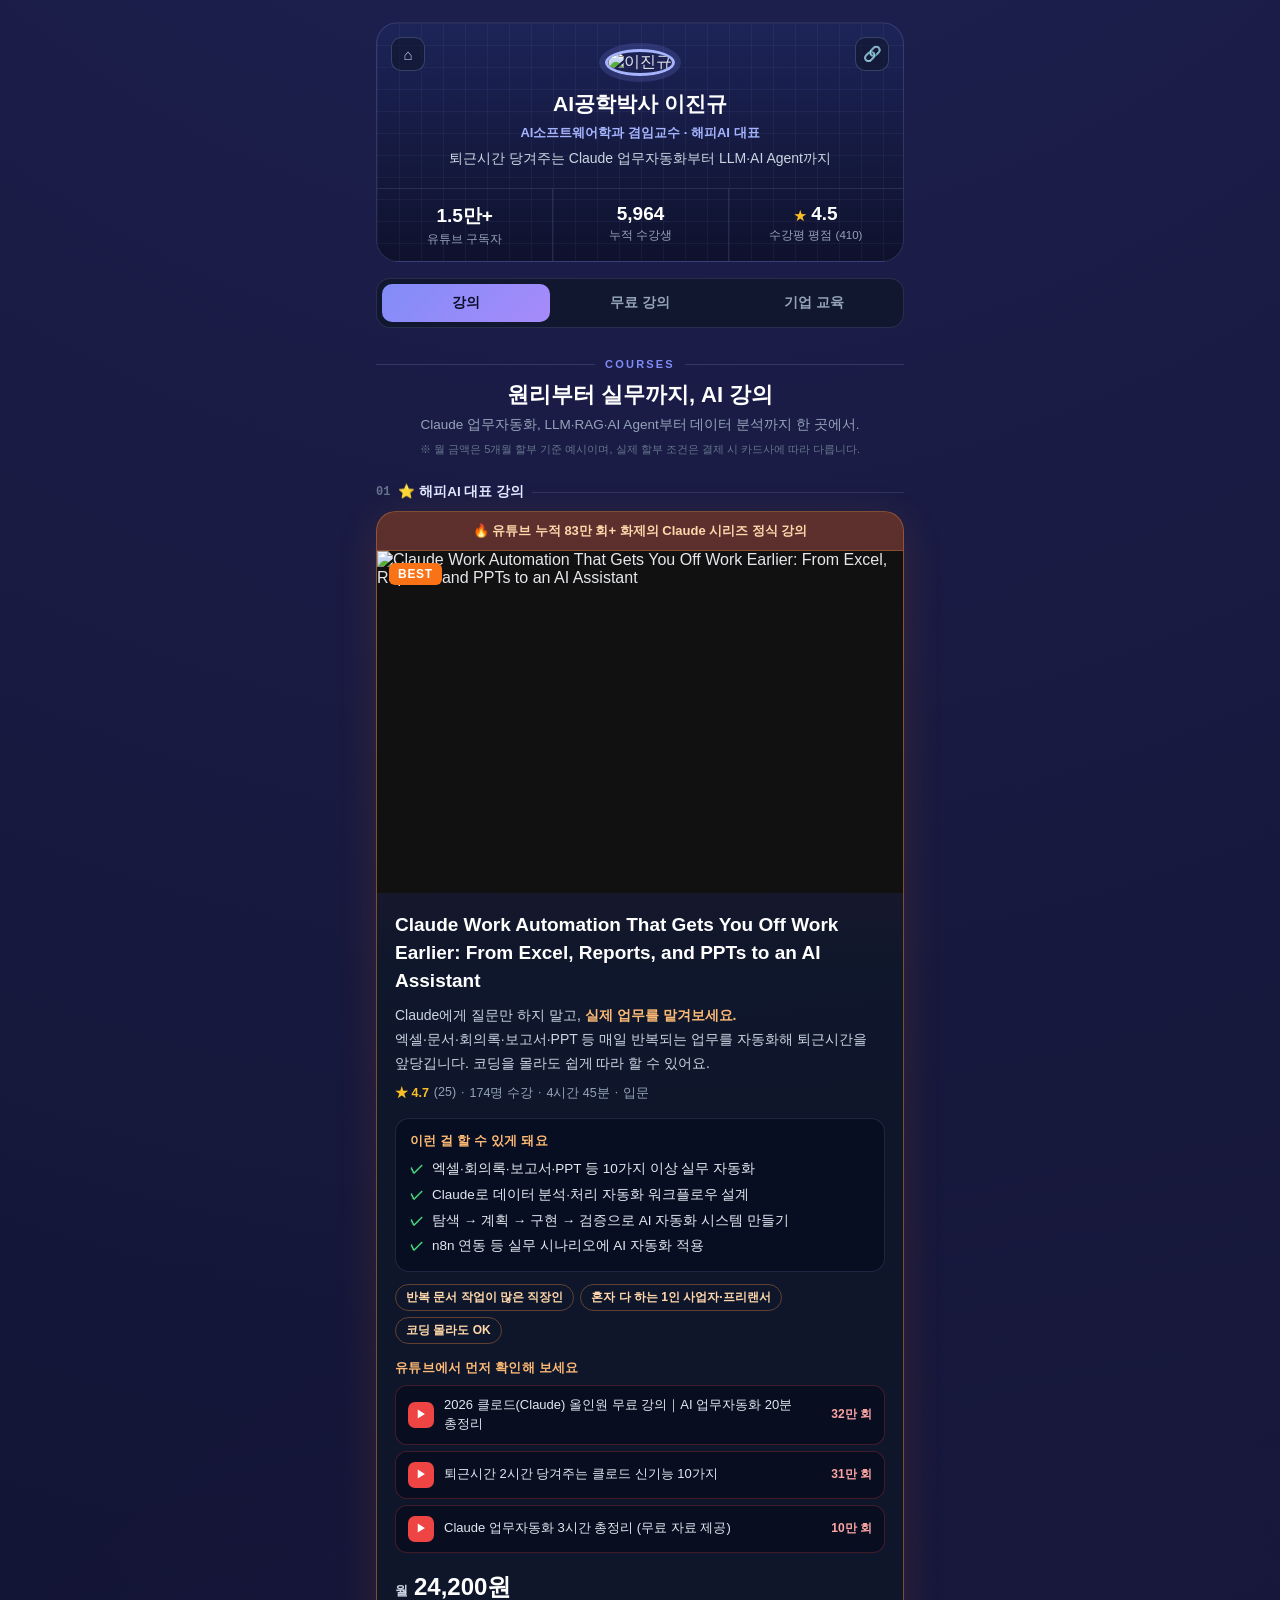
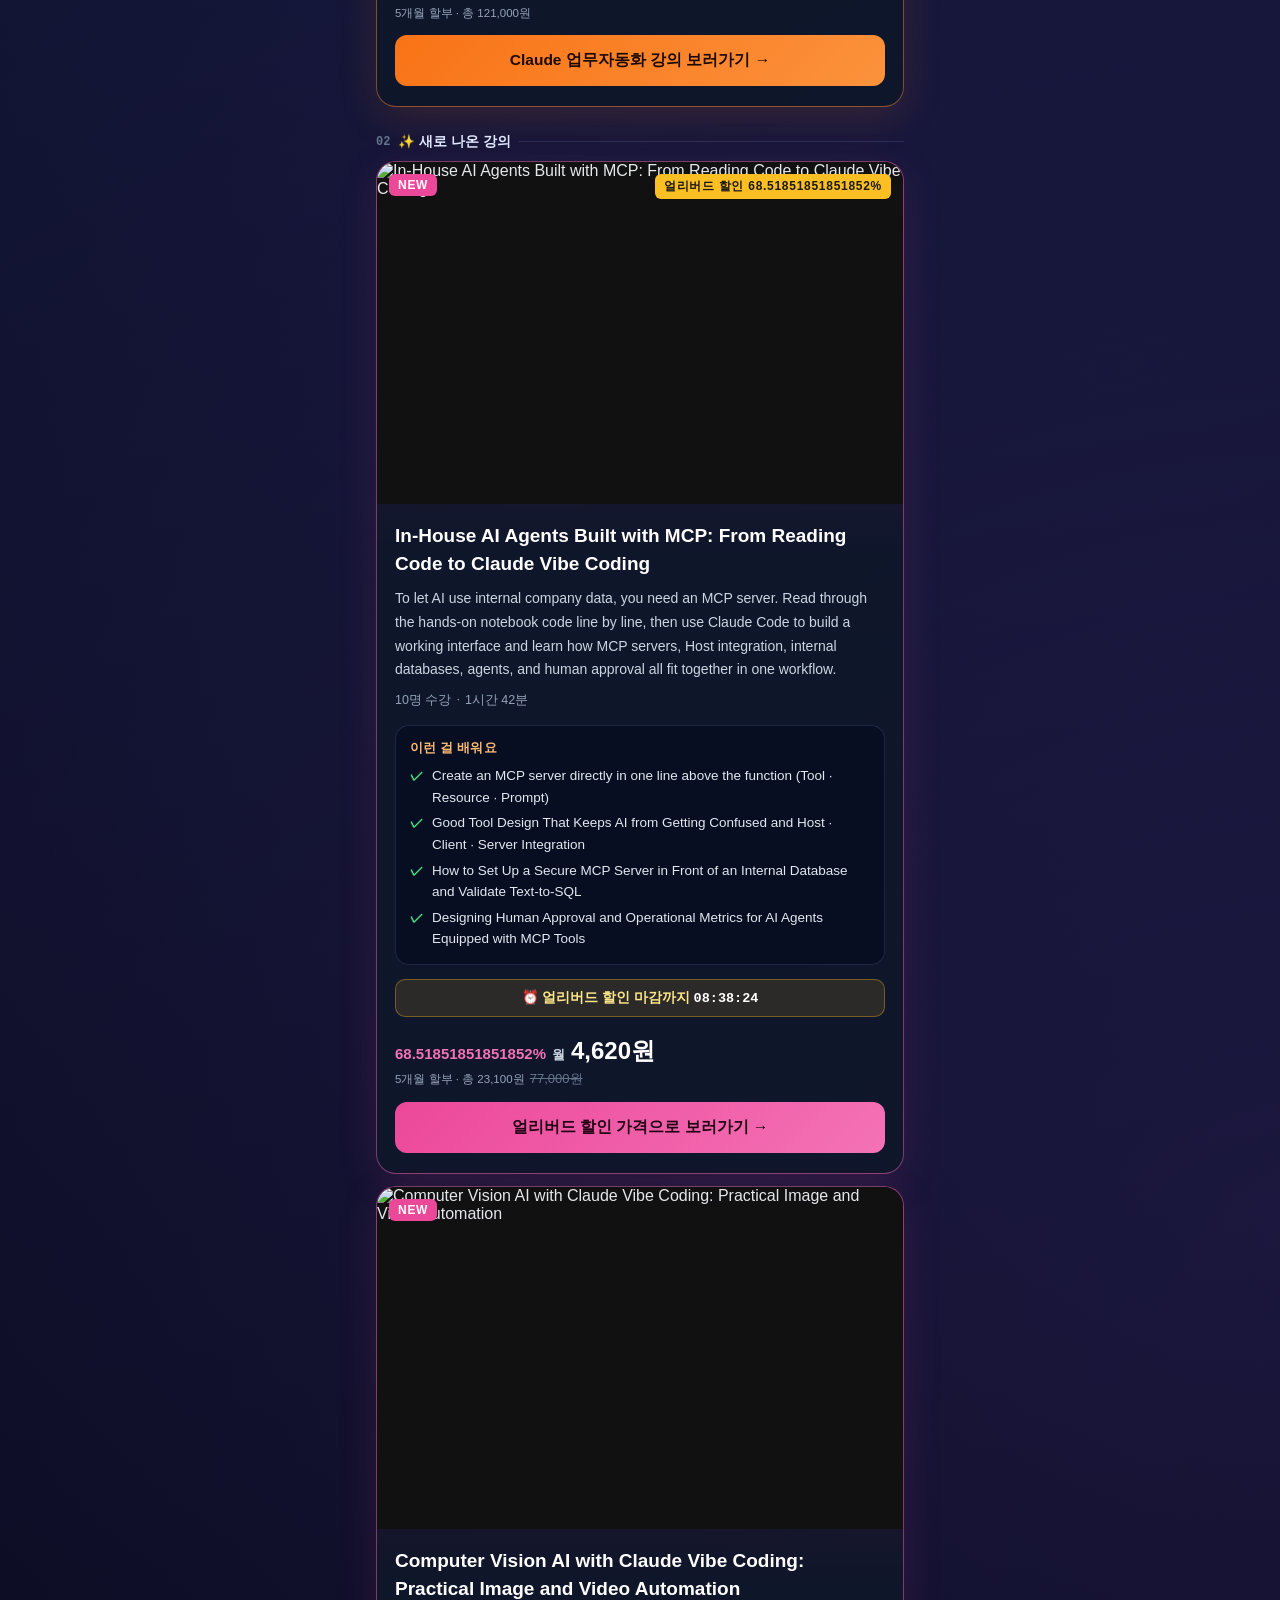
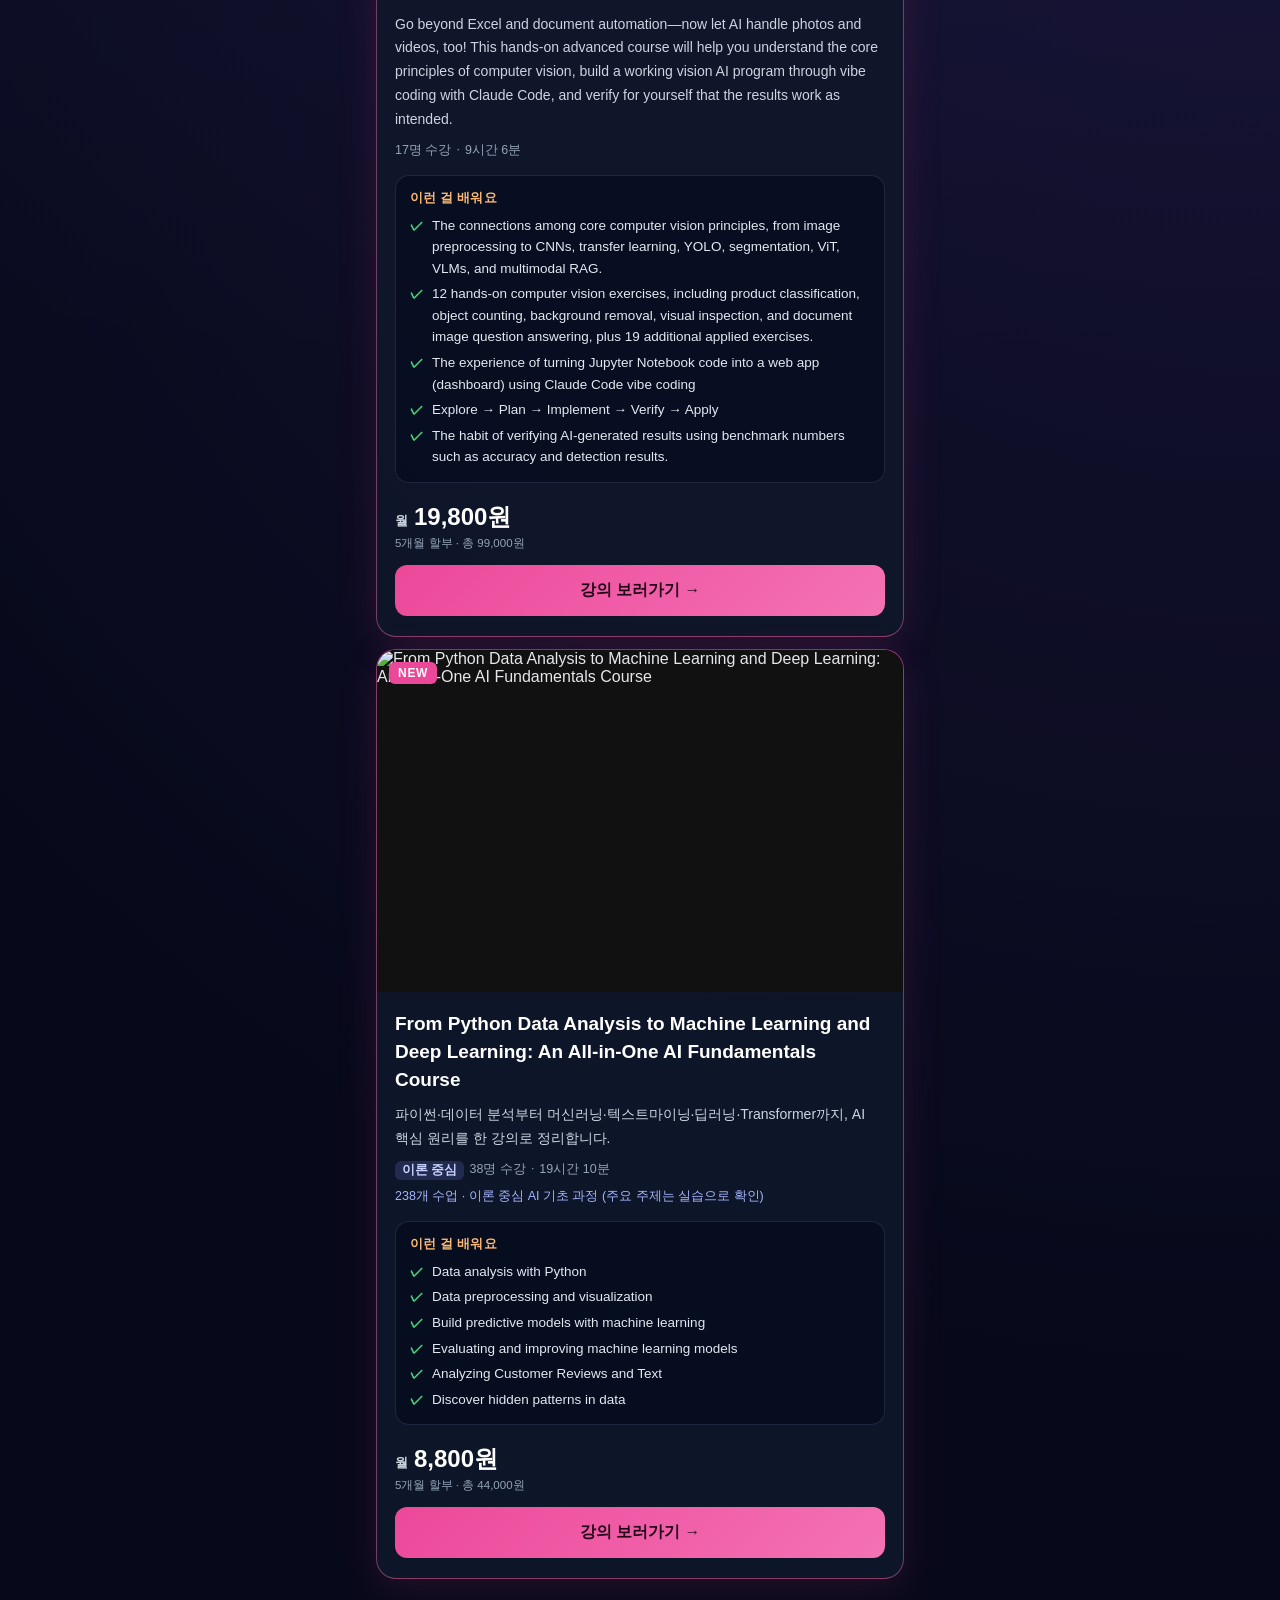
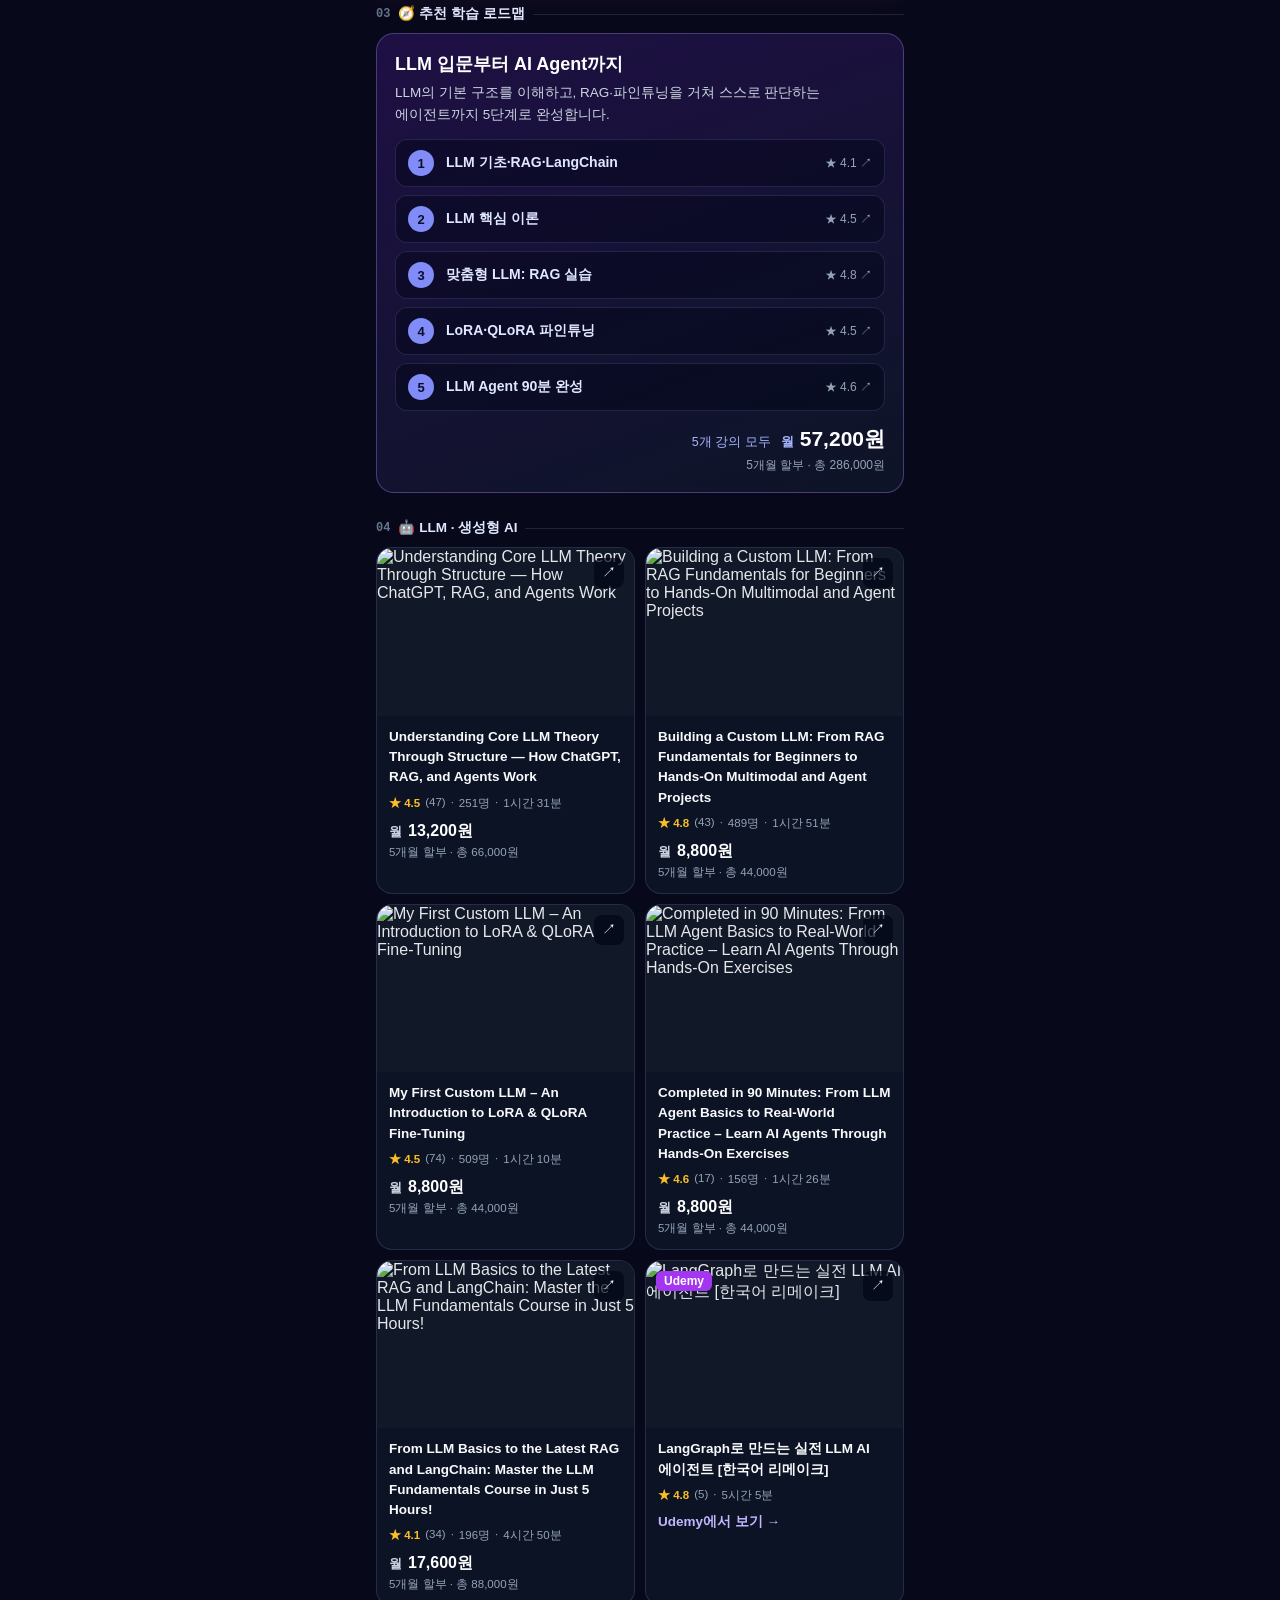
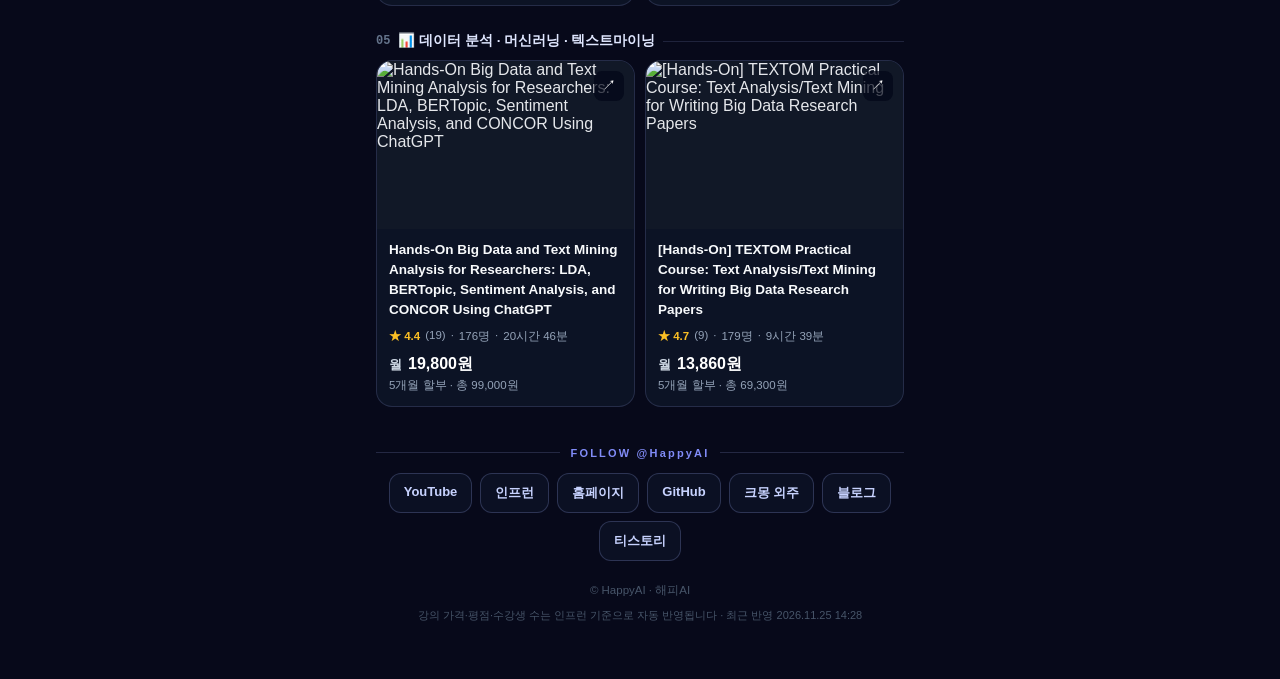
==== index.html @ 31a55505 "chore: 인프런 강의 데이터 자동 반영" ====
<!doctype html><html lang="ko"><head><meta charset="utf-8"><meta name="viewport" content="width=device-width,initial-scale=1">
<title>해피AI 이진규 강의 모음 | Claude 업무자동화·LLM·RAG·AI Agent 강의</title><meta name="description" content="유튜브 해피AI 구독자를 위한 강의 페이지. 누적 83만 회+ Claude 업무자동화 강의, LLM 입문부터 AI Agent까지 5단계 로드맵, 무료 강의 5개. AI공학박사 이진규 직강.">
<meta name="keywords" content="해피AI, 이진규, Claude 강의, 클로드 강의, 업무자동화 강의, LLM 강의, RAG 강의, AI Agent 강의, 머신러닝 강의, 인프런 AI 강의, 무료 AI 강의, 텍스트마이닝 강의"><meta name="author" content="이진규 (해피AI)"><meta name="robots" content="index,follow,max-image-preview:large">
<link rel="canonical" href="https://vip.happyaidata.kr/">
<meta property="og:type" content="website"><meta property="og:site_name" content="해피AI 이진규"><meta property="og:locale" content="ko_KR"><meta property="og:url" content="https://vip.happyaidata.kr/">
<meta property="og:title" content="해피AI 이진규 강의 모음 | Claude 업무자동화·LLM·RAG·AI Agent 강의"><meta property="og:description" content="유튜브 해피AI 구독자를 위한 강의 페이지. 누적 83만 회+ Claude 업무자동화 강의, LLM 입문부터 AI Agent까지 5단계 로드맵, 무료 강의 5개. AI공학박사 이진규 직강."><meta property="og:image" content="https://cdn.inflearn.com/public/files/courses/343518/cover/01m2s8hkz67w4e67yhz19psrrk?w=1200">
<meta name="twitter:card" content="summary_large_image"><meta name="twitter:title" content="해피AI 이진규 강의 모음 | Claude 업무자동화·LLM·RAG·AI Agent 강의"><meta name="twitter:description" content="유튜브 해피AI 구독자를 위한 강의 페이지. 누적 83만 회+ Claude 업무자동화 강의, LLM 입문부터 AI Agent까지 5단계 로드맵, 무료 강의 5개. AI공학박사 이진규 직강."><meta name="twitter:image" content="https://cdn.inflearn.com/public/files/courses/343518/cover/01m2s8hkz67w4e67yhz19psrrk?w=1200">
<link rel="icon" href="https://www.happyaidata.kr/favicon.svg" type="image/svg+xml"><link rel="apple-touch-icon" href="https://www.happyaidata.kr/apple-touch-icon.png">
<script type="application/ld+json">{"@context":"https://schema.org","@graph":[{"@type":"ItemList","@id":"https://vip.happyaidata.kr/#courses","name":"해피AI 이진규 AI 강의 목록","itemListElement":[{"@type":"ListItem","position":1,"item":{"@type":"Course","name":"Claude Work Automation That Gets You Off Work Earlier: From Excel, Reports, and PPTs to an AI Assistant","description":"Claude Work Automation That Gets You Off Work Earlier: From Excel, Reports, and PPTs to an AI Assistant | AI공학박사 이진규(해피AI) 온라인 강의","url":"https://www.inflearn.com/course/mastering-practical-2?cid=343518","inLanguage":"ko","provider":{"@type":"Organization","name":"인프런","sameAs":"https://www.inflearn.com/"},"author":{"@id":"https://www.happyaidata.kr/#jinkyu"}}},{"@type":"ListItem","position":2,"item":{"@type":"Course","name":"In-House AI Agents Built with MCP: From Reading Code to Claude Vibe Coding","description":"In-House AI Agents Built with MCP: From Reading Code to Claude Vibe Coding | AI공학박사 이진규(해피AI) 온라인 강의","url":"https://www.inflearn.com/course/in-house-ai-agents-b?cid=345725","inLanguage":"ko","provider":{"@type":"Organization","name":"인프런","sameAs":"https://www.inflearn.com/"},"author":{"@id":"https://www.happyaidata.kr/#jinkyu"}}},{"@type":"ListItem","position":3,"item":{"@type":"Course","name":"Computer Vision AI with Claude Vibe Coding: Practical Image and Video Automation","description":"Computer Vision AI with Claude Vibe Coding: Practical Image and Video Automation | AI공학박사 이진규(해피AI) 온라인 강의","url":"https://www.inflearn.com/course/building-computer-vi?cid=345699","inLanguage":"ko","provider":{"@type":"Organization","name":"인프런","sameAs":"https://www.inflearn.com/"},"author":{"@id":"https://www.happyaidata.kr/#jinkyu"}}},{"@type":"ListItem","position":4,"item":{"@type":"Course","name":"From Python Data Analysis to Machine Learning and Deep Learning: An All-in-One AI Fundamentals Course","description":"From Python Data Analysis to Machine Learning and Deep Learning: An All-in-One AI Fundamentals Course | AI공학박사 이진규(해피AI) 온라인 강의","url":"https://www.inflearn.com/course/from-python-data-ana?cid=345216","inLanguage":"ko","provider":{"@type":"Organization","name":"인프런","sameAs":"https://www.inflearn.com/"},"author":{"@id":"https://www.happyaidata.kr/#jinkyu"}}},{"@type":"ListItem","position":5,"item":{"@type":"Course","name":"From LLM Basics to the Latest RAG and LangChain: Master the LLM Fundamentals Course in Just 5 Hours!","description":"From LLM Basics to the Latest RAG and LangChain: Master the LLM Fundamentals Course in Just 5 Hours! | AI공학박사 이진규(해피AI) 온라인 강의","url":"https://www.inflearn.com/course/%ED%95%B5%EC%8B%AC%EB%A7%8C-rag-langchain-%EC%B4%88%EB%B3%B4%EC%97%90%EC%84%9C-llm%EC%A0%84%EB%AC%B8%EA%B0%80%EB%A1%9C?cid=335515","inLanguage":"ko","provider":{"@type":"Organization","name":"인프런","sameAs":"https://www.inflearn.com/"},"author":{"@id":"https://www.happyaidata.kr/#jinkyu"}}},{"@type":"ListItem","position":6,"item":{"@type":"Course","name":"Understanding Core LLM Theory Through Structure — How ChatGPT, RAG, and Agents Work","description":"Understanding Core LLM Theory Through Structure — How ChatGPT, RAG, and Agents Work | AI공학박사 이진규(해피AI) 온라인 강의","url":"https://www.inflearn.com/course/llm-%ED%95%B5%EC%8B%AC-%EC%9D%B4%EB%A1%A0-%EA%B5%AC%EC%A1%B0%EB%A1%9C-%EC%9D%B4%ED%95%B4%ED%95%98%EA%B8%B0-c?cid=340427","inLanguage":"ko","provider":{"@type":"Organization","name":"인프런","sameAs":"https://www.inflearn.com/"},"author":{"@id":"https://www.happyaidata.kr/#jinkyu"}}},{"@type":"ListItem","position":7,"item":{"@type":"Course","name":"Building a Custom LLM: From RAG Fundamentals for Beginners to Hands-On Multimodal and Agent Projects","description":"Building a Custom LLM: From RAG Fundamentals for Beginners to Hands-On Multimodal and Agent Projects | AI공학박사 이진규(해피AI) 온라인 강의","url":"https://www.inflearn.com/course/%EC%B2%98%EC%9D%8C-%EC%8B%9C%EC%9E%91%ED%95%98%EB%8A%94-%EB%B6%84%EC%9D%84-%EC%9C%84%ED%95%9C-rag-%EC%8B%A4%EC%A0%84?cid=338377","inLanguage":"ko","provider":{"@type":"Organization","name":"인프런","sameAs":"https://www.inflearn.com/"},"author":{"@id":"https://www.happyaidata.kr/#jinkyu"}}},{"@type":"ListItem","position":8,"item":{"@type":"Course","name":"My First Custom LLM – An Introduction to LoRA & QLoRA Fine-Tuning","description":"My First Custom LLM – An Introduction to LoRA & QLoRA Fine-Tuning | AI공학박사 이진규(해피AI) 온라인 강의","url":"https://www.inflearn.com/course/%EB%A7%9E%EC%B6%A4%ED%98%95-llm-%EB%A7%8C%EB%93%A4%EA%B8%B0-lora-amp?cid=338231","inLanguage":"ko","provider":{"@type":"Organization","name":"인프런","sameAs":"https://www.inflearn.com/"},"author":{"@id":"https://www.happyaidata.kr/#jinkyu"}}},{"@type":"ListItem","position":9,"item":{"@type":"Course","name":"Completed in 90 Minutes: From LLM Agent Basics to Real-World Practice – Learn AI Agents Through Hands-On Exercises","description":"Completed in 90 Minutes: From LLM Agent Basics to Real-World Practice – Learn AI Agents Through Hands-On Exercises | AI공학박사 이진규(해피AI) 온라인 강의","url":"https://www.inflearn.com/course/1%EC%8B%9C%EA%B0%84-%EC%99%84%EC%84%B1-llm-agent-%EC%9E%85%EB%AC%B8%EB%B6%80?cid=339421","inLanguage":"ko","provider":{"@type":"Organization","name":"인프런","sameAs":"https://www.inflearn.com/"},"author":{"@id":"https://www.happyaidata.kr/#jinkyu"}}},{"@type":"ListItem","position":10,"item":{"@type":"Course","name":"Hands-On Big Data and Text Mining Analysis for Researchers: LDA, BERTopic, Sentiment Analysis, and CONCOR Using ChatGPT","description":"Hands-On Big Data and Text Mining Analysis for Researchers: LDA, BERTopic, Sentiment Analysis, and CONCOR Using ChatGPT | AI공학박사 이진규(해피AI) 온라인 강의","url":"https://www.inflearn.com/course/%ED%8C%8C%EC%9D%B4%EC%8D%AC-%EB%B9%85%EB%8D%B0%EC%9D%B4%ED%84%B0-%ED%85%8D%EC%8A%A4%ED%8A%B8%EB%A7%88%EC%9D%B4%EB%8B%9D-%EB%B9%85%EC%B9%B4%EC%9D%B8%EC%A6%88?cid=331019","inLanguage":"ko","provider":{"@type":"Organization","name":"인프런","sameAs":"https://www.inflearn.com/"},"author":{"@id":"https://www.happyaidata.kr/#jinkyu"}}},{"@type":"ListItem","position":11,"item":{"@type":"Course","name":"[Hands-On] TEXTOM Practical Course: Text Analysis/Text Mining for Writing Big Data Research Papers","description":"[Hands-On] TEXTOM Practical Course: Text Analysis/Text Mining for Writing Big Data Research Papers | AI공학박사 이진규(해피AI) 온라인 강의","url":"https://www.inflearn.com/course/%ED%85%8D%EC%8A%A4%ED%86%B0-textom-%EC%8B%A4%EC%A0%84-%EC%97%B0%EC%8A%B5?cid=330219","inLanguage":"ko","provider":{"@type":"Organization","name":"인프런","sameAs":"https://www.inflearn.com/"},"author":{"@id":"https://www.happyaidata.kr/#jinkyu"}}},{"@type":"ListItem","position":12,"item":{"@type":"Course","name":"Python Basics Using ChatGPT, Explained by an AI Researcher","description":"Python Basics Using ChatGPT, Explained by an AI Researcher | AI공학박사 이진규(해피AI) 온라인 강의","url":"https://www.inflearn.com/course/chatgpt-python-%EA%B8%B0%EC%B4%88%EB%AC%B8%EB%B2%95?cid=331584","inLanguage":"ko","provider":{"@type":"Organization","name":"인프런","sameAs":"https://www.inflearn.com/"},"author":{"@id":"https://www.happyaidata.kr/#jinkyu"}}},{"@type":"ListItem","position":13,"item":{"@type":"Course","name":"(Free) Introduction to Stock Price Data Analysis with Python (Finance/Quant)","description":"(Free) Introduction to Stock Price Data Analysis with Python (Finance/Quant) | AI공학박사 이진규(해피AI) 온라인 강의","url":"https://www.inflearn.com/course/%ED%8C%8C%EC%9D%B4%EC%8D%AC-%EC%B4%88%EB%B3%B4%EC%9E%90-%ED%80%80%ED%8A%B8%ED%88%AC%EC%9E%90-%EC%89%BD%EA%B2%8C%EC%8B%9C%EC%9E%91%ED%95%98%EA%B8%B0?cid=331791","inLanguage":"ko","provider":{"@type":"Organization","name":"인프런","sameAs":"https://www.inflearn.com/"},"author":{"@id":"https://www.happyaidata.kr/#jinkyu"}}},{"@type":"ListItem","position":14,"item":{"@type":"Course","name":"[Free] Basic Text Mining: App Review Analysis with Python (Completed in 40 Minutes)","description":"[Free] Basic Text Mining: App Review Analysis with Python (Completed in 40 Minutes) | AI공학박사 이진규(해피AI) 온라인 강의","url":"https://www.inflearn.com/course/%ED%8C%8C%EC%9D%B4%EC%8D%AC-%EC%95%B1%EB%A6%AC%EB%B7%B0-%EB%B6%84%EC%84%9D%ED%95%98%EA%B8%B0-%ED%85%8D%EC%8A%A4%ED%8A%B8%EB%A7%88%EC%9D%B4%EB%8B%9D?cid=331163","inLanguage":"ko","provider":{"@type":"Organization","name":"인프런","sameAs":"https://www.inflearn.com/"},"author":{"@id":"https://www.happyaidata.kr/#jinkyu"}}},{"@type":"ListItem","position":15,"item":{"@type":"Course","name":"[Free] TEXTOM TEXTOM 24 New Version Basic Course: SNS Perception Analysis for Writing Papers on Basic Big Data Analysis","description":"[Free] TEXTOM TEXTOM 24 New Version Basic Course: SNS Perception Analysis for Writing Papers on Basic Big Data Analysis | AI공학박사 이진규(해피AI) 온라인 강의","url":"https://www.inflearn.com/course/%ED%85%8D%EC%8A%A4%ED%86%B0-sv-%EA%B8%B0%EC%B4%88%EA%B0%95%EC%9D%98-%EB%B9%85%EB%8D%B0%EC%9D%B4%ED%84%B0-%EB%85%BC%EB%AC%B8%EC%9E%91%EC%84%B1-sns-%EC%9D%B8%EC%8B%9D%EB%B6%84%EC%84%9D?cid=331446","inLanguage":"ko","provider":{"@type":"Organization","name":"인프런","sameAs":"https://www.inflearn.com/"},"author":{"@id":"https://www.happyaidata.kr/#jinkyu"}}}]},{"@type":"Person","@id":"https://www.happyaidata.kr/#jinkyu","name":"이진규","alternateName":"Lee JinKyu","jobTitle":"해피AI 대표 · AI공학박사 · AI소프트웨어학과 겸임교수","worksFor":{"@id":"https://www.happyaidata.kr/#org"},"url":"https://vip.happyaidata.kr/","sameAs":["https://www.youtube.com/@HappyAI_0612","https://www.inflearn.com/users/846696","https://www.udemy.com/user/ijingyu-17/","https://github.com/leejin-kyu","https://blog.naver.com/happynlp0612","https://jinkyu0612.tistory.com/"]},{"@id":"https://www.happyaidata.kr/#org","@type":"Organization","name":"해피AI","url":"https://www.happyaidata.kr/"}]}</script>
<link rel="stylesheet" href="https://cdn.jsdelivr.net/gh/orioncactus/pretendard/dist/web/static/pretendard.css">
<style>
*{box-sizing:border-box;margin:0;padding:0}body{background:#07091a;color:#e5e7eb;font-family:Pretendard,'Apple SD Gothic Neo','Noto Sans KR',sans-serif;word-break:keep-all;min-height:100vh;background-image:radial-gradient(circle at 50% -10%,rgba(99,102,241,.28),transparent 55%),radial-gradient(circle at 100% 40%,rgba(139,92,246,.12),transparent 40%)}
a{color:inherit;text-decoration:none}.wrap{max-width:560px;margin:0 auto;padding:0 16px 56px}
.bar{position:sticky;top:0;z-index:20;background:linear-gradient(90deg,#a78bfa,#818cf8);color:#0b0f2a}.bar .in{max-width:560px;margin:0 auto;padding:9px 16px;display:flex;align-items:center;gap:10px;font-size:13px;font-weight:700}.bar .tag{background:#0b0f2a;color:#c4b5fd;border-radius:6px;padding:3px 7px;font-size:11.5px;font-weight:800;white-space:nowrap}.bar .msg{flex:1;overflow:hidden;text-overflow:ellipsis;white-space:nowrap}.bar .t{font-family:ui-monospace,Menlo,monospace;font-size:12.5px;white-space:nowrap}
.bar .go{display:block;text-align:center;padding:7px;font-size:13px;font-weight:800;border-top:1px solid rgba(11,15,42,.15)}
.prof{margin-top:22px;border:1px solid rgba(165,180,252,.18);border-radius:22px;overflow:hidden;background:linear-gradient(180deg,rgba(30,41,99,.55),rgba(13,16,40,.85));position:relative}
.prof:before{content:"";position:absolute;inset:0;background-image:linear-gradient(rgba(165,180,252,.06) 1px,transparent 1px),linear-gradient(90deg,rgba(165,180,252,.06) 1px,transparent 1px);background-size:22px 22px;pointer-events:none}
.ptop{position:relative;padding:26px 20px 20px;text-align:center}.icons{position:absolute;top:14px;left:14px;right:14px;display:flex;justify-content:space-between}.icons a,.icons button{width:34px;height:34px;border-radius:10px;border:1px solid rgba(165,180,252,.25);background:rgba(15,23,42,.6);color:#c7d2fe;display:flex;align-items:center;justify-content:center;font-size:15px;cursor:pointer}
.avatar{width:92px;height:92px;border-radius:50%;object-fit:cover;border:3px solid #a5b4fc;box-shadow:0 0 0 6px rgba(129,140,248,.18)}
.ptop h2{margin-top:14px;font-size:21px;font-weight:800;color:#fff}.ptop .role{margin-top:6px;font-size:13px;color:#a5b4fc;font-weight:700}.ptop p{margin-top:8px;font-size:14px;color:#cbd5e1}
.stats{position:relative;display:grid;grid-template-columns:repeat(3,1fr);border-top:1px solid rgba(165,180,252,.15)}.stats div{padding:14px 6px;text-align:center}.stats div+div{border-left:1px solid rgba(165,180,252,.15)}.stats b{display:block;font-size:19px;color:#fff;font-weight:800}.stats span{font-size:11.5px;color:#94a3b8}.stats .st{color:#fbbf24}
.tabs{margin-top:16px;display:grid;grid-template-columns:repeat(3,1fr);gap:6px;background:rgba(15,23,42,.8);border:1px solid rgba(165,180,252,.15);border-radius:14px;padding:5px}.tabs button{border:0;background:transparent;color:#94a3b8;padding:10px 6px;border-radius:10px;font:inherit;font-size:14px;font-weight:700;cursor:pointer}.tabs button.on{background:linear-gradient(135deg,#818cf8,#a78bfa);color:#0b0f2a}
.sec-h{margin:30px 0 6px;text-align:center}.eyebrow{display:flex;align-items:center;gap:10px;color:#818cf8;font-size:11px;font-weight:800;letter-spacing:.2em}.eyebrow:before,.eyebrow:after{content:"";flex:1;height:1px;background:rgba(165,180,252,.18)}.sec-h h1{margin-top:10px;font-size:22px;color:#fff;font-weight:800}.sec-h p{margin-top:6px;font-size:13.5px;color:#94a3b8}
.lab{margin:26px 0 10px;display:flex;align-items:center;gap:8px;font-size:13.5px;font-weight:800;color:#e0e7ff}.lab i{font-style:normal;font-family:ui-monospace,Menlo,monospace;color:#64748b;font-size:12px}.lab:after{content:"";flex:1;height:1px;background:rgba(165,180,252,.15)}
.course{display:block;border:1px solid rgba(165,180,252,.16);border-radius:16px;overflow:hidden;background:rgba(15,23,42,.75);margin-bottom:12px;transition:transform .15s,border-color .15s}.course:hover{transform:translateY(-2px);border-color:#818cf8}
.thumb{position:relative;aspect-ratio:1.536;background:#111827}.thumb img{width:100%;height:100%;object-fit:cover;display:block}.ext{position:absolute;top:10px;right:10px;width:30px;height:30px;border-radius:8px;background:rgba(2,6,23,.7);color:#fff;display:flex;align-items:center;justify-content:center;font-size:14px}.free{position:absolute;top:10px;left:10px;background:#22c55e;color:#04120a;font-size:12px;font-weight:800;border-radius:6px;padding:3px 8px}
.cbody{padding:14px 16px 16px}.cbody h3{font-size:15.5px;line-height:1.5;color:#f8fafc;font-weight:800}.meta{margin-top:8px;display:flex;flex-wrap:wrap;gap:5px;font-size:12.5px;color:#94a3b8}.meta .star{color:#fbbf24;font-weight:800}
.price{margin-top:10px;display:flex;align-items:baseline;gap:8px}.price .rate{color:#f472b6;font-weight:800;font-size:15px}.price b{color:#fff;font-size:17px}.price s{color:#64748b;font-size:13px}.price .fr{color:#4ade80}
.grid2{display:grid;grid-template-columns:1fr 1fr;gap:10px}.grid2 .course{margin:0}.grid2 .cbody{padding:11px 12px 13px}.grid2 .cbody h3{font-size:13.5px}.grid2 .meta{font-size:11.5px}.grid2 .price b{font-size:15px}
.road{border:1px solid rgba(167,139,250,.35);border-radius:18px;background:linear-gradient(160deg,rgba(76,29,149,.35),rgba(15,23,42,.85));padding:18px}.road h3{font-size:18px;color:#fff;font-weight:800}.road p{margin-top:6px;font-size:13.5px;color:#cbd5e1;line-height:1.6}
.steps{margin-top:14px;display:grid;gap:8px}.step{display:flex;align-items:center;gap:12px;background:rgba(2,6,23,.45);border:1px solid rgba(165,180,252,.15);border-radius:12px;padding:10px 12px}.step .n{flex:0 0 26px;height:26px;border-radius:50%;background:#818cf8;color:#0b0f2a;font-weight:900;font-size:13px;display:flex;align-items:center;justify-content:center}.step .t{flex:1;font-size:14px;font-weight:700;color:#e0e7ff}.step .s{font-size:12px;color:#94a3b8}
.road .tot{margin-top:14px;display:flex;align-items:baseline;justify-content:flex-end;gap:8px}.road .tot span{font-size:12.5px;color:#a5b4fc}.road .tot b{font-size:19px;color:#fff}.road .tot s{color:#64748b;font-size:13px}
.biz{border:1px solid rgba(165,180,252,.18);border-radius:18px;background:rgba(15,23,42,.8);padding:20px}.biz h3{font-size:17px;color:#fff;font-weight:800}.biz p{margin-top:8px;font-size:13.5px;color:#cbd5e1;line-height:1.7}.chips{margin-top:12px;display:flex;flex-wrap:wrap;gap:6px}.chips span{border:1px solid rgba(165,180,252,.25);border-radius:999px;padding:5px 11px;font-size:12.5px;color:#c7d2fe;font-weight:700}
.btn{display:block;margin-top:14px;text-align:center;padding:13px;border-radius:12px;background:linear-gradient(135deg,#818cf8,#a78bfa);color:#0b0f2a;font-weight:800;font-size:14.5px}.btn.ghost{background:transparent;border:1px solid rgba(165,180,252,.35);color:#e0e7ff}
.soon{border:1px dashed rgba(165,180,252,.35);border-radius:16px;padding:16px;background:rgba(15,23,42,.5)}.soon b{color:#fff;font-size:15px}.soon p{margin-top:6px;font-size:13px;color:#94a3b8;line-height:1.6}.soon .badge{display:inline-block;background:#fbbf24;color:#1c1917;font-size:11.5px;font-weight:800;border-radius:6px;padding:2px 7px;margin-bottom:8px}
.foot{margin-top:40px;text-align:center}.foot .eyebrow{justify-content:center}.soc{margin-top:14px;display:flex;justify-content:center;flex-wrap:wrap;gap:8px}.soc a{border:1px solid rgba(165,180,252,.22);border-radius:12px;padding:10px 14px;font-size:13px;font-weight:700;color:#c7d2fe;background:rgba(15,23,42,.6)}
.copy{margin-top:22px;font-size:11.5px;color:#475569}.pane{display:none}.pane.on{display:block}
.toast{position:fixed;left:50%;bottom:24px;transform:translateX(-50%);background:#e0e7ff;color:#0b0f2a;border-radius:10px;padding:10px 16px;font-size:13px;font-weight:700;opacity:0;transition:opacity .2s;pointer-events:none}.toast.on{opacity:1}
.price.mp{display:block}.mline{display:flex;align-items:baseline;gap:6px;flex-wrap:wrap}.mline .mo{color:#cbd5e1;font-size:13px;font-weight:700}.mline b{color:#fff;font-size:18px;font-weight:800}.grid2 .mline b{font-size:16px}.price.mp .sub{margin-top:3px;font-size:11.5px;color:#94a3b8}.price.mp .sub s{color:#64748b;margin-left:2px}
.road .tot.mp{display:block;text-align:right}.road .tot.mp .mline{justify-content:flex-end}.road .tot.mp .lbl{font-size:12.5px;color:#a5b4fc;margin-right:4px}.road .tot.mp .mline b{font-size:21px}.road .tot.mp .sub{margin-top:4px;font-size:12px;color:#94a3b8}.road .tot.mp .sub s{color:#64748b}
.inote{margin-top:8px;font-size:11px;color:#64748b;text-align:center}.feat{border:1px solid rgba(251,146,60,.45);border-radius:20px;overflow:hidden;background:linear-gradient(180deg,rgba(124,45,18,.35),rgba(15,23,42,.92) 38%);box-shadow:0 10px 40px rgba(249,115,22,.15)}
.fbadge{padding:10px 14px;font-size:13px;font-weight:800;color:#fed7aa;background:rgba(249,115,22,.18);border-bottom:1px solid rgba(251,146,60,.3);text-align:center}
.fthumb{position:relative;display:block;aspect-ratio:1.536;background:#111}.fthumb img{width:100%;height:100%;object-fit:cover;display:block}.ribbon{position:absolute;top:12px;left:12px;background:#f97316;color:#fff;font-weight:900;font-size:12px;border-radius:6px;padding:4px 9px;letter-spacing:.06em}
.fbody{padding:18px 18px 20px}.fbody h2{font-size:19px;line-height:1.45;color:#fff;font-weight:800}.fdesc{margin-top:10px;font-size:14px;line-height:1.7;color:#cbd5e1}.fdesc b{color:#fdba74}
.fmeta{margin-top:10px;display:flex;flex-wrap:wrap;gap:5px;font-size:12.5px;color:#94a3b8}.fmeta .star{color:#fbbf24;font-weight:800}
.ft{font-size:12.5px;font-weight:800;color:#fdba74;margin-bottom:8px;letter-spacing:.02em}
.flearn{margin-top:16px;background:rgba(2,6,23,.45);border:1px solid rgba(165,180,252,.14);border-radius:14px;padding:14px}.fl{display:flex;gap:8px;font-size:13.5px;color:#e2e8f0;line-height:1.6;margin-top:4px}.fl span{color:#4ade80;font-weight:900}
.ffor{margin-top:12px;display:flex;flex-wrap:wrap;gap:6px}.ffor span{font-size:12px;font-weight:700;color:#fed7aa;border:1px solid rgba(251,146,60,.35);border-radius:999px;padding:4px 10px}
.fyt{margin-top:16px}.fyt a{display:flex;align-items:center;gap:10px;background:rgba(2,6,23,.5);border:1px solid rgba(239,68,68,.25);border-radius:12px;padding:10px 12px;margin-top:6px}.fyt .yp{flex:0 0 26px;height:26px;border-radius:7px;background:#ef4444;color:#fff;font-size:11px;display:flex;align-items:center;justify-content:center}.fyt .yt{flex:1;font-size:13px;color:#e2e8f0;line-height:1.45}.fyt .yv{font-size:12px;font-weight:800;color:#fca5a5;white-space:nowrap}
.fprice{margin-top:18px}.fprice .mline b{font-size:24px}.fprice .sub{font-size:12.5px}.fcta{margin-top:14px;background:linear-gradient(135deg,#f97316,#fb923c);color:#1c0a00;font-size:15.5px;padding:15px}
.ct{margin-top:16px;border-top:1px solid rgba(165,180,252,.15);padding-top:16px}.ctt{font-size:14px;font-weight:800;color:#fff;margin-bottom:8px}.ctr{display:flex;align-items:center;gap:12px;background:rgba(2,6,23,.5);border:1px solid rgba(165,180,252,.2);border-radius:12px;padding:12px 14px;margin-top:8px;cursor:pointer}.ci{font-size:18px}.cv{flex:1;font-size:15px;font-weight:700;color:#e0e7ff;line-height:1.4;word-break:break-all}.cv small{display:block;font-size:11.5px;font-weight:700;color:#94a3b8}.ca{flex:0 0 auto;background:linear-gradient(135deg,#818cf8,#a78bfa);color:#0b0f2a;font-size:12.5px;font-weight:800;border-radius:8px;padding:6px 10px}
.free.sale{background:#f472b6;color:#1f0414}.meta .nw{color:#f472b6;font-weight:800}
.newc{border:1px solid rgba(244,114,182,.45);border-radius:20px;overflow:hidden;background:linear-gradient(180deg,rgba(131,24,67,.35),rgba(15,23,42,.92) 38%);box-shadow:0 10px 40px rgba(236,72,153,.13);margin-bottom:12px}
.ribbon.nr{background:#ec4899}.ribbon.sr{left:auto;right:12px;background:#fbbf24;color:#1c1917}
.fmeta .tg{background:rgba(129,140,248,.18);color:#c7d2fe;border-radius:6px;padding:1px 7px;font-weight:800}
.nsub{margin-top:8px;font-size:12.5px;color:#a5b4fc}
.ebird{margin-top:14px;text-align:center;font-size:13.5px;font-weight:800;color:#fde68a;background:rgba(251,191,36,.12);border:1px solid rgba(251,191,36,.35);border-radius:10px;padding:9px}.ebird b{font-family:ui-monospace,Menlo,monospace;color:#fff}
.ncta{background:linear-gradient(135deg,#ec4899,#f472b6);color:#1f0414;font-size:15.5px;padding:15px}
.upd{margin-top:10px;font-size:11px;color:#475569}
</style></head><body>
<div class="bar" id="bar" data-end="2026-12-04T14:59:59.001Z"><div class="in"><span class="tag">70% OFF</span><span class="msg">🎉 신규 강의 얼리버드 할인 70%</span><span class="t" id="cd"></span></div><a class="go" href="https://www.inflearn.com/course/building-computer-vi?cid=345699" target="_blank" rel="noopener">할인가로 보러가기 →</a></div>
<div class="wrap">
<section class="prof"><div class="ptop"><div class="icons"><a href="https://happyaidata.kr" target="_blank" rel="noopener" title="해피AI 홈페이지">⌂</a><button onclick="copyLink()" title="링크 복사">🔗</button></div>
<img class="avatar" src="https://cdn.inflearn.com/public/files/courses/331584/017bd786-873a-492d-8cb8-4520f1a1e7bd/%EB%8C%80%EC%A7%80%201.png" alt="이진규"><h2>AI공학박사 이진규</h2><div class="role">AI소프트웨어학과 겸임교수 · 해피AI 대표</div><p>퇴근시간 당겨주는 Claude 업무자동화부터 LLM·AI Agent까지</p></div>
<div class="stats"><div><b>1.5만+</b><span>유튜브 구독자</span></div><div><b>5,964</b><span>누적 수강생</span></div><div><b><span class="st">★</span> 4.5</b><span>수강평 평점 (410)</span></div></div></section>
<nav class="tabs"><button class="on" data-t="paid">강의</button><button data-t="free">무료 강의</button><button data-t="biz">기업 교육</button></nav>
<div class="pane on" id="paid">
<div class="sec-h"><div class="eyebrow">COURSES</div><h1>원리부터 실무까지, AI 강의</h1><p>Claude 업무자동화, LLM·RAG·AI Agent부터 데이터 분석까지 한 곳에서.</p></div><div class="inote">※ 월 금액은 5개월 할부 기준 예시이며, 실제 할부 조건은 결제 시 카드사에 따라 다릅니다.</div>
<div class="lab"><i>01</i>⭐ 해피AI 대표 강의</div>
<div class="feat"><div class="fbadge">🔥 유튜브 누적 83만 회+ 화제의 Claude 시리즈 정식 강의</div>
<a class="fthumb" href="https://www.inflearn.com/course/mastering-practical-2?cid=343518" target="_blank" rel="noopener"><img src="https://cdn.inflearn.com/public/files/courses/343518/cover/01m2s8hkz67w4e67yhz19psrrk?w=960" alt="Claude Work Automation That Gets You Off Work Earlier: From Excel, Reports, and PPTs to an AI Assistant"><span class="ribbon">BEST</span></a>
<div class="fbody"><h2>Claude Work Automation That Gets You Off Work Earlier: From Excel, Reports, and PPTs to an AI Assistant</h2><p class="fdesc">Claude에게 질문만 하지 말고, <b>실제 업무를 맡겨보세요.</b><br>엑셀·문서·회의록·보고서·PPT 등 매일 반복되는 업무를 자동화해 퇴근시간을 앞당깁니다. 코딩을 몰라도 쉽게 따라 할 수 있어요.</p>
<div class="fmeta"><span class="star">★ 4.7</span><span>(25)</span><span>·</span><span>174명 수강</span><span>·</span><span>4시간 45분</span><span>·</span><span>입문</span></div>
<div class="flearn"><div class="ft">이런 걸 할 수 있게 돼요</div><div class="fl"><span>✓</span>엑셀·회의록·보고서·PPT 등 10가지 이상 실무 자동화</div><div class="fl"><span>✓</span>Claude로 데이터 분석·처리 자동화 워크플로우 설계</div><div class="fl"><span>✓</span>탐색 → 계획 → 구현 → 검증으로 AI 자동화 시스템 만들기</div><div class="fl"><span>✓</span>n8n 연동 등 실무 시나리오에 AI 자동화 적용</div></div>
<div class="ffor"><span>반복 문서 작업이 많은 직장인</span><span>혼자 다 하는 1인 사업자·프리랜서</span><span>코딩 몰라도 OK</span></div>
<div class="fyt"><div class="ft">유튜브에서 먼저 확인해 보세요</div><a href="https://www.youtube.com/watch?v=58YFu8s2I8w" target="_blank" rel="noopener"><span class="yp">▶</span><span class="yt">2026 클로드(Claude) 올인원 무료 강의｜AI 업무자동화 20분 총정리</span><span class="yv">32만 회</span></a><a href="https://www.youtube.com/watch?v=IyHsxrCK_Zk" target="_blank" rel="noopener"><span class="yp">▶</span><span class="yt">퇴근시간 2시간 당겨주는 클로드 신기능 10가지</span><span class="yv">31만 회</span></a><a href="https://www.youtube.com/watch?v=ZN37IV4sbQg" target="_blank" rel="noopener"><span class="yp">▶</span><span class="yt">Claude 업무자동화 3시간 총정리 (무료 자료 제공)</span><span class="yv">10만 회</span></a></div>
<div class="fprice price mp" data-reg="121000" data-pay="121000"><div class="mline"><span class="mo">월</span><b>24,200원</b></div><div class="sub">5개월 할부 · 총 121,000원</div></div>
<a class="btn fcta" href="https://www.inflearn.com/course/mastering-practical-2?cid=343518" target="_blank" rel="noopener">Claude 업무자동화 강의 보러가기 →</a></div></div>
<div class="lab"><i>02</i>✨ 새로 나온 강의</div><div class="newc"><a class="fthumb" href="https://www.inflearn.com/course/in-house-ai-agents-b?cid=345725" target="_blank" rel="noopener"><img src="https://cdn.inflearn.com/public/files/courses/345725/cover/01m837txhxrdnj6yk2qt0v07y9?w=960" alt="In-House AI Agents Built with MCP: From Reading Code to Claude Vibe Coding" loading="lazy"><span class="ribbon nr">NEW</span><span class="ribbon sr" data-end="2026-12-06T14:59:59.001Z">얼리버드 할인 68.51851851851852%</span></a>
<div class="fbody"><h2>In-House AI Agents Built with MCP: From Reading Code to Claude Vibe Coding</h2><p class="fdesc">To let AI use internal company data, you need an MCP server. Read through the hands-on notebook code line by line, then use Claude Code to build a working interface and learn how MCP servers, Host integration, internal databases, agents, and human approval all fit together in one workflow.</p>
<div class="fmeta"><span>10명 수강</span><span>·</span><span>1시간 42분</span></div>

<div class="flearn"><div class="ft">이런 걸 배워요</div><div class="fl"><span>✓</span>Create an MCP server directly in one line above the function (Tool · Resource · Prompt)</div><div class="fl"><span>✓</span>Good Tool Design That Keeps AI from Getting Confused and Host · Client · Server Integration</div><div class="fl"><span>✓</span>How to Set Up a Secure MCP Server in Front of an Internal Database and Validate Text-to-SQL</div><div class="fl"><span>✓</span>Designing Human Approval and Operational Metrics for AI Agents Equipped with MCP Tools</div></div>
<div class="ebird" data-end="2026-12-06T14:59:59.001Z">⏰ 얼리버드 할인 마감까지 <b class="cdx">-</b></div>
<div class="fprice price mp" data-reg="77000" data-pay="23100" data-rate="68.51851851851852" data-end="2026-12-06T14:59:59.001Z"><div class="mline"><span class="rate">68.51851851851852%</span><span class="mo">월</span><b>4,620원</b></div><div class="sub">5개월 할부 · 총 23,100원 <s>77,000원</s></div></div>
<a class="btn ncta" data-end="2026-12-06T14:59:59.001Z" href="https://www.inflearn.com/course/in-house-ai-agents-b?cid=345725" target="_blank" rel="noopener">얼리버드 할인 가격으로 보러가기 →</a></div></div><div class="newc"><a class="fthumb" href="https://www.inflearn.com/course/building-computer-vi?cid=345699" target="_blank" rel="noopener"><img src="https://cdn.inflearn.com/public/files/courses/345699/cover/01m80em8dcc978cs92hds0c1mx?w=960" alt="Computer Vision AI with Claude Vibe Coding: Practical Image and Video Automation" loading="lazy"><span class="ribbon nr">NEW</span><span class="ribbon sr" data-end="2026-12-04T14:59:59.001Z">얼리버드 할인 70%</span></a>
<div class="fbody"><h2>Computer Vision AI with Claude Vibe Coding: Practical Image and Video Automation</h2><p class="fdesc">Go beyond Excel and document automation—now let AI handle photos and videos, too! This hands-on advanced course will help you understand the core principles of computer vision, build a working vision AI program through vibe coding with Claude Code, and verify for yourself that the results work as intended.</p>
<div class="fmeta"><span>17명 수강</span><span>·</span><span>9시간 6분</span></div>

<div class="flearn"><div class="ft">이런 걸 배워요</div><div class="fl"><span>✓</span>The connections among core computer vision principles, from image preprocessing to CNNs, transfer learning, YOLO, segmentation, ViT, VLMs, and multimodal RAG.</div><div class="fl"><span>✓</span>12 hands-on computer vision exercises, including product classification, object counting, background removal, visual inspection, and document image question answering, plus 19 additional applied exercises.</div><div class="fl"><span>✓</span>The experience of turning Jupyter Notebook code into a web app (dashboard) using Claude Code vibe coding</div><div class="fl"><span>✓</span>Explore → Plan → Implement → Verify → Apply</div><div class="fl"><span>✓</span>The habit of verifying AI-generated results using benchmark numbers such as accuracy and detection results.</div></div>
<div class="ebird" data-end="2026-12-04T14:59:59.001Z">⏰ 얼리버드 할인 마감까지 <b class="cdx">-</b></div>
<div class="fprice price mp" data-reg="99000" data-pay="29700" data-rate="70" data-end="2026-12-04T14:59:59.001Z"><div class="mline"><span class="rate">70%</span><span class="mo">월</span><b>5,940원</b></div><div class="sub">5개월 할부 · 총 29,700원 <s>99,000원</s></div></div>
<a class="btn ncta" data-end="2026-12-04T14:59:59.001Z" href="https://www.inflearn.com/course/building-computer-vi?cid=345699" target="_blank" rel="noopener">얼리버드 할인 가격으로 보러가기 →</a></div></div><div class="newc"><a class="fthumb" href="https://www.inflearn.com/course/from-python-data-ana?cid=345216" target="_blank" rel="noopener"><img src="https://cdn.inflearn.com/public/files/courses/345216/cover/01m611787ps7y9p9rbezxc2m3m?w=960" alt="From Python Data Analysis to Machine Learning and Deep Learning: An All-in-One AI Fundamentals Course" loading="lazy"><span class="ribbon nr">NEW</span></a>
<div class="fbody"><h2>From Python Data Analysis to Machine Learning and Deep Learning: An All-in-One AI Fundamentals Course</h2><p class="fdesc">파이썬·데이터 분석부터 머신러닝·텍스트마이닝·딥러닝·Transformer까지, AI 핵심 원리를 한 강의로 정리합니다.</p>
<div class="fmeta"><span class="tg">이론 중심</span><span>38명 수강</span><span>·</span><span>19시간 10분</span></div>
<div class="nsub">238개 수업 · 이론 중심 AI 기초 과정 (주요 주제는 실습으로 확인)</div>
<div class="flearn"><div class="ft">이런 걸 배워요</div><div class="fl"><span>✓</span>Data analysis with Python</div><div class="fl"><span>✓</span>Data preprocessing and visualization</div><div class="fl"><span>✓</span>Build predictive models with machine learning</div><div class="fl"><span>✓</span>Evaluating and improving machine learning models</div><div class="fl"><span>✓</span>Analyzing Customer Reviews and Text</div><div class="fl"><span>✓</span>Discover hidden patterns in data</div></div>

<div class="fprice price mp" data-reg="44000" data-pay="44000"><div class="mline"><span class="mo">월</span><b>8,800원</b></div><div class="sub">5개월 할부 · 총 44,000원</div></div>
<a class="btn ncta" href="https://www.inflearn.com/course/from-python-data-ana?cid=345216" target="_blank" rel="noopener">강의 보러가기 →</a></div></div>
<div class="lab"><i>03</i>🧭 추천 학습 로드맵</div><div class="road"><h3>LLM 입문부터 AI Agent까지</h3><p>LLM의 기본 구조를 이해하고, RAG·파인튜닝을 거쳐 스스로 판단하는 에이전트까지 5단계로 완성합니다.</p>
<div class="steps"><a class="step" href="https://www.inflearn.com/course/%ED%95%B5%EC%8B%AC%EB%A7%8C-rag-langchain-%EC%B4%88%EB%B3%B4%EC%97%90%EC%84%9C-llm%EC%A0%84%EB%AC%B8%EA%B0%80%EB%A1%9C?cid=335515" target="_blank" rel="noopener"><span class="n">1</span><span class="t">LLM 기초·RAG·LangChain</span><span class="s">★ 4.1 ↗</span></a><a class="step" href="https://www.inflearn.com/course/llm-%ED%95%B5%EC%8B%AC-%EC%9D%B4%EB%A1%A0-%EA%B5%AC%EC%A1%B0%EB%A1%9C-%EC%9D%B4%ED%95%B4%ED%95%98%EA%B8%B0-c?cid=340427" target="_blank" rel="noopener"><span class="n">2</span><span class="t">LLM 핵심 이론</span><span class="s">★ 4.5 ↗</span></a><a class="step" href="https://www.inflearn.com/course/%EC%B2%98%EC%9D%8C-%EC%8B%9C%EC%9E%91%ED%95%98%EB%8A%94-%EB%B6%84%EC%9D%84-%EC%9C%84%ED%95%9C-rag-%EC%8B%A4%EC%A0%84?cid=338377" target="_blank" rel="noopener"><span class="n">3</span><span class="t">맞춤형 LLM: RAG 실습</span><span class="s">★ 4.8 ↗</span></a><a class="step" href="https://www.inflearn.com/course/%EB%A7%9E%EC%B6%A4%ED%98%95-llm-%EB%A7%8C%EB%93%A4%EA%B8%B0-lora-amp?cid=338231" target="_blank" rel="noopener"><span class="n">4</span><span class="t">LoRA·QLoRA 파인튜닝</span><span class="s">★ 4.5 ↗</span></a><a class="step" href="https://www.inflearn.com/course/1%EC%8B%9C%EA%B0%84-%EC%99%84%EC%84%B1-llm-agent-%EC%9E%85%EB%AC%B8%EB%B6%80?cid=339421" target="_blank" rel="noopener"><span class="n">5</span><span class="t">LLM Agent 90분 완성</span><span class="s">★ 4.6 ↗</span></a></div>
<div class="tot mp" data-reg="286000" data-pay="286000"><div class="mline"><span class="lbl">5개 강의 모두</span><span class="mo">월</span><b>57,200원</b></div><div class="sub">5개월 할부 · 총 286,000원</div></div></div>
<div class="lab"><i>04</i>🤖 LLM · 생성형 AI</div><div class="grid2"><a class="course" href="https://www.inflearn.com/course/llm-%ED%95%B5%EC%8B%AC-%EC%9D%B4%EB%A1%A0-%EA%B5%AC%EC%A1%B0%EB%A1%9C-%EC%9D%B4%ED%95%B4%ED%95%98%EA%B8%B0-c?cid=340427" target="_blank" rel="noopener"><div class="thumb"><img src="https://cdn.inflearn.com/public/files/courses/340427/cover/ai/1/aec8de86-14ed-4850-8712-f5270916ba0f.png?w=600" alt="Understanding Core LLM Theory Through Structure — How ChatGPT, RAG, and Agents Work" loading="lazy"><span class="ext">↗</span></div><div class="cbody"><h3>Understanding Core LLM Theory Through Structure — How ChatGPT, RAG, and Agents Work</h3><div class="meta"><span class="star">★ 4.5</span><span>(47)</span><span>·</span><span>251명</span><span>·</span><span>1시간 31분</span></div><div class="price mp" data-reg="66000" data-pay="66000"><div class="mline"><span class="mo">월</span><b>13,200원</b></div><div class="sub">5개월 할부 · 총 66,000원</div></div></div></a><a class="course" href="https://www.inflearn.com/course/%EC%B2%98%EC%9D%8C-%EC%8B%9C%EC%9E%91%ED%95%98%EB%8A%94-%EB%B6%84%EC%9D%84-%EC%9C%84%ED%95%9C-rag-%EC%8B%A4%EC%A0%84?cid=338377" target="_blank" rel="noopener"><div class="thumb"><img src="https://cdn.inflearn.com/public/files/courses/338377/cover/01k1mx7aapgsf6pc41rzcfqq4p?w=600" alt="Building a Custom LLM: From RAG Fundamentals for Beginners to Hands-On Multimodal and Agent Projects" loading="lazy"><span class="ext">↗</span></div><div class="cbody"><h3>Building a Custom LLM: From RAG Fundamentals for Beginners to Hands-On Multimodal and Agent Projects</h3><div class="meta"><span class="star">★ 4.8</span><span>(43)</span><span>·</span><span>489명</span><span>·</span><span>1시간 51분</span></div><div class="price mp" data-reg="44000" data-pay="44000"><div class="mline"><span class="mo">월</span><b>8,800원</b></div><div class="sub">5개월 할부 · 총 44,000원</div></div></div></a><a class="course" href="https://www.inflearn.com/course/%EB%A7%9E%EC%B6%A4%ED%98%95-llm-%EB%A7%8C%EB%93%A4%EA%B8%B0-lora-amp?cid=338231" target="_blank" rel="noopener"><div class="thumb"><img src="https://cdn.inflearn.com/public/files/courses/338231/cover/01k1nv9m1ebza77ydcptb9yv6f?w=600" alt="My First Custom LLM – An Introduction to LoRA &amp; QLoRA Fine-Tuning" loading="lazy"><span class="ext">↗</span></div><div class="cbody"><h3>My First Custom LLM – An Introduction to LoRA &amp; QLoRA Fine-Tuning</h3><div class="meta"><span class="star">★ 4.5</span><span>(74)</span><span>·</span><span>509명</span><span>·</span><span>1시간 10분</span></div><div class="price mp" data-reg="44000" data-pay="44000"><div class="mline"><span class="mo">월</span><b>8,800원</b></div><div class="sub">5개월 할부 · 총 44,000원</div></div></div></a><a class="course" href="https://www.inflearn.com/course/1%EC%8B%9C%EA%B0%84-%EC%99%84%EC%84%B1-llm-agent-%EC%9E%85%EB%AC%B8%EB%B6%80?cid=339421" target="_blank" rel="noopener"><div class="thumb"><img src="https://cdn.inflearn.com/public/files/courses/339421/cover/01k8x5qh9zb70d4441s479hqt3?w=600" alt="Completed in 90 Minutes: From LLM Agent Basics to Real-World Practice – Learn AI Agents Through Hands-On Exercises" loading="lazy"><span class="ext">↗</span></div><div class="cbody"><h3>Completed in 90 Minutes: From LLM Agent Basics to Real-World Practice – Learn AI Agents Through Hands-On Exercises</h3><div class="meta"><span class="star">★ 4.6</span><span>(17)</span><span>·</span><span>156명</span><span>·</span><span>1시간 26분</span></div><div class="price mp" data-reg="44000" data-pay="44000"><div class="mline"><span class="mo">월</span><b>8,800원</b></div><div class="sub">5개월 할부 · 총 44,000원</div></div></div></a><a class="course" href="https://www.inflearn.com/course/%ED%95%B5%EC%8B%AC%EB%A7%8C-rag-langchain-%EC%B4%88%EB%B3%B4%EC%97%90%EC%84%9C-llm%EC%A0%84%EB%AC%B8%EA%B0%80%EB%A1%9C?cid=335515" target="_blank" rel="noopener"><div class="thumb"><img src="https://cdn.inflearn.com/public/courses/335515/cover/76d5c67d-e94e-43d4-a3fd-edc0d80f5979/335515.png?w=600" alt="From LLM Basics to the Latest RAG and LangChain: Master the LLM Fundamentals Course in Just 5 Hours!" loading="lazy"><span class="ext">↗</span></div><div class="cbody"><h3>From LLM Basics to the Latest RAG and LangChain: Master the LLM Fundamentals Course in Just 5 Hours!</h3><div class="meta"><span class="star">★ 4.1</span><span>(34)</span><span>·</span><span>196명</span><span>·</span><span>4시간 50분</span></div><div class="price mp" data-reg="88000" data-pay="88000"><div class="mline"><span class="mo">월</span><b>17,600원</b></div><div class="sub">5개월 할부 · 총 88,000원</div></div></div></a><a class="course" href="https://www.udemy.com/course/langgraph-korean-remake/" target="_blank" rel="noopener"><div class="thumb"><img src="https://img-c.udemycdn.com/course/480x270/7347035_17be.jpg" alt="LangGraph로 만드는 실전 LLM AI 에이전트 [한국어 리메이크]" loading="lazy"><span class="ext">↗</span><span class="free" style="background:#a435f0;color:#fff">Udemy</span></div><div class="cbody"><h3>LangGraph로 만드는 실전 LLM AI 에이전트 [한국어 리메이크]</h3><div class="meta"><span class="star">★ 4.8</span><span>(5)</span><span>·</span><span>5시간 5분</span></div><div class="price"><b style="font-size:13.5px;color:#c4b5fd">Udemy에서 보기 →</b></div></div></a></div><div class="lab"><i>05</i>📊 데이터 분석 · 머신러닝 · 텍스트마이닝</div><div class="grid2"><a class="course" href="https://www.inflearn.com/course/%ED%8C%8C%EC%9D%B4%EC%8D%AC-%EB%B9%85%EB%8D%B0%EC%9D%B4%ED%84%B0-%ED%85%8D%EC%8A%A4%ED%8A%B8%EB%A7%88%EC%9D%B4%EB%8B%9D-%EB%B9%85%EC%B9%B4%EC%9D%B8%EC%A6%88?cid=331019" target="_blank" rel="noopener"><div class="thumb"><img src="https://cdn.inflearn.com/public/courses/331019/cover/f5bc112f-d732-4082-a16a-5a549a7f7c69/331019.png?w=600" alt="Hands-On Big Data and Text Mining Analysis for Researchers: LDA, BERTopic, Sentiment Analysis, and CONCOR Using ChatGPT" loading="lazy"><span class="ext">↗</span></div><div class="cbody"><h3>Hands-On Big Data and Text Mining Analysis for Researchers: LDA, BERTopic, Sentiment Analysis, and CONCOR Using ChatGPT</h3><div class="meta"><span class="star">★ 4.4</span><span>(19)</span><span>·</span><span>176명</span><span>·</span><span>20시간 46분</span></div><div class="price mp" data-reg="99000" data-pay="99000"><div class="mline"><span class="mo">월</span><b>19,800원</b></div><div class="sub">5개월 할부 · 총 99,000원</div></div></div></a><a class="course" href="https://www.inflearn.com/course/%ED%85%8D%EC%8A%A4%ED%86%B0-textom-%EC%8B%A4%EC%A0%84-%EC%97%B0%EC%8A%B5?cid=330219" target="_blank" rel="noopener"><div class="thumb"><img src="https://cdn.inflearn.com/public/courses/330219/cover/222b8ffa-fe15-4636-b10b-01cfd19a4114/그림1_크기줄임.png?w=600" alt="[Hands-On] TEXTOM Practical Course: Text Analysis/Text Mining for Writing Big Data Research Papers" loading="lazy"><span class="ext">↗</span></div><div class="cbody"><h3>[Hands-On] TEXTOM Practical Course: Text Analysis/Text Mining for Writing Big Data Research Papers</h3><div class="meta"><span class="star">★ 4.7</span><span>(9)</span><span>·</span><span>179명</span><span>·</span><span>9시간 39분</span></div><div class="price mp" data-reg="69300" data-pay="69300"><div class="mline"><span class="mo">월</span><b>13,860원</b></div><div class="sub">5개월 할부 · 총 69,300원</div></div></div></a></div>
</div>
<div class="pane" id="free">
<div class="sec-h"><div class="eyebrow">FREE</div><h1>무료로 먼저 시작해 보세요</h1><p>부담 없이 시작하는 입문 강의 5개.</p></div>
<div class="lab"><i>01</i>🎁 무료 강의</div><div class="grid2"><a class="course" href="https://www.happyaidata.kr/free-claude.html" target="_blank" rel="noopener"><div class="thumb"><img src="https://cdn.inflearn.com/public/files/courses/343518/cover/01m2s8hkz67w4e67yhz19psrrk?w=600" alt="Claude 업무자동화 입문 무료 강의: 엑셀·보고서·PPT·AI 비서" loading="lazy"><span class="ext">↗</span><span class="free">무료</span></div><div class="cbody"><h3>Claude 업무자동화 입문 무료 강의: 엑셀·보고서·PPT·AI 비서</h3><div class="meta"><span>10강</span><span>·</span><span>84분</span><span>·</span><span>실습자료 제공</span></div><div class="price"><b class="fr">무료</b></div></div></a><a class="course" href="https://www.inflearn.com/course/chatgpt-python-%EA%B8%B0%EC%B4%88%EB%AC%B8%EB%B2%95?cid=331584" target="_blank" rel="noopener"><div class="thumb"><img src="https://cdn.inflearn.com/public/courses/331584/cover/1aa0d8ee-cf68-4752-96b3-0638c1a88cfa/230630_ChatGPTwithPython인프런.png?w=600" alt="Python Basics Using ChatGPT, Explained by an AI Researcher" loading="lazy"><span class="ext">↗</span><span class="free">무료</span></div><div class="cbody"><h3>Python Basics Using ChatGPT, Explained by an AI Researcher</h3><div class="meta"><span class="star">★ 4.5</span><span>(62)</span><span>·</span><span>1,448명</span><span>·</span><span>2시간 21분</span></div><div class="price"><b class="fr">무료</b></div></div></a><a class="course" href="https://www.inflearn.com/course/%ED%8C%8C%EC%9D%B4%EC%8D%AC-%EC%B4%88%EB%B3%B4%EC%9E%90-%ED%80%80%ED%8A%B8%ED%88%AC%EC%9E%90-%EC%89%BD%EA%B2%8C%EC%8B%9C%EC%9E%91%ED%95%98%EA%B8%B0?cid=331791" target="_blank" rel="noopener"><div class="thumb"><img src="https://cdn.inflearn.com/public/courses/331791/cover/84473c0d-8c32-4e11-9ae3-191e546b193f/331791.png?w=600" alt="(Free) Introduction to Stock Price Data Analysis with Python (Finance/Quant)" loading="lazy"><span class="ext">↗</span><span class="free">무료</span></div><div class="cbody"><h3>(Free) Introduction to Stock Price Data Analysis with Python (Finance/Quant)</h3><div class="meta"><span class="star">★ 4.6</span><span>(40)</span><span>·</span><span>1,168명</span><span>·</span><span>2시간 17분</span></div><div class="price"><b class="fr">무료</b></div></div></a><a class="course" href="https://www.inflearn.com/course/%ED%8C%8C%EC%9D%B4%EC%8D%AC-%EC%95%B1%EB%A6%AC%EB%B7%B0-%EB%B6%84%EC%84%9D%ED%95%98%EA%B8%B0-%ED%85%8D%EC%8A%A4%ED%8A%B8%EB%A7%88%EC%9D%B4%EB%8B%9D?cid=331163" target="_blank" rel="noopener"><div class="thumb"><img src="https://cdn.inflearn.com/public/courses/331163/cover/74cc657a-a8f9-4a78-8edb-0d5fcd4c4c75/331163.png?w=600" alt="[Free] Basic Text Mining: App Review Analysis with Python (Completed in 40 Minutes)" loading="lazy"><span class="ext">↗</span><span class="free">무료</span></div><div class="cbody"><h3>[Free] Basic Text Mining: App Review Analysis with Python (Completed in 40 Minutes)</h3><div class="meta"><span class="star">★ 4.7</span><span>(18)</span><span>·</span><span>723명</span><span>·</span><span>52분</span></div><div class="price"><b class="fr">무료</b></div></div></a><a class="course" href="https://www.inflearn.com/course/%ED%85%8D%EC%8A%A4%ED%86%B0-sv-%EA%B8%B0%EC%B4%88%EA%B0%95%EC%9D%98-%EB%B9%85%EB%8D%B0%EC%9D%B4%ED%84%B0-%EB%85%BC%EB%AC%B8%EC%9E%91%EC%84%B1-sns-%EC%9D%B8%EC%8B%9D%EB%B6%84%EC%84%9D?cid=331446" target="_blank" rel="noopener"><div class="thumb"><img src="https://cdn.inflearn.com/public/courses/331446/cover/90f3205d-1a4e-487b-ace0-350b844a12f6/banner1.png?w=600" alt="[Free] TEXTOM TEXTOM 24 New Version Basic Course: SNS Perception Analysis for Writing Papers on Basic Big Data Analysis" loading="lazy"><span class="ext">↗</span><span class="free">무료</span></div><div class="cbody"><h3>[Free] TEXTOM TEXTOM 24 New Version Basic Course: SNS Perception Analysis for Writing Papers on Basic Big Data Analysis</h3><div class="meta"><span class="star">★ 4.7</span><span>(22)</span><span>·</span><span>430명</span><span>·</span><span>2시간 5분</span></div><div class="price"><b class="fr">무료</b></div></div></a></div>
</div>
<div class="pane" id="biz">
<div class="sec-h"><div class="eyebrow">FOR BUSINESS</div><h1>기업·기관 교육 및 프로젝트</h1><p>현장에 맞춘 생성형 AI 교육과 AI 프로젝트를 함께합니다.</p></div>
<div class="biz"><h3>함께한 기업·기관</h3><div class="chips"><span>KB국민은행</span><span>삼성SDS</span><span>KT</span><span>현대위아</span><span>코스콤</span><span>서울디지털재단</span><span>한성대학교</span><span>서울과학기술대학교</span><span>경기대학교</span><span>단국대학교</span></div>
<h3 style="margin-top:18px">주요 분야</h3><div class="chips"><span>LLM · 생성형 AI</span><span>RAG · Private LLM</span><span>AI Agent</span><span>LangChain · LangGraph</span><span>MCP · Claude Code</span><span>LoRA · QLoRA 파인튜닝</span><span>NLP · 텍스트마이닝</span><span>AI 업무자동화</span></div>
<p style="margin-top:16px">사내 문서 기반 RAG 챗봇, 내부망 Private LLM, AI Agent 업무 프로세스 설계까지 교육과 구축을 함께 진행합니다.</p>
<div class="ct"><div class="ctt">강연·프로젝트 문의</div>
<a class="ctr" href="tel:01099732113"><span class="ci">📞</span><span class="cv"><small>전화</small>010-9973-2113</span><span class="ca">전화하기</span></a>
<div class="ctr" onclick="copyText('leejinkyu0612@naver.com','이메일 주소가 복사되었습니다')"><span class="ci">✉️</span><span class="cv"><small>이메일</small>leejinkyu0612@naver.com</span><span class="ca">복사</span></div></div><a class="btn ghost" href="https://www.happyaidata.kr/education.html" target="_blank" rel="noopener">기업 교육 과정 보기 →</a></div>
</div>
<footer class="foot"><div class="eyebrow">FOLLOW @HappyAI</div><div class="soc"><a href="https://www.youtube.com/@HappyAI_0612" target="_blank" rel="noopener">YouTube</a><a href="https://www.inflearn.com/users/846696" target="_blank" rel="noopener">인프런</a><a href="https://www.happyaidata.kr/" target="_blank" rel="noopener">홈페이지</a><a href="https://github.com/leejin-kyu" target="_blank" rel="noopener">GitHub</a><a href="https://kmong.com/@%ED%95%B4%ED%94%BCAI" target="_blank" rel="noopener">크몽 외주</a><a href="https://blog.naver.com/happynlp0612" target="_blank" rel="noopener">블로그</a><a href="https://jinkyu0612.tistory.com/" target="_blank" rel="noopener">티스토리</a></div><div class="copy">© HappyAI · 해피AI</div><div class="upd">강의 가격·평점·수강생 수는 인프런 기준으로 자동 반영됩니다 · 최근 반영 2026.11.25 14:28</div></footer>
</div><div class="toast" id="toast">링크가 복사되었습니다</div>
<script>
const f=n=>n.toLocaleString('ko-KR'),M=5,mon=n=>Math.ceil(n/M/10)*10,p2=n=>String(n).padStart(2,'0');
function left(ms){const d=Math.floor(ms/864e5),h=Math.floor(ms%864e5/36e5),m=Math.floor(ms%36e5/6e4),s=Math.floor(ms%6e4/1e3);return(d?d+'일 ':'')+p2(h)+':'+p2(m)+':'+p2(s)}
function expire(p){const r=+p.dataset.reg;p.removeAttribute('data-end');const l=p.querySelector('.rate');l&&l.remove();p.querySelector('.mline b').textContent=f(mon(r))+'원';p.querySelector('.sub').innerHTML=M+'개월 할부 · 총 '+f(r)+'원'}
function tick(){const now=Date.now();
const bar=document.getElementById('bar');if(bar&&bar.dataset.end){const ms=Date.parse(bar.dataset.end)-now;if(ms>0)document.getElementById('cd').textContent=left(ms);else bar.style.display='none'}
document.querySelectorAll('.mp[data-end]').forEach(p=>{if(Date.parse(p.dataset.end)<=now)expire(p)});
document.querySelectorAll('.ebird[data-end]').forEach(e=>{const ms=Date.parse(e.dataset.end)-now;if(ms>0)e.querySelector('.cdx').textContent=left(ms);else e.remove()});
document.querySelectorAll('.free.sale[data-end],.ribbon.sr[data-end]').forEach(e=>{if(Date.parse(e.dataset.end)<=now)e.remove()});
document.querySelectorAll('.ncta[data-end]').forEach(e=>{if(Date.parse(e.dataset.end)<=now){e.removeAttribute('data-end');e.textContent='강의 보러가기 →'}});}
tick();setInterval(tick,1000);
document.querySelectorAll('.tabs button').forEach(b=>b.onclick=()=>{document.querySelectorAll('.tabs button').forEach(x=>x.classList.toggle('on',x===b));document.querySelectorAll('.pane').forEach(p=>p.classList.toggle('on',p.id===b.dataset.t))});
function copyText(v,msg){const done=()=>{const t=document.getElementById('toast');t.textContent=msg;t.classList.add('on');setTimeout(()=>t.classList.remove('on'),1600)};if(navigator.clipboard&&window.isSecureContext){navigator.clipboard.writeText(v).then(done,()=>{prompt('복사해서 사용하세요',v)})}else{const a=document.createElement('textarea');a.value=v;document.body.appendChild(a);a.select();try{document.execCommand('copy');done()}catch(e){prompt('복사해서 사용하세요',v)}a.remove()}}
function copyLink(){copyText(location.href,'링크가 복사되었습니다')}
</script></body></html>
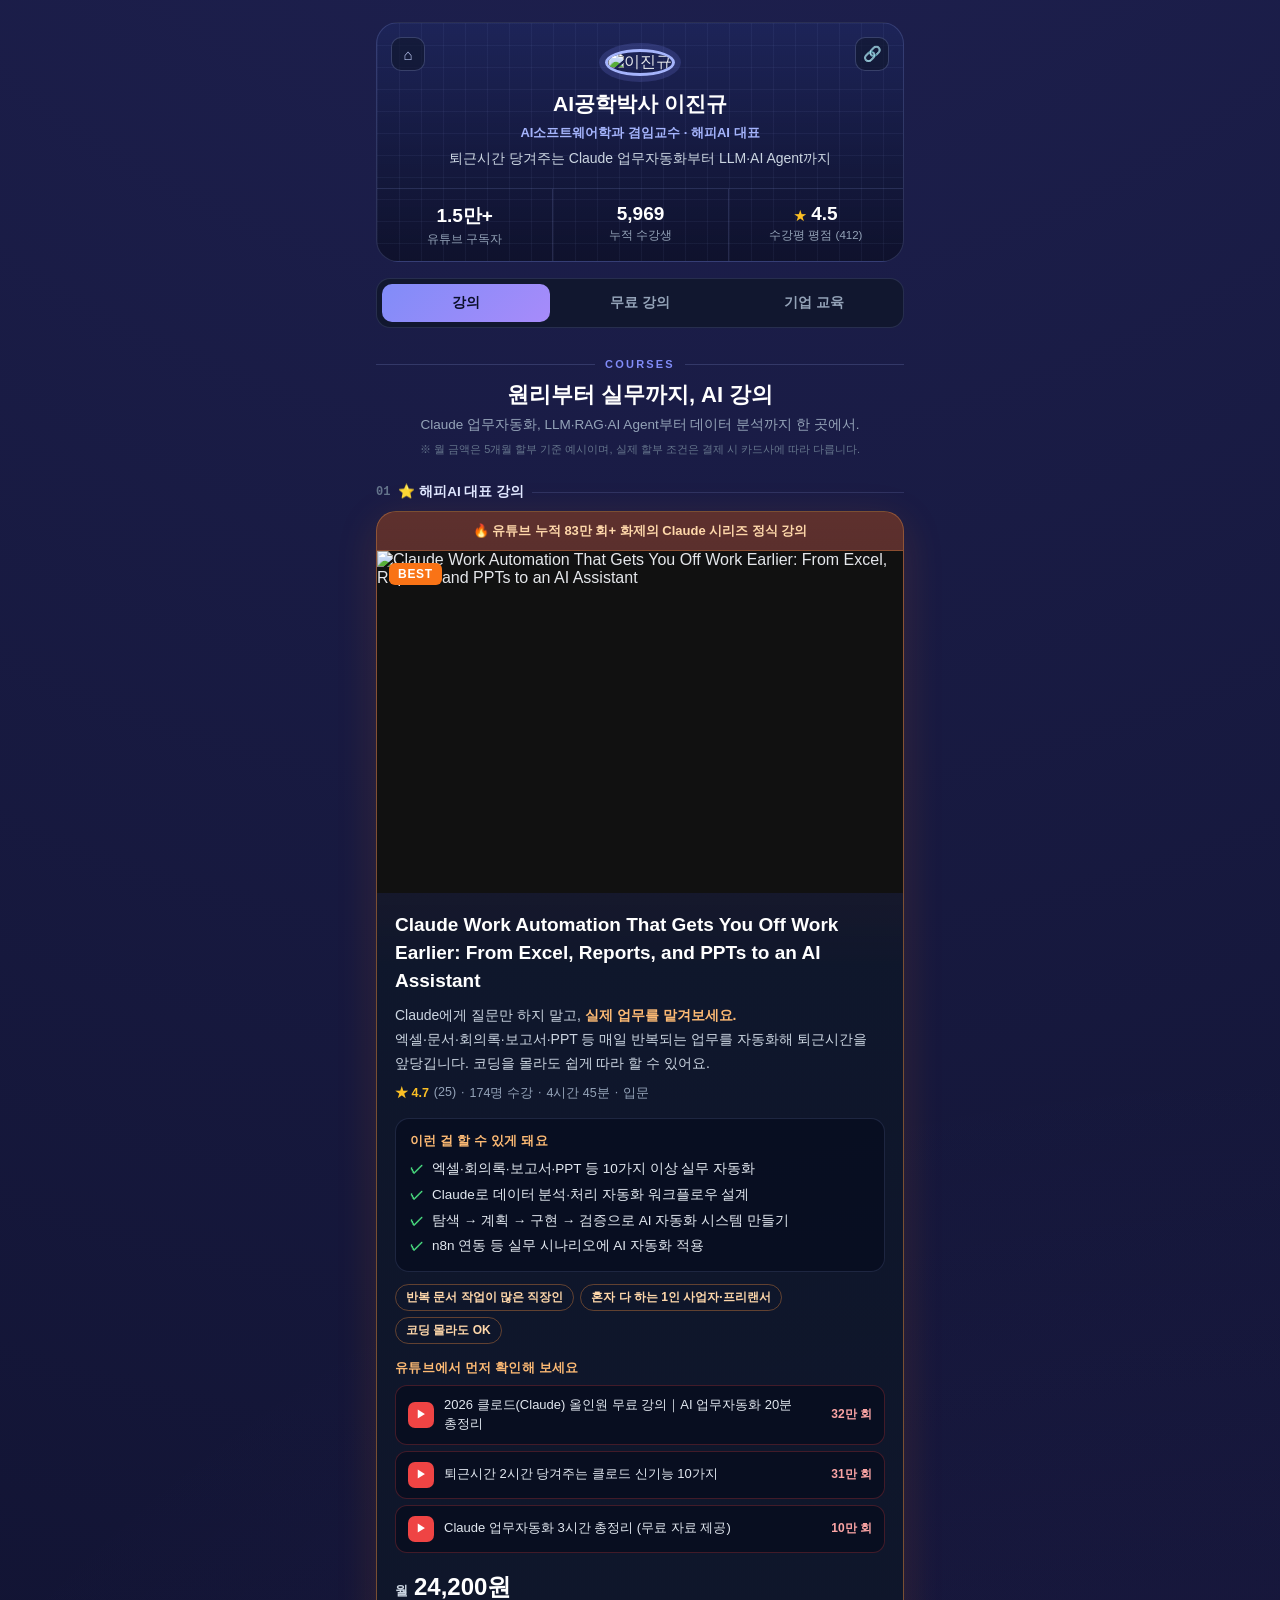
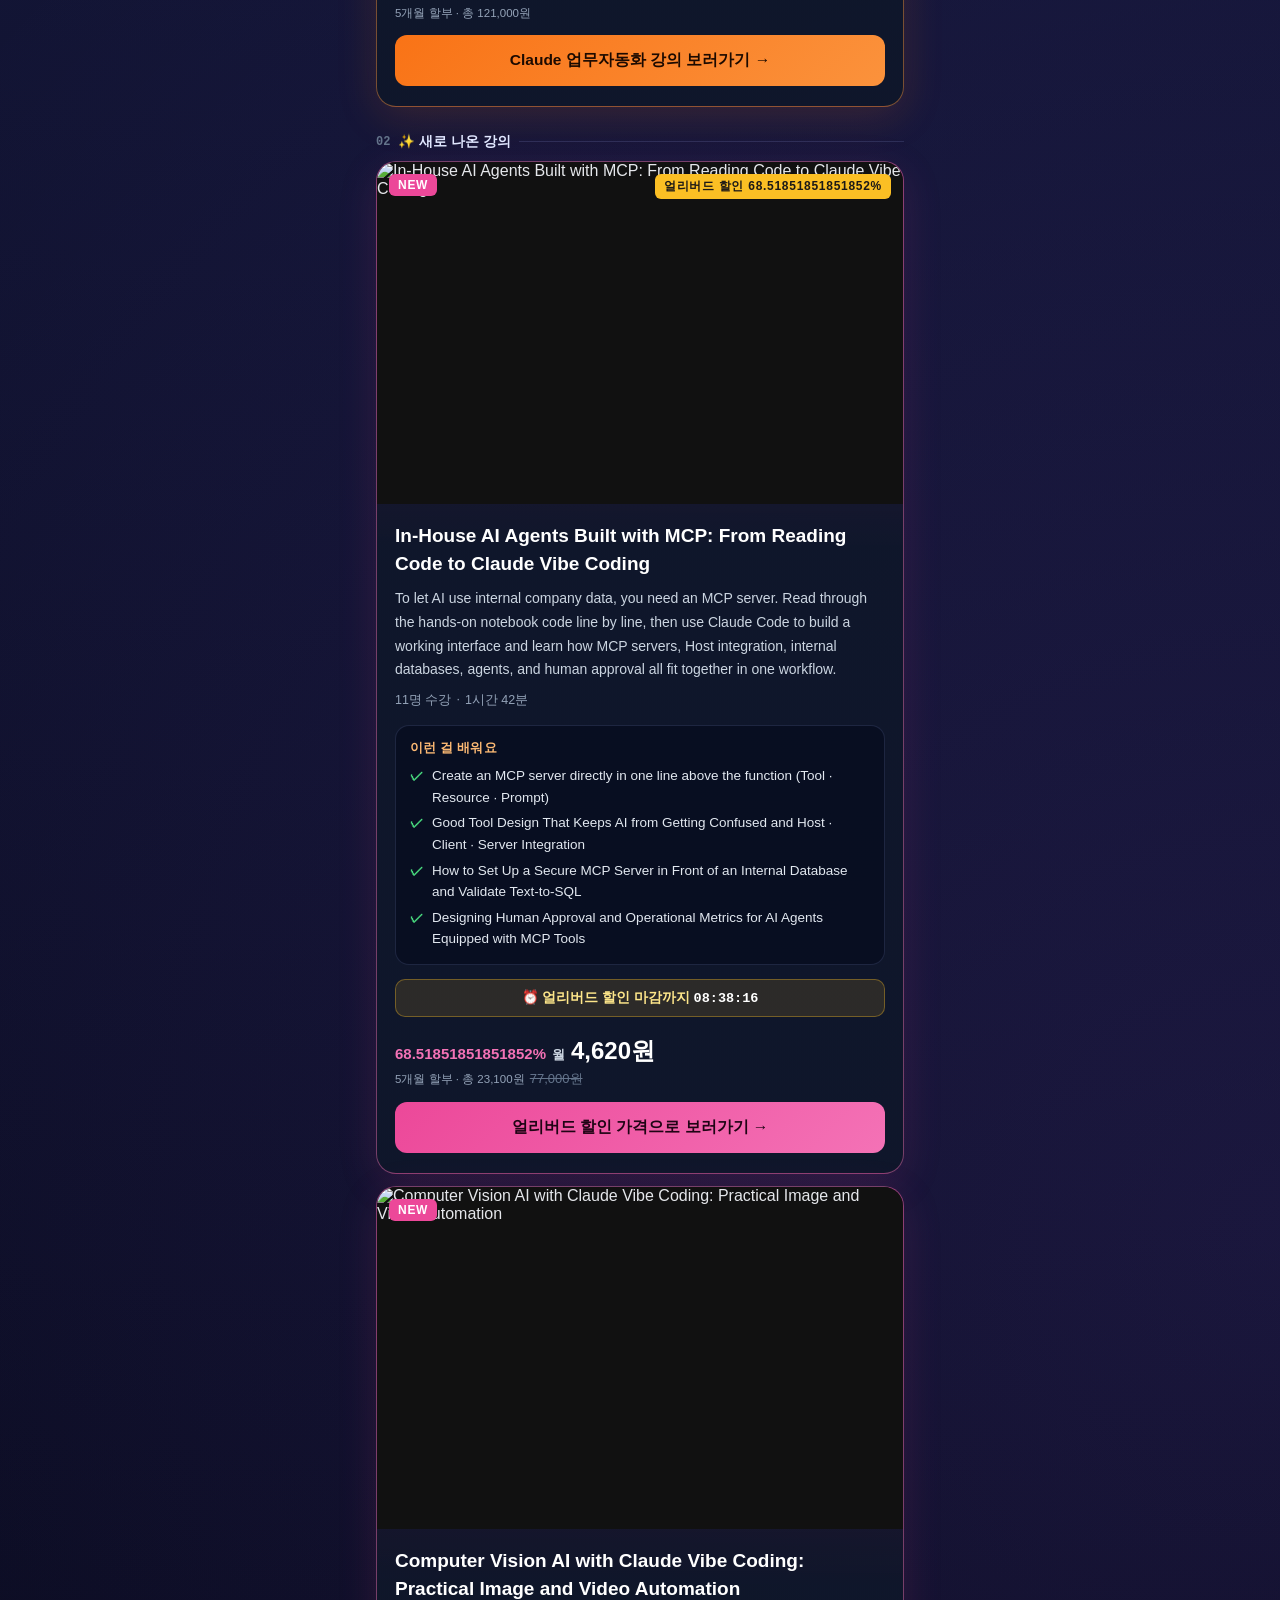
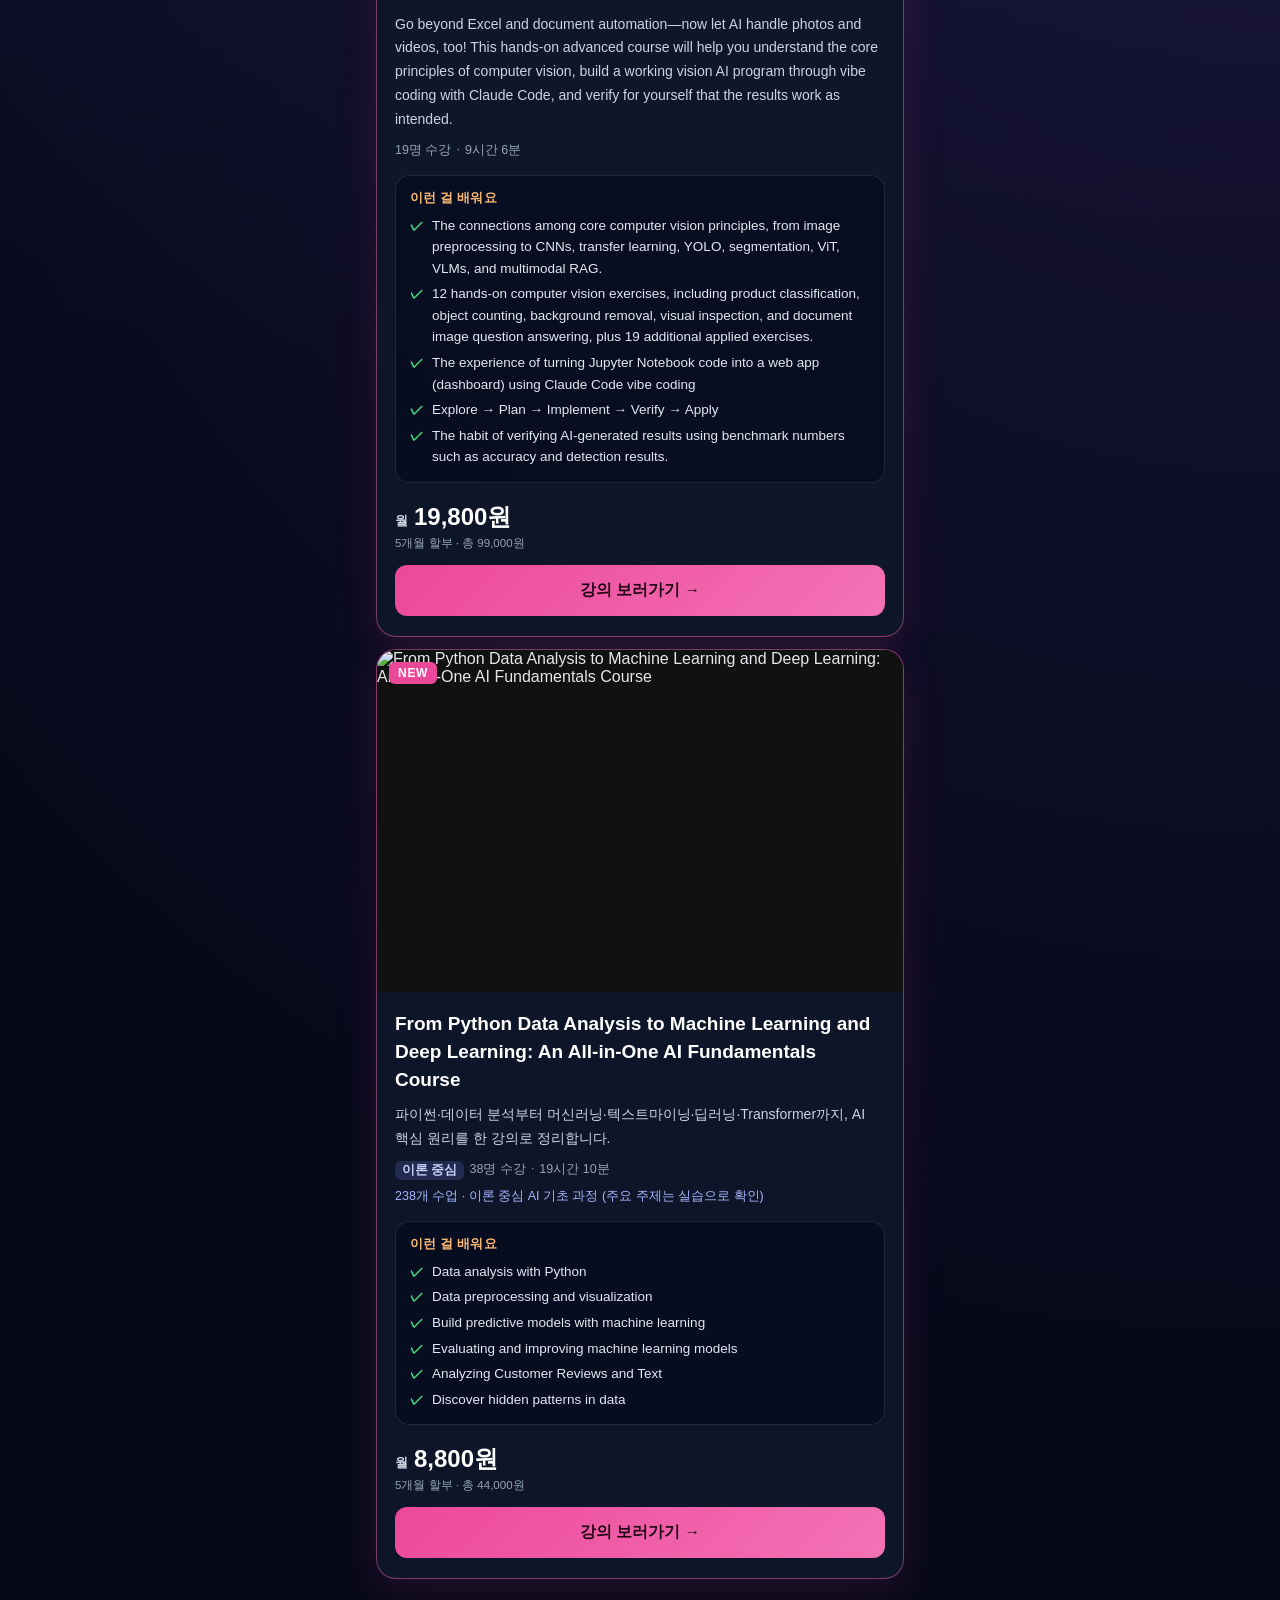
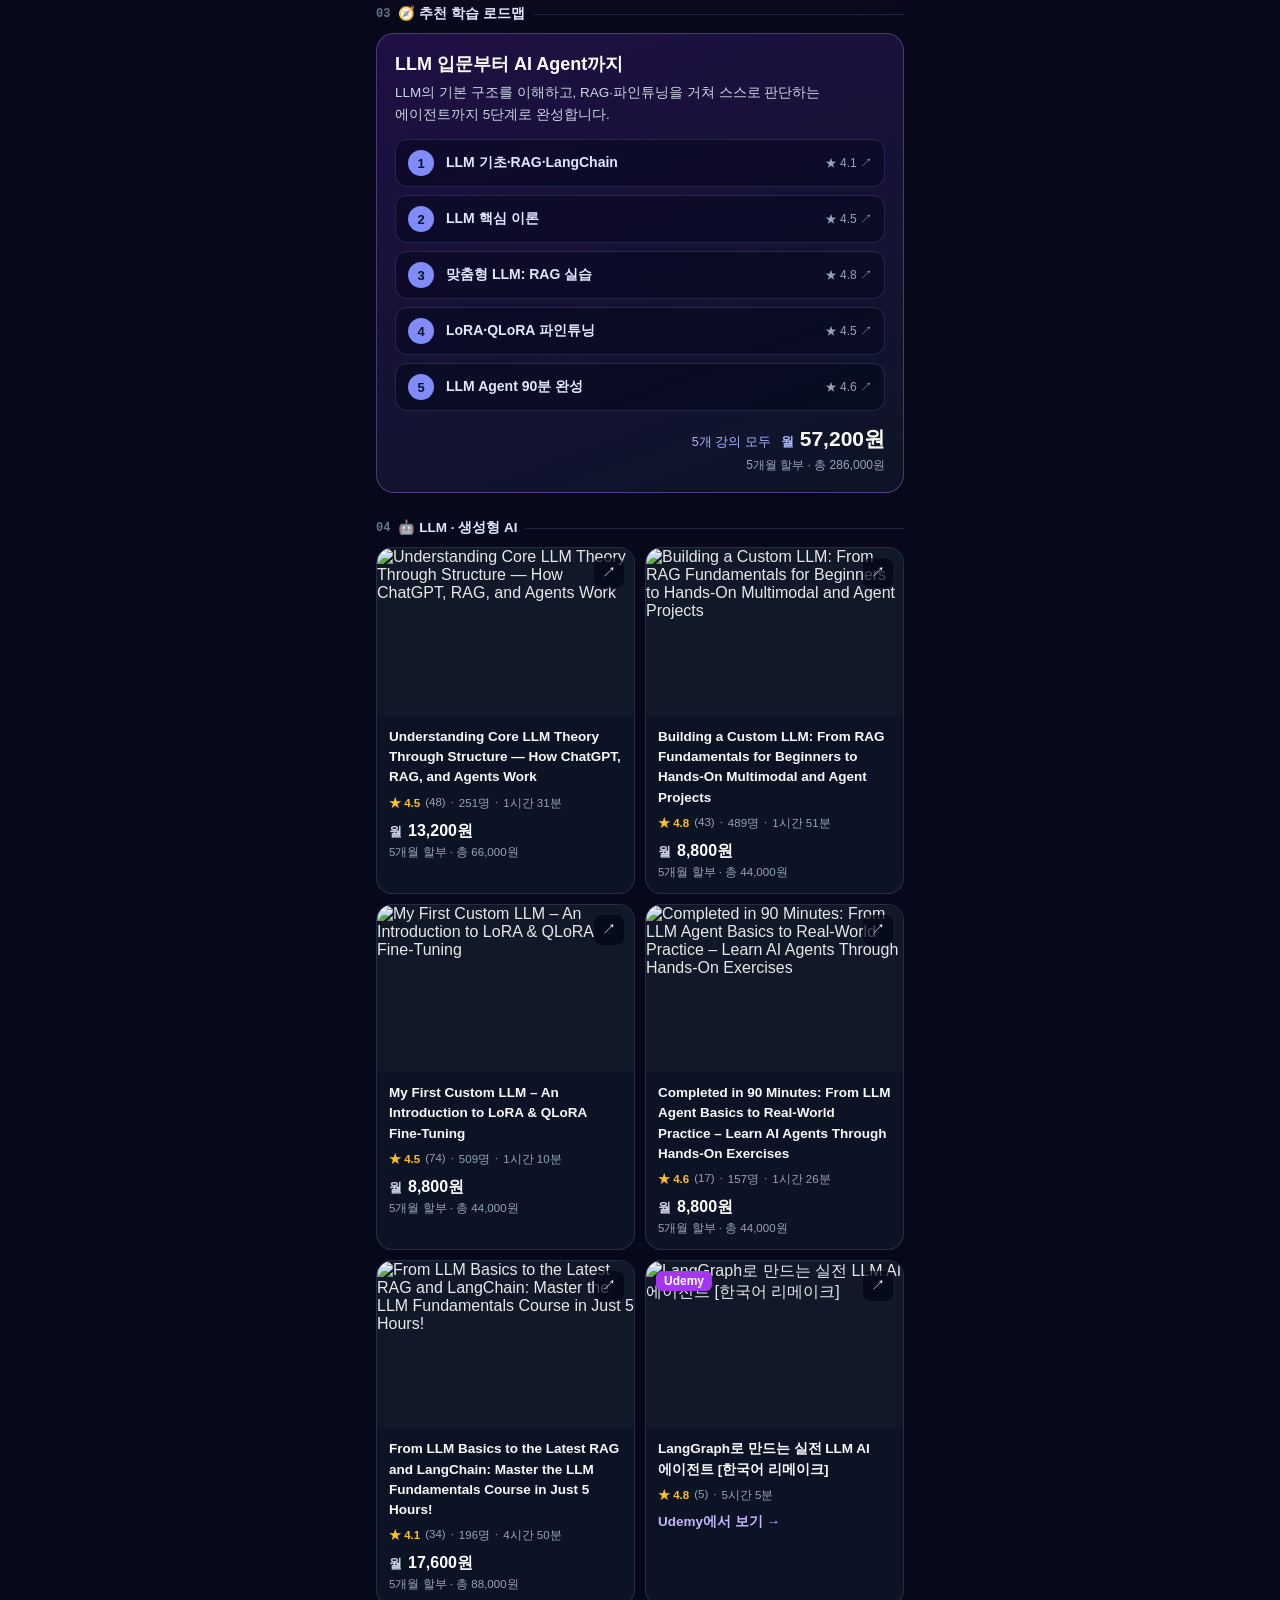
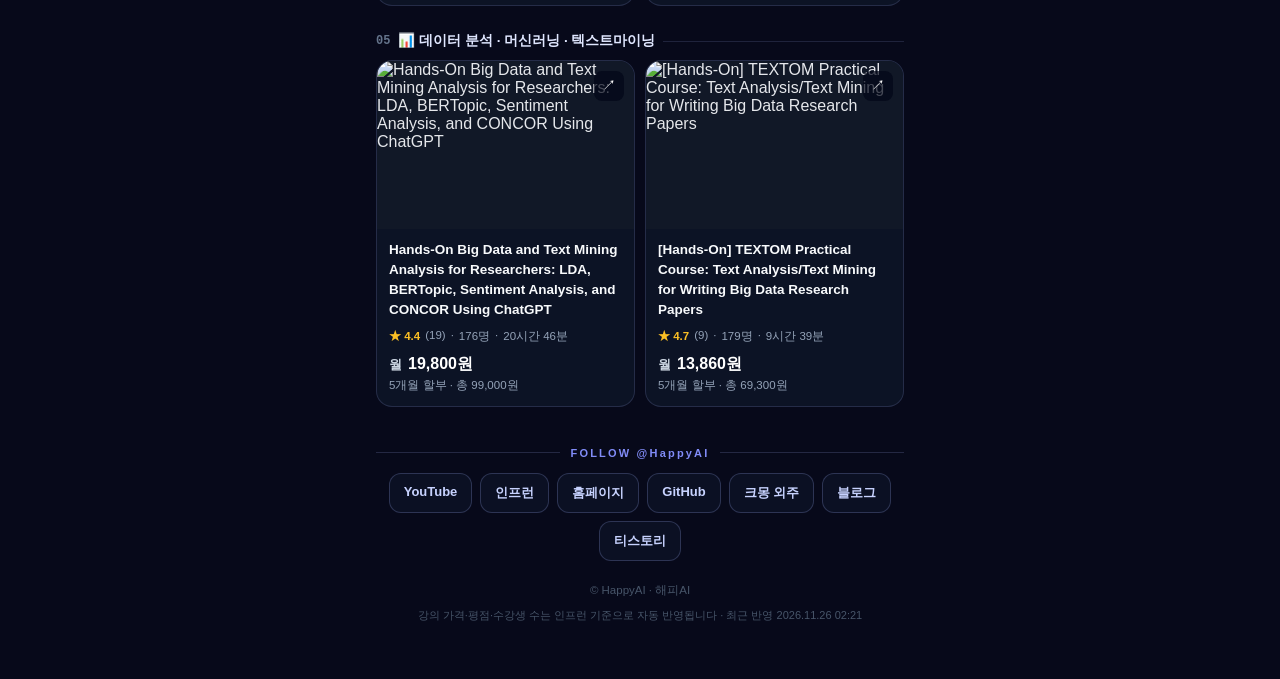
==== commit e5def198: "chore: 인프런 강의 데이터 자동 반영" ====
--- a/index.html
+++ b/index.html
@@ -62,7 +62,7 @@
 <div class="wrap">
 <section class="prof"><div class="ptop"><div class="icons"><a href="https://happyaidata.kr" target="_blank" rel="noopener" title="해피AI 홈페이지">⌂</a><button onclick="copyLink()" title="링크 복사">🔗</button></div>
 <img class="avatar" src="https://cdn.inflearn.com/public/files/courses/331584/017bd786-873a-492d-8cb8-4520f1a1e7bd/%EB%8C%80%EC%A7%80%201.png" alt="이진규"><h2>AI공학박사 이진규</h2><div class="role">AI소프트웨어학과 겸임교수 · 해피AI 대표</div><p>퇴근시간 당겨주는 Claude 업무자동화부터 LLM·AI Agent까지</p></div>
-<div class="stats"><div><b>1.5만+</b><span>유튜브 구독자</span></div><div><b>5,964</b><span>누적 수강생</span></div><div><b><span class="st">★</span> 4.5</b><span>수강평 평점 (410)</span></div></div></section>
+<div class="stats"><div><b>1.5만+</b><span>유튜브 구독자</span></div><div><b>5,969</b><span>누적 수강생</span></div><div><b><span class="st">★</span> 4.5</b><span>수강평 평점 (412)</span></div></div></section>
 <nav class="tabs"><button class="on" data-t="paid">강의</button><button data-t="free">무료 강의</button><button data-t="biz">기업 교육</button></nav>
 <div class="pane on" id="paid">
 <div class="sec-h"><div class="eyebrow">COURSES</div><h1>원리부터 실무까지, AI 강의</h1><p>Claude 업무자동화, LLM·RAG·AI Agent부터 데이터 분석까지 한 곳에서.</p></div><div class="inote">※ 월 금액은 5개월 할부 기준 예시이며, 실제 할부 조건은 결제 시 카드사에 따라 다릅니다.</div>
@@ -78,14 +78,14 @@
 <a class="btn fcta" href="https://www.inflearn.com/course/mastering-practical-2?cid=343518" target="_blank" rel="noopener">Claude 업무자동화 강의 보러가기 →</a></div></div>
 <div class="lab"><i>02</i>✨ 새로 나온 강의</div><div class="newc"><a class="fthumb" href="https://www.inflearn.com/course/in-house-ai-agents-b?cid=345725" target="_blank" rel="noopener"><img src="https://cdn.inflearn.com/public/files/courses/345725/cover/01m837txhxrdnj6yk2qt0v07y9?w=960" alt="In-House AI Agents Built with MCP: From Reading Code to Claude Vibe Coding" loading="lazy"><span class="ribbon nr">NEW</span><span class="ribbon sr" data-end="2026-12-06T14:59:59.001Z">얼리버드 할인 68.51851851851852%</span></a>
 <div class="fbody"><h2>In-House AI Agents Built with MCP: From Reading Code to Claude Vibe Coding</h2><p class="fdesc">To let AI use internal company data, you need an MCP server. Read through the hands-on notebook code line by line, then use Claude Code to build a working interface and learn how MCP servers, Host integration, internal databases, agents, and human approval all fit together in one workflow.</p>
-<div class="fmeta"><span>10명 수강</span><span>·</span><span>1시간 42분</span></div>
+<div class="fmeta"><span>11명 수강</span><span>·</span><span>1시간 42분</span></div>
 
 <div class="flearn"><div class="ft">이런 걸 배워요</div><div class="fl"><span>✓</span>Create an MCP server directly in one line above the function (Tool · Resource · Prompt)</div><div class="fl"><span>✓</span>Good Tool Design That Keeps AI from Getting Confused and Host · Client · Server Integration</div><div class="fl"><span>✓</span>How to Set Up a Secure MCP Server in Front of an Internal Database and Validate Text-to-SQL</div><div class="fl"><span>✓</span>Designing Human Approval and Operational Metrics for AI Agents Equipped with MCP Tools</div></div>
 <div class="ebird" data-end="2026-12-06T14:59:59.001Z">⏰ 얼리버드 할인 마감까지 <b class="cdx">-</b></div>
 <div class="fprice price mp" data-reg="77000" data-pay="23100" data-rate="68.51851851851852" data-end="2026-12-06T14:59:59.001Z"><div class="mline"><span class="rate">68.51851851851852%</span><span class="mo">월</span><b>4,620원</b></div><div class="sub">5개월 할부 · 총 23,100원 <s>77,000원</s></div></div>
 <a class="btn ncta" data-end="2026-12-06T14:59:59.001Z" href="https://www.inflearn.com/course/in-house-ai-agents-b?cid=345725" target="_blank" rel="noopener">얼리버드 할인 가격으로 보러가기 →</a></div></div><div class="newc"><a class="fthumb" href="https://www.inflearn.com/course/building-computer-vi?cid=345699" target="_blank" rel="noopener"><img src="https://cdn.inflearn.com/public/files/courses/345699/cover/01m80em8dcc978cs92hds0c1mx?w=960" alt="Computer Vision AI with Claude Vibe Coding: Practical Image and Video Automation" loading="lazy"><span class="ribbon nr">NEW</span><span class="ribbon sr" data-end="2026-12-04T14:59:59.001Z">얼리버드 할인 70%</span></a>
 <div class="fbody"><h2>Computer Vision AI with Claude Vibe Coding: Practical Image and Video Automation</h2><p class="fdesc">Go beyond Excel and document automation—now let AI handle photos and videos, too! This hands-on advanced course will help you understand the core principles of computer vision, build a working vision AI program through vibe coding with Claude Code, and verify for yourself that the results work as intended.</p>
-<div class="fmeta"><span>17명 수강</span><span>·</span><span>9시간 6분</span></div>
+<div class="fmeta"><span>19명 수강</span><span>·</span><span>9시간 6분</span></div>
 
 <div class="flearn"><div class="ft">이런 걸 배워요</div><div class="fl"><span>✓</span>The connections among core computer vision principles, from image preprocessing to CNNs, transfer learning, YOLO, segmentation, ViT, VLMs, and multimodal RAG.</div><div class="fl"><span>✓</span>12 hands-on computer vision exercises, including product classification, object counting, background removal, visual inspection, and document image question answering, plus 19 additional applied exercises.</div><div class="fl"><span>✓</span>The experience of turning Jupyter Notebook code into a web app (dashboard) using Claude Code vibe coding</div><div class="fl"><span>✓</span>Explore → Plan → Implement → Verify → Apply</div><div class="fl"><span>✓</span>The habit of verifying AI-generated results using benchmark numbers such as accuracy and detection results.</div></div>
 <div class="ebird" data-end="2026-12-04T14:59:59.001Z">⏰ 얼리버드 할인 마감까지 <b class="cdx">-</b></div>
@@ -101,11 +101,11 @@
 <div class="lab"><i>03</i>🧭 추천 학습 로드맵</div><div class="road"><h3>LLM 입문부터 AI Agent까지</h3><p>LLM의 기본 구조를 이해하고, RAG·파인튜닝을 거쳐 스스로 판단하는 에이전트까지 5단계로 완성합니다.</p>
 <div class="steps"><a class="step" href="https://www.inflearn.com/course/%ED%95%B5%EC%8B%AC%EB%A7%8C-rag-langchain-%EC%B4%88%EB%B3%B4%EC%97%90%EC%84%9C-llm%EC%A0%84%EB%AC%B8%EA%B0%80%EB%A1%9C?cid=335515" target="_blank" rel="noopener"><span class="n">1</span><span class="t">LLM 기초·RAG·LangChain</span><span class="s">★ 4.1 ↗</span></a><a class="step" href="https://www.inflearn.com/course/llm-%ED%95%B5%EC%8B%AC-%EC%9D%B4%EB%A1%A0-%EA%B5%AC%EC%A1%B0%EB%A1%9C-%EC%9D%B4%ED%95%B4%ED%95%98%EA%B8%B0-c?cid=340427" target="_blank" rel="noopener"><span class="n">2</span><span class="t">LLM 핵심 이론</span><span class="s">★ 4.5 ↗</span></a><a class="step" href="https://www.inflearn.com/course/%EC%B2%98%EC%9D%8C-%EC%8B%9C%EC%9E%91%ED%95%98%EB%8A%94-%EB%B6%84%EC%9D%84-%EC%9C%84%ED%95%9C-rag-%EC%8B%A4%EC%A0%84?cid=338377" target="_blank" rel="noopener"><span class="n">3</span><span class="t">맞춤형 LLM: RAG 실습</span><span class="s">★ 4.8 ↗</span></a><a class="step" href="https://www.inflearn.com/course/%EB%A7%9E%EC%B6%A4%ED%98%95-llm-%EB%A7%8C%EB%93%A4%EA%B8%B0-lora-amp?cid=338231" target="_blank" rel="noopener"><span class="n">4</span><span class="t">LoRA·QLoRA 파인튜닝</span><span class="s">★ 4.5 ↗</span></a><a class="step" href="https://www.inflearn.com/course/1%EC%8B%9C%EA%B0%84-%EC%99%84%EC%84%B1-llm-agent-%EC%9E%85%EB%AC%B8%EB%B6%80?cid=339421" target="_blank" rel="noopener"><span class="n">5</span><span class="t">LLM Agent 90분 완성</span><span class="s">★ 4.6 ↗</span></a></div>
 <div class="tot mp" data-reg="286000" data-pay="286000"><div class="mline"><span class="lbl">5개 강의 모두</span><span class="mo">월</span><b>57,200원</b></div><div class="sub">5개월 할부 · 총 286,000원</div></div></div>
-<div class="lab"><i>04</i>🤖 LLM · 생성형 AI</div><div class="grid2"><a class="course" href="https://www.inflearn.com/course/llm-%ED%95%B5%EC%8B%AC-%EC%9D%B4%EB%A1%A0-%EA%B5%AC%EC%A1%B0%EB%A1%9C-%EC%9D%B4%ED%95%B4%ED%95%98%EA%B8%B0-c?cid=340427" target="_blank" rel="noopener"><div class="thumb"><img src="https://cdn.inflearn.com/public/files/courses/340427/cover/ai/1/aec8de86-14ed-4850-8712-f5270916ba0f.png?w=600" alt="Understanding Core LLM Theory Through Structure — How ChatGPT, RAG, and Agents Work" loading="lazy"><span class="ext">↗</span></div><div class="cbody"><h3>Understanding Core LLM Theory Through Structure — How ChatGPT, RAG, and Agents Work</h3><div class="meta"><span class="star">★ 4.5</span><span>(47)</span><span>·</span><span>251명</span><span>·</span><span>1시간 31분</span></div><div class="price mp" data-reg="66000" data-pay="66000"><div class="mline"><span class="mo">월</span><b>13,200원</b></div><div class="sub">5개월 할부 · 총 66,000원</div></div></div></a><a class="course" href="https://www.inflearn.com/course/%EC%B2%98%EC%9D%8C-%EC%8B%9C%EC%9E%91%ED%95%98%EB%8A%94-%EB%B6%84%EC%9D%84-%EC%9C%84%ED%95%9C-rag-%EC%8B%A4%EC%A0%84?cid=338377" target="_blank" rel="noopener"><div class="thumb"><img src="https://cdn.inflearn.com/public/files/courses/338377/cover/01k1mx7aapgsf6pc41rzcfqq4p?w=600" alt="Building a Custom LLM: From RAG Fundamentals for Beginners to Hands-On Multimodal and Agent Projects" loading="lazy"><span class="ext">↗</span></div><div class="cbody"><h3>Building a Custom LLM: From RAG Fundamentals for Beginners to Hands-On Multimodal and Agent Projects</h3><div class="meta"><span class="star">★ 4.8</span><span>(43)</span><span>·</span><span>489명</span><span>·</span><span>1시간 51분</span></div><div class="price mp" data-reg="44000" data-pay="44000"><div class="mline"><span class="mo">월</span><b>8,800원</b></div><div class="sub">5개월 할부 · 총 44,000원</div></div></div></a><a class="course" href="https://www.inflearn.com/course/%EB%A7%9E%EC%B6%A4%ED%98%95-llm-%EB%A7%8C%EB%93%A4%EA%B8%B0-lora-amp?cid=338231" target="_blank" rel="noopener"><div class="thumb"><img src="https://cdn.inflearn.com/public/files/courses/338231/cover/01k1nv9m1ebza77ydcptb9yv6f?w=600" alt="My First Custom LLM – An Introduction to LoRA &amp; QLoRA Fine-Tuning" loading="lazy"><span class="ext">↗</span></div><div class="cbody"><h3>My First Custom LLM – An Introduction to LoRA &amp; QLoRA Fine-Tuning</h3><div class="meta"><span class="star">★ 4.5</span><span>(74)</span><span>·</span><span>509명</span><span>·</span><span>1시간 10분</span></div><div class="price mp" data-reg="44000" data-pay="44000"><div class="mline"><span class="mo">월</span><b>8,800원</b></div><div class="sub">5개월 할부 · 총 44,000원</div></div></div></a><a class="course" href="https://www.inflearn.com/course/1%EC%8B%9C%EA%B0%84-%EC%99%84%EC%84%B1-llm-agent-%EC%9E%85%EB%AC%B8%EB%B6%80?cid=339421" target="_blank" rel="noopener"><div class="thumb"><img src="https://cdn.inflearn.com/public/files/courses/339421/cover/01k8x5qh9zb70d4441s479hqt3?w=600" alt="Completed in 90 Minutes: From LLM Agent Basics to Real-World Practice – Learn AI Agents Through Hands-On Exercises" loading="lazy"><span class="ext">↗</span></div><div class="cbody"><h3>Completed in 90 Minutes: From LLM Agent Basics to Real-World Practice – Learn AI Agents Through Hands-On Exercises</h3><div class="meta"><span class="star">★ 4.6</span><span>(17)</span><span>·</span><span>156명</span><span>·</span><span>1시간 26분</span></div><div class="price mp" data-reg="44000" data-pay="44000"><div class="mline"><span class="mo">월</span><b>8,800원</b></div><div class="sub">5개월 할부 · 총 44,000원</div></div></div></a><a class="course" href="https://www.inflearn.com/course/%ED%95%B5%EC%8B%AC%EB%A7%8C-rag-langchain-%EC%B4%88%EB%B3%B4%EC%97%90%EC%84%9C-llm%EC%A0%84%EB%AC%B8%EA%B0%80%EB%A1%9C?cid=335515" target="_blank" rel="noopener"><div class="thumb"><img src="https://cdn.inflearn.com/public/courses/335515/cover/76d5c67d-e94e-43d4-a3fd-edc0d80f5979/335515.png?w=600" alt="From LLM Basics to the Latest RAG and LangChain: Master the LLM Fundamentals Course in Just 5 Hours!" loading="lazy"><span class="ext">↗</span></div><div class="cbody"><h3>From LLM Basics to the Latest RAG and LangChain: Master the LLM Fundamentals Course in Just 5 Hours!</h3><div class="meta"><span class="star">★ 4.1</span><span>(34)</span><span>·</span><span>196명</span><span>·</span><span>4시간 50분</span></div><div class="price mp" data-reg="88000" data-pay="88000"><div class="mline"><span class="mo">월</span><b>17,600원</b></div><div class="sub">5개월 할부 · 총 88,000원</div></div></div></a><a class="course" href="https://www.udemy.com/course/langgraph-korean-remake/" target="_blank" rel="noopener"><div class="thumb"><img src="https://img-c.udemycdn.com/course/480x270/7347035_17be.jpg" alt="LangGraph로 만드는 실전 LLM AI 에이전트 [한국어 리메이크]" loading="lazy"><span class="ext">↗</span><span class="free" style="background:#a435f0;color:#fff">Udemy</span></div><div class="cbody"><h3>LangGraph로 만드는 실전 LLM AI 에이전트 [한국어 리메이크]</h3><div class="meta"><span class="star">★ 4.8</span><span>(5)</span><span>·</span><span>5시간 5분</span></div><div class="price"><b style="font-size:13.5px;color:#c4b5fd">Udemy에서 보기 →</b></div></div></a></div><div class="lab"><i>05</i>📊 데이터 분석 · 머신러닝 · 텍스트마이닝</div><div class="grid2"><a class="course" href="https://www.inflearn.com/course/%ED%8C%8C%EC%9D%B4%EC%8D%AC-%EB%B9%85%EB%8D%B0%EC%9D%B4%ED%84%B0-%ED%85%8D%EC%8A%A4%ED%8A%B8%EB%A7%88%EC%9D%B4%EB%8B%9D-%EB%B9%85%EC%B9%B4%EC%9D%B8%EC%A6%88?cid=331019" target="_blank" rel="noopener"><div class="thumb"><img src="https://cdn.inflearn.com/public/courses/331019/cover/f5bc112f-d732-4082-a16a-5a549a7f7c69/331019.png?w=600" alt="Hands-On Big Data and Text Mining Analysis for Researchers: LDA, BERTopic, Sentiment Analysis, and CONCOR Using ChatGPT" loading="lazy"><span class="ext">↗</span></div><div class="cbody"><h3>Hands-On Big Data and Text Mining Analysis for Researchers: LDA, BERTopic, Sentiment Analysis, and CONCOR Using ChatGPT</h3><div class="meta"><span class="star">★ 4.4</span><span>(19)</span><span>·</span><span>176명</span><span>·</span><span>20시간 46분</span></div><div class="price mp" data-reg="99000" data-pay="99000"><div class="mline"><span class="mo">월</span><b>19,800원</b></div><div class="sub">5개월 할부 · 총 99,000원</div></div></div></a><a class="course" href="https://www.inflearn.com/course/%ED%85%8D%EC%8A%A4%ED%86%B0-textom-%EC%8B%A4%EC%A0%84-%EC%97%B0%EC%8A%B5?cid=330219" target="_blank" rel="noopener"><div class="thumb"><img src="https://cdn.inflearn.com/public/courses/330219/cover/222b8ffa-fe15-4636-b10b-01cfd19a4114/그림1_크기줄임.png?w=600" alt="[Hands-On] TEXTOM Practical Course: Text Analysis/Text Mining for Writing Big Data Research Papers" loading="lazy"><span class="ext">↗</span></div><div class="cbody"><h3>[Hands-On] TEXTOM Practical Course: Text Analysis/Text Mining for Writing Big Data Research Papers</h3><div class="meta"><span class="star">★ 4.7</span><span>(9)</span><span>·</span><span>179명</span><span>·</span><span>9시간 39분</span></div><div class="price mp" data-reg="69300" data-pay="69300"><div class="mline"><span class="mo">월</span><b>13,860원</b></div><div class="sub">5개월 할부 · 총 69,300원</div></div></div></a></div>
+<div class="lab"><i>04</i>🤖 LLM · 생성형 AI</div><div class="grid2"><a class="course" href="https://www.inflearn.com/course/llm-%ED%95%B5%EC%8B%AC-%EC%9D%B4%EB%A1%A0-%EA%B5%AC%EC%A1%B0%EB%A1%9C-%EC%9D%B4%ED%95%B4%ED%95%98%EA%B8%B0-c?cid=340427" target="_blank" rel="noopener"><div class="thumb"><img src="https://cdn.inflearn.com/public/files/courses/340427/cover/ai/1/aec8de86-14ed-4850-8712-f5270916ba0f.png?w=600" alt="Understanding Core LLM Theory Through Structure — How ChatGPT, RAG, and Agents Work" loading="lazy"><span class="ext">↗</span></div><div class="cbody"><h3>Understanding Core LLM Theory Through Structure — How ChatGPT, RAG, and Agents Work</h3><div class="meta"><span class="star">★ 4.5</span><span>(48)</span><span>·</span><span>251명</span><span>·</span><span>1시간 31분</span></div><div class="price mp" data-reg="66000" data-pay="66000"><div class="mline"><span class="mo">월</span><b>13,200원</b></div><div class="sub">5개월 할부 · 총 66,000원</div></div></div></a><a class="course" href="https://www.inflearn.com/course/%EC%B2%98%EC%9D%8C-%EC%8B%9C%EC%9E%91%ED%95%98%EB%8A%94-%EB%B6%84%EC%9D%84-%EC%9C%84%ED%95%9C-rag-%EC%8B%A4%EC%A0%84?cid=338377" target="_blank" rel="noopener"><div class="thumb"><img src="https://cdn.inflearn.com/public/files/courses/338377/cover/01k1mx7aapgsf6pc41rzcfqq4p?w=600" alt="Building a Custom LLM: From RAG Fundamentals for Beginners to Hands-On Multimodal and Agent Projects" loading="lazy"><span class="ext">↗</span></div><div class="cbody"><h3>Building a Custom LLM: From RAG Fundamentals for Beginners to Hands-On Multimodal and Agent Projects</h3><div class="meta"><span class="star">★ 4.8</span><span>(43)</span><span>·</span><span>489명</span><span>·</span><span>1시간 51분</span></div><div class="price mp" data-reg="44000" data-pay="44000"><div class="mline"><span class="mo">월</span><b>8,800원</b></div><div class="sub">5개월 할부 · 총 44,000원</div></div></div></a><a class="course" href="https://www.inflearn.com/course/%EB%A7%9E%EC%B6%A4%ED%98%95-llm-%EB%A7%8C%EB%93%A4%EA%B8%B0-lora-amp?cid=338231" target="_blank" rel="noopener"><div class="thumb"><img src="https://cdn.inflearn.com/public/files/courses/338231/cover/01k1nv9m1ebza77ydcptb9yv6f?w=600" alt="My First Custom LLM – An Introduction to LoRA &amp; QLoRA Fine-Tuning" loading="lazy"><span class="ext">↗</span></div><div class="cbody"><h3>My First Custom LLM – An Introduction to LoRA &amp; QLoRA Fine-Tuning</h3><div class="meta"><span class="star">★ 4.5</span><span>(74)</span><span>·</span><span>509명</span><span>·</span><span>1시간 10분</span></div><div class="price mp" data-reg="44000" data-pay="44000"><div class="mline"><span class="mo">월</span><b>8,800원</b></div><div class="sub">5개월 할부 · 총 44,000원</div></div></div></a><a class="course" href="https://www.inflearn.com/course/1%EC%8B%9C%EA%B0%84-%EC%99%84%EC%84%B1-llm-agent-%EC%9E%85%EB%AC%B8%EB%B6%80?cid=339421" target="_blank" rel="noopener"><div class="thumb"><img src="https://cdn.inflearn.com/public/files/courses/339421/cover/01k8x5qh9zb70d4441s479hqt3?w=600" alt="Completed in 90 Minutes: From LLM Agent Basics to Real-World Practice – Learn AI Agents Through Hands-On Exercises" loading="lazy"><span class="ext">↗</span></div><div class="cbody"><h3>Completed in 90 Minutes: From LLM Agent Basics to Real-World Practice – Learn AI Agents Through Hands-On Exercises</h3><div class="meta"><span class="star">★ 4.6</span><span>(17)</span><span>·</span><span>157명</span><span>·</span><span>1시간 26분</span></div><div class="price mp" data-reg="44000" data-pay="44000"><div class="mline"><span class="mo">월</span><b>8,800원</b></div><div class="sub">5개월 할부 · 총 44,000원</div></div></div></a><a class="course" href="https://www.inflearn.com/course/%ED%95%B5%EC%8B%AC%EB%A7%8C-rag-langchain-%EC%B4%88%EB%B3%B4%EC%97%90%EC%84%9C-llm%EC%A0%84%EB%AC%B8%EA%B0%80%EB%A1%9C?cid=335515" target="_blank" rel="noopener"><div class="thumb"><img src="https://cdn.inflearn.com/public/courses/335515/cover/76d5c67d-e94e-43d4-a3fd-edc0d80f5979/335515.png?w=600" alt="From LLM Basics to the Latest RAG and LangChain: Master the LLM Fundamentals Course in Just 5 Hours!" loading="lazy"><span class="ext">↗</span></div><div class="cbody"><h3>From LLM Basics to the Latest RAG and LangChain: Master the LLM Fundamentals Course in Just 5 Hours!</h3><div class="meta"><span class="star">★ 4.1</span><span>(34)</span><span>·</span><span>196명</span><span>·</span><span>4시간 50분</span></div><div class="price mp" data-reg="88000" data-pay="88000"><div class="mline"><span class="mo">월</span><b>17,600원</b></div><div class="sub">5개월 할부 · 총 88,000원</div></div></div></a><a class="course" href="https://www.udemy.com/course/langgraph-korean-remake/" target="_blank" rel="noopener"><div class="thumb"><img src="https://img-c.udemycdn.com/course/480x270/7347035_17be.jpg" alt="LangGraph로 만드는 실전 LLM AI 에이전트 [한국어 리메이크]" loading="lazy"><span class="ext">↗</span><span class="free" style="background:#a435f0;color:#fff">Udemy</span></div><div class="cbody"><h3>LangGraph로 만드는 실전 LLM AI 에이전트 [한국어 리메이크]</h3><div class="meta"><span class="star">★ 4.8</span><span>(5)</span><span>·</span><span>5시간 5분</span></div><div class="price"><b style="font-size:13.5px;color:#c4b5fd">Udemy에서 보기 →</b></div></div></a></div><div class="lab"><i>05</i>📊 데이터 분석 · 머신러닝 · 텍스트마이닝</div><div class="grid2"><a class="course" href="https://www.inflearn.com/course/%ED%8C%8C%EC%9D%B4%EC%8D%AC-%EB%B9%85%EB%8D%B0%EC%9D%B4%ED%84%B0-%ED%85%8D%EC%8A%A4%ED%8A%B8%EB%A7%88%EC%9D%B4%EB%8B%9D-%EB%B9%85%EC%B9%B4%EC%9D%B8%EC%A6%88?cid=331019" target="_blank" rel="noopener"><div class="thumb"><img src="https://cdn.inflearn.com/public/courses/331019/cover/f5bc112f-d732-4082-a16a-5a549a7f7c69/331019.png?w=600" alt="Hands-On Big Data and Text Mining Analysis for Researchers: LDA, BERTopic, Sentiment Analysis, and CONCOR Using ChatGPT" loading="lazy"><span class="ext">↗</span></div><div class="cbody"><h3>Hands-On Big Data and Text Mining Analysis for Researchers: LDA, BERTopic, Sentiment Analysis, and CONCOR Using ChatGPT</h3><div class="meta"><span class="star">★ 4.4</span><span>(19)</span><span>·</span><span>176명</span><span>·</span><span>20시간 46분</span></div><div class="price mp" data-reg="99000" data-pay="99000"><div class="mline"><span class="mo">월</span><b>19,800원</b></div><div class="sub">5개월 할부 · 총 99,000원</div></div></div></a><a class="course" href="https://www.inflearn.com/course/%ED%85%8D%EC%8A%A4%ED%86%B0-textom-%EC%8B%A4%EC%A0%84-%EC%97%B0%EC%8A%B5?cid=330219" target="_blank" rel="noopener"><div class="thumb"><img src="https://cdn.inflearn.com/public/courses/330219/cover/222b8ffa-fe15-4636-b10b-01cfd19a4114/그림1_크기줄임.png?w=600" alt="[Hands-On] TEXTOM Practical Course: Text Analysis/Text Mining for Writing Big Data Research Papers" loading="lazy"><span class="ext">↗</span></div><div class="cbody"><h3>[Hands-On] TEXTOM Practical Course: Text Analysis/Text Mining for Writing Big Data Research Papers</h3><div class="meta"><span class="star">★ 4.7</span><span>(9)</span><span>·</span><span>179명</span><span>·</span><span>9시간 39분</span></div><div class="price mp" data-reg="69300" data-pay="69300"><div class="mline"><span class="mo">월</span><b>13,860원</b></div><div class="sub">5개월 할부 · 총 69,300원</div></div></div></a></div>
 </div>
 <div class="pane" id="free">
 <div class="sec-h"><div class="eyebrow">FREE</div><h1>무료로 먼저 시작해 보세요</h1><p>부담 없이 시작하는 입문 강의 5개.</p></div>
-<div class="lab"><i>01</i>🎁 무료 강의</div><div class="grid2"><a class="course" href="https://www.happyaidata.kr/free-claude.html" target="_blank" rel="noopener"><div class="thumb"><img src="https://cdn.inflearn.com/public/files/courses/343518/cover/01m2s8hkz67w4e67yhz19psrrk?w=600" alt="Claude 업무자동화 입문 무료 강의: 엑셀·보고서·PPT·AI 비서" loading="lazy"><span class="ext">↗</span><span class="free">무료</span></div><div class="cbody"><h3>Claude 업무자동화 입문 무료 강의: 엑셀·보고서·PPT·AI 비서</h3><div class="meta"><span>10강</span><span>·</span><span>84분</span><span>·</span><span>실습자료 제공</span></div><div class="price"><b class="fr">무료</b></div></div></a><a class="course" href="https://www.inflearn.com/course/chatgpt-python-%EA%B8%B0%EC%B4%88%EB%AC%B8%EB%B2%95?cid=331584" target="_blank" rel="noopener"><div class="thumb"><img src="https://cdn.inflearn.com/public/courses/331584/cover/1aa0d8ee-cf68-4752-96b3-0638c1a88cfa/230630_ChatGPTwithPython인프런.png?w=600" alt="Python Basics Using ChatGPT, Explained by an AI Researcher" loading="lazy"><span class="ext">↗</span><span class="free">무료</span></div><div class="cbody"><h3>Python Basics Using ChatGPT, Explained by an AI Researcher</h3><div class="meta"><span class="star">★ 4.5</span><span>(62)</span><span>·</span><span>1,448명</span><span>·</span><span>2시간 21분</span></div><div class="price"><b class="fr">무료</b></div></div></a><a class="course" href="https://www.inflearn.com/course/%ED%8C%8C%EC%9D%B4%EC%8D%AC-%EC%B4%88%EB%B3%B4%EC%9E%90-%ED%80%80%ED%8A%B8%ED%88%AC%EC%9E%90-%EC%89%BD%EA%B2%8C%EC%8B%9C%EC%9E%91%ED%95%98%EA%B8%B0?cid=331791" target="_blank" rel="noopener"><div class="thumb"><img src="https://cdn.inflearn.com/public/courses/331791/cover/84473c0d-8c32-4e11-9ae3-191e546b193f/331791.png?w=600" alt="(Free) Introduction to Stock Price Data Analysis with Python (Finance/Quant)" loading="lazy"><span class="ext">↗</span><span class="free">무료</span></div><div class="cbody"><h3>(Free) Introduction to Stock Price Data Analysis with Python (Finance/Quant)</h3><div class="meta"><span class="star">★ 4.6</span><span>(40)</span><span>·</span><span>1,168명</span><span>·</span><span>2시간 17분</span></div><div class="price"><b class="fr">무료</b></div></div></a><a class="course" href="https://www.inflearn.com/course/%ED%8C%8C%EC%9D%B4%EC%8D%AC-%EC%95%B1%EB%A6%AC%EB%B7%B0-%EB%B6%84%EC%84%9D%ED%95%98%EA%B8%B0-%ED%85%8D%EC%8A%A4%ED%8A%B8%EB%A7%88%EC%9D%B4%EB%8B%9D?cid=331163" target="_blank" rel="noopener"><div class="thumb"><img src="https://cdn.inflearn.com/public/courses/331163/cover/74cc657a-a8f9-4a78-8edb-0d5fcd4c4c75/331163.png?w=600" alt="[Free] Basic Text Mining: App Review Analysis with Python (Completed in 40 Minutes)" loading="lazy"><span class="ext">↗</span><span class="free">무료</span></div><div class="cbody"><h3>[Free] Basic Text Mining: App Review Analysis with Python (Completed in 40 Minutes)</h3><div class="meta"><span class="star">★ 4.7</span><span>(18)</span><span>·</span><span>723명</span><span>·</span><span>52분</span></div><div class="price"><b class="fr">무료</b></div></div></a><a class="course" href="https://www.inflearn.com/course/%ED%85%8D%EC%8A%A4%ED%86%B0-sv-%EA%B8%B0%EC%B4%88%EA%B0%95%EC%9D%98-%EB%B9%85%EB%8D%B0%EC%9D%B4%ED%84%B0-%EB%85%BC%EB%AC%B8%EC%9E%91%EC%84%B1-sns-%EC%9D%B8%EC%8B%9D%EB%B6%84%EC%84%9D?cid=331446" target="_blank" rel="noopener"><div class="thumb"><img src="https://cdn.inflearn.com/public/courses/331446/cover/90f3205d-1a4e-487b-ace0-350b844a12f6/banner1.png?w=600" alt="[Free] TEXTOM TEXTOM 24 New Version Basic Course: SNS Perception Analysis for Writing Papers on Basic Big Data Analysis" loading="lazy"><span class="ext">↗</span><span class="free">무료</span></div><div class="cbody"><h3>[Free] TEXTOM TEXTOM 24 New Version Basic Course: SNS Perception Analysis for Writing Papers on Basic Big Data Analysis</h3><div class="meta"><span class="star">★ 4.7</span><span>(22)</span><span>·</span><span>430명</span><span>·</span><span>2시간 5분</span></div><div class="price"><b class="fr">무료</b></div></div></a></div>
+<div class="lab"><i>01</i>🎁 무료 강의</div><div class="grid2"><a class="course" href="https://www.happyaidata.kr/free-claude.html" target="_blank" rel="noopener"><div class="thumb"><img src="https://cdn.inflearn.com/public/files/courses/343518/cover/01m2s8hkz67w4e67yhz19psrrk?w=600" alt="Claude 업무자동화 입문 무료 강의: 엑셀·보고서·PPT·AI 비서" loading="lazy"><span class="ext">↗</span><span class="free">무료</span></div><div class="cbody"><h3>Claude 업무자동화 입문 무료 강의: 엑셀·보고서·PPT·AI 비서</h3><div class="meta"><span>10강</span><span>·</span><span>84분</span><span>·</span><span>실습자료 제공</span></div><div class="price"><b class="fr">무료</b></div></div></a><a class="course" href="https://www.inflearn.com/course/chatgpt-python-%EA%B8%B0%EC%B4%88%EB%AC%B8%EB%B2%95?cid=331584" target="_blank" rel="noopener"><div class="thumb"><img src="https://cdn.inflearn.com/public/courses/331584/cover/1aa0d8ee-cf68-4752-96b3-0638c1a88cfa/230630_ChatGPTwithPython인프런.png?w=600" alt="Python Basics Using ChatGPT, Explained by an AI Researcher" loading="lazy"><span class="ext">↗</span><span class="free">무료</span></div><div class="cbody"><h3>Python Basics Using ChatGPT, Explained by an AI Researcher</h3><div class="meta"><span class="star">★ 4.5</span><span>(62)</span><span>·</span><span>1,449명</span><span>·</span><span>2시간 21분</span></div><div class="price"><b class="fr">무료</b></div></div></a><a class="course" href="https://www.inflearn.com/course/%ED%8C%8C%EC%9D%B4%EC%8D%AC-%EC%B4%88%EB%B3%B4%EC%9E%90-%ED%80%80%ED%8A%B8%ED%88%AC%EC%9E%90-%EC%89%BD%EA%B2%8C%EC%8B%9C%EC%9E%91%ED%95%98%EA%B8%B0?cid=331791" target="_blank" rel="noopener"><div class="thumb"><img src="https://cdn.inflearn.com/public/courses/331791/cover/84473c0d-8c32-4e11-9ae3-191e546b193f/331791.png?w=600" alt="(Free) Introduction to Stock Price Data Analysis with Python (Finance/Quant)" loading="lazy"><span class="ext">↗</span><span class="free">무료</span></div><div class="cbody"><h3>(Free) Introduction to Stock Price Data Analysis with Python (Finance/Quant)</h3><div class="meta"><span class="star">★ 4.6</span><span>(40)</span><span>·</span><span>1,168명</span><span>·</span><span>2시간 17분</span></div><div class="price"><b class="fr">무료</b></div></div></a><a class="course" href="https://www.inflearn.com/course/%ED%8C%8C%EC%9D%B4%EC%8D%AC-%EC%95%B1%EB%A6%AC%EB%B7%B0-%EB%B6%84%EC%84%9D%ED%95%98%EA%B8%B0-%ED%85%8D%EC%8A%A4%ED%8A%B8%EB%A7%88%EC%9D%B4%EB%8B%9D?cid=331163" target="_blank" rel="noopener"><div class="thumb"><img src="https://cdn.inflearn.com/public/courses/331163/cover/74cc657a-a8f9-4a78-8edb-0d5fcd4c4c75/331163.png?w=600" alt="[Free] Basic Text Mining: App Review Analysis with Python (Completed in 40 Minutes)" loading="lazy"><span class="ext">↗</span><span class="free">무료</span></div><div class="cbody"><h3>[Free] Basic Text Mining: App Review Analysis with Python (Completed in 40 Minutes)</h3><div class="meta"><span class="star">★ 4.7</span><span>(18)</span><span>·</span><span>723명</span><span>·</span><span>52분</span></div><div class="price"><b class="fr">무료</b></div></div></a><a class="course" href="https://www.inflearn.com/course/%ED%85%8D%EC%8A%A4%ED%86%B0-sv-%EA%B8%B0%EC%B4%88%EA%B0%95%EC%9D%98-%EB%B9%85%EB%8D%B0%EC%9D%B4%ED%84%B0-%EB%85%BC%EB%AC%B8%EC%9E%91%EC%84%B1-sns-%EC%9D%B8%EC%8B%9D%EB%B6%84%EC%84%9D?cid=331446" target="_blank" rel="noopener"><div class="thumb"><img src="https://cdn.inflearn.com/public/courses/331446/cover/90f3205d-1a4e-487b-ace0-350b844a12f6/banner1.png?w=600" alt="[Free] TEXTOM TEXTOM 24 New Version Basic Course: SNS Perception Analysis for Writing Papers on Basic Big Data Analysis" loading="lazy"><span class="ext">↗</span><span class="free">무료</span></div><div class="cbody"><h3>[Free] TEXTOM TEXTOM 24 New Version Basic Course: SNS Perception Analysis for Writing Papers on Basic Big Data Analysis</h3><div class="meta"><span class="star">★ 4.7</span><span>(22)</span><span>·</span><span>430명</span><span>·</span><span>2시간 5분</span></div><div class="price"><b class="fr">무료</b></div></div></a></div>
 </div>
 <div class="pane" id="biz">
 <div class="sec-h"><div class="eyebrow">FOR BUSINESS</div><h1>기업·기관 교육 및 프로젝트</h1><p>현장에 맞춘 생성형 AI 교육과 AI 프로젝트를 함께합니다.</p></div>
@@ -116,7 +116,7 @@
 <a class="ctr" href="tel:01099732113"><span class="ci">📞</span><span class="cv"><small>전화</small>010-9973-2113</span><span class="ca">전화하기</span></a>
 <div class="ctr" onclick="copyText('leejinkyu0612@naver.com','이메일 주소가 복사되었습니다')"><span class="ci">✉️</span><span class="cv"><small>이메일</small>leejinkyu0612@naver.com</span><span class="ca">복사</span></div></div><a class="btn ghost" href="https://www.happyaidata.kr/education.html" target="_blank" rel="noopener">기업 교육 과정 보기 →</a></div>
 </div>
-<footer class="foot"><div class="eyebrow">FOLLOW @HappyAI</div><div class="soc"><a href="https://www.youtube.com/@HappyAI_0612" target="_blank" rel="noopener">YouTube</a><a href="https://www.inflearn.com/users/846696" target="_blank" rel="noopener">인프런</a><a href="https://www.happyaidata.kr/" target="_blank" rel="noopener">홈페이지</a><a href="https://github.com/leejin-kyu" target="_blank" rel="noopener">GitHub</a><a href="https://kmong.com/@%ED%95%B4%ED%94%BCAI" target="_blank" rel="noopener">크몽 외주</a><a href="https://blog.naver.com/happynlp0612" target="_blank" rel="noopener">블로그</a><a href="https://jinkyu0612.tistory.com/" target="_blank" rel="noopener">티스토리</a></div><div class="copy">© HappyAI · 해피AI</div><div class="upd">강의 가격·평점·수강생 수는 인프런 기준으로 자동 반영됩니다 · 최근 반영 2026.11.25 14:28</div></footer>
+<footer class="foot"><div class="eyebrow">FOLLOW @HappyAI</div><div class="soc"><a href="https://www.youtube.com/@HappyAI_0612" target="_blank" rel="noopener">YouTube</a><a href="https://www.inflearn.com/users/846696" target="_blank" rel="noopener">인프런</a><a href="https://www.happyaidata.kr/" target="_blank" rel="noopener">홈페이지</a><a href="https://github.com/leejin-kyu" target="_blank" rel="noopener">GitHub</a><a href="https://kmong.com/@%ED%95%B4%ED%94%BCAI" target="_blank" rel="noopener">크몽 외주</a><a href="https://blog.naver.com/happynlp0612" target="_blank" rel="noopener">블로그</a><a href="https://jinkyu0612.tistory.com/" target="_blank" rel="noopener">티스토리</a></div><div class="copy">© HappyAI · 해피AI</div><div class="upd">강의 가격·평점·수강생 수는 인프런 기준으로 자동 반영됩니다 · 최근 반영 2026.11.26 02:21</div></footer>
 </div><div class="toast" id="toast">링크가 복사되었습니다</div>
 <script>
 const f=n=>n.toLocaleString('ko-KR'),M=5,mon=n=>Math.ceil(n/M/10)*10,p2=n=>String(n).padStart(2,'0');
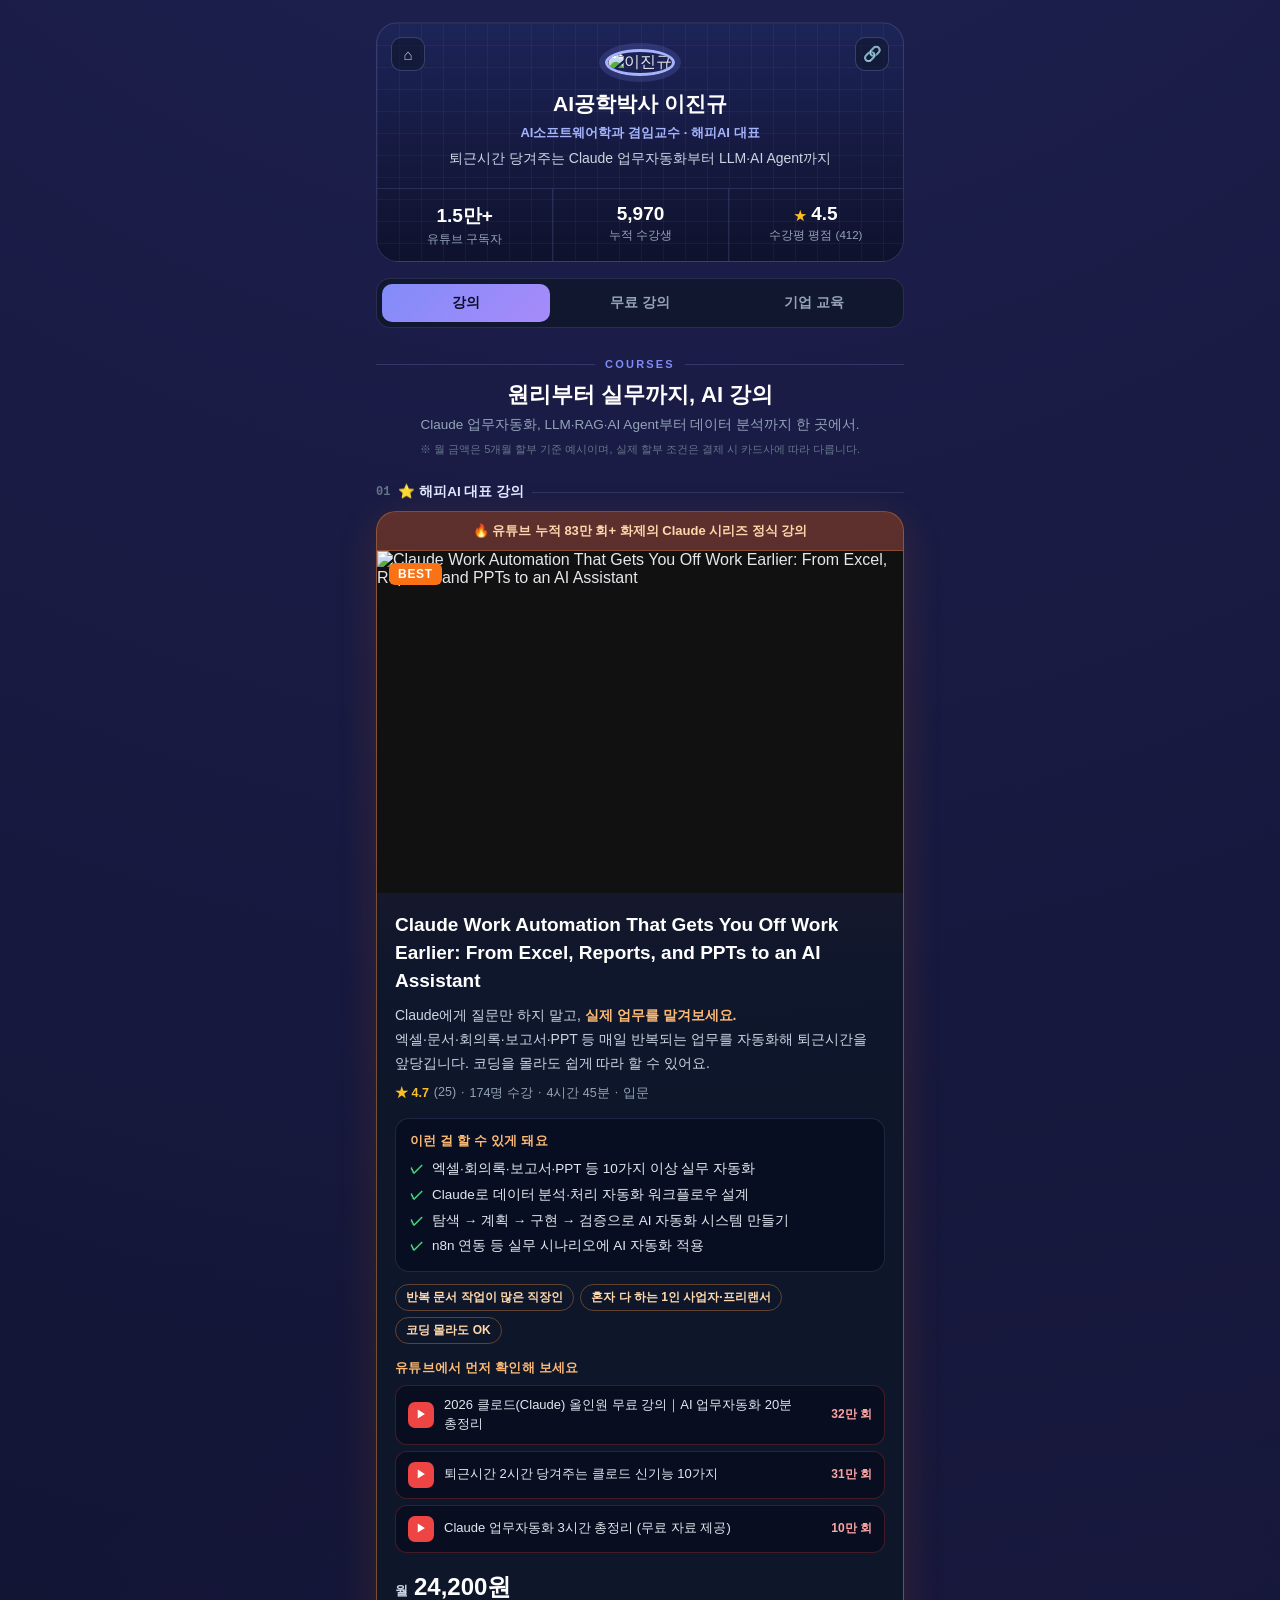
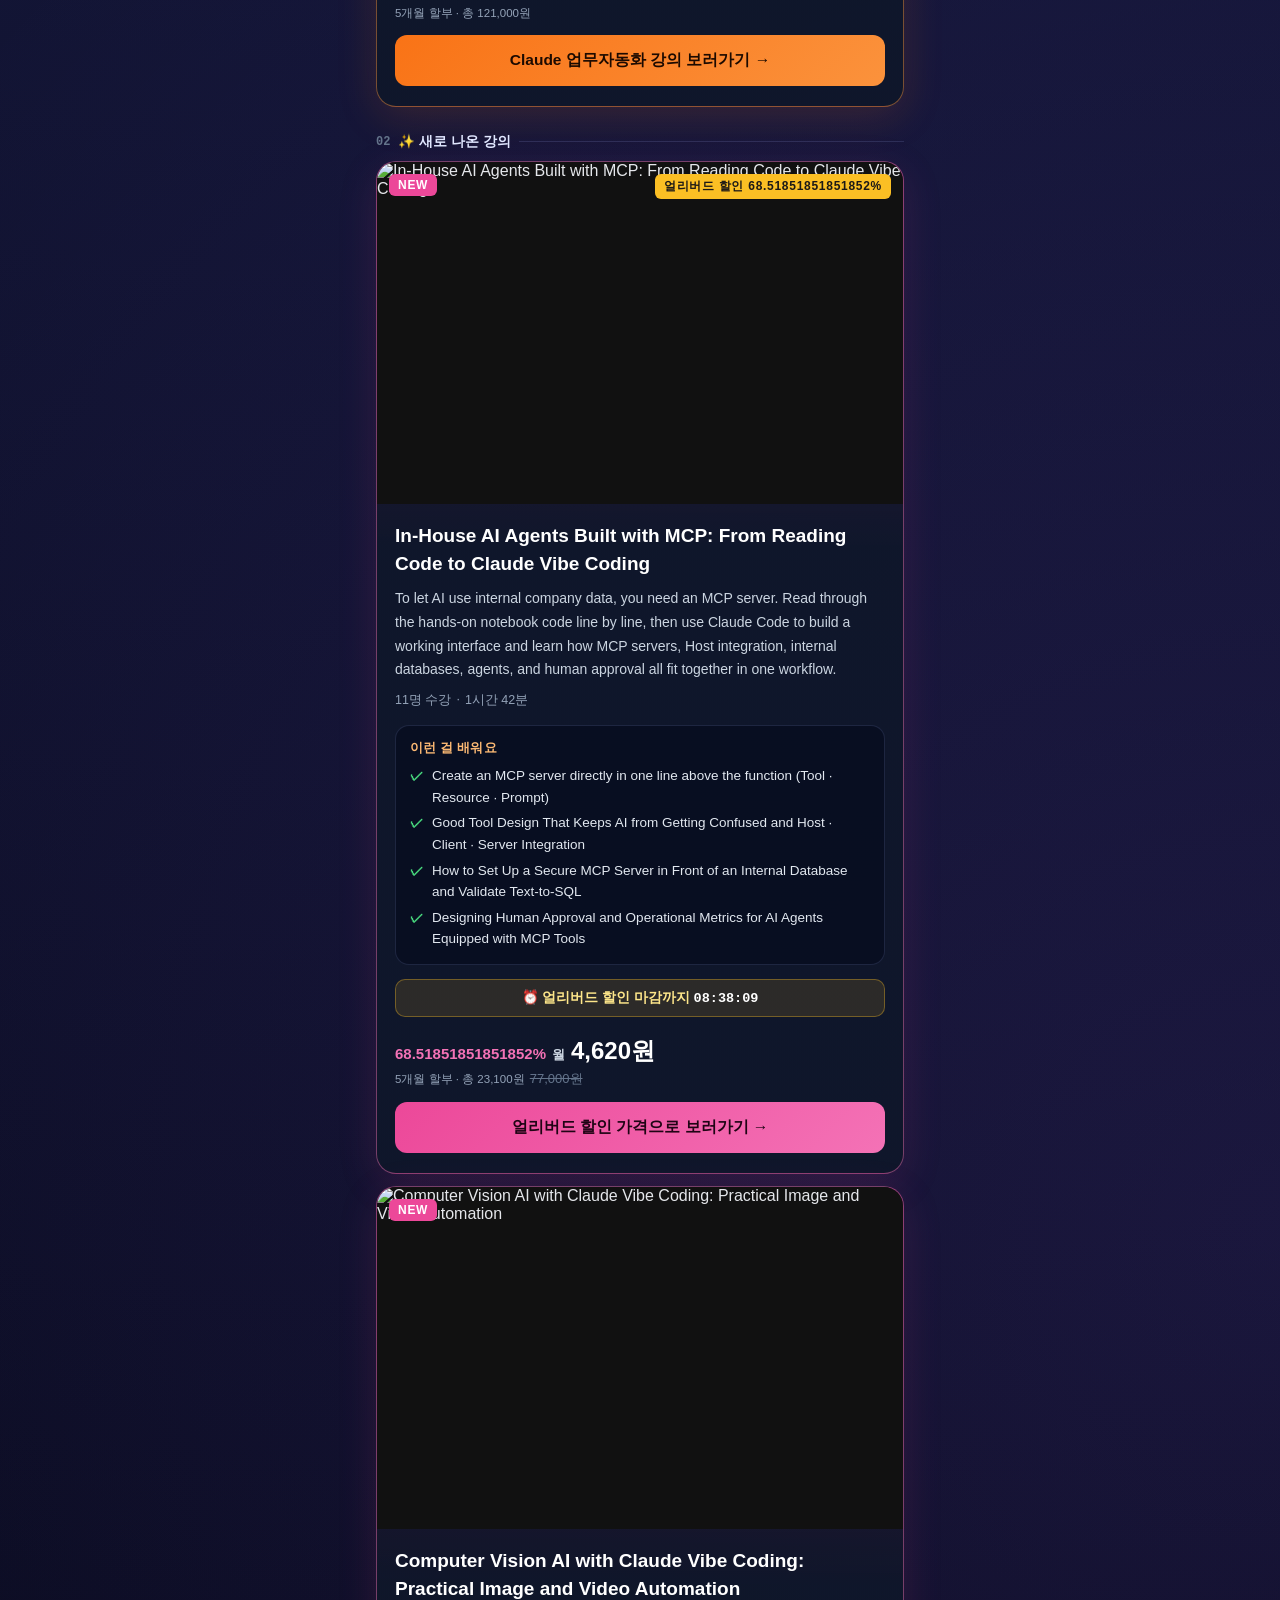
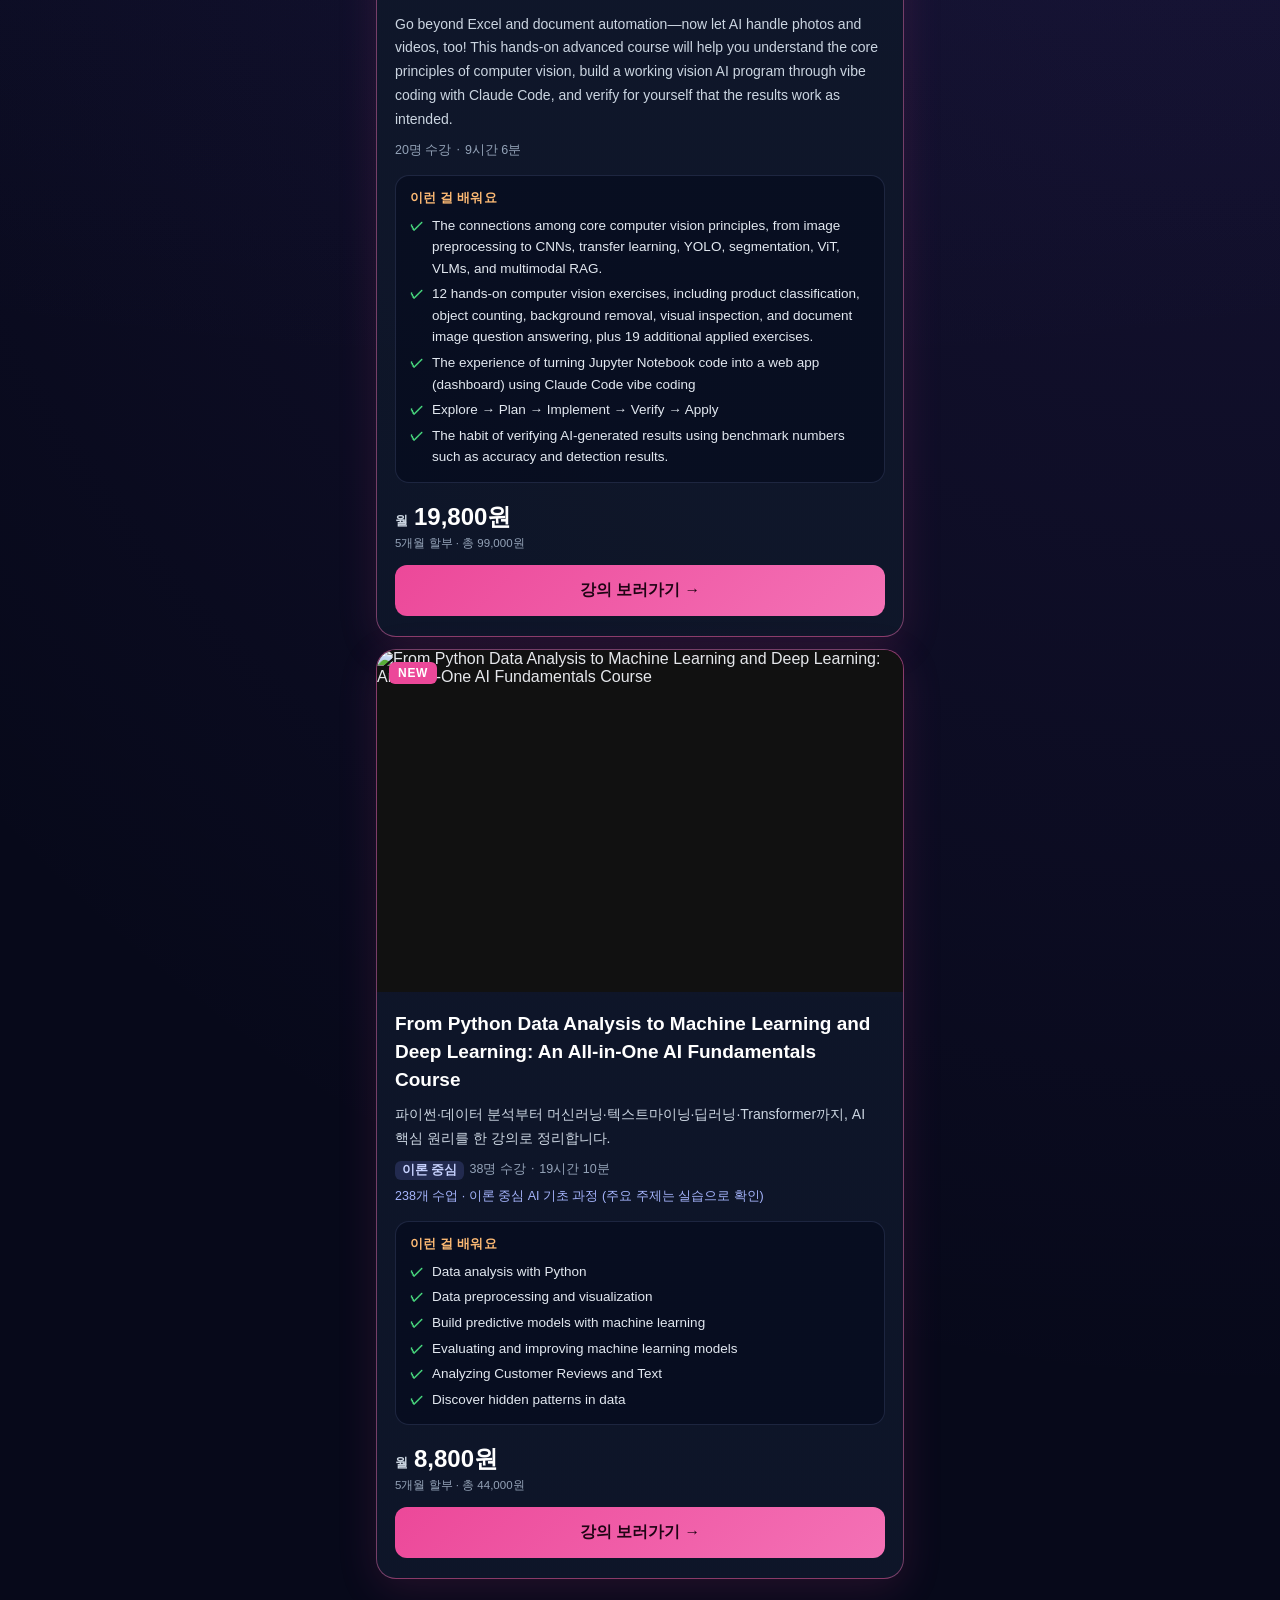
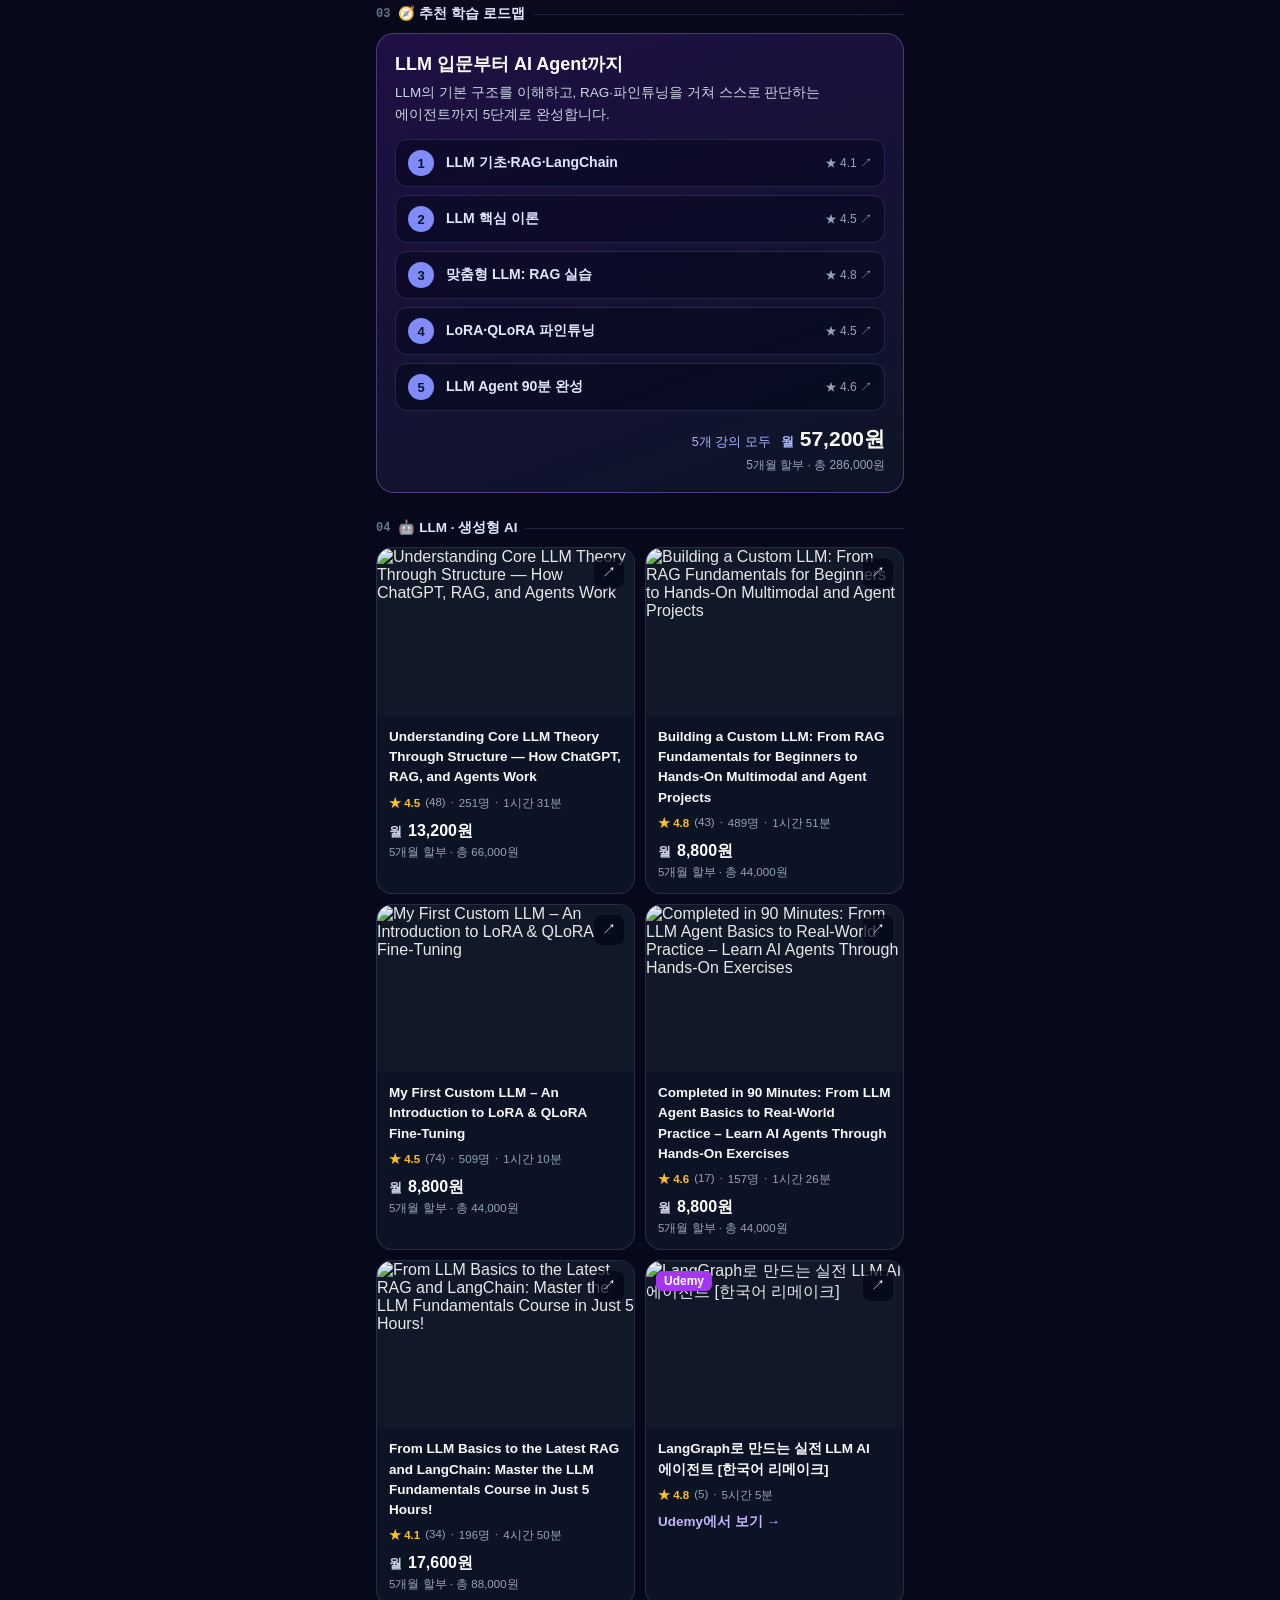
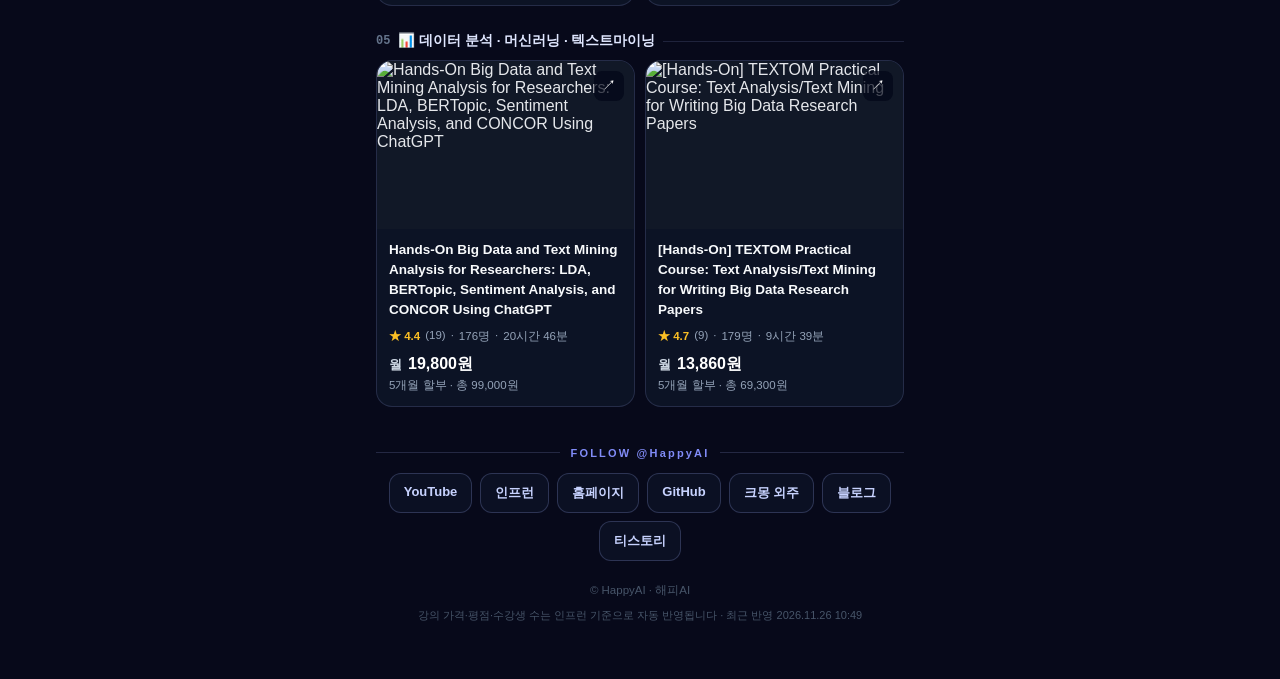
==== commit 9f06584e: "chore: 인프런 강의 데이터 자동 반영" ====
--- a/index.html
+++ b/index.html
@@ -62,7 +62,7 @@
 <div class="wrap">
 <section class="prof"><div class="ptop"><div class="icons"><a href="https://happyaidata.kr" target="_blank" rel="noopener" title="해피AI 홈페이지">⌂</a><button onclick="copyLink()" title="링크 복사">🔗</button></div>
 <img class="avatar" src="https://cdn.inflearn.com/public/files/courses/331584/017bd786-873a-492d-8cb8-4520f1a1e7bd/%EB%8C%80%EC%A7%80%201.png" alt="이진규"><h2>AI공학박사 이진규</h2><div class="role">AI소프트웨어학과 겸임교수 · 해피AI 대표</div><p>퇴근시간 당겨주는 Claude 업무자동화부터 LLM·AI Agent까지</p></div>
-<div class="stats"><div><b>1.5만+</b><span>유튜브 구독자</span></div><div><b>5,969</b><span>누적 수강생</span></div><div><b><span class="st">★</span> 4.5</b><span>수강평 평점 (412)</span></div></div></section>
+<div class="stats"><div><b>1.5만+</b><span>유튜브 구독자</span></div><div><b>5,970</b><span>누적 수강생</span></div><div><b><span class="st">★</span> 4.5</b><span>수강평 평점 (412)</span></div></div></section>
 <nav class="tabs"><button class="on" data-t="paid">강의</button><button data-t="free">무료 강의</button><button data-t="biz">기업 교육</button></nav>
 <div class="pane on" id="paid">
 <div class="sec-h"><div class="eyebrow">COURSES</div><h1>원리부터 실무까지, AI 강의</h1><p>Claude 업무자동화, LLM·RAG·AI Agent부터 데이터 분석까지 한 곳에서.</p></div><div class="inote">※ 월 금액은 5개월 할부 기준 예시이며, 실제 할부 조건은 결제 시 카드사에 따라 다릅니다.</div>
@@ -85,7 +85,7 @@
 <div class="fprice price mp" data-reg="77000" data-pay="23100" data-rate="68.51851851851852" data-end="2026-12-06T14:59:59.001Z"><div class="mline"><span class="rate">68.51851851851852%</span><span class="mo">월</span><b>4,620원</b></div><div class="sub">5개월 할부 · 총 23,100원 <s>77,000원</s></div></div>
 <a class="btn ncta" data-end="2026-12-06T14:59:59.001Z" href="https://www.inflearn.com/course/in-house-ai-agents-b?cid=345725" target="_blank" rel="noopener">얼리버드 할인 가격으로 보러가기 →</a></div></div><div class="newc"><a class="fthumb" href="https://www.inflearn.com/course/building-computer-vi?cid=345699" target="_blank" rel="noopener"><img src="https://cdn.inflearn.com/public/files/courses/345699/cover/01m80em8dcc978cs92hds0c1mx?w=960" alt="Computer Vision AI with Claude Vibe Coding: Practical Image and Video Automation" loading="lazy"><span class="ribbon nr">NEW</span><span class="ribbon sr" data-end="2026-12-04T14:59:59.001Z">얼리버드 할인 70%</span></a>
 <div class="fbody"><h2>Computer Vision AI with Claude Vibe Coding: Practical Image and Video Automation</h2><p class="fdesc">Go beyond Excel and document automation—now let AI handle photos and videos, too! This hands-on advanced course will help you understand the core principles of computer vision, build a working vision AI program through vibe coding with Claude Code, and verify for yourself that the results work as intended.</p>
-<div class="fmeta"><span>19명 수강</span><span>·</span><span>9시간 6분</span></div>
+<div class="fmeta"><span>20명 수강</span><span>·</span><span>9시간 6분</span></div>
 
 <div class="flearn"><div class="ft">이런 걸 배워요</div><div class="fl"><span>✓</span>The connections among core computer vision principles, from image preprocessing to CNNs, transfer learning, YOLO, segmentation, ViT, VLMs, and multimodal RAG.</div><div class="fl"><span>✓</span>12 hands-on computer vision exercises, including product classification, object counting, background removal, visual inspection, and document image question answering, plus 19 additional applied exercises.</div><div class="fl"><span>✓</span>The experience of turning Jupyter Notebook code into a web app (dashboard) using Claude Code vibe coding</div><div class="fl"><span>✓</span>Explore → Plan → Implement → Verify → Apply</div><div class="fl"><span>✓</span>The habit of verifying AI-generated results using benchmark numbers such as accuracy and detection results.</div></div>
 <div class="ebird" data-end="2026-12-04T14:59:59.001Z">⏰ 얼리버드 할인 마감까지 <b class="cdx">-</b></div>
@@ -116,7 +116,7 @@
 <a class="ctr" href="tel:01099732113"><span class="ci">📞</span><span class="cv"><small>전화</small>010-9973-2113</span><span class="ca">전화하기</span></a>
 <div class="ctr" onclick="copyText('leejinkyu0612@naver.com','이메일 주소가 복사되었습니다')"><span class="ci">✉️</span><span class="cv"><small>이메일</small>leejinkyu0612@naver.com</span><span class="ca">복사</span></div></div><a class="btn ghost" href="https://www.happyaidata.kr/education.html" target="_blank" rel="noopener">기업 교육 과정 보기 →</a></div>
 </div>
-<footer class="foot"><div class="eyebrow">FOLLOW @HappyAI</div><div class="soc"><a href="https://www.youtube.com/@HappyAI_0612" target="_blank" rel="noopener">YouTube</a><a href="https://www.inflearn.com/users/846696" target="_blank" rel="noopener">인프런</a><a href="https://www.happyaidata.kr/" target="_blank" rel="noopener">홈페이지</a><a href="https://github.com/leejin-kyu" target="_blank" rel="noopener">GitHub</a><a href="https://kmong.com/@%ED%95%B4%ED%94%BCAI" target="_blank" rel="noopener">크몽 외주</a><a href="https://blog.naver.com/happynlp0612" target="_blank" rel="noopener">블로그</a><a href="https://jinkyu0612.tistory.com/" target="_blank" rel="noopener">티스토리</a></div><div class="copy">© HappyAI · 해피AI</div><div class="upd">강의 가격·평점·수강생 수는 인프런 기준으로 자동 반영됩니다 · 최근 반영 2026.11.26 02:21</div></footer>
+<footer class="foot"><div class="eyebrow">FOLLOW @HappyAI</div><div class="soc"><a href="https://www.youtube.com/@HappyAI_0612" target="_blank" rel="noopener">YouTube</a><a href="https://www.inflearn.com/users/846696" target="_blank" rel="noopener">인프런</a><a href="https://www.happyaidata.kr/" target="_blank" rel="noopener">홈페이지</a><a href="https://github.com/leejin-kyu" target="_blank" rel="noopener">GitHub</a><a href="https://kmong.com/@%ED%95%B4%ED%94%BCAI" target="_blank" rel="noopener">크몽 외주</a><a href="https://blog.naver.com/happynlp0612" target="_blank" rel="noopener">블로그</a><a href="https://jinkyu0612.tistory.com/" target="_blank" rel="noopener">티스토리</a></div><div class="copy">© HappyAI · 해피AI</div><div class="upd">강의 가격·평점·수강생 수는 인프런 기준으로 자동 반영됩니다 · 최근 반영 2026.11.26 10:49</div></footer>
 </div><div class="toast" id="toast">링크가 복사되었습니다</div>
 <script>
 const f=n=>n.toLocaleString('ko-KR'),M=5,mon=n=>Math.ceil(n/M/10)*10,p2=n=>String(n).padStart(2,'0');
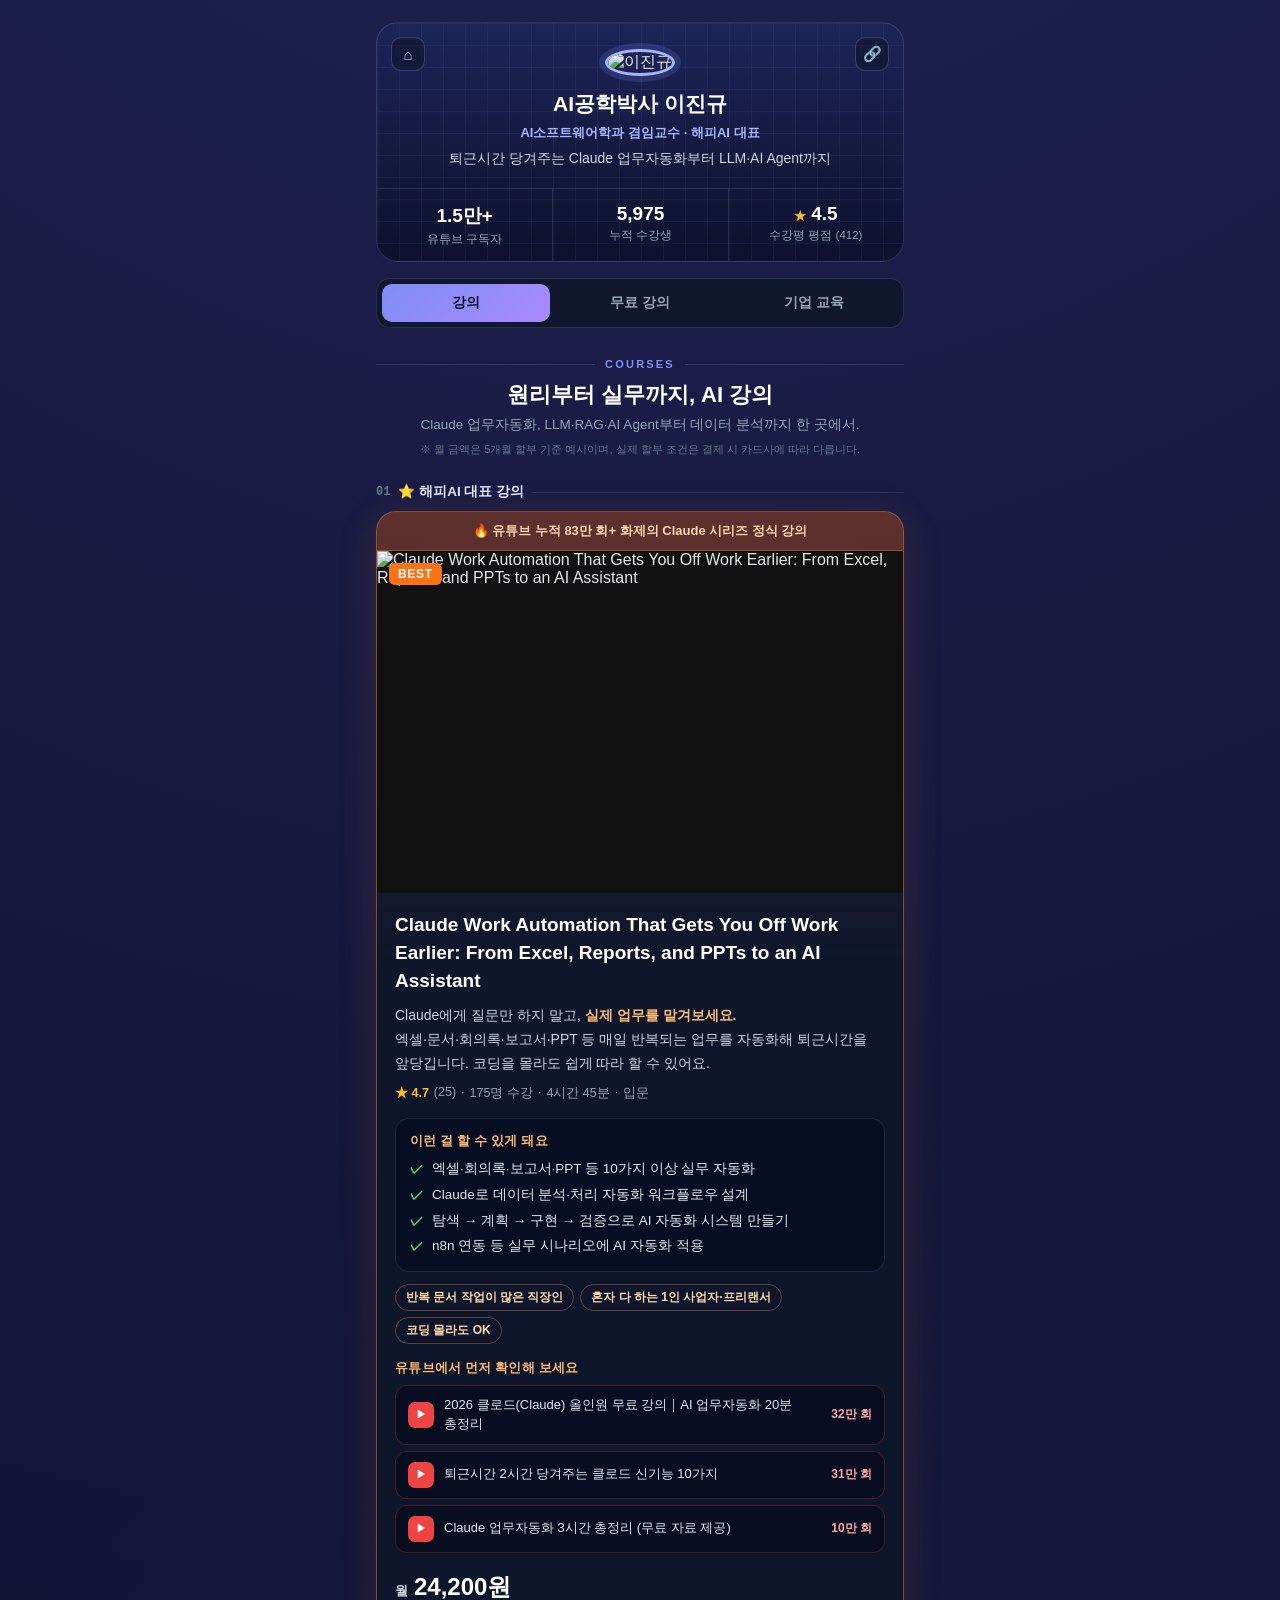
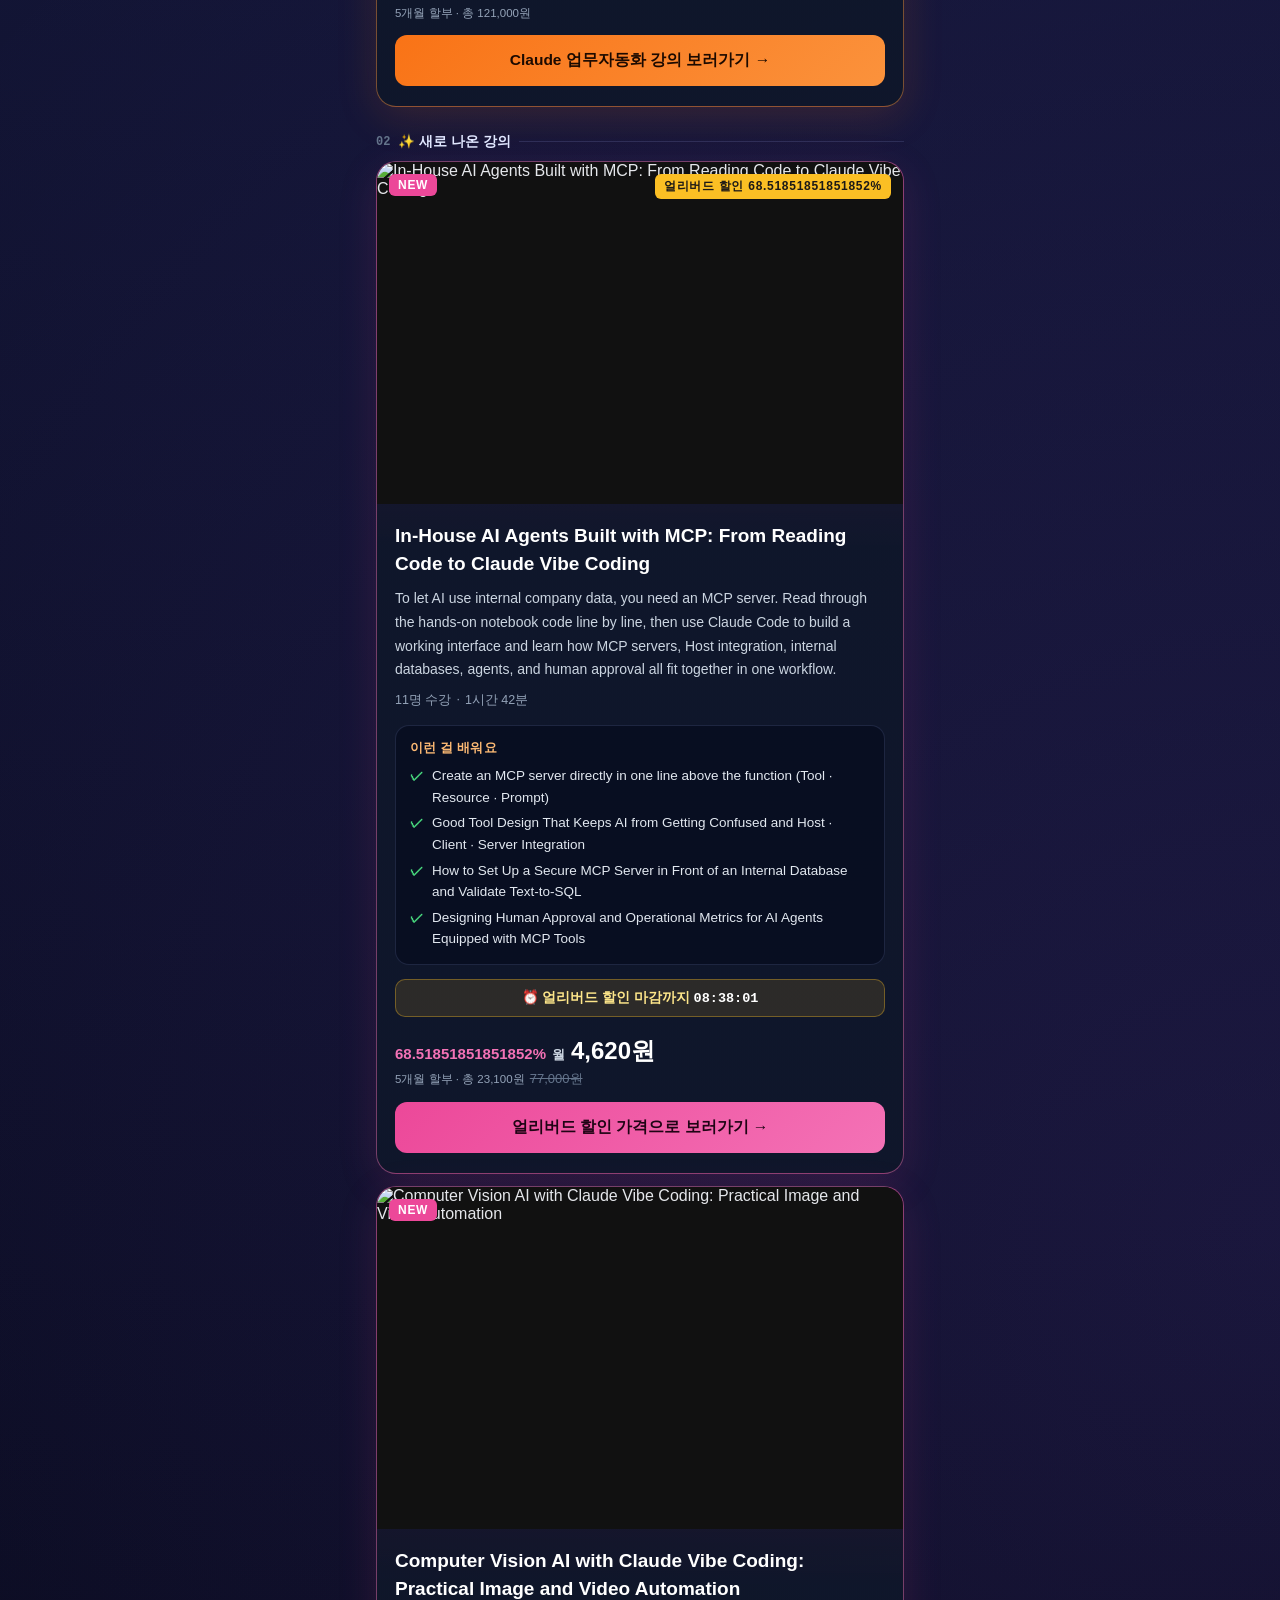
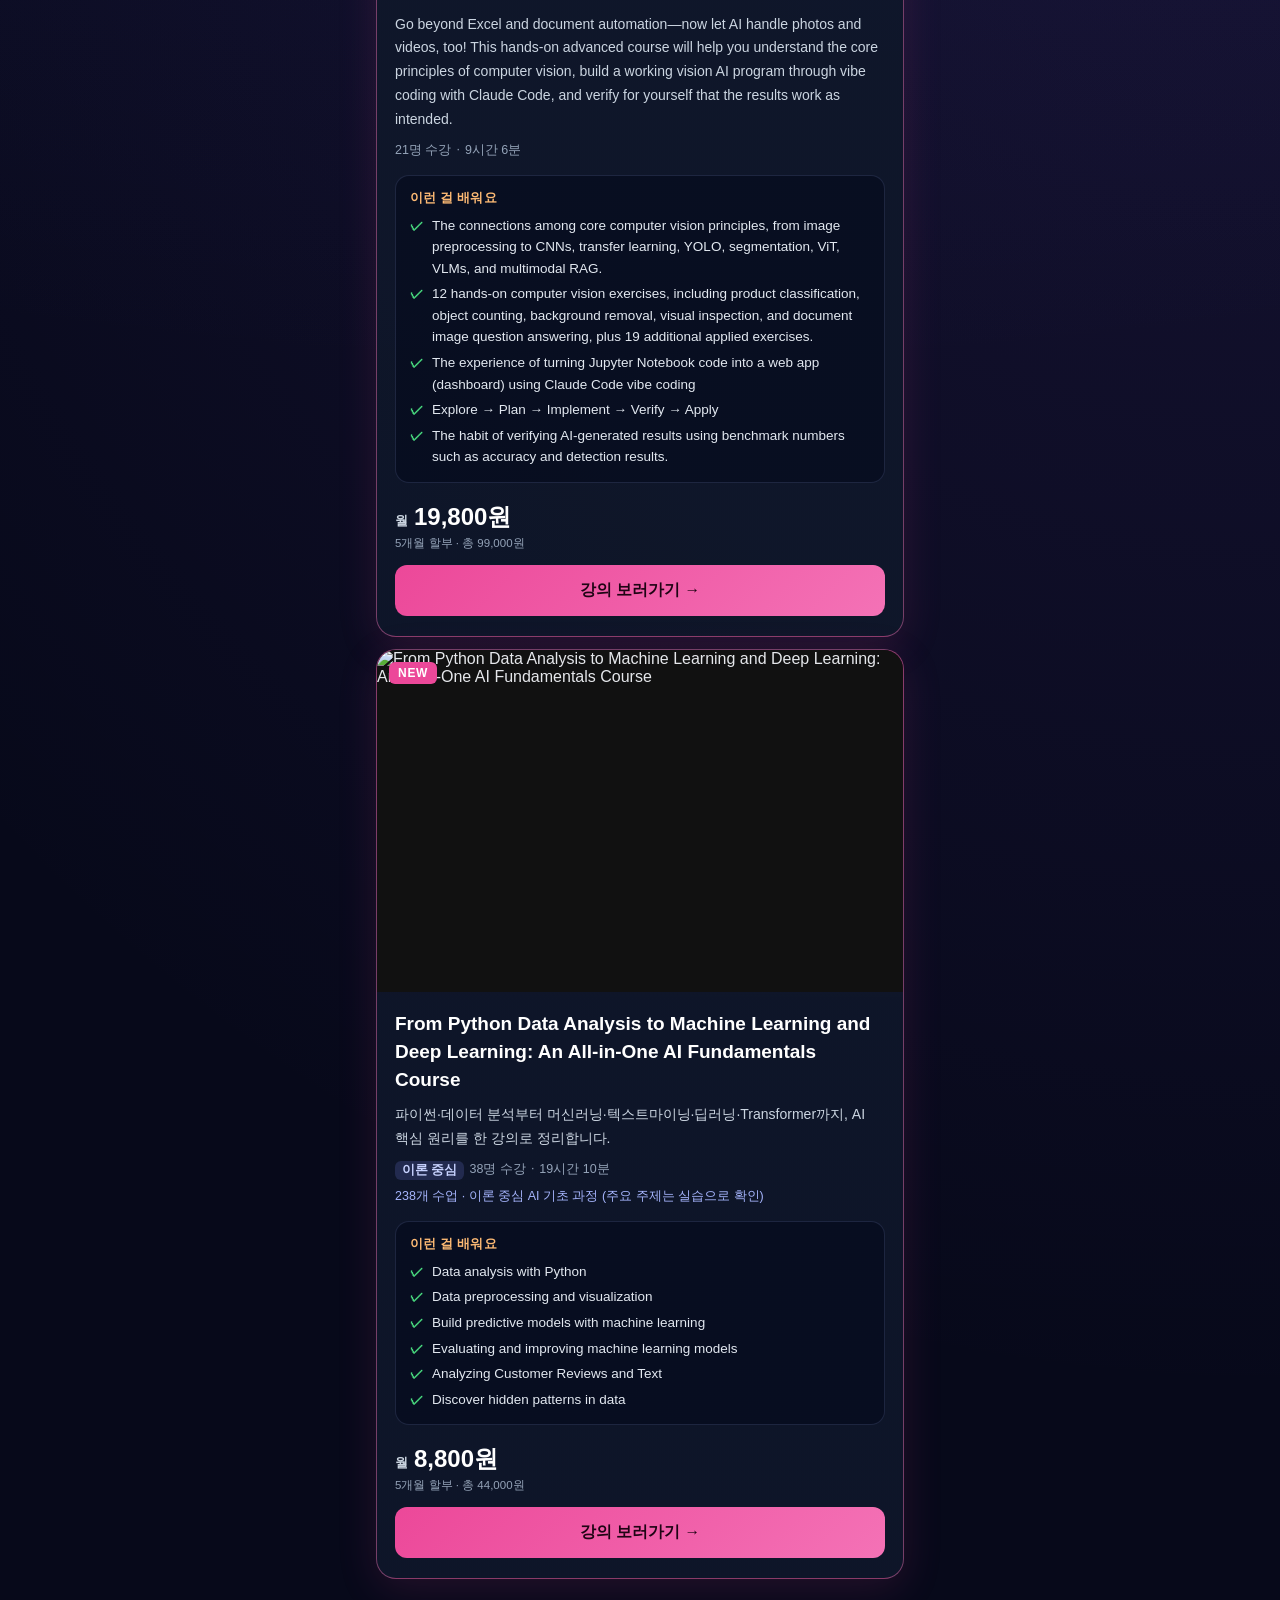
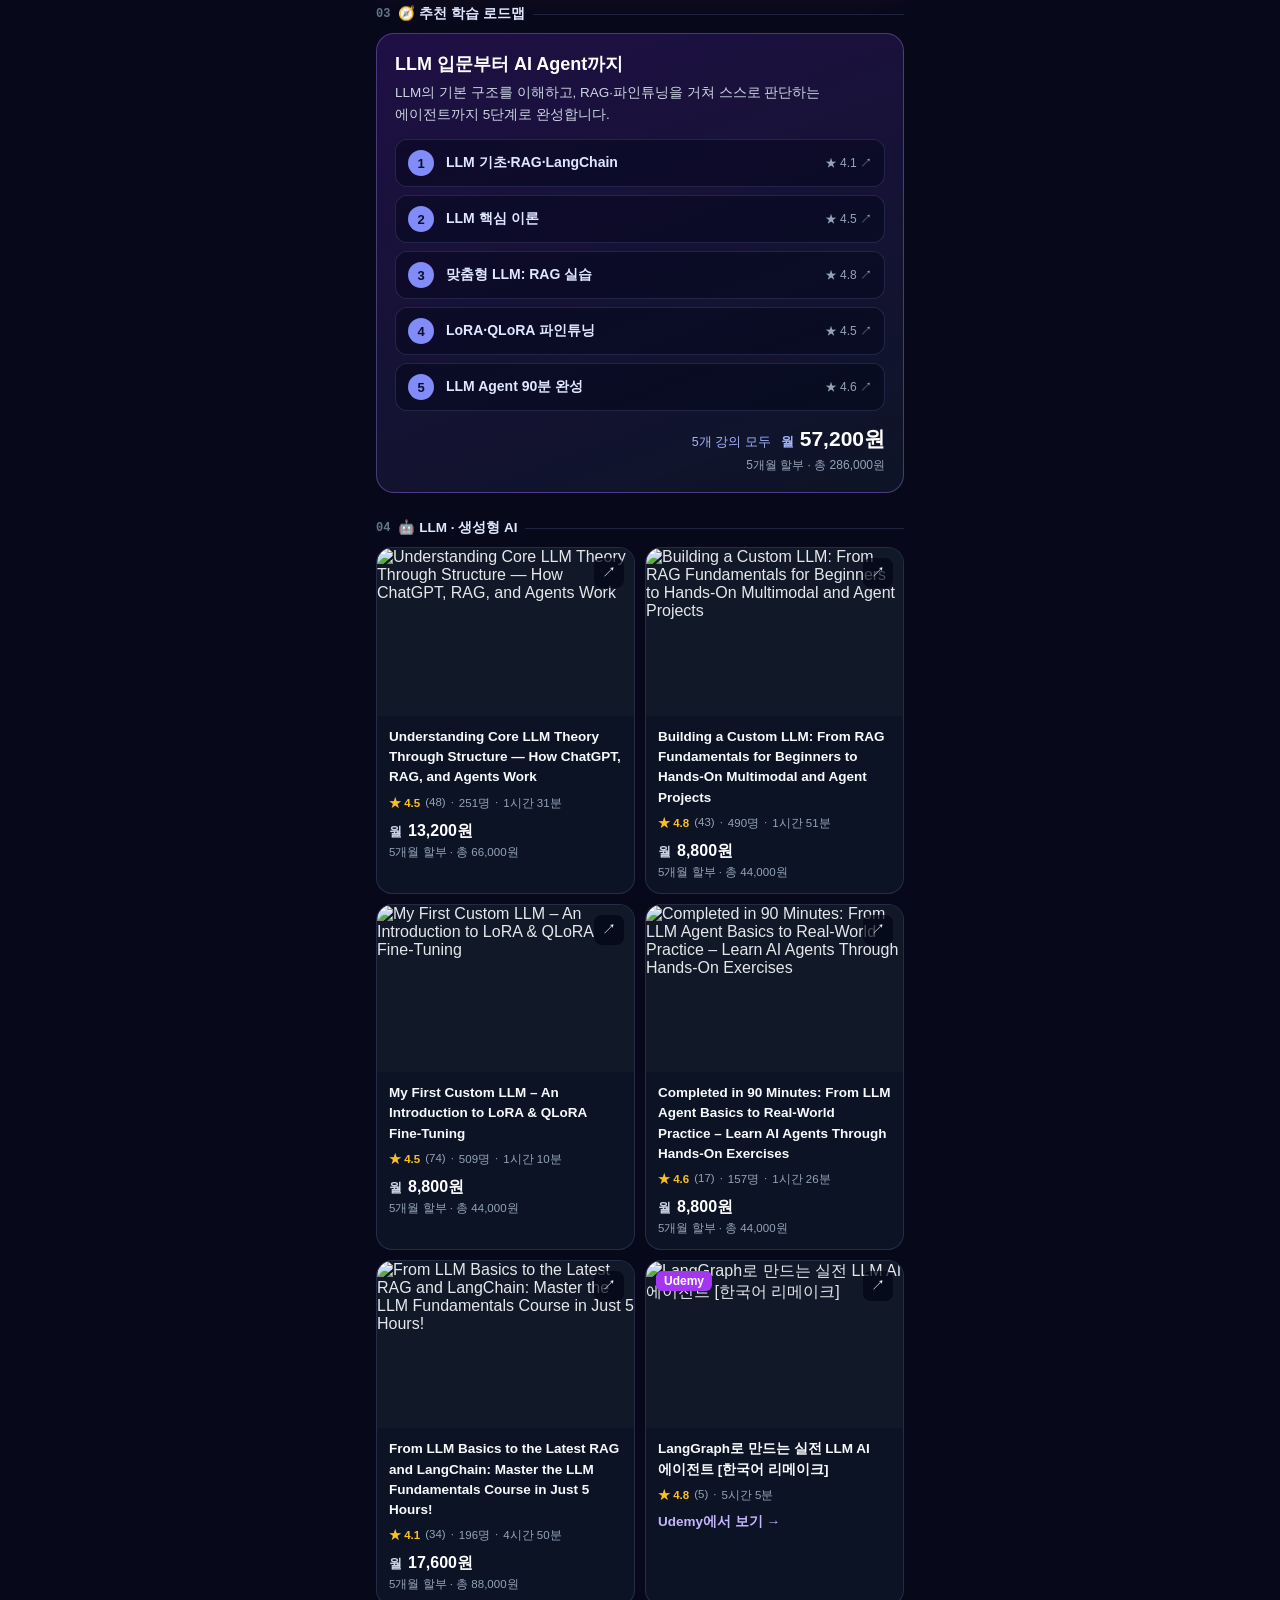
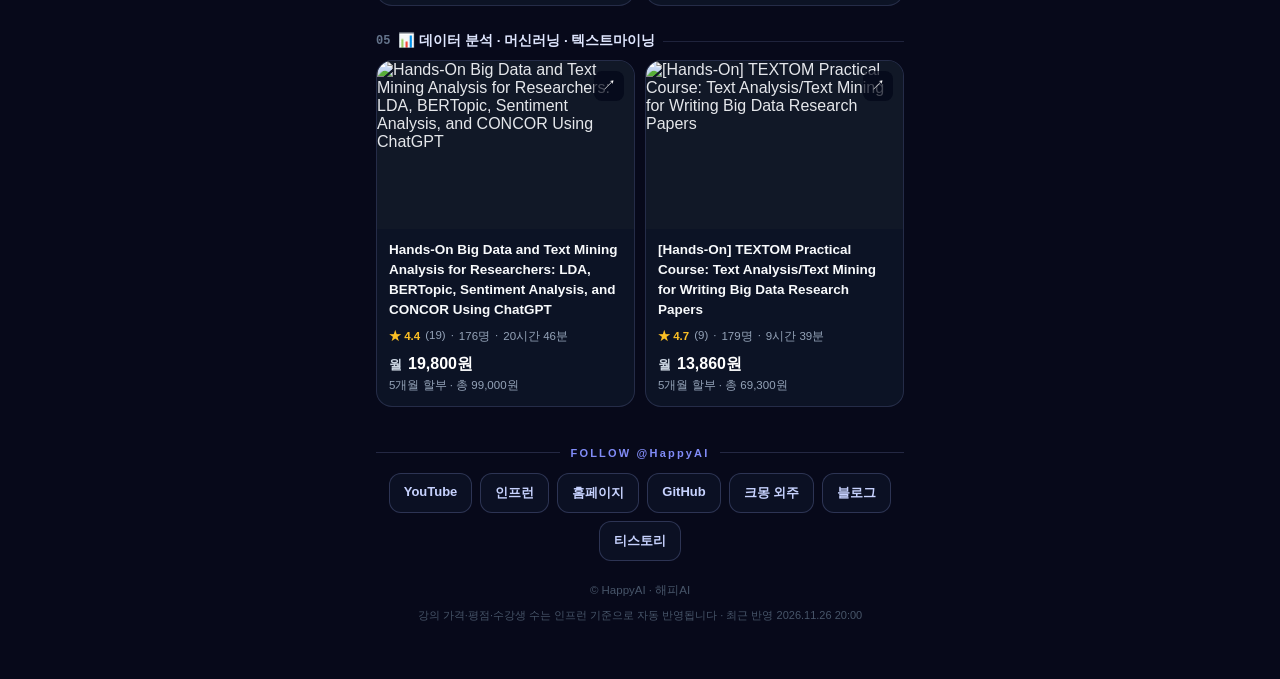
==== commit 6597b45c: "chore: 인프런 강의 데이터 자동 반영" ====
--- a/index.html
+++ b/index.html
@@ -62,7 +62,7 @@
 <div class="wrap">
 <section class="prof"><div class="ptop"><div class="icons"><a href="https://happyaidata.kr" target="_blank" rel="noopener" title="해피AI 홈페이지">⌂</a><button onclick="copyLink()" title="링크 복사">🔗</button></div>
 <img class="avatar" src="https://cdn.inflearn.com/public/files/courses/331584/017bd786-873a-492d-8cb8-4520f1a1e7bd/%EB%8C%80%EC%A7%80%201.png" alt="이진규"><h2>AI공학박사 이진규</h2><div class="role">AI소프트웨어학과 겸임교수 · 해피AI 대표</div><p>퇴근시간 당겨주는 Claude 업무자동화부터 LLM·AI Agent까지</p></div>
-<div class="stats"><div><b>1.5만+</b><span>유튜브 구독자</span></div><div><b>5,970</b><span>누적 수강생</span></div><div><b><span class="st">★</span> 4.5</b><span>수강평 평점 (412)</span></div></div></section>
+<div class="stats"><div><b>1.5만+</b><span>유튜브 구독자</span></div><div><b>5,975</b><span>누적 수강생</span></div><div><b><span class="st">★</span> 4.5</b><span>수강평 평점 (412)</span></div></div></section>
 <nav class="tabs"><button class="on" data-t="paid">강의</button><button data-t="free">무료 강의</button><button data-t="biz">기업 교육</button></nav>
 <div class="pane on" id="paid">
 <div class="sec-h"><div class="eyebrow">COURSES</div><h1>원리부터 실무까지, AI 강의</h1><p>Claude 업무자동화, LLM·RAG·AI Agent부터 데이터 분석까지 한 곳에서.</p></div><div class="inote">※ 월 금액은 5개월 할부 기준 예시이며, 실제 할부 조건은 결제 시 카드사에 따라 다릅니다.</div>
@@ -70,7 +70,7 @@
 <div class="feat"><div class="fbadge">🔥 유튜브 누적 83만 회+ 화제의 Claude 시리즈 정식 강의</div>
 <a class="fthumb" href="https://www.inflearn.com/course/mastering-practical-2?cid=343518" target="_blank" rel="noopener"><img src="https://cdn.inflearn.com/public/files/courses/343518/cover/01m2s8hkz67w4e67yhz19psrrk?w=960" alt="Claude Work Automation That Gets You Off Work Earlier: From Excel, Reports, and PPTs to an AI Assistant"><span class="ribbon">BEST</span></a>
 <div class="fbody"><h2>Claude Work Automation That Gets You Off Work Earlier: From Excel, Reports, and PPTs to an AI Assistant</h2><p class="fdesc">Claude에게 질문만 하지 말고, <b>실제 업무를 맡겨보세요.</b><br>엑셀·문서·회의록·보고서·PPT 등 매일 반복되는 업무를 자동화해 퇴근시간을 앞당깁니다. 코딩을 몰라도 쉽게 따라 할 수 있어요.</p>
-<div class="fmeta"><span class="star">★ 4.7</span><span>(25)</span><span>·</span><span>174명 수강</span><span>·</span><span>4시간 45분</span><span>·</span><span>입문</span></div>
+<div class="fmeta"><span class="star">★ 4.7</span><span>(25)</span><span>·</span><span>175명 수강</span><span>·</span><span>4시간 45분</span><span>·</span><span>입문</span></div>
 <div class="flearn"><div class="ft">이런 걸 할 수 있게 돼요</div><div class="fl"><span>✓</span>엑셀·회의록·보고서·PPT 등 10가지 이상 실무 자동화</div><div class="fl"><span>✓</span>Claude로 데이터 분석·처리 자동화 워크플로우 설계</div><div class="fl"><span>✓</span>탐색 → 계획 → 구현 → 검증으로 AI 자동화 시스템 만들기</div><div class="fl"><span>✓</span>n8n 연동 등 실무 시나리오에 AI 자동화 적용</div></div>
 <div class="ffor"><span>반복 문서 작업이 많은 직장인</span><span>혼자 다 하는 1인 사업자·프리랜서</span><span>코딩 몰라도 OK</span></div>
 <div class="fyt"><div class="ft">유튜브에서 먼저 확인해 보세요</div><a href="https://www.youtube.com/watch?v=58YFu8s2I8w" target="_blank" rel="noopener"><span class="yp">▶</span><span class="yt">2026 클로드(Claude) 올인원 무료 강의｜AI 업무자동화 20분 총정리</span><span class="yv">32만 회</span></a><a href="https://www.youtube.com/watch?v=IyHsxrCK_Zk" target="_blank" rel="noopener"><span class="yp">▶</span><span class="yt">퇴근시간 2시간 당겨주는 클로드 신기능 10가지</span><span class="yv">31만 회</span></a><a href="https://www.youtube.com/watch?v=ZN37IV4sbQg" target="_blank" rel="noopener"><span class="yp">▶</span><span class="yt">Claude 업무자동화 3시간 총정리 (무료 자료 제공)</span><span class="yv">10만 회</span></a></div>
@@ -85,7 +85,7 @@
 <div class="fprice price mp" data-reg="77000" data-pay="23100" data-rate="68.51851851851852" data-end="2026-12-06T14:59:59.001Z"><div class="mline"><span class="rate">68.51851851851852%</span><span class="mo">월</span><b>4,620원</b></div><div class="sub">5개월 할부 · 총 23,100원 <s>77,000원</s></div></div>
 <a class="btn ncta" data-end="2026-12-06T14:59:59.001Z" href="https://www.inflearn.com/course/in-house-ai-agents-b?cid=345725" target="_blank" rel="noopener">얼리버드 할인 가격으로 보러가기 →</a></div></div><div class="newc"><a class="fthumb" href="https://www.inflearn.com/course/building-computer-vi?cid=345699" target="_blank" rel="noopener"><img src="https://cdn.inflearn.com/public/files/courses/345699/cover/01m80em8dcc978cs92hds0c1mx?w=960" alt="Computer Vision AI with Claude Vibe Coding: Practical Image and Video Automation" loading="lazy"><span class="ribbon nr">NEW</span><span class="ribbon sr" data-end="2026-12-04T14:59:59.001Z">얼리버드 할인 70%</span></a>
 <div class="fbody"><h2>Computer Vision AI with Claude Vibe Coding: Practical Image and Video Automation</h2><p class="fdesc">Go beyond Excel and document automation—now let AI handle photos and videos, too! This hands-on advanced course will help you understand the core principles of computer vision, build a working vision AI program through vibe coding with Claude Code, and verify for yourself that the results work as intended.</p>
-<div class="fmeta"><span>20명 수강</span><span>·</span><span>9시간 6분</span></div>
+<div class="fmeta"><span>21명 수강</span><span>·</span><span>9시간 6분</span></div>
 
 <div class="flearn"><div class="ft">이런 걸 배워요</div><div class="fl"><span>✓</span>The connections among core computer vision principles, from image preprocessing to CNNs, transfer learning, YOLO, segmentation, ViT, VLMs, and multimodal RAG.</div><div class="fl"><span>✓</span>12 hands-on computer vision exercises, including product classification, object counting, background removal, visual inspection, and document image question answering, plus 19 additional applied exercises.</div><div class="fl"><span>✓</span>The experience of turning Jupyter Notebook code into a web app (dashboard) using Claude Code vibe coding</div><div class="fl"><span>✓</span>Explore → Plan → Implement → Verify → Apply</div><div class="fl"><span>✓</span>The habit of verifying AI-generated results using benchmark numbers such as accuracy and detection results.</div></div>
 <div class="ebird" data-end="2026-12-04T14:59:59.001Z">⏰ 얼리버드 할인 마감까지 <b class="cdx">-</b></div>
@@ -101,11 +101,11 @@
 <div class="lab"><i>03</i>🧭 추천 학습 로드맵</div><div class="road"><h3>LLM 입문부터 AI Agent까지</h3><p>LLM의 기본 구조를 이해하고, RAG·파인튜닝을 거쳐 스스로 판단하는 에이전트까지 5단계로 완성합니다.</p>
 <div class="steps"><a class="step" href="https://www.inflearn.com/course/%ED%95%B5%EC%8B%AC%EB%A7%8C-rag-langchain-%EC%B4%88%EB%B3%B4%EC%97%90%EC%84%9C-llm%EC%A0%84%EB%AC%B8%EA%B0%80%EB%A1%9C?cid=335515" target="_blank" rel="noopener"><span class="n">1</span><span class="t">LLM 기초·RAG·LangChain</span><span class="s">★ 4.1 ↗</span></a><a class="step" href="https://www.inflearn.com/course/llm-%ED%95%B5%EC%8B%AC-%EC%9D%B4%EB%A1%A0-%EA%B5%AC%EC%A1%B0%EB%A1%9C-%EC%9D%B4%ED%95%B4%ED%95%98%EA%B8%B0-c?cid=340427" target="_blank" rel="noopener"><span class="n">2</span><span class="t">LLM 핵심 이론</span><span class="s">★ 4.5 ↗</span></a><a class="step" href="https://www.inflearn.com/course/%EC%B2%98%EC%9D%8C-%EC%8B%9C%EC%9E%91%ED%95%98%EB%8A%94-%EB%B6%84%EC%9D%84-%EC%9C%84%ED%95%9C-rag-%EC%8B%A4%EC%A0%84?cid=338377" target="_blank" rel="noopener"><span class="n">3</span><span class="t">맞춤형 LLM: RAG 실습</span><span class="s">★ 4.8 ↗</span></a><a class="step" href="https://www.inflearn.com/course/%EB%A7%9E%EC%B6%A4%ED%98%95-llm-%EB%A7%8C%EB%93%A4%EA%B8%B0-lora-amp?cid=338231" target="_blank" rel="noopener"><span class="n">4</span><span class="t">LoRA·QLoRA 파인튜닝</span><span class="s">★ 4.5 ↗</span></a><a class="step" href="https://www.inflearn.com/course/1%EC%8B%9C%EA%B0%84-%EC%99%84%EC%84%B1-llm-agent-%EC%9E%85%EB%AC%B8%EB%B6%80?cid=339421" target="_blank" rel="noopener"><span class="n">5</span><span class="t">LLM Agent 90분 완성</span><span class="s">★ 4.6 ↗</span></a></div>
 <div class="tot mp" data-reg="286000" data-pay="286000"><div class="mline"><span class="lbl">5개 강의 모두</span><span class="mo">월</span><b>57,200원</b></div><div class="sub">5개월 할부 · 총 286,000원</div></div></div>
-<div class="lab"><i>04</i>🤖 LLM · 생성형 AI</div><div class="grid2"><a class="course" href="https://www.inflearn.com/course/llm-%ED%95%B5%EC%8B%AC-%EC%9D%B4%EB%A1%A0-%EA%B5%AC%EC%A1%B0%EB%A1%9C-%EC%9D%B4%ED%95%B4%ED%95%98%EA%B8%B0-c?cid=340427" target="_blank" rel="noopener"><div class="thumb"><img src="https://cdn.inflearn.com/public/files/courses/340427/cover/ai/1/aec8de86-14ed-4850-8712-f5270916ba0f.png?w=600" alt="Understanding Core LLM Theory Through Structure — How ChatGPT, RAG, and Agents Work" loading="lazy"><span class="ext">↗</span></div><div class="cbody"><h3>Understanding Core LLM Theory Through Structure — How ChatGPT, RAG, and Agents Work</h3><div class="meta"><span class="star">★ 4.5</span><span>(48)</span><span>·</span><span>251명</span><span>·</span><span>1시간 31분</span></div><div class="price mp" data-reg="66000" data-pay="66000"><div class="mline"><span class="mo">월</span><b>13,200원</b></div><div class="sub">5개월 할부 · 총 66,000원</div></div></div></a><a class="course" href="https://www.inflearn.com/course/%EC%B2%98%EC%9D%8C-%EC%8B%9C%EC%9E%91%ED%95%98%EB%8A%94-%EB%B6%84%EC%9D%84-%EC%9C%84%ED%95%9C-rag-%EC%8B%A4%EC%A0%84?cid=338377" target="_blank" rel="noopener"><div class="thumb"><img src="https://cdn.inflearn.com/public/files/courses/338377/cover/01k1mx7aapgsf6pc41rzcfqq4p?w=600" alt="Building a Custom LLM: From RAG Fundamentals for Beginners to Hands-On Multimodal and Agent Projects" loading="lazy"><span class="ext">↗</span></div><div class="cbody"><h3>Building a Custom LLM: From RAG Fundamentals for Beginners to Hands-On Multimodal and Agent Projects</h3><div class="meta"><span class="star">★ 4.8</span><span>(43)</span><span>·</span><span>489명</span><span>·</span><span>1시간 51분</span></div><div class="price mp" data-reg="44000" data-pay="44000"><div class="mline"><span class="mo">월</span><b>8,800원</b></div><div class="sub">5개월 할부 · 총 44,000원</div></div></div></a><a class="course" href="https://www.inflearn.com/course/%EB%A7%9E%EC%B6%A4%ED%98%95-llm-%EB%A7%8C%EB%93%A4%EA%B8%B0-lora-amp?cid=338231" target="_blank" rel="noopener"><div class="thumb"><img src="https://cdn.inflearn.com/public/files/courses/338231/cover/01k1nv9m1ebza77ydcptb9yv6f?w=600" alt="My First Custom LLM – An Introduction to LoRA &amp; QLoRA Fine-Tuning" loading="lazy"><span class="ext">↗</span></div><div class="cbody"><h3>My First Custom LLM – An Introduction to LoRA &amp; QLoRA Fine-Tuning</h3><div class="meta"><span class="star">★ 4.5</span><span>(74)</span><span>·</span><span>509명</span><span>·</span><span>1시간 10분</span></div><div class="price mp" data-reg="44000" data-pay="44000"><div class="mline"><span class="mo">월</span><b>8,800원</b></div><div class="sub">5개월 할부 · 총 44,000원</div></div></div></a><a class="course" href="https://www.inflearn.com/course/1%EC%8B%9C%EA%B0%84-%EC%99%84%EC%84%B1-llm-agent-%EC%9E%85%EB%AC%B8%EB%B6%80?cid=339421" target="_blank" rel="noopener"><div class="thumb"><img src="https://cdn.inflearn.com/public/files/courses/339421/cover/01k8x5qh9zb70d4441s479hqt3?w=600" alt="Completed in 90 Minutes: From LLM Agent Basics to Real-World Practice – Learn AI Agents Through Hands-On Exercises" loading="lazy"><span class="ext">↗</span></div><div class="cbody"><h3>Completed in 90 Minutes: From LLM Agent Basics to Real-World Practice – Learn AI Agents Through Hands-On Exercises</h3><div class="meta"><span class="star">★ 4.6</span><span>(17)</span><span>·</span><span>157명</span><span>·</span><span>1시간 26분</span></div><div class="price mp" data-reg="44000" data-pay="44000"><div class="mline"><span class="mo">월</span><b>8,800원</b></div><div class="sub">5개월 할부 · 총 44,000원</div></div></div></a><a class="course" href="https://www.inflearn.com/course/%ED%95%B5%EC%8B%AC%EB%A7%8C-rag-langchain-%EC%B4%88%EB%B3%B4%EC%97%90%EC%84%9C-llm%EC%A0%84%EB%AC%B8%EA%B0%80%EB%A1%9C?cid=335515" target="_blank" rel="noopener"><div class="thumb"><img src="https://cdn.inflearn.com/public/courses/335515/cover/76d5c67d-e94e-43d4-a3fd-edc0d80f5979/335515.png?w=600" alt="From LLM Basics to the Latest RAG and LangChain: Master the LLM Fundamentals Course in Just 5 Hours!" loading="lazy"><span class="ext">↗</span></div><div class="cbody"><h3>From LLM Basics to the Latest RAG and LangChain: Master the LLM Fundamentals Course in Just 5 Hours!</h3><div class="meta"><span class="star">★ 4.1</span><span>(34)</span><span>·</span><span>196명</span><span>·</span><span>4시간 50분</span></div><div class="price mp" data-reg="88000" data-pay="88000"><div class="mline"><span class="mo">월</span><b>17,600원</b></div><div class="sub">5개월 할부 · 총 88,000원</div></div></div></a><a class="course" href="https://www.udemy.com/course/langgraph-korean-remake/" target="_blank" rel="noopener"><div class="thumb"><img src="https://img-c.udemycdn.com/course/480x270/7347035_17be.jpg" alt="LangGraph로 만드는 실전 LLM AI 에이전트 [한국어 리메이크]" loading="lazy"><span class="ext">↗</span><span class="free" style="background:#a435f0;color:#fff">Udemy</span></div><div class="cbody"><h3>LangGraph로 만드는 실전 LLM AI 에이전트 [한국어 리메이크]</h3><div class="meta"><span class="star">★ 4.8</span><span>(5)</span><span>·</span><span>5시간 5분</span></div><div class="price"><b style="font-size:13.5px;color:#c4b5fd">Udemy에서 보기 →</b></div></div></a></div><div class="lab"><i>05</i>📊 데이터 분석 · 머신러닝 · 텍스트마이닝</div><div class="grid2"><a class="course" href="https://www.inflearn.com/course/%ED%8C%8C%EC%9D%B4%EC%8D%AC-%EB%B9%85%EB%8D%B0%EC%9D%B4%ED%84%B0-%ED%85%8D%EC%8A%A4%ED%8A%B8%EB%A7%88%EC%9D%B4%EB%8B%9D-%EB%B9%85%EC%B9%B4%EC%9D%B8%EC%A6%88?cid=331019" target="_blank" rel="noopener"><div class="thumb"><img src="https://cdn.inflearn.com/public/courses/331019/cover/f5bc112f-d732-4082-a16a-5a549a7f7c69/331019.png?w=600" alt="Hands-On Big Data and Text Mining Analysis for Researchers: LDA, BERTopic, Sentiment Analysis, and CONCOR Using ChatGPT" loading="lazy"><span class="ext">↗</span></div><div class="cbody"><h3>Hands-On Big Data and Text Mining Analysis for Researchers: LDA, BERTopic, Sentiment Analysis, and CONCOR Using ChatGPT</h3><div class="meta"><span class="star">★ 4.4</span><span>(19)</span><span>·</span><span>176명</span><span>·</span><span>20시간 46분</span></div><div class="price mp" data-reg="99000" data-pay="99000"><div class="mline"><span class="mo">월</span><b>19,800원</b></div><div class="sub">5개월 할부 · 총 99,000원</div></div></div></a><a class="course" href="https://www.inflearn.com/course/%ED%85%8D%EC%8A%A4%ED%86%B0-textom-%EC%8B%A4%EC%A0%84-%EC%97%B0%EC%8A%B5?cid=330219" target="_blank" rel="noopener"><div class="thumb"><img src="https://cdn.inflearn.com/public/courses/330219/cover/222b8ffa-fe15-4636-b10b-01cfd19a4114/그림1_크기줄임.png?w=600" alt="[Hands-On] TEXTOM Practical Course: Text Analysis/Text Mining for Writing Big Data Research Papers" loading="lazy"><span class="ext">↗</span></div><div class="cbody"><h3>[Hands-On] TEXTOM Practical Course: Text Analysis/Text Mining for Writing Big Data Research Papers</h3><div class="meta"><span class="star">★ 4.7</span><span>(9)</span><span>·</span><span>179명</span><span>·</span><span>9시간 39분</span></div><div class="price mp" data-reg="69300" data-pay="69300"><div class="mline"><span class="mo">월</span><b>13,860원</b></div><div class="sub">5개월 할부 · 총 69,300원</div></div></div></a></div>
+<div class="lab"><i>04</i>🤖 LLM · 생성형 AI</div><div class="grid2"><a class="course" href="https://www.inflearn.com/course/llm-%ED%95%B5%EC%8B%AC-%EC%9D%B4%EB%A1%A0-%EA%B5%AC%EC%A1%B0%EB%A1%9C-%EC%9D%B4%ED%95%B4%ED%95%98%EA%B8%B0-c?cid=340427" target="_blank" rel="noopener"><div class="thumb"><img src="https://cdn.inflearn.com/public/files/courses/340427/cover/ai/1/aec8de86-14ed-4850-8712-f5270916ba0f.png?w=600" alt="Understanding Core LLM Theory Through Structure — How ChatGPT, RAG, and Agents Work" loading="lazy"><span class="ext">↗</span></div><div class="cbody"><h3>Understanding Core LLM Theory Through Structure — How ChatGPT, RAG, and Agents Work</h3><div class="meta"><span class="star">★ 4.5</span><span>(48)</span><span>·</span><span>251명</span><span>·</span><span>1시간 31분</span></div><div class="price mp" data-reg="66000" data-pay="66000"><div class="mline"><span class="mo">월</span><b>13,200원</b></div><div class="sub">5개월 할부 · 총 66,000원</div></div></div></a><a class="course" href="https://www.inflearn.com/course/%EC%B2%98%EC%9D%8C-%EC%8B%9C%EC%9E%91%ED%95%98%EB%8A%94-%EB%B6%84%EC%9D%84-%EC%9C%84%ED%95%9C-rag-%EC%8B%A4%EC%A0%84?cid=338377" target="_blank" rel="noopener"><div class="thumb"><img src="https://cdn.inflearn.com/public/files/courses/338377/cover/01k1mx7aapgsf6pc41rzcfqq4p?w=600" alt="Building a Custom LLM: From RAG Fundamentals for Beginners to Hands-On Multimodal and Agent Projects" loading="lazy"><span class="ext">↗</span></div><div class="cbody"><h3>Building a Custom LLM: From RAG Fundamentals for Beginners to Hands-On Multimodal and Agent Projects</h3><div class="meta"><span class="star">★ 4.8</span><span>(43)</span><span>·</span><span>490명</span><span>·</span><span>1시간 51분</span></div><div class="price mp" data-reg="44000" data-pay="44000"><div class="mline"><span class="mo">월</span><b>8,800원</b></div><div class="sub">5개월 할부 · 총 44,000원</div></div></div></a><a class="course" href="https://www.inflearn.com/course/%EB%A7%9E%EC%B6%A4%ED%98%95-llm-%EB%A7%8C%EB%93%A4%EA%B8%B0-lora-amp?cid=338231" target="_blank" rel="noopener"><div class="thumb"><img src="https://cdn.inflearn.com/public/files/courses/338231/cover/01k1nv9m1ebza77ydcptb9yv6f?w=600" alt="My First Custom LLM – An Introduction to LoRA &amp; QLoRA Fine-Tuning" loading="lazy"><span class="ext">↗</span></div><div class="cbody"><h3>My First Custom LLM – An Introduction to LoRA &amp; QLoRA Fine-Tuning</h3><div class="meta"><span class="star">★ 4.5</span><span>(74)</span><span>·</span><span>509명</span><span>·</span><span>1시간 10분</span></div><div class="price mp" data-reg="44000" data-pay="44000"><div class="mline"><span class="mo">월</span><b>8,800원</b></div><div class="sub">5개월 할부 · 총 44,000원</div></div></div></a><a class="course" href="https://www.inflearn.com/course/1%EC%8B%9C%EA%B0%84-%EC%99%84%EC%84%B1-llm-agent-%EC%9E%85%EB%AC%B8%EB%B6%80?cid=339421" target="_blank" rel="noopener"><div class="thumb"><img src="https://cdn.inflearn.com/public/files/courses/339421/cover/01k8x5qh9zb70d4441s479hqt3?w=600" alt="Completed in 90 Minutes: From LLM Agent Basics to Real-World Practice – Learn AI Agents Through Hands-On Exercises" loading="lazy"><span class="ext">↗</span></div><div class="cbody"><h3>Completed in 90 Minutes: From LLM Agent Basics to Real-World Practice – Learn AI Agents Through Hands-On Exercises</h3><div class="meta"><span class="star">★ 4.6</span><span>(17)</span><span>·</span><span>157명</span><span>·</span><span>1시간 26분</span></div><div class="price mp" data-reg="44000" data-pay="44000"><div class="mline"><span class="mo">월</span><b>8,800원</b></div><div class="sub">5개월 할부 · 총 44,000원</div></div></div></a><a class="course" href="https://www.inflearn.com/course/%ED%95%B5%EC%8B%AC%EB%A7%8C-rag-langchain-%EC%B4%88%EB%B3%B4%EC%97%90%EC%84%9C-llm%EC%A0%84%EB%AC%B8%EA%B0%80%EB%A1%9C?cid=335515" target="_blank" rel="noopener"><div class="thumb"><img src="https://cdn.inflearn.com/public/courses/335515/cover/76d5c67d-e94e-43d4-a3fd-edc0d80f5979/335515.png?w=600" alt="From LLM Basics to the Latest RAG and LangChain: Master the LLM Fundamentals Course in Just 5 Hours!" loading="lazy"><span class="ext">↗</span></div><div class="cbody"><h3>From LLM Basics to the Latest RAG and LangChain: Master the LLM Fundamentals Course in Just 5 Hours!</h3><div class="meta"><span class="star">★ 4.1</span><span>(34)</span><span>·</span><span>196명</span><span>·</span><span>4시간 50분</span></div><div class="price mp" data-reg="88000" data-pay="88000"><div class="mline"><span class="mo">월</span><b>17,600원</b></div><div class="sub">5개월 할부 · 총 88,000원</div></div></div></a><a class="course" href="https://www.udemy.com/course/langgraph-korean-remake/" target="_blank" rel="noopener"><div class="thumb"><img src="https://img-c.udemycdn.com/course/480x270/7347035_17be.jpg" alt="LangGraph로 만드는 실전 LLM AI 에이전트 [한국어 리메이크]" loading="lazy"><span class="ext">↗</span><span class="free" style="background:#a435f0;color:#fff">Udemy</span></div><div class="cbody"><h3>LangGraph로 만드는 실전 LLM AI 에이전트 [한국어 리메이크]</h3><div class="meta"><span class="star">★ 4.8</span><span>(5)</span><span>·</span><span>5시간 5분</span></div><div class="price"><b style="font-size:13.5px;color:#c4b5fd">Udemy에서 보기 →</b></div></div></a></div><div class="lab"><i>05</i>📊 데이터 분석 · 머신러닝 · 텍스트마이닝</div><div class="grid2"><a class="course" href="https://www.inflearn.com/course/%ED%8C%8C%EC%9D%B4%EC%8D%AC-%EB%B9%85%EB%8D%B0%EC%9D%B4%ED%84%B0-%ED%85%8D%EC%8A%A4%ED%8A%B8%EB%A7%88%EC%9D%B4%EB%8B%9D-%EB%B9%85%EC%B9%B4%EC%9D%B8%EC%A6%88?cid=331019" target="_blank" rel="noopener"><div class="thumb"><img src="https://cdn.inflearn.com/public/courses/331019/cover/f5bc112f-d732-4082-a16a-5a549a7f7c69/331019.png?w=600" alt="Hands-On Big Data and Text Mining Analysis for Researchers: LDA, BERTopic, Sentiment Analysis, and CONCOR Using ChatGPT" loading="lazy"><span class="ext">↗</span></div><div class="cbody"><h3>Hands-On Big Data and Text Mining Analysis for Researchers: LDA, BERTopic, Sentiment Analysis, and CONCOR Using ChatGPT</h3><div class="meta"><span class="star">★ 4.4</span><span>(19)</span><span>·</span><span>176명</span><span>·</span><span>20시간 46분</span></div><div class="price mp" data-reg="99000" data-pay="99000"><div class="mline"><span class="mo">월</span><b>19,800원</b></div><div class="sub">5개월 할부 · 총 99,000원</div></div></div></a><a class="course" href="https://www.inflearn.com/course/%ED%85%8D%EC%8A%A4%ED%86%B0-textom-%EC%8B%A4%EC%A0%84-%EC%97%B0%EC%8A%B5?cid=330219" target="_blank" rel="noopener"><div class="thumb"><img src="https://cdn.inflearn.com/public/courses/330219/cover/222b8ffa-fe15-4636-b10b-01cfd19a4114/그림1_크기줄임.png?w=600" alt="[Hands-On] TEXTOM Practical Course: Text Analysis/Text Mining for Writing Big Data Research Papers" loading="lazy"><span class="ext">↗</span></div><div class="cbody"><h3>[Hands-On] TEXTOM Practical Course: Text Analysis/Text Mining for Writing Big Data Research Papers</h3><div class="meta"><span class="star">★ 4.7</span><span>(9)</span><span>·</span><span>179명</span><span>·</span><span>9시간 39분</span></div><div class="price mp" data-reg="69300" data-pay="69300"><div class="mline"><span class="mo">월</span><b>13,860원</b></div><div class="sub">5개월 할부 · 총 69,300원</div></div></div></a></div>
 </div>
 <div class="pane" id="free">
 <div class="sec-h"><div class="eyebrow">FREE</div><h1>무료로 먼저 시작해 보세요</h1><p>부담 없이 시작하는 입문 강의 5개.</p></div>
-<div class="lab"><i>01</i>🎁 무료 강의</div><div class="grid2"><a class="course" href="https://www.happyaidata.kr/free-claude.html" target="_blank" rel="noopener"><div class="thumb"><img src="https://cdn.inflearn.com/public/files/courses/343518/cover/01m2s8hkz67w4e67yhz19psrrk?w=600" alt="Claude 업무자동화 입문 무료 강의: 엑셀·보고서·PPT·AI 비서" loading="lazy"><span class="ext">↗</span><span class="free">무료</span></div><div class="cbody"><h3>Claude 업무자동화 입문 무료 강의: 엑셀·보고서·PPT·AI 비서</h3><div class="meta"><span>10강</span><span>·</span><span>84분</span><span>·</span><span>실습자료 제공</span></div><div class="price"><b class="fr">무료</b></div></div></a><a class="course" href="https://www.inflearn.com/course/chatgpt-python-%EA%B8%B0%EC%B4%88%EB%AC%B8%EB%B2%95?cid=331584" target="_blank" rel="noopener"><div class="thumb"><img src="https://cdn.inflearn.com/public/courses/331584/cover/1aa0d8ee-cf68-4752-96b3-0638c1a88cfa/230630_ChatGPTwithPython인프런.png?w=600" alt="Python Basics Using ChatGPT, Explained by an AI Researcher" loading="lazy"><span class="ext">↗</span><span class="free">무료</span></div><div class="cbody"><h3>Python Basics Using ChatGPT, Explained by an AI Researcher</h3><div class="meta"><span class="star">★ 4.5</span><span>(62)</span><span>·</span><span>1,449명</span><span>·</span><span>2시간 21분</span></div><div class="price"><b class="fr">무료</b></div></div></a><a class="course" href="https://www.inflearn.com/course/%ED%8C%8C%EC%9D%B4%EC%8D%AC-%EC%B4%88%EB%B3%B4%EC%9E%90-%ED%80%80%ED%8A%B8%ED%88%AC%EC%9E%90-%EC%89%BD%EA%B2%8C%EC%8B%9C%EC%9E%91%ED%95%98%EA%B8%B0?cid=331791" target="_blank" rel="noopener"><div class="thumb"><img src="https://cdn.inflearn.com/public/courses/331791/cover/84473c0d-8c32-4e11-9ae3-191e546b193f/331791.png?w=600" alt="(Free) Introduction to Stock Price Data Analysis with Python (Finance/Quant)" loading="lazy"><span class="ext">↗</span><span class="free">무료</span></div><div class="cbody"><h3>(Free) Introduction to Stock Price Data Analysis with Python (Finance/Quant)</h3><div class="meta"><span class="star">★ 4.6</span><span>(40)</span><span>·</span><span>1,168명</span><span>·</span><span>2시간 17분</span></div><div class="price"><b class="fr">무료</b></div></div></a><a class="course" href="https://www.inflearn.com/course/%ED%8C%8C%EC%9D%B4%EC%8D%AC-%EC%95%B1%EB%A6%AC%EB%B7%B0-%EB%B6%84%EC%84%9D%ED%95%98%EA%B8%B0-%ED%85%8D%EC%8A%A4%ED%8A%B8%EB%A7%88%EC%9D%B4%EB%8B%9D?cid=331163" target="_blank" rel="noopener"><div class="thumb"><img src="https://cdn.inflearn.com/public/courses/331163/cover/74cc657a-a8f9-4a78-8edb-0d5fcd4c4c75/331163.png?w=600" alt="[Free] Basic Text Mining: App Review Analysis with Python (Completed in 40 Minutes)" loading="lazy"><span class="ext">↗</span><span class="free">무료</span></div><div class="cbody"><h3>[Free] Basic Text Mining: App Review Analysis with Python (Completed in 40 Minutes)</h3><div class="meta"><span class="star">★ 4.7</span><span>(18)</span><span>·</span><span>723명</span><span>·</span><span>52분</span></div><div class="price"><b class="fr">무료</b></div></div></a><a class="course" href="https://www.inflearn.com/course/%ED%85%8D%EC%8A%A4%ED%86%B0-sv-%EA%B8%B0%EC%B4%88%EA%B0%95%EC%9D%98-%EB%B9%85%EB%8D%B0%EC%9D%B4%ED%84%B0-%EB%85%BC%EB%AC%B8%EC%9E%91%EC%84%B1-sns-%EC%9D%B8%EC%8B%9D%EB%B6%84%EC%84%9D?cid=331446" target="_blank" rel="noopener"><div class="thumb"><img src="https://cdn.inflearn.com/public/courses/331446/cover/90f3205d-1a4e-487b-ace0-350b844a12f6/banner1.png?w=600" alt="[Free] TEXTOM TEXTOM 24 New Version Basic Course: SNS Perception Analysis for Writing Papers on Basic Big Data Analysis" loading="lazy"><span class="ext">↗</span><span class="free">무료</span></div><div class="cbody"><h3>[Free] TEXTOM TEXTOM 24 New Version Basic Course: SNS Perception Analysis for Writing Papers on Basic Big Data Analysis</h3><div class="meta"><span class="star">★ 4.7</span><span>(22)</span><span>·</span><span>430명</span><span>·</span><span>2시간 5분</span></div><div class="price"><b class="fr">무료</b></div></div></a></div>
+<div class="lab"><i>01</i>🎁 무료 강의</div><div class="grid2"><a class="course" href="https://www.happyaidata.kr/free-claude.html" target="_blank" rel="noopener"><div class="thumb"><img src="https://cdn.inflearn.com/public/files/courses/343518/cover/01m2s8hkz67w4e67yhz19psrrk?w=600" alt="Claude 업무자동화 입문 무료 강의: 엑셀·보고서·PPT·AI 비서" loading="lazy"><span class="ext">↗</span><span class="free">무료</span></div><div class="cbody"><h3>Claude 업무자동화 입문 무료 강의: 엑셀·보고서·PPT·AI 비서</h3><div class="meta"><span>10강</span><span>·</span><span>84분</span><span>·</span><span>실습자료 제공</span></div><div class="price"><b class="fr">무료</b></div></div></a><a class="course" href="https://www.inflearn.com/course/chatgpt-python-%EA%B8%B0%EC%B4%88%EB%AC%B8%EB%B2%95?cid=331584" target="_blank" rel="noopener"><div class="thumb"><img src="https://cdn.inflearn.com/public/courses/331584/cover/1aa0d8ee-cf68-4752-96b3-0638c1a88cfa/230630_ChatGPTwithPython인프런.png?w=600" alt="Python Basics Using ChatGPT, Explained by an AI Researcher" loading="lazy"><span class="ext">↗</span><span class="free">무료</span></div><div class="cbody"><h3>Python Basics Using ChatGPT, Explained by an AI Researcher</h3><div class="meta"><span class="star">★ 4.5</span><span>(62)</span><span>·</span><span>1,449명</span><span>·</span><span>2시간 21분</span></div><div class="price"><b class="fr">무료</b></div></div></a><a class="course" href="https://www.inflearn.com/course/%ED%8C%8C%EC%9D%B4%EC%8D%AC-%EC%B4%88%EB%B3%B4%EC%9E%90-%ED%80%80%ED%8A%B8%ED%88%AC%EC%9E%90-%EC%89%BD%EA%B2%8C%EC%8B%9C%EC%9E%91%ED%95%98%EA%B8%B0?cid=331791" target="_blank" rel="noopener"><div class="thumb"><img src="https://cdn.inflearn.com/public/courses/331791/cover/84473c0d-8c32-4e11-9ae3-191e546b193f/331791.png?w=600" alt="(Free) Introduction to Stock Price Data Analysis with Python (Finance/Quant)" loading="lazy"><span class="ext">↗</span><span class="free">무료</span></div><div class="cbody"><h3>(Free) Introduction to Stock Price Data Analysis with Python (Finance/Quant)</h3><div class="meta"><span class="star">★ 4.6</span><span>(40)</span><span>·</span><span>1,170명</span><span>·</span><span>2시간 17분</span></div><div class="price"><b class="fr">무료</b></div></div></a><a class="course" href="https://www.inflearn.com/course/%ED%8C%8C%EC%9D%B4%EC%8D%AC-%EC%95%B1%EB%A6%AC%EB%B7%B0-%EB%B6%84%EC%84%9D%ED%95%98%EA%B8%B0-%ED%85%8D%EC%8A%A4%ED%8A%B8%EB%A7%88%EC%9D%B4%EB%8B%9D?cid=331163" target="_blank" rel="noopener"><div class="thumb"><img src="https://cdn.inflearn.com/public/courses/331163/cover/74cc657a-a8f9-4a78-8edb-0d5fcd4c4c75/331163.png?w=600" alt="[Free] Basic Text Mining: App Review Analysis with Python (Completed in 40 Minutes)" loading="lazy"><span class="ext">↗</span><span class="free">무료</span></div><div class="cbody"><h3>[Free] Basic Text Mining: App Review Analysis with Python (Completed in 40 Minutes)</h3><div class="meta"><span class="star">★ 4.7</span><span>(18)</span><span>·</span><span>723명</span><span>·</span><span>52분</span></div><div class="price"><b class="fr">무료</b></div></div></a><a class="course" href="https://www.inflearn.com/course/%ED%85%8D%EC%8A%A4%ED%86%B0-sv-%EA%B8%B0%EC%B4%88%EA%B0%95%EC%9D%98-%EB%B9%85%EB%8D%B0%EC%9D%B4%ED%84%B0-%EB%85%BC%EB%AC%B8%EC%9E%91%EC%84%B1-sns-%EC%9D%B8%EC%8B%9D%EB%B6%84%EC%84%9D?cid=331446" target="_blank" rel="noopener"><div class="thumb"><img src="https://cdn.inflearn.com/public/courses/331446/cover/90f3205d-1a4e-487b-ace0-350b844a12f6/banner1.png?w=600" alt="[Free] TEXTOM TEXTOM 24 New Version Basic Course: SNS Perception Analysis for Writing Papers on Basic Big Data Analysis" loading="lazy"><span class="ext">↗</span><span class="free">무료</span></div><div class="cbody"><h3>[Free] TEXTOM TEXTOM 24 New Version Basic Course: SNS Perception Analysis for Writing Papers on Basic Big Data Analysis</h3><div class="meta"><span class="star">★ 4.7</span><span>(22)</span><span>·</span><span>430명</span><span>·</span><span>2시간 5분</span></div><div class="price"><b class="fr">무료</b></div></div></a></div>
 </div>
 <div class="pane" id="biz">
 <div class="sec-h"><div class="eyebrow">FOR BUSINESS</div><h1>기업·기관 교육 및 프로젝트</h1><p>현장에 맞춘 생성형 AI 교육과 AI 프로젝트를 함께합니다.</p></div>
@@ -116,7 +116,7 @@
 <a class="ctr" href="tel:01099732113"><span class="ci">📞</span><span class="cv"><small>전화</small>010-9973-2113</span><span class="ca">전화하기</span></a>
 <div class="ctr" onclick="copyText('leejinkyu0612@naver.com','이메일 주소가 복사되었습니다')"><span class="ci">✉️</span><span class="cv"><small>이메일</small>leejinkyu0612@naver.com</span><span class="ca">복사</span></div></div><a class="btn ghost" href="https://www.happyaidata.kr/education.html" target="_blank" rel="noopener">기업 교육 과정 보기 →</a></div>
 </div>
-<footer class="foot"><div class="eyebrow">FOLLOW @HappyAI</div><div class="soc"><a href="https://www.youtube.com/@HappyAI_0612" target="_blank" rel="noopener">YouTube</a><a href="https://www.inflearn.com/users/846696" target="_blank" rel="noopener">인프런</a><a href="https://www.happyaidata.kr/" target="_blank" rel="noopener">홈페이지</a><a href="https://github.com/leejin-kyu" target="_blank" rel="noopener">GitHub</a><a href="https://kmong.com/@%ED%95%B4%ED%94%BCAI" target="_blank" rel="noopener">크몽 외주</a><a href="https://blog.naver.com/happynlp0612" target="_blank" rel="noopener">블로그</a><a href="https://jinkyu0612.tistory.com/" target="_blank" rel="noopener">티스토리</a></div><div class="copy">© HappyAI · 해피AI</div><div class="upd">강의 가격·평점·수강생 수는 인프런 기준으로 자동 반영됩니다 · 최근 반영 2026.11.26 10:49</div></footer>
+<footer class="foot"><div class="eyebrow">FOLLOW @HappyAI</div><div class="soc"><a href="https://www.youtube.com/@HappyAI_0612" target="_blank" rel="noopener">YouTube</a><a href="https://www.inflearn.com/users/846696" target="_blank" rel="noopener">인프런</a><a href="https://www.happyaidata.kr/" target="_blank" rel="noopener">홈페이지</a><a href="https://github.com/leejin-kyu" target="_blank" rel="noopener">GitHub</a><a href="https://kmong.com/@%ED%95%B4%ED%94%BCAI" target="_blank" rel="noopener">크몽 외주</a><a href="https://blog.naver.com/happynlp0612" target="_blank" rel="noopener">블로그</a><a href="https://jinkyu0612.tistory.com/" target="_blank" rel="noopener">티스토리</a></div><div class="copy">© HappyAI · 해피AI</div><div class="upd">강의 가격·평점·수강생 수는 인프런 기준으로 자동 반영됩니다 · 최근 반영 2026.11.26 20:00</div></footer>
 </div><div class="toast" id="toast">링크가 복사되었습니다</div>
 <script>
 const f=n=>n.toLocaleString('ko-KR'),M=5,mon=n=>Math.ceil(n/M/10)*10,p2=n=>String(n).padStart(2,'0');
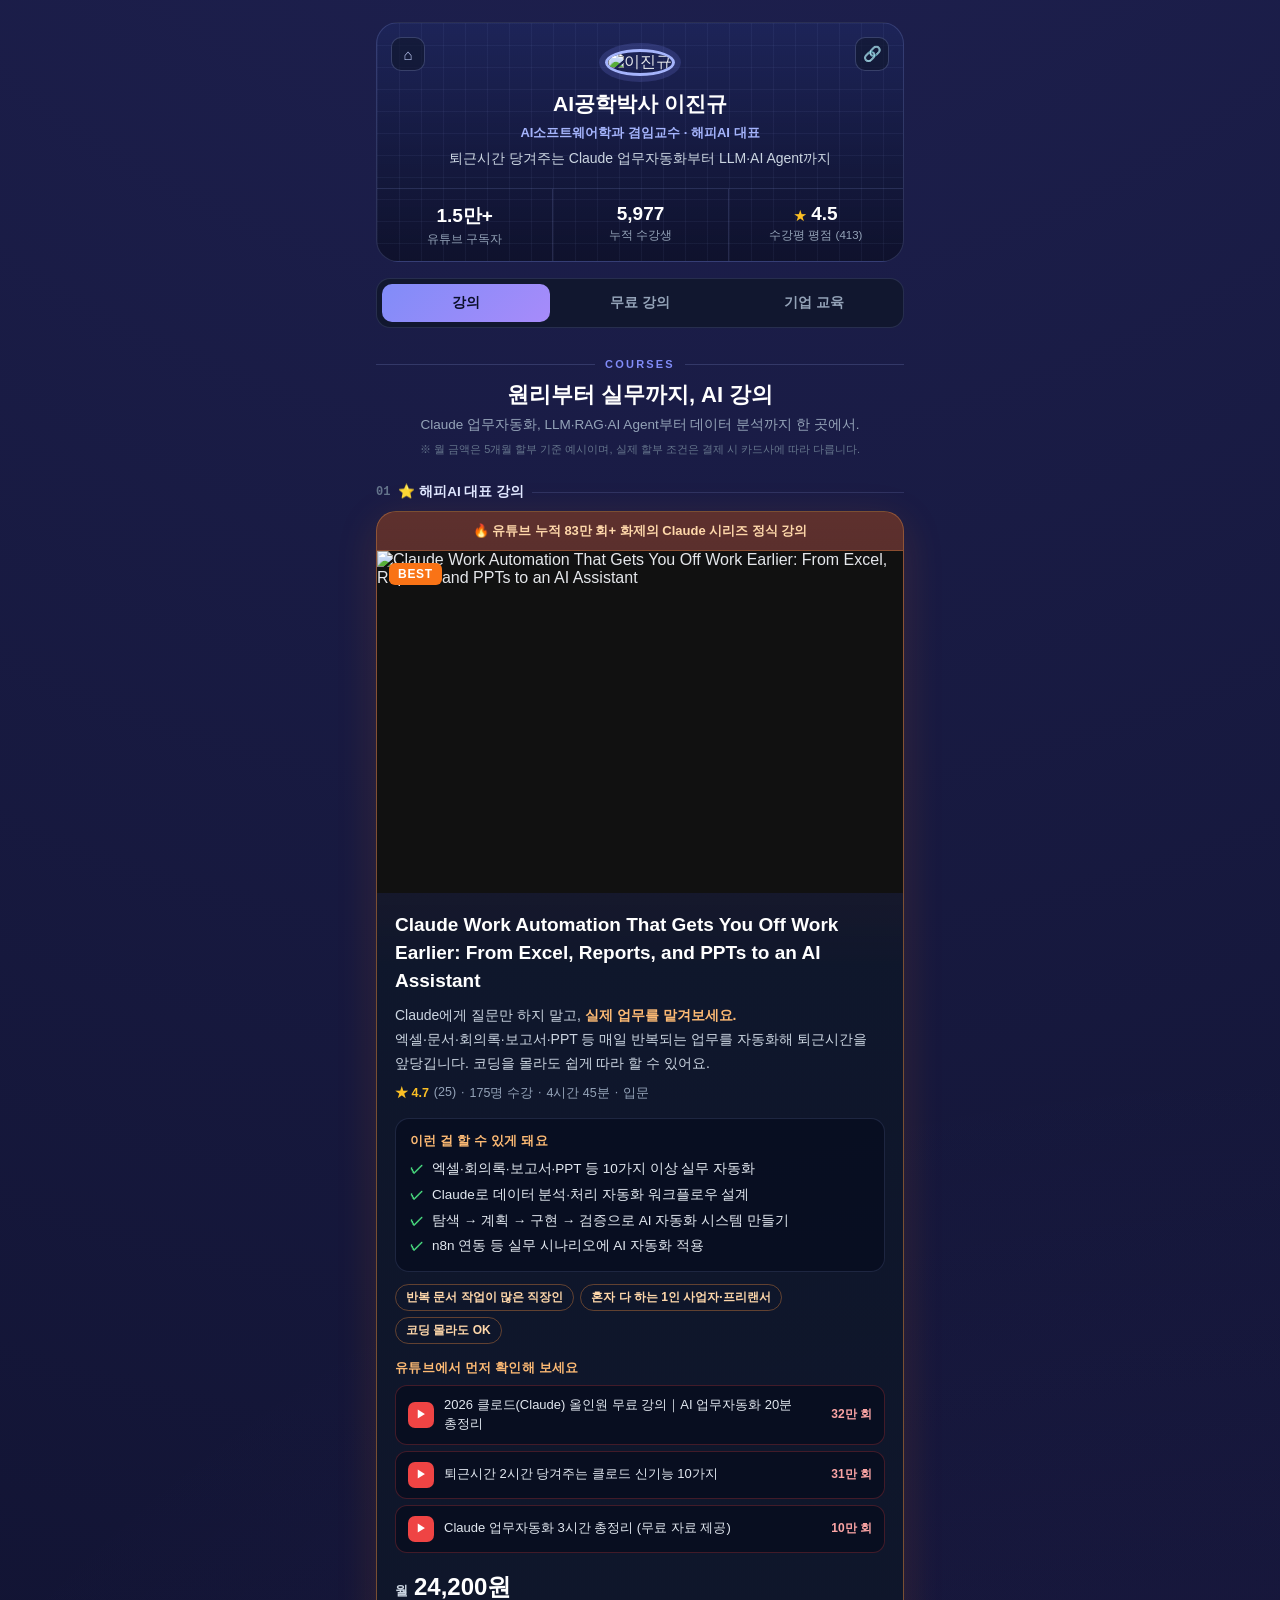
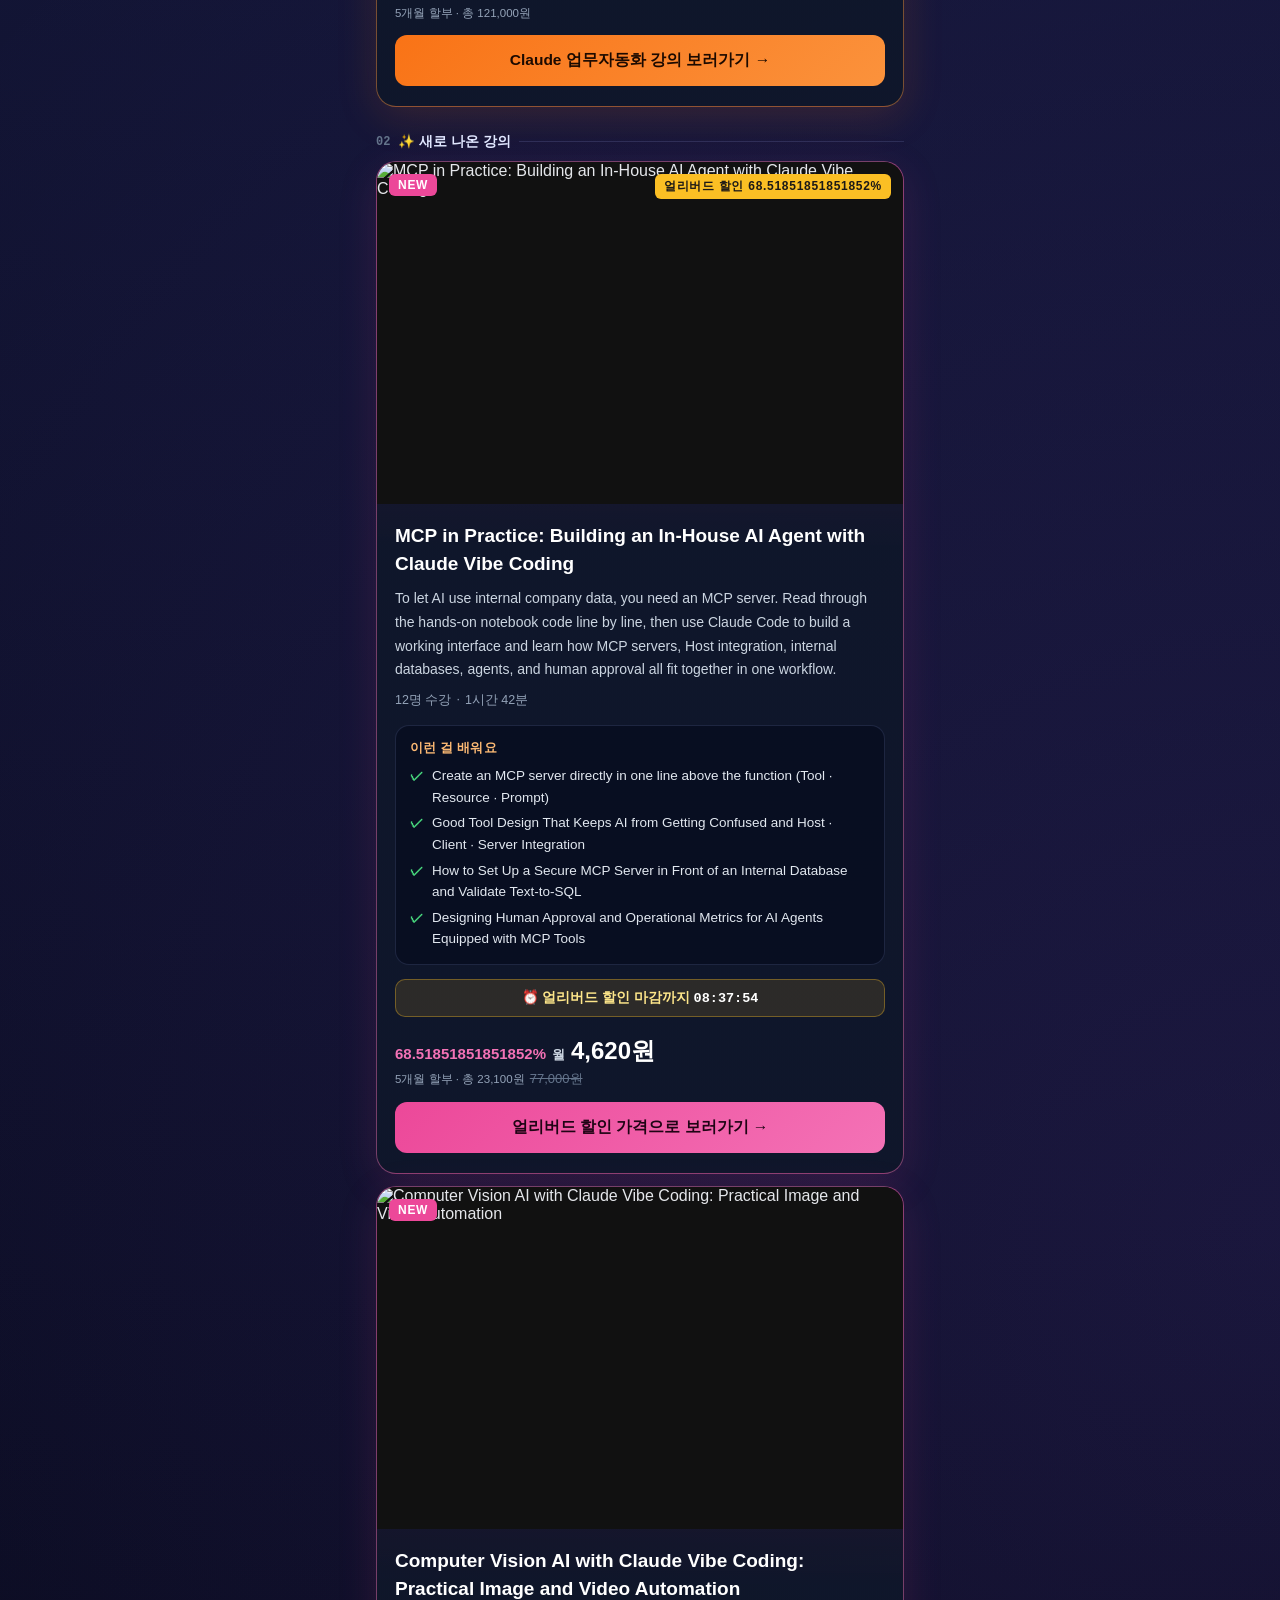
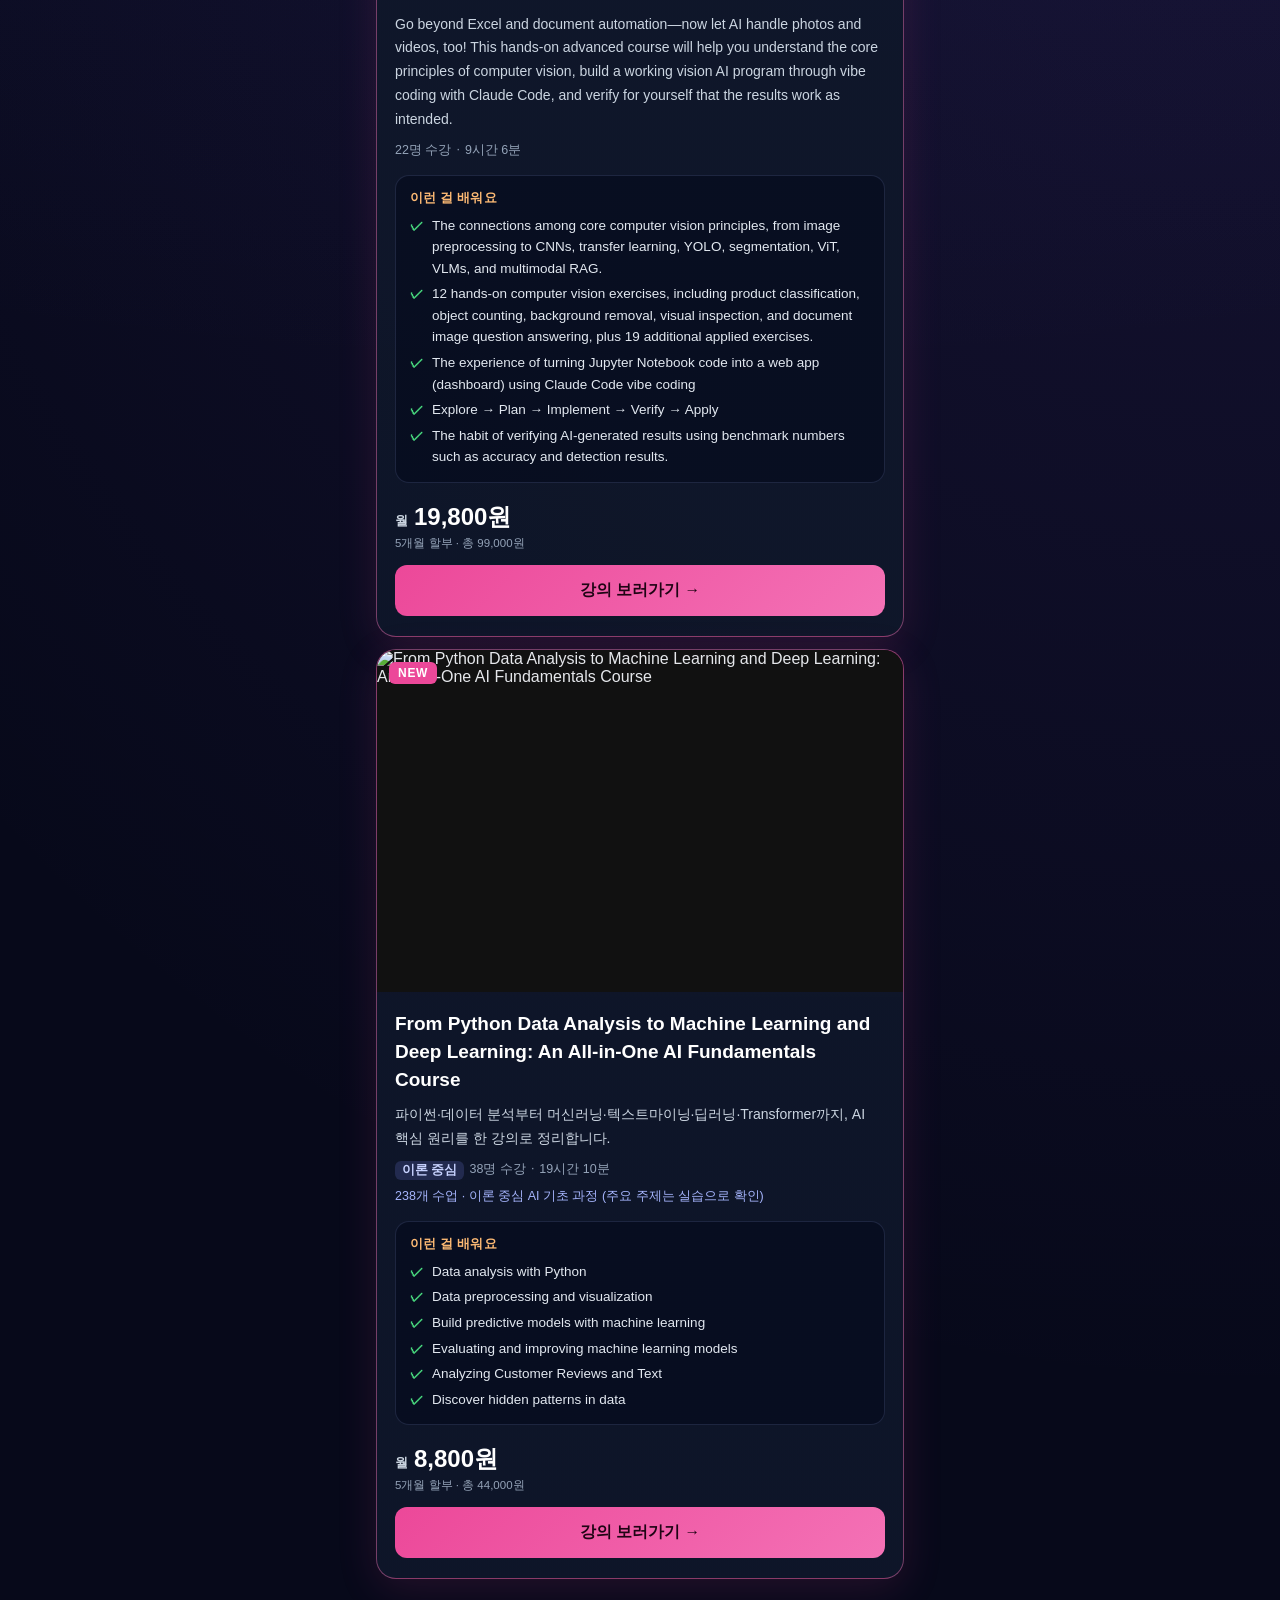
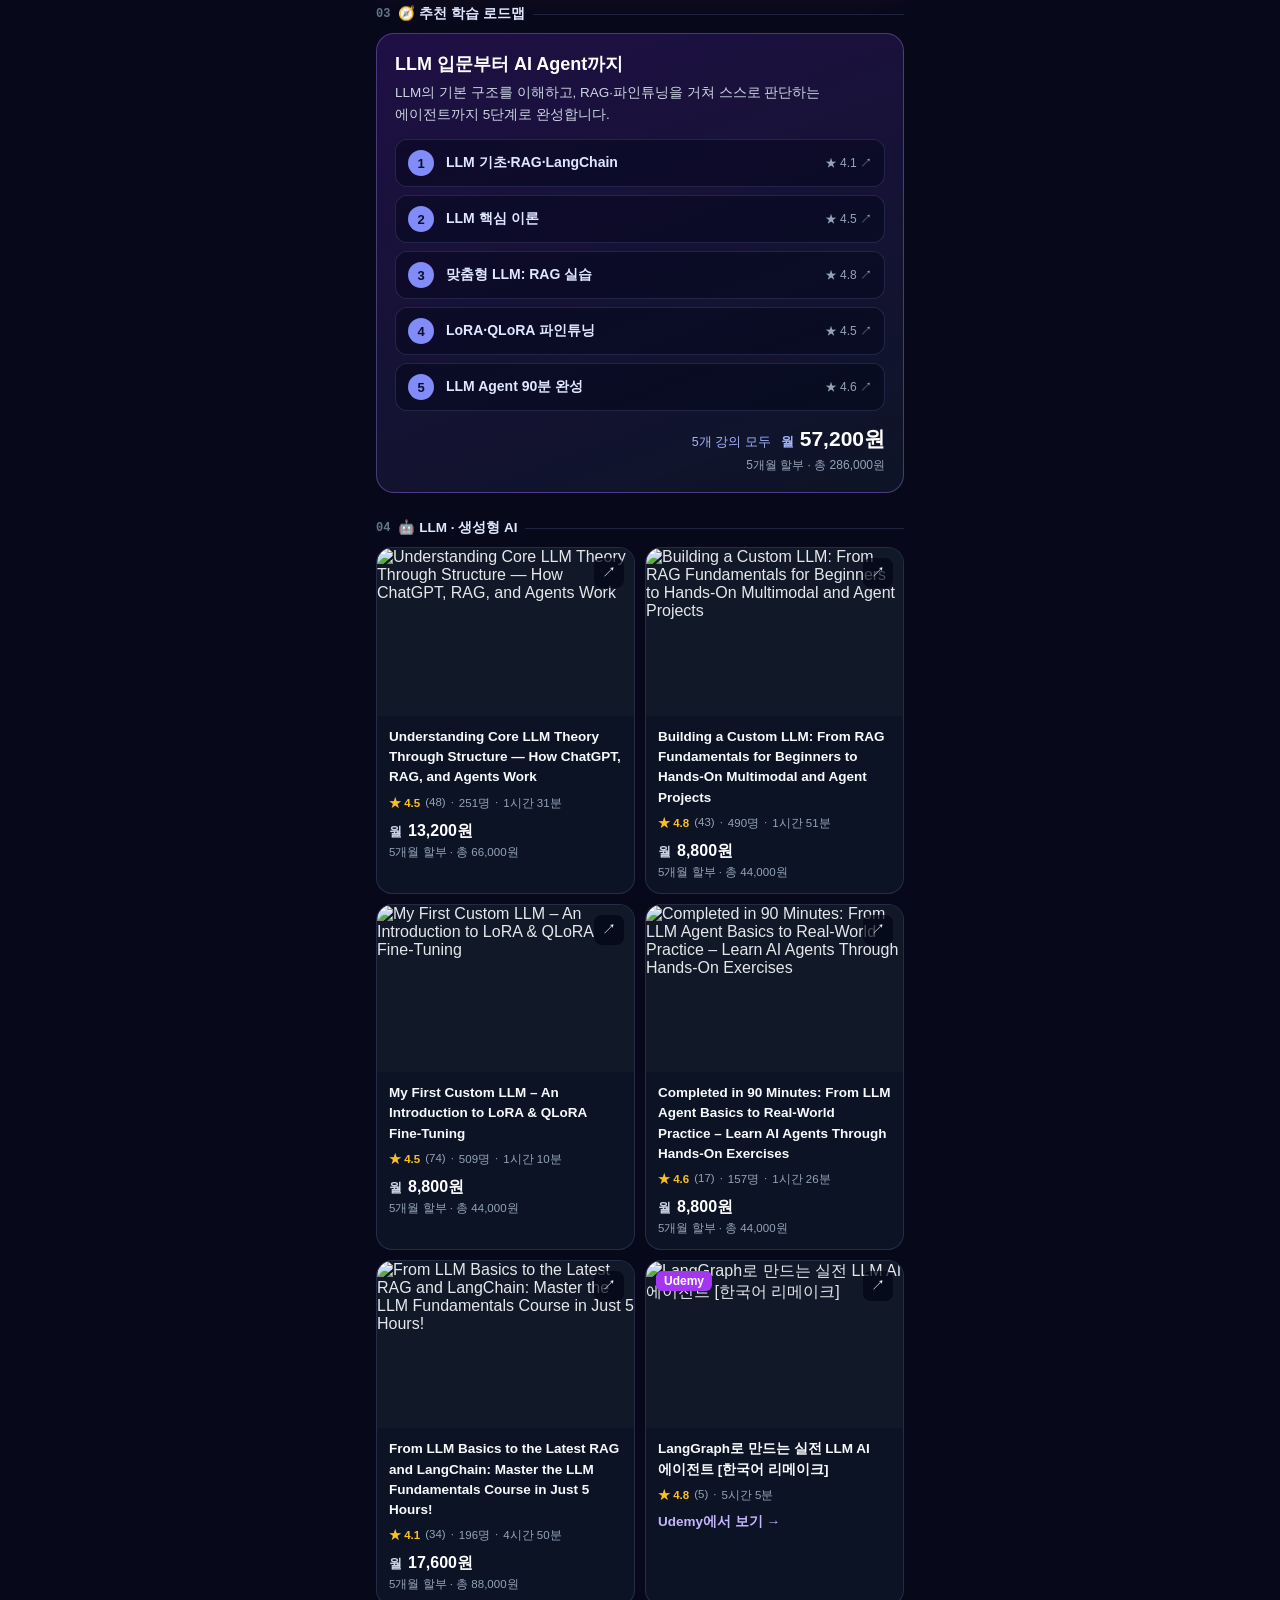
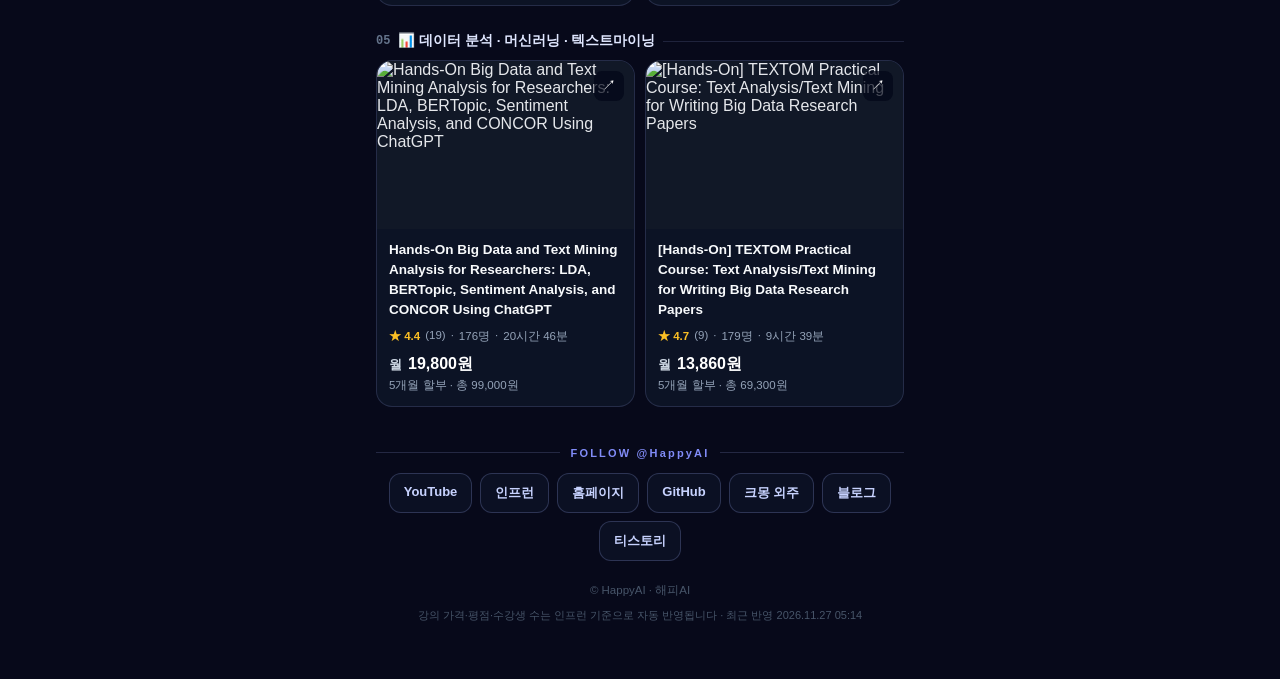
==== commit c2a3e151: "chore: 인프런 강의 데이터 자동 반영" ====
--- a/index.html
+++ b/index.html
@@ -6,7 +6,7 @@
 <meta property="og:title" content="해피AI 이진규 강의 모음 | Claude 업무자동화·LLM·RAG·AI Agent 강의"><meta property="og:description" content="유튜브 해피AI 구독자를 위한 강의 페이지. 누적 83만 회+ Claude 업무자동화 강의, LLM 입문부터 AI Agent까지 5단계 로드맵, 무료 강의 5개. AI공학박사 이진규 직강."><meta property="og:image" content="https://cdn.inflearn.com/public/files/courses/343518/cover/01m2s8hkz67w4e67yhz19psrrk?w=1200">
 <meta name="twitter:card" content="summary_large_image"><meta name="twitter:title" content="해피AI 이진규 강의 모음 | Claude 업무자동화·LLM·RAG·AI Agent 강의"><meta name="twitter:description" content="유튜브 해피AI 구독자를 위한 강의 페이지. 누적 83만 회+ Claude 업무자동화 강의, LLM 입문부터 AI Agent까지 5단계 로드맵, 무료 강의 5개. AI공학박사 이진규 직강."><meta name="twitter:image" content="https://cdn.inflearn.com/public/files/courses/343518/cover/01m2s8hkz67w4e67yhz19psrrk?w=1200">
 <link rel="icon" href="https://www.happyaidata.kr/favicon.svg" type="image/svg+xml"><link rel="apple-touch-icon" href="https://www.happyaidata.kr/apple-touch-icon.png">
-<script type="application/ld+json">{"@context":"https://schema.org","@graph":[{"@type":"ItemList","@id":"https://vip.happyaidata.kr/#courses","name":"해피AI 이진규 AI 강의 목록","itemListElement":[{"@type":"ListItem","position":1,"item":{"@type":"Course","name":"Claude Work Automation That Gets You Off Work Earlier: From Excel, Reports, and PPTs to an AI Assistant","description":"Claude Work Automation That Gets You Off Work Earlier: From Excel, Reports, and PPTs to an AI Assistant | AI공학박사 이진규(해피AI) 온라인 강의","url":"https://www.inflearn.com/course/mastering-practical-2?cid=343518","inLanguage":"ko","provider":{"@type":"Organization","name":"인프런","sameAs":"https://www.inflearn.com/"},"author":{"@id":"https://www.happyaidata.kr/#jinkyu"}}},{"@type":"ListItem","position":2,"item":{"@type":"Course","name":"In-House AI Agents Built with MCP: From Reading Code to Claude Vibe Coding","description":"In-House AI Agents Built with MCP: From Reading Code to Claude Vibe Coding | AI공학박사 이진규(해피AI) 온라인 강의","url":"https://www.inflearn.com/course/in-house-ai-agents-b?cid=345725","inLanguage":"ko","provider":{"@type":"Organization","name":"인프런","sameAs":"https://www.inflearn.com/"},"author":{"@id":"https://www.happyaidata.kr/#jinkyu"}}},{"@type":"ListItem","position":3,"item":{"@type":"Course","name":"Computer Vision AI with Claude Vibe Coding: Practical Image and Video Automation","description":"Computer Vision AI with Claude Vibe Coding: Practical Image and Video Automation | AI공학박사 이진규(해피AI) 온라인 강의","url":"https://www.inflearn.com/course/building-computer-vi?cid=345699","inLanguage":"ko","provider":{"@type":"Organization","name":"인프런","sameAs":"https://www.inflearn.com/"},"author":{"@id":"https://www.happyaidata.kr/#jinkyu"}}},{"@type":"ListItem","position":4,"item":{"@type":"Course","name":"From Python Data Analysis to Machine Learning and Deep Learning: An All-in-One AI Fundamentals Course","description":"From Python Data Analysis to Machine Learning and Deep Learning: An All-in-One AI Fundamentals Course | AI공학박사 이진규(해피AI) 온라인 강의","url":"https://www.inflearn.com/course/from-python-data-ana?cid=345216","inLanguage":"ko","provider":{"@type":"Organization","name":"인프런","sameAs":"https://www.inflearn.com/"},"author":{"@id":"https://www.happyaidata.kr/#jinkyu"}}},{"@type":"ListItem","position":5,"item":{"@type":"Course","name":"From LLM Basics to the Latest RAG and LangChain: Master the LLM Fundamentals Course in Just 5 Hours!","description":"From LLM Basics to the Latest RAG and LangChain: Master the LLM Fundamentals Course in Just 5 Hours! | AI공학박사 이진규(해피AI) 온라인 강의","url":"https://www.inflearn.com/course/%ED%95%B5%EC%8B%AC%EB%A7%8C-rag-langchain-%EC%B4%88%EB%B3%B4%EC%97%90%EC%84%9C-llm%EC%A0%84%EB%AC%B8%EA%B0%80%EB%A1%9C?cid=335515","inLanguage":"ko","provider":{"@type":"Organization","name":"인프런","sameAs":"https://www.inflearn.com/"},"author":{"@id":"https://www.happyaidata.kr/#jinkyu"}}},{"@type":"ListItem","position":6,"item":{"@type":"Course","name":"Understanding Core LLM Theory Through Structure — How ChatGPT, RAG, and Agents Work","description":"Understanding Core LLM Theory Through Structure — How ChatGPT, RAG, and Agents Work | AI공학박사 이진규(해피AI) 온라인 강의","url":"https://www.inflearn.com/course/llm-%ED%95%B5%EC%8B%AC-%EC%9D%B4%EB%A1%A0-%EA%B5%AC%EC%A1%B0%EB%A1%9C-%EC%9D%B4%ED%95%B4%ED%95%98%EA%B8%B0-c?cid=340427","inLanguage":"ko","provider":{"@type":"Organization","name":"인프런","sameAs":"https://www.inflearn.com/"},"author":{"@id":"https://www.happyaidata.kr/#jinkyu"}}},{"@type":"ListItem","position":7,"item":{"@type":"Course","name":"Building a Custom LLM: From RAG Fundamentals for Beginners to Hands-On Multimodal and Agent Projects","description":"Building a Custom LLM: From RAG Fundamentals for Beginners to Hands-On Multimodal and Agent Projects | AI공학박사 이진규(해피AI) 온라인 강의","url":"https://www.inflearn.com/course/%EC%B2%98%EC%9D%8C-%EC%8B%9C%EC%9E%91%ED%95%98%EB%8A%94-%EB%B6%84%EC%9D%84-%EC%9C%84%ED%95%9C-rag-%EC%8B%A4%EC%A0%84?cid=338377","inLanguage":"ko","provider":{"@type":"Organization","name":"인프런","sameAs":"https://www.inflearn.com/"},"author":{"@id":"https://www.happyaidata.kr/#jinkyu"}}},{"@type":"ListItem","position":8,"item":{"@type":"Course","name":"My First Custom LLM – An Introduction to LoRA & QLoRA Fine-Tuning","description":"My First Custom LLM – An Introduction to LoRA & QLoRA Fine-Tuning | AI공학박사 이진규(해피AI) 온라인 강의","url":"https://www.inflearn.com/course/%EB%A7%9E%EC%B6%A4%ED%98%95-llm-%EB%A7%8C%EB%93%A4%EA%B8%B0-lora-amp?cid=338231","inLanguage":"ko","provider":{"@type":"Organization","name":"인프런","sameAs":"https://www.inflearn.com/"},"author":{"@id":"https://www.happyaidata.kr/#jinkyu"}}},{"@type":"ListItem","position":9,"item":{"@type":"Course","name":"Completed in 90 Minutes: From LLM Agent Basics to Real-World Practice – Learn AI Agents Through Hands-On Exercises","description":"Completed in 90 Minutes: From LLM Agent Basics to Real-World Practice – Learn AI Agents Through Hands-On Exercises | AI공학박사 이진규(해피AI) 온라인 강의","url":"https://www.inflearn.com/course/1%EC%8B%9C%EA%B0%84-%EC%99%84%EC%84%B1-llm-agent-%EC%9E%85%EB%AC%B8%EB%B6%80?cid=339421","inLanguage":"ko","provider":{"@type":"Organization","name":"인프런","sameAs":"https://www.inflearn.com/"},"author":{"@id":"https://www.happyaidata.kr/#jinkyu"}}},{"@type":"ListItem","position":10,"item":{"@type":"Course","name":"Hands-On Big Data and Text Mining Analysis for Researchers: LDA, BERTopic, Sentiment Analysis, and CONCOR Using ChatGPT","description":"Hands-On Big Data and Text Mining Analysis for Researchers: LDA, BERTopic, Sentiment Analysis, and CONCOR Using ChatGPT | AI공학박사 이진규(해피AI) 온라인 강의","url":"https://www.inflearn.com/course/%ED%8C%8C%EC%9D%B4%EC%8D%AC-%EB%B9%85%EB%8D%B0%EC%9D%B4%ED%84%B0-%ED%85%8D%EC%8A%A4%ED%8A%B8%EB%A7%88%EC%9D%B4%EB%8B%9D-%EB%B9%85%EC%B9%B4%EC%9D%B8%EC%A6%88?cid=331019","inLanguage":"ko","provider":{"@type":"Organization","name":"인프런","sameAs":"https://www.inflearn.com/"},"author":{"@id":"https://www.happyaidata.kr/#jinkyu"}}},{"@type":"ListItem","position":11,"item":{"@type":"Course","name":"[Hands-On] TEXTOM Practical Course: Text Analysis/Text Mining for Writing Big Data Research Papers","description":"[Hands-On] TEXTOM Practical Course: Text Analysis/Text Mining for Writing Big Data Research Papers | AI공학박사 이진규(해피AI) 온라인 강의","url":"https://www.inflearn.com/course/%ED%85%8D%EC%8A%A4%ED%86%B0-textom-%EC%8B%A4%EC%A0%84-%EC%97%B0%EC%8A%B5?cid=330219","inLanguage":"ko","provider":{"@type":"Organization","name":"인프런","sameAs":"https://www.inflearn.com/"},"author":{"@id":"https://www.happyaidata.kr/#jinkyu"}}},{"@type":"ListItem","position":12,"item":{"@type":"Course","name":"Python Basics Using ChatGPT, Explained by an AI Researcher","description":"Python Basics Using ChatGPT, Explained by an AI Researcher | AI공학박사 이진규(해피AI) 온라인 강의","url":"https://www.inflearn.com/course/chatgpt-python-%EA%B8%B0%EC%B4%88%EB%AC%B8%EB%B2%95?cid=331584","inLanguage":"ko","provider":{"@type":"Organization","name":"인프런","sameAs":"https://www.inflearn.com/"},"author":{"@id":"https://www.happyaidata.kr/#jinkyu"}}},{"@type":"ListItem","position":13,"item":{"@type":"Course","name":"(Free) Introduction to Stock Price Data Analysis with Python (Finance/Quant)","description":"(Free) Introduction to Stock Price Data Analysis with Python (Finance/Quant) | AI공학박사 이진규(해피AI) 온라인 강의","url":"https://www.inflearn.com/course/%ED%8C%8C%EC%9D%B4%EC%8D%AC-%EC%B4%88%EB%B3%B4%EC%9E%90-%ED%80%80%ED%8A%B8%ED%88%AC%EC%9E%90-%EC%89%BD%EA%B2%8C%EC%8B%9C%EC%9E%91%ED%95%98%EA%B8%B0?cid=331791","inLanguage":"ko","provider":{"@type":"Organization","name":"인프런","sameAs":"https://www.inflearn.com/"},"author":{"@id":"https://www.happyaidata.kr/#jinkyu"}}},{"@type":"ListItem","position":14,"item":{"@type":"Course","name":"[Free] Basic Text Mining: App Review Analysis with Python (Completed in 40 Minutes)","description":"[Free] Basic Text Mining: App Review Analysis with Python (Completed in 40 Minutes) | AI공학박사 이진규(해피AI) 온라인 강의","url":"https://www.inflearn.com/course/%ED%8C%8C%EC%9D%B4%EC%8D%AC-%EC%95%B1%EB%A6%AC%EB%B7%B0-%EB%B6%84%EC%84%9D%ED%95%98%EA%B8%B0-%ED%85%8D%EC%8A%A4%ED%8A%B8%EB%A7%88%EC%9D%B4%EB%8B%9D?cid=331163","inLanguage":"ko","provider":{"@type":"Organization","name":"인프런","sameAs":"https://www.inflearn.com/"},"author":{"@id":"https://www.happyaidata.kr/#jinkyu"}}},{"@type":"ListItem","position":15,"item":{"@type":"Course","name":"[Free] TEXTOM TEXTOM 24 New Version Basic Course: SNS Perception Analysis for Writing Papers on Basic Big Data Analysis","description":"[Free] TEXTOM TEXTOM 24 New Version Basic Course: SNS Perception Analysis for Writing Papers on Basic Big Data Analysis | AI공학박사 이진규(해피AI) 온라인 강의","url":"https://www.inflearn.com/course/%ED%85%8D%EC%8A%A4%ED%86%B0-sv-%EA%B8%B0%EC%B4%88%EA%B0%95%EC%9D%98-%EB%B9%85%EB%8D%B0%EC%9D%B4%ED%84%B0-%EB%85%BC%EB%AC%B8%EC%9E%91%EC%84%B1-sns-%EC%9D%B8%EC%8B%9D%EB%B6%84%EC%84%9D?cid=331446","inLanguage":"ko","provider":{"@type":"Organization","name":"인프런","sameAs":"https://www.inflearn.com/"},"author":{"@id":"https://www.happyaidata.kr/#jinkyu"}}}]},{"@type":"Person","@id":"https://www.happyaidata.kr/#jinkyu","name":"이진규","alternateName":"Lee JinKyu","jobTitle":"해피AI 대표 · AI공학박사 · AI소프트웨어학과 겸임교수","worksFor":{"@id":"https://www.happyaidata.kr/#org"},"url":"https://vip.happyaidata.kr/","sameAs":["https://www.youtube.com/@HappyAI_0612","https://www.inflearn.com/users/846696","https://www.udemy.com/user/ijingyu-17/","https://github.com/leejin-kyu","https://blog.naver.com/happynlp0612","https://jinkyu0612.tistory.com/"]},{"@id":"https://www.happyaidata.kr/#org","@type":"Organization","name":"해피AI","url":"https://www.happyaidata.kr/"}]}</script>
+<script type="application/ld+json">{"@context":"https://schema.org","@graph":[{"@type":"ItemList","@id":"https://vip.happyaidata.kr/#courses","name":"해피AI 이진규 AI 강의 목록","itemListElement":[{"@type":"ListItem","position":1,"item":{"@type":"Course","name":"Claude Work Automation That Gets You Off Work Earlier: From Excel, Reports, and PPTs to an AI Assistant","description":"Claude Work Automation That Gets You Off Work Earlier: From Excel, Reports, and PPTs to an AI Assistant | AI공학박사 이진규(해피AI) 온라인 강의","url":"https://www.inflearn.com/course/mastering-practical-2?cid=343518","inLanguage":"ko","provider":{"@type":"Organization","name":"인프런","sameAs":"https://www.inflearn.com/"},"author":{"@id":"https://www.happyaidata.kr/#jinkyu"}}},{"@type":"ListItem","position":2,"item":{"@type":"Course","name":"MCP in Practice: Building an In-House AI Agent with Claude Vibe Coding","description":"MCP in Practice: Building an In-House AI Agent with Claude Vibe Coding | AI공학박사 이진규(해피AI) 온라인 강의","url":"https://www.inflearn.com/course/in-house-ai-agents-b?cid=345725","inLanguage":"ko","provider":{"@type":"Organization","name":"인프런","sameAs":"https://www.inflearn.com/"},"author":{"@id":"https://www.happyaidata.kr/#jinkyu"}}},{"@type":"ListItem","position":3,"item":{"@type":"Course","name":"Computer Vision AI with Claude Vibe Coding: Practical Image and Video Automation","description":"Computer Vision AI with Claude Vibe Coding: Practical Image and Video Automation | AI공학박사 이진규(해피AI) 온라인 강의","url":"https://www.inflearn.com/course/building-computer-vi?cid=345699","inLanguage":"ko","provider":{"@type":"Organization","name":"인프런","sameAs":"https://www.inflearn.com/"},"author":{"@id":"https://www.happyaidata.kr/#jinkyu"}}},{"@type":"ListItem","position":4,"item":{"@type":"Course","name":"From Python Data Analysis to Machine Learning and Deep Learning: An All-in-One AI Fundamentals Course","description":"From Python Data Analysis to Machine Learning and Deep Learning: An All-in-One AI Fundamentals Course | AI공학박사 이진규(해피AI) 온라인 강의","url":"https://www.inflearn.com/course/from-python-data-ana?cid=345216","inLanguage":"ko","provider":{"@type":"Organization","name":"인프런","sameAs":"https://www.inflearn.com/"},"author":{"@id":"https://www.happyaidata.kr/#jinkyu"}}},{"@type":"ListItem","position":5,"item":{"@type":"Course","name":"From LLM Basics to the Latest RAG and LangChain: Master the LLM Fundamentals Course in Just 5 Hours!","description":"From LLM Basics to the Latest RAG and LangChain: Master the LLM Fundamentals Course in Just 5 Hours! | AI공학박사 이진규(해피AI) 온라인 강의","url":"https://www.inflearn.com/course/%ED%95%B5%EC%8B%AC%EB%A7%8C-rag-langchain-%EC%B4%88%EB%B3%B4%EC%97%90%EC%84%9C-llm%EC%A0%84%EB%AC%B8%EA%B0%80%EB%A1%9C?cid=335515","inLanguage":"ko","provider":{"@type":"Organization","name":"인프런","sameAs":"https://www.inflearn.com/"},"author":{"@id":"https://www.happyaidata.kr/#jinkyu"}}},{"@type":"ListItem","position":6,"item":{"@type":"Course","name":"Understanding Core LLM Theory Through Structure — How ChatGPT, RAG, and Agents Work","description":"Understanding Core LLM Theory Through Structure — How ChatGPT, RAG, and Agents Work | AI공학박사 이진규(해피AI) 온라인 강의","url":"https://www.inflearn.com/course/llm-%ED%95%B5%EC%8B%AC-%EC%9D%B4%EB%A1%A0-%EA%B5%AC%EC%A1%B0%EB%A1%9C-%EC%9D%B4%ED%95%B4%ED%95%98%EA%B8%B0-c?cid=340427","inLanguage":"ko","provider":{"@type":"Organization","name":"인프런","sameAs":"https://www.inflearn.com/"},"author":{"@id":"https://www.happyaidata.kr/#jinkyu"}}},{"@type":"ListItem","position":7,"item":{"@type":"Course","name":"Building a Custom LLM: From RAG Fundamentals for Beginners to Hands-On Multimodal and Agent Projects","description":"Building a Custom LLM: From RAG Fundamentals for Beginners to Hands-On Multimodal and Agent Projects | AI공학박사 이진규(해피AI) 온라인 강의","url":"https://www.inflearn.com/course/%EC%B2%98%EC%9D%8C-%EC%8B%9C%EC%9E%91%ED%95%98%EB%8A%94-%EB%B6%84%EC%9D%84-%EC%9C%84%ED%95%9C-rag-%EC%8B%A4%EC%A0%84?cid=338377","inLanguage":"ko","provider":{"@type":"Organization","name":"인프런","sameAs":"https://www.inflearn.com/"},"author":{"@id":"https://www.happyaidata.kr/#jinkyu"}}},{"@type":"ListItem","position":8,"item":{"@type":"Course","name":"My First Custom LLM – An Introduction to LoRA & QLoRA Fine-Tuning","description":"My First Custom LLM – An Introduction to LoRA & QLoRA Fine-Tuning | AI공학박사 이진규(해피AI) 온라인 강의","url":"https://www.inflearn.com/course/%EB%A7%9E%EC%B6%A4%ED%98%95-llm-%EB%A7%8C%EB%93%A4%EA%B8%B0-lora-amp?cid=338231","inLanguage":"ko","provider":{"@type":"Organization","name":"인프런","sameAs":"https://www.inflearn.com/"},"author":{"@id":"https://www.happyaidata.kr/#jinkyu"}}},{"@type":"ListItem","position":9,"item":{"@type":"Course","name":"Completed in 90 Minutes: From LLM Agent Basics to Real-World Practice – Learn AI Agents Through Hands-On Exercises","description":"Completed in 90 Minutes: From LLM Agent Basics to Real-World Practice – Learn AI Agents Through Hands-On Exercises | AI공학박사 이진규(해피AI) 온라인 강의","url":"https://www.inflearn.com/course/1%EC%8B%9C%EA%B0%84-%EC%99%84%EC%84%B1-llm-agent-%EC%9E%85%EB%AC%B8%EB%B6%80?cid=339421","inLanguage":"ko","provider":{"@type":"Organization","name":"인프런","sameAs":"https://www.inflearn.com/"},"author":{"@id":"https://www.happyaidata.kr/#jinkyu"}}},{"@type":"ListItem","position":10,"item":{"@type":"Course","name":"Hands-On Big Data and Text Mining Analysis for Researchers: LDA, BERTopic, Sentiment Analysis, and CONCOR Using ChatGPT","description":"Hands-On Big Data and Text Mining Analysis for Researchers: LDA, BERTopic, Sentiment Analysis, and CONCOR Using ChatGPT | AI공학박사 이진규(해피AI) 온라인 강의","url":"https://www.inflearn.com/course/%ED%8C%8C%EC%9D%B4%EC%8D%AC-%EB%B9%85%EB%8D%B0%EC%9D%B4%ED%84%B0-%ED%85%8D%EC%8A%A4%ED%8A%B8%EB%A7%88%EC%9D%B4%EB%8B%9D-%EB%B9%85%EC%B9%B4%EC%9D%B8%EC%A6%88?cid=331019","inLanguage":"ko","provider":{"@type":"Organization","name":"인프런","sameAs":"https://www.inflearn.com/"},"author":{"@id":"https://www.happyaidata.kr/#jinkyu"}}},{"@type":"ListItem","position":11,"item":{"@type":"Course","name":"[Hands-On] TEXTOM Practical Course: Text Analysis/Text Mining for Writing Big Data Research Papers","description":"[Hands-On] TEXTOM Practical Course: Text Analysis/Text Mining for Writing Big Data Research Papers | AI공학박사 이진규(해피AI) 온라인 강의","url":"https://www.inflearn.com/course/%ED%85%8D%EC%8A%A4%ED%86%B0-textom-%EC%8B%A4%EC%A0%84-%EC%97%B0%EC%8A%B5?cid=330219","inLanguage":"ko","provider":{"@type":"Organization","name":"인프런","sameAs":"https://www.inflearn.com/"},"author":{"@id":"https://www.happyaidata.kr/#jinkyu"}}},{"@type":"ListItem","position":12,"item":{"@type":"Course","name":"Python Basics Using ChatGPT, Explained by an AI Researcher","description":"Python Basics Using ChatGPT, Explained by an AI Researcher | AI공학박사 이진규(해피AI) 온라인 강의","url":"https://www.inflearn.com/course/chatgpt-python-%EA%B8%B0%EC%B4%88%EB%AC%B8%EB%B2%95?cid=331584","inLanguage":"ko","provider":{"@type":"Organization","name":"인프런","sameAs":"https://www.inflearn.com/"},"author":{"@id":"https://www.happyaidata.kr/#jinkyu"}}},{"@type":"ListItem","position":13,"item":{"@type":"Course","name":"(Free) Introduction to Stock Price Data Analysis with Python (Finance/Quant)","description":"(Free) Introduction to Stock Price Data Analysis with Python (Finance/Quant) | AI공학박사 이진규(해피AI) 온라인 강의","url":"https://www.inflearn.com/course/%ED%8C%8C%EC%9D%B4%EC%8D%AC-%EC%B4%88%EB%B3%B4%EC%9E%90-%ED%80%80%ED%8A%B8%ED%88%AC%EC%9E%90-%EC%89%BD%EA%B2%8C%EC%8B%9C%EC%9E%91%ED%95%98%EA%B8%B0?cid=331791","inLanguage":"ko","provider":{"@type":"Organization","name":"인프런","sameAs":"https://www.inflearn.com/"},"author":{"@id":"https://www.happyaidata.kr/#jinkyu"}}},{"@type":"ListItem","position":14,"item":{"@type":"Course","name":"[Free] Basic Text Mining: App Review Analysis with Python (Completed in 40 Minutes)","description":"[Free] Basic Text Mining: App Review Analysis with Python (Completed in 40 Minutes) | AI공학박사 이진규(해피AI) 온라인 강의","url":"https://www.inflearn.com/course/%ED%8C%8C%EC%9D%B4%EC%8D%AC-%EC%95%B1%EB%A6%AC%EB%B7%B0-%EB%B6%84%EC%84%9D%ED%95%98%EA%B8%B0-%ED%85%8D%EC%8A%A4%ED%8A%B8%EB%A7%88%EC%9D%B4%EB%8B%9D?cid=331163","inLanguage":"ko","provider":{"@type":"Organization","name":"인프런","sameAs":"https://www.inflearn.com/"},"author":{"@id":"https://www.happyaidata.kr/#jinkyu"}}},{"@type":"ListItem","position":15,"item":{"@type":"Course","name":"[Free] TEXTOM TEXTOM 24 New Version Basic Course: SNS Perception Analysis for Writing Papers on Basic Big Data Analysis","description":"[Free] TEXTOM TEXTOM 24 New Version Basic Course: SNS Perception Analysis for Writing Papers on Basic Big Data Analysis | AI공학박사 이진규(해피AI) 온라인 강의","url":"https://www.inflearn.com/course/%ED%85%8D%EC%8A%A4%ED%86%B0-sv-%EA%B8%B0%EC%B4%88%EA%B0%95%EC%9D%98-%EB%B9%85%EB%8D%B0%EC%9D%B4%ED%84%B0-%EB%85%BC%EB%AC%B8%EC%9E%91%EC%84%B1-sns-%EC%9D%B8%EC%8B%9D%EB%B6%84%EC%84%9D?cid=331446","inLanguage":"ko","provider":{"@type":"Organization","name":"인프런","sameAs":"https://www.inflearn.com/"},"author":{"@id":"https://www.happyaidata.kr/#jinkyu"}}}]},{"@type":"Person","@id":"https://www.happyaidata.kr/#jinkyu","name":"이진규","alternateName":"Lee JinKyu","jobTitle":"해피AI 대표 · AI공학박사 · AI소프트웨어학과 겸임교수","worksFor":{"@id":"https://www.happyaidata.kr/#org"},"url":"https://vip.happyaidata.kr/","sameAs":["https://www.youtube.com/@HappyAI_0612","https://www.inflearn.com/users/846696","https://www.udemy.com/user/ijingyu-17/","https://github.com/leejin-kyu","https://blog.naver.com/happynlp0612","https://jinkyu0612.tistory.com/"]},{"@id":"https://www.happyaidata.kr/#org","@type":"Organization","name":"해피AI","url":"https://www.happyaidata.kr/"}]}</script>
 <link rel="stylesheet" href="https://cdn.jsdelivr.net/gh/orioncactus/pretendard/dist/web/static/pretendard.css">
 <style>
 *{box-sizing:border-box;margin:0;padding:0}body{background:#07091a;color:#e5e7eb;font-family:Pretendard,'Apple SD Gothic Neo','Noto Sans KR',sans-serif;word-break:keep-all;min-height:100vh;background-image:radial-gradient(circle at 50% -10%,rgba(99,102,241,.28),transparent 55%),radial-gradient(circle at 100% 40%,rgba(139,92,246,.12),transparent 40%)}
@@ -62,7 +62,7 @@
 <div class="wrap">
 <section class="prof"><div class="ptop"><div class="icons"><a href="https://happyaidata.kr" target="_blank" rel="noopener" title="해피AI 홈페이지">⌂</a><button onclick="copyLink()" title="링크 복사">🔗</button></div>
 <img class="avatar" src="https://cdn.inflearn.com/public/files/courses/331584/017bd786-873a-492d-8cb8-4520f1a1e7bd/%EB%8C%80%EC%A7%80%201.png" alt="이진규"><h2>AI공학박사 이진규</h2><div class="role">AI소프트웨어학과 겸임교수 · 해피AI 대표</div><p>퇴근시간 당겨주는 Claude 업무자동화부터 LLM·AI Agent까지</p></div>
-<div class="stats"><div><b>1.5만+</b><span>유튜브 구독자</span></div><div><b>5,975</b><span>누적 수강생</span></div><div><b><span class="st">★</span> 4.5</b><span>수강평 평점 (412)</span></div></div></section>
+<div class="stats"><div><b>1.5만+</b><span>유튜브 구독자</span></div><div><b>5,977</b><span>누적 수강생</span></div><div><b><span class="st">★</span> 4.5</b><span>수강평 평점 (413)</span></div></div></section>
 <nav class="tabs"><button class="on" data-t="paid">강의</button><button data-t="free">무료 강의</button><button data-t="biz">기업 교육</button></nav>
 <div class="pane on" id="paid">
 <div class="sec-h"><div class="eyebrow">COURSES</div><h1>원리부터 실무까지, AI 강의</h1><p>Claude 업무자동화, LLM·RAG·AI Agent부터 데이터 분석까지 한 곳에서.</p></div><div class="inote">※ 월 금액은 5개월 할부 기준 예시이며, 실제 할부 조건은 결제 시 카드사에 따라 다릅니다.</div>
@@ -76,16 +76,16 @@
 <div class="fyt"><div class="ft">유튜브에서 먼저 확인해 보세요</div><a href="https://www.youtube.com/watch?v=58YFu8s2I8w" target="_blank" rel="noopener"><span class="yp">▶</span><span class="yt">2026 클로드(Claude) 올인원 무료 강의｜AI 업무자동화 20분 총정리</span><span class="yv">32만 회</span></a><a href="https://www.youtube.com/watch?v=IyHsxrCK_Zk" target="_blank" rel="noopener"><span class="yp">▶</span><span class="yt">퇴근시간 2시간 당겨주는 클로드 신기능 10가지</span><span class="yv">31만 회</span></a><a href="https://www.youtube.com/watch?v=ZN37IV4sbQg" target="_blank" rel="noopener"><span class="yp">▶</span><span class="yt">Claude 업무자동화 3시간 총정리 (무료 자료 제공)</span><span class="yv">10만 회</span></a></div>
 <div class="fprice price mp" data-reg="121000" data-pay="121000"><div class="mline"><span class="mo">월</span><b>24,200원</b></div><div class="sub">5개월 할부 · 총 121,000원</div></div>
 <a class="btn fcta" href="https://www.inflearn.com/course/mastering-practical-2?cid=343518" target="_blank" rel="noopener">Claude 업무자동화 강의 보러가기 →</a></div></div>
-<div class="lab"><i>02</i>✨ 새로 나온 강의</div><div class="newc"><a class="fthumb" href="https://www.inflearn.com/course/in-house-ai-agents-b?cid=345725" target="_blank" rel="noopener"><img src="https://cdn.inflearn.com/public/files/courses/345725/cover/01m837txhxrdnj6yk2qt0v07y9?w=960" alt="In-House AI Agents Built with MCP: From Reading Code to Claude Vibe Coding" loading="lazy"><span class="ribbon nr">NEW</span><span class="ribbon sr" data-end="2026-12-06T14:59:59.001Z">얼리버드 할인 68.51851851851852%</span></a>
-<div class="fbody"><h2>In-House AI Agents Built with MCP: From Reading Code to Claude Vibe Coding</h2><p class="fdesc">To let AI use internal company data, you need an MCP server. Read through the hands-on notebook code line by line, then use Claude Code to build a working interface and learn how MCP servers, Host integration, internal databases, agents, and human approval all fit together in one workflow.</p>
-<div class="fmeta"><span>11명 수강</span><span>·</span><span>1시간 42분</span></div>
+<div class="lab"><i>02</i>✨ 새로 나온 강의</div><div class="newc"><a class="fthumb" href="https://www.inflearn.com/course/in-house-ai-agents-b?cid=345725" target="_blank" rel="noopener"><img src="https://cdn.inflearn.com/public/files/courses/345725/cover/01m837txhxrdnj6yk2qt0v07y9?w=960" alt="MCP in Practice: Building an In-House AI Agent with Claude Vibe Coding" loading="lazy"><span class="ribbon nr">NEW</span><span class="ribbon sr" data-end="2026-12-06T14:59:59.001Z">얼리버드 할인 68.51851851851852%</span></a>
+<div class="fbody"><h2>MCP in Practice: Building an In-House AI Agent with Claude Vibe Coding</h2><p class="fdesc">To let AI use internal company data, you need an MCP server. Read through the hands-on notebook code line by line, then use Claude Code to build a working interface and learn how MCP servers, Host integration, internal databases, agents, and human approval all fit together in one workflow.</p>
+<div class="fmeta"><span>12명 수강</span><span>·</span><span>1시간 42분</span></div>
 
 <div class="flearn"><div class="ft">이런 걸 배워요</div><div class="fl"><span>✓</span>Create an MCP server directly in one line above the function (Tool · Resource · Prompt)</div><div class="fl"><span>✓</span>Good Tool Design That Keeps AI from Getting Confused and Host · Client · Server Integration</div><div class="fl"><span>✓</span>How to Set Up a Secure MCP Server in Front of an Internal Database and Validate Text-to-SQL</div><div class="fl"><span>✓</span>Designing Human Approval and Operational Metrics for AI Agents Equipped with MCP Tools</div></div>
 <div class="ebird" data-end="2026-12-06T14:59:59.001Z">⏰ 얼리버드 할인 마감까지 <b class="cdx">-</b></div>
 <div class="fprice price mp" data-reg="77000" data-pay="23100" data-rate="68.51851851851852" data-end="2026-12-06T14:59:59.001Z"><div class="mline"><span class="rate">68.51851851851852%</span><span class="mo">월</span><b>4,620원</b></div><div class="sub">5개월 할부 · 총 23,100원 <s>77,000원</s></div></div>
 <a class="btn ncta" data-end="2026-12-06T14:59:59.001Z" href="https://www.inflearn.com/course/in-house-ai-agents-b?cid=345725" target="_blank" rel="noopener">얼리버드 할인 가격으로 보러가기 →</a></div></div><div class="newc"><a class="fthumb" href="https://www.inflearn.com/course/building-computer-vi?cid=345699" target="_blank" rel="noopener"><img src="https://cdn.inflearn.com/public/files/courses/345699/cover/01m80em8dcc978cs92hds0c1mx?w=960" alt="Computer Vision AI with Claude Vibe Coding: Practical Image and Video Automation" loading="lazy"><span class="ribbon nr">NEW</span><span class="ribbon sr" data-end="2026-12-04T14:59:59.001Z">얼리버드 할인 70%</span></a>
 <div class="fbody"><h2>Computer Vision AI with Claude Vibe Coding: Practical Image and Video Automation</h2><p class="fdesc">Go beyond Excel and document automation—now let AI handle photos and videos, too! This hands-on advanced course will help you understand the core principles of computer vision, build a working vision AI program through vibe coding with Claude Code, and verify for yourself that the results work as intended.</p>
-<div class="fmeta"><span>21명 수강</span><span>·</span><span>9시간 6분</span></div>
+<div class="fmeta"><span>22명 수강</span><span>·</span><span>9시간 6분</span></div>
 
 <div class="flearn"><div class="ft">이런 걸 배워요</div><div class="fl"><span>✓</span>The connections among core computer vision principles, from image preprocessing to CNNs, transfer learning, YOLO, segmentation, ViT, VLMs, and multimodal RAG.</div><div class="fl"><span>✓</span>12 hands-on computer vision exercises, including product classification, object counting, background removal, visual inspection, and document image question answering, plus 19 additional applied exercises.</div><div class="fl"><span>✓</span>The experience of turning Jupyter Notebook code into a web app (dashboard) using Claude Code vibe coding</div><div class="fl"><span>✓</span>Explore → Plan → Implement → Verify → Apply</div><div class="fl"><span>✓</span>The habit of verifying AI-generated results using benchmark numbers such as accuracy and detection results.</div></div>
 <div class="ebird" data-end="2026-12-04T14:59:59.001Z">⏰ 얼리버드 할인 마감까지 <b class="cdx">-</b></div>
@@ -116,7 +116,7 @@
 <a class="ctr" href="tel:01099732113"><span class="ci">📞</span><span class="cv"><small>전화</small>010-9973-2113</span><span class="ca">전화하기</span></a>
 <div class="ctr" onclick="copyText('leejinkyu0612@naver.com','이메일 주소가 복사되었습니다')"><span class="ci">✉️</span><span class="cv"><small>이메일</small>leejinkyu0612@naver.com</span><span class="ca">복사</span></div></div><a class="btn ghost" href="https://www.happyaidata.kr/education.html" target="_blank" rel="noopener">기업 교육 과정 보기 →</a></div>
 </div>
-<footer class="foot"><div class="eyebrow">FOLLOW @HappyAI</div><div class="soc"><a href="https://www.youtube.com/@HappyAI_0612" target="_blank" rel="noopener">YouTube</a><a href="https://www.inflearn.com/users/846696" target="_blank" rel="noopener">인프런</a><a href="https://www.happyaidata.kr/" target="_blank" rel="noopener">홈페이지</a><a href="https://github.com/leejin-kyu" target="_blank" rel="noopener">GitHub</a><a href="https://kmong.com/@%ED%95%B4%ED%94%BCAI" target="_blank" rel="noopener">크몽 외주</a><a href="https://blog.naver.com/happynlp0612" target="_blank" rel="noopener">블로그</a><a href="https://jinkyu0612.tistory.com/" target="_blank" rel="noopener">티스토리</a></div><div class="copy">© HappyAI · 해피AI</div><div class="upd">강의 가격·평점·수강생 수는 인프런 기준으로 자동 반영됩니다 · 최근 반영 2026.11.26 20:00</div></footer>
+<footer class="foot"><div class="eyebrow">FOLLOW @HappyAI</div><div class="soc"><a href="https://www.youtube.com/@HappyAI_0612" target="_blank" rel="noopener">YouTube</a><a href="https://www.inflearn.com/users/846696" target="_blank" rel="noopener">인프런</a><a href="https://www.happyaidata.kr/" target="_blank" rel="noopener">홈페이지</a><a href="https://github.com/leejin-kyu" target="_blank" rel="noopener">GitHub</a><a href="https://kmong.com/@%ED%95%B4%ED%94%BCAI" target="_blank" rel="noopener">크몽 외주</a><a href="https://blog.naver.com/happynlp0612" target="_blank" rel="noopener">블로그</a><a href="https://jinkyu0612.tistory.com/" target="_blank" rel="noopener">티스토리</a></div><div class="copy">© HappyAI · 해피AI</div><div class="upd">강의 가격·평점·수강생 수는 인프런 기준으로 자동 반영됩니다 · 최근 반영 2026.11.27 05:14</div></footer>
 </div><div class="toast" id="toast">링크가 복사되었습니다</div>
 <script>
 const f=n=>n.toLocaleString('ko-KR'),M=5,mon=n=>Math.ceil(n/M/10)*10,p2=n=>String(n).padStart(2,'0');
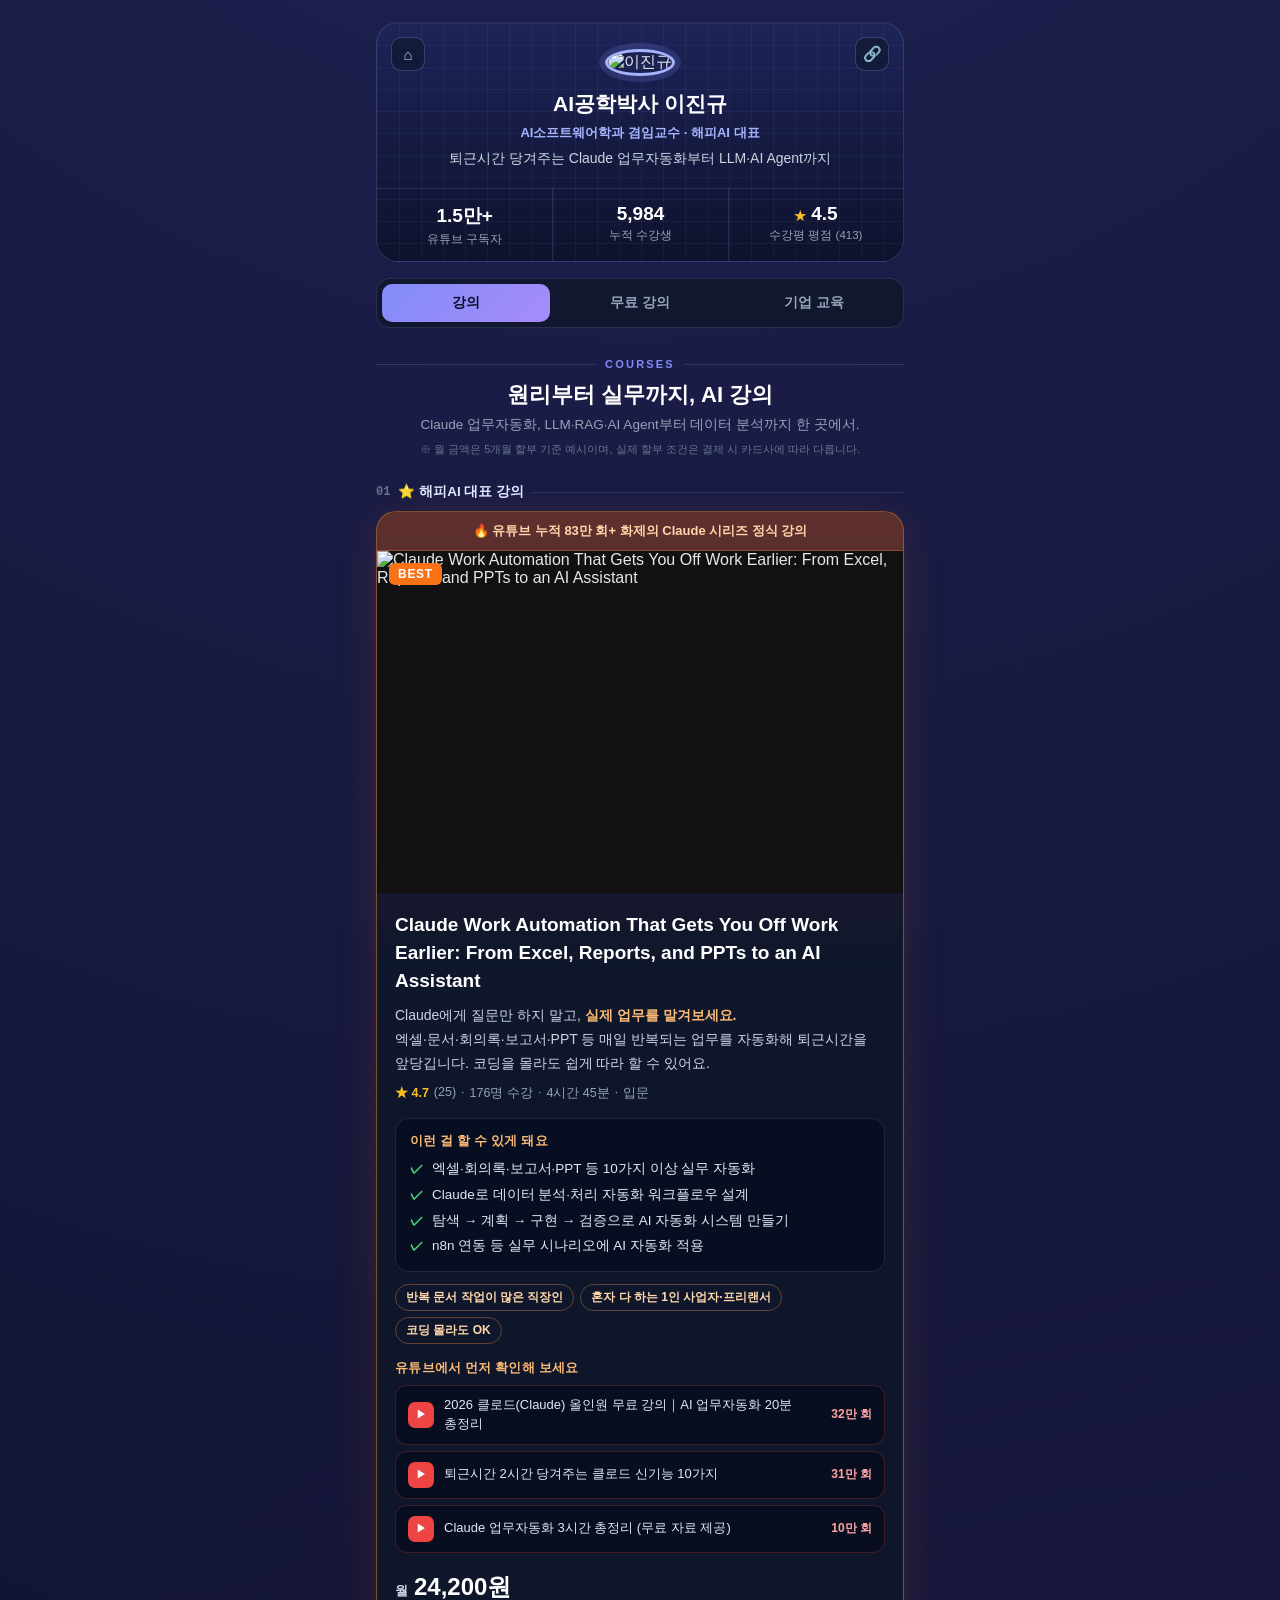
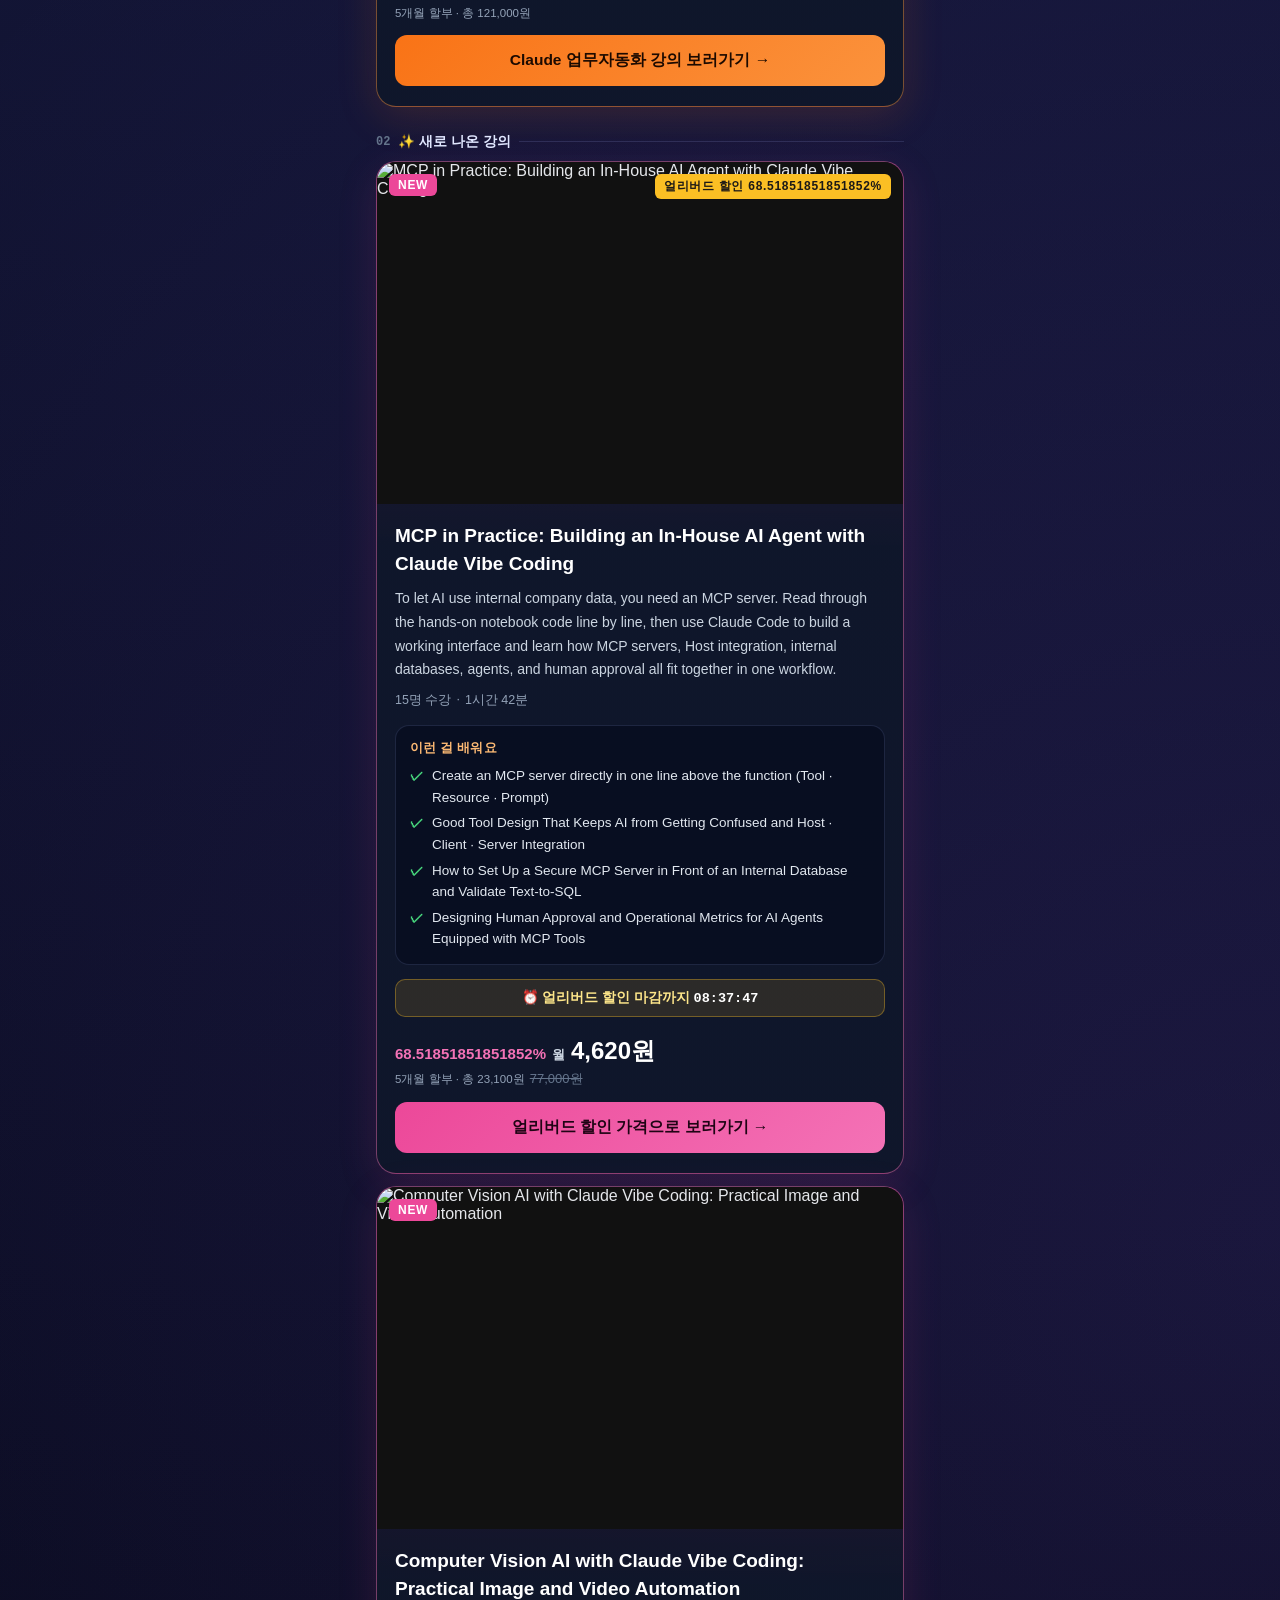
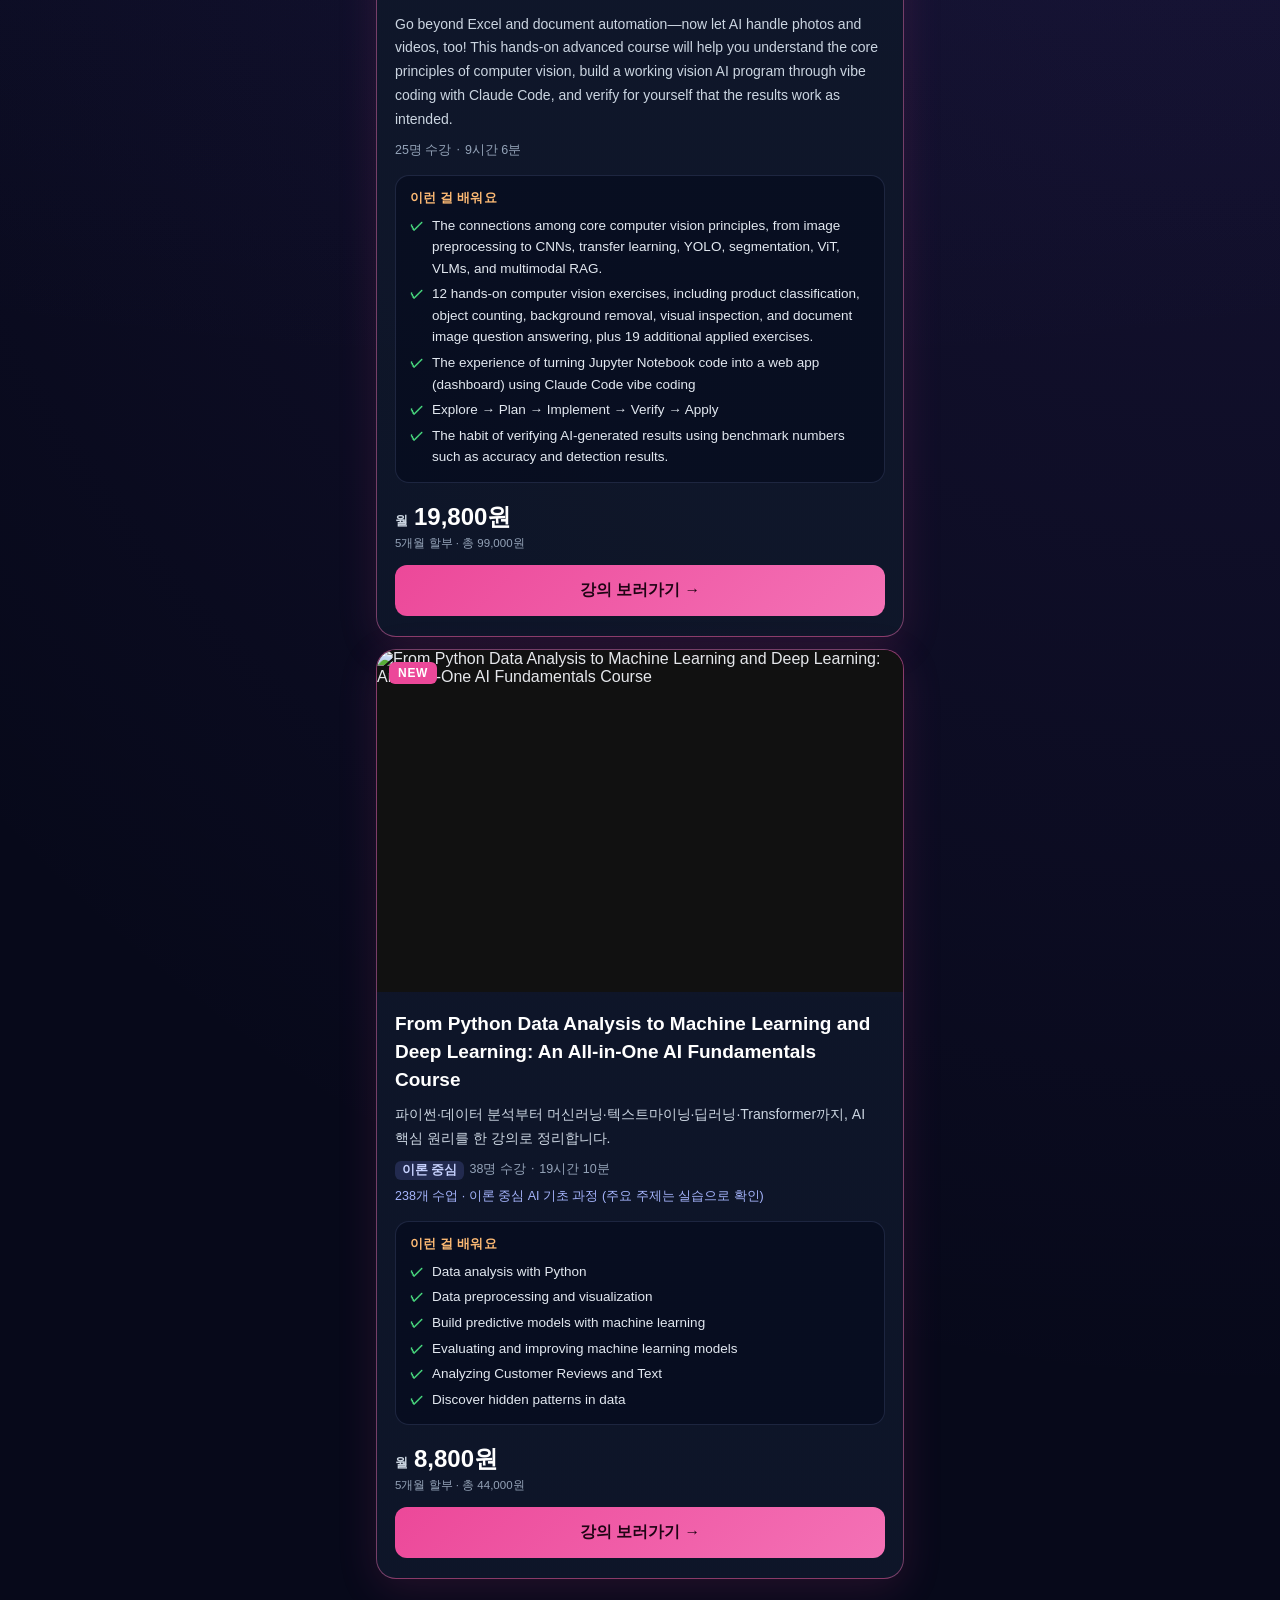
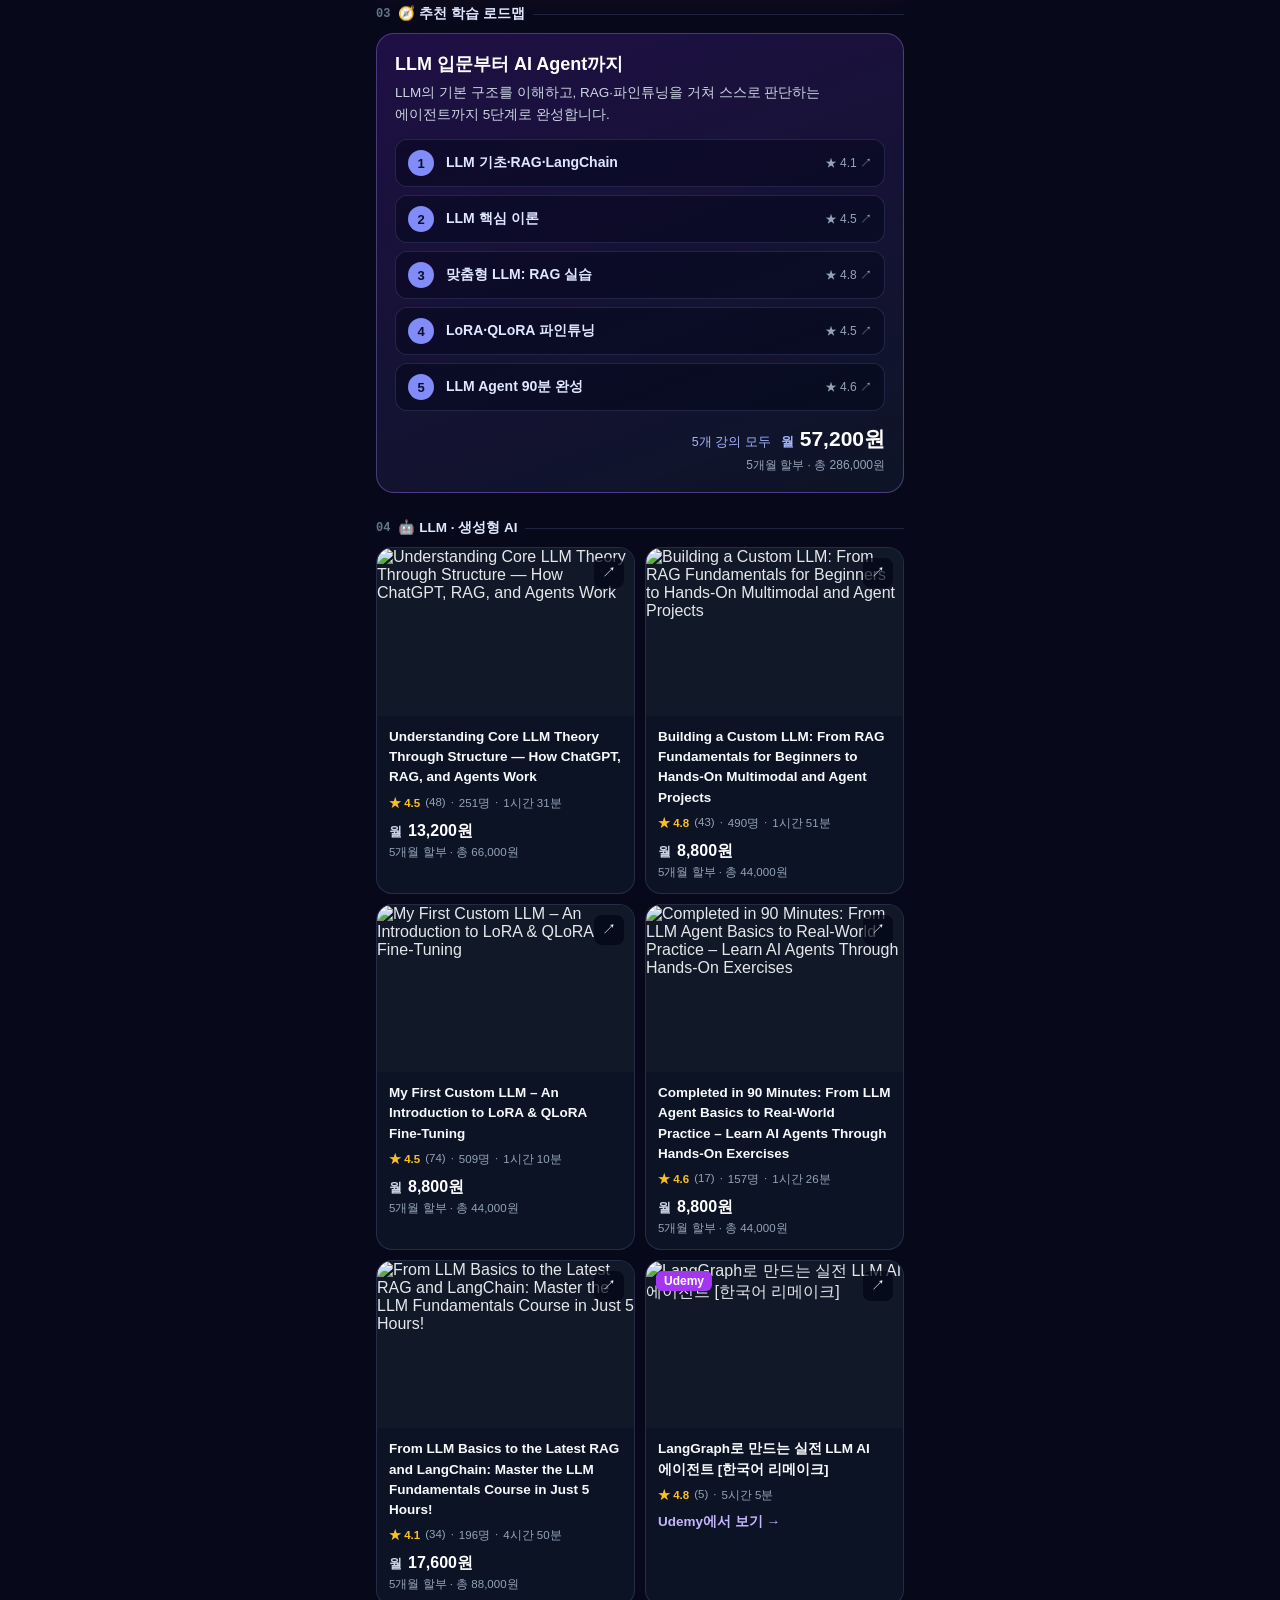
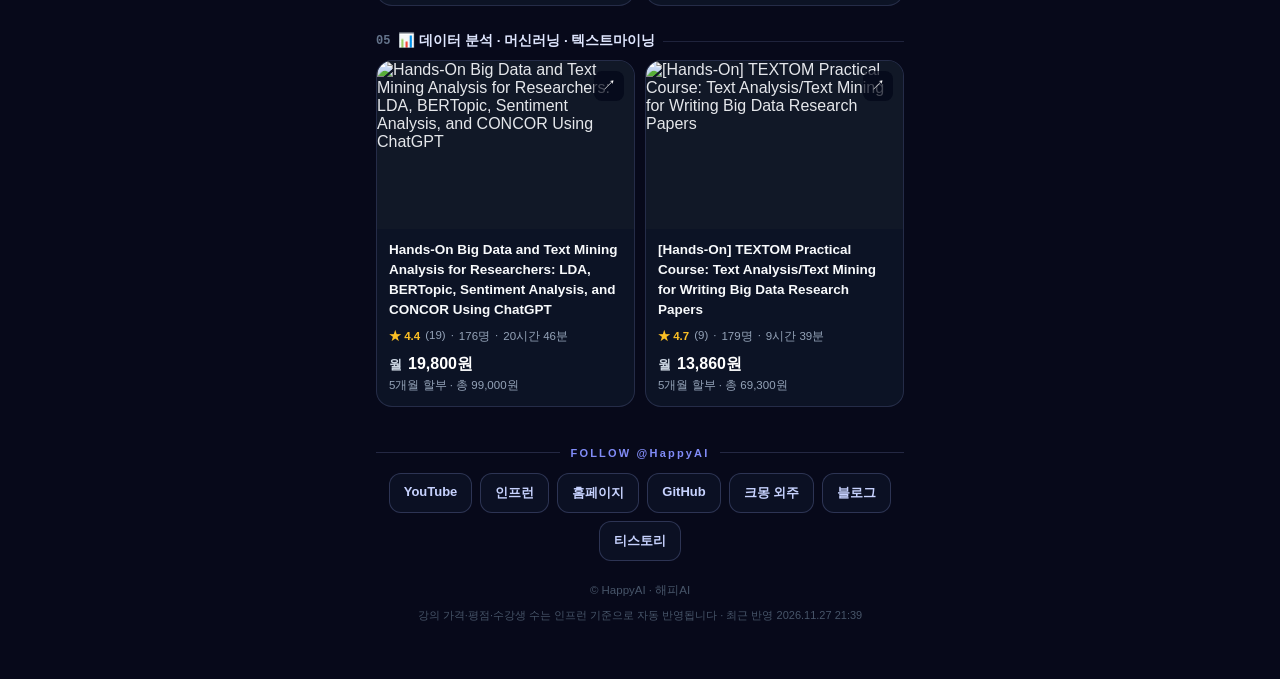
==== commit bfb288e8: "chore: 인프런 강의 데이터 자동 반영" ====
--- a/index.html
+++ b/index.html
@@ -62,7 +62,7 @@
 <div class="wrap">
 <section class="prof"><div class="ptop"><div class="icons"><a href="https://happyaidata.kr" target="_blank" rel="noopener" title="해피AI 홈페이지">⌂</a><button onclick="copyLink()" title="링크 복사">🔗</button></div>
 <img class="avatar" src="https://cdn.inflearn.com/public/files/courses/331584/017bd786-873a-492d-8cb8-4520f1a1e7bd/%EB%8C%80%EC%A7%80%201.png" alt="이진규"><h2>AI공학박사 이진규</h2><div class="role">AI소프트웨어학과 겸임교수 · 해피AI 대표</div><p>퇴근시간 당겨주는 Claude 업무자동화부터 LLM·AI Agent까지</p></div>
-<div class="stats"><div><b>1.5만+</b><span>유튜브 구독자</span></div><div><b>5,977</b><span>누적 수강생</span></div><div><b><span class="st">★</span> 4.5</b><span>수강평 평점 (413)</span></div></div></section>
+<div class="stats"><div><b>1.5만+</b><span>유튜브 구독자</span></div><div><b>5,984</b><span>누적 수강생</span></div><div><b><span class="st">★</span> 4.5</b><span>수강평 평점 (413)</span></div></div></section>
 <nav class="tabs"><button class="on" data-t="paid">강의</button><button data-t="free">무료 강의</button><button data-t="biz">기업 교육</button></nav>
 <div class="pane on" id="paid">
 <div class="sec-h"><div class="eyebrow">COURSES</div><h1>원리부터 실무까지, AI 강의</h1><p>Claude 업무자동화, LLM·RAG·AI Agent부터 데이터 분석까지 한 곳에서.</p></div><div class="inote">※ 월 금액은 5개월 할부 기준 예시이며, 실제 할부 조건은 결제 시 카드사에 따라 다릅니다.</div>
@@ -70,7 +70,7 @@
 <div class="feat"><div class="fbadge">🔥 유튜브 누적 83만 회+ 화제의 Claude 시리즈 정식 강의</div>
 <a class="fthumb" href="https://www.inflearn.com/course/mastering-practical-2?cid=343518" target="_blank" rel="noopener"><img src="https://cdn.inflearn.com/public/files/courses/343518/cover/01m2s8hkz67w4e67yhz19psrrk?w=960" alt="Claude Work Automation That Gets You Off Work Earlier: From Excel, Reports, and PPTs to an AI Assistant"><span class="ribbon">BEST</span></a>
 <div class="fbody"><h2>Claude Work Automation That Gets You Off Work Earlier: From Excel, Reports, and PPTs to an AI Assistant</h2><p class="fdesc">Claude에게 질문만 하지 말고, <b>실제 업무를 맡겨보세요.</b><br>엑셀·문서·회의록·보고서·PPT 등 매일 반복되는 업무를 자동화해 퇴근시간을 앞당깁니다. 코딩을 몰라도 쉽게 따라 할 수 있어요.</p>
-<div class="fmeta"><span class="star">★ 4.7</span><span>(25)</span><span>·</span><span>175명 수강</span><span>·</span><span>4시간 45분</span><span>·</span><span>입문</span></div>
+<div class="fmeta"><span class="star">★ 4.7</span><span>(25)</span><span>·</span><span>176명 수강</span><span>·</span><span>4시간 45분</span><span>·</span><span>입문</span></div>
 <div class="flearn"><div class="ft">이런 걸 할 수 있게 돼요</div><div class="fl"><span>✓</span>엑셀·회의록·보고서·PPT 등 10가지 이상 실무 자동화</div><div class="fl"><span>✓</span>Claude로 데이터 분석·처리 자동화 워크플로우 설계</div><div class="fl"><span>✓</span>탐색 → 계획 → 구현 → 검증으로 AI 자동화 시스템 만들기</div><div class="fl"><span>✓</span>n8n 연동 등 실무 시나리오에 AI 자동화 적용</div></div>
 <div class="ffor"><span>반복 문서 작업이 많은 직장인</span><span>혼자 다 하는 1인 사업자·프리랜서</span><span>코딩 몰라도 OK</span></div>
 <div class="fyt"><div class="ft">유튜브에서 먼저 확인해 보세요</div><a href="https://www.youtube.com/watch?v=58YFu8s2I8w" target="_blank" rel="noopener"><span class="yp">▶</span><span class="yt">2026 클로드(Claude) 올인원 무료 강의｜AI 업무자동화 20분 총정리</span><span class="yv">32만 회</span></a><a href="https://www.youtube.com/watch?v=IyHsxrCK_Zk" target="_blank" rel="noopener"><span class="yp">▶</span><span class="yt">퇴근시간 2시간 당겨주는 클로드 신기능 10가지</span><span class="yv">31만 회</span></a><a href="https://www.youtube.com/watch?v=ZN37IV4sbQg" target="_blank" rel="noopener"><span class="yp">▶</span><span class="yt">Claude 업무자동화 3시간 총정리 (무료 자료 제공)</span><span class="yv">10만 회</span></a></div>
@@ -78,14 +78,14 @@
 <a class="btn fcta" href="https://www.inflearn.com/course/mastering-practical-2?cid=343518" target="_blank" rel="noopener">Claude 업무자동화 강의 보러가기 →</a></div></div>
 <div class="lab"><i>02</i>✨ 새로 나온 강의</div><div class="newc"><a class="fthumb" href="https://www.inflearn.com/course/in-house-ai-agents-b?cid=345725" target="_blank" rel="noopener"><img src="https://cdn.inflearn.com/public/files/courses/345725/cover/01m837txhxrdnj6yk2qt0v07y9?w=960" alt="MCP in Practice: Building an In-House AI Agent with Claude Vibe Coding" loading="lazy"><span class="ribbon nr">NEW</span><span class="ribbon sr" data-end="2026-12-06T14:59:59.001Z">얼리버드 할인 68.51851851851852%</span></a>
 <div class="fbody"><h2>MCP in Practice: Building an In-House AI Agent with Claude Vibe Coding</h2><p class="fdesc">To let AI use internal company data, you need an MCP server. Read through the hands-on notebook code line by line, then use Claude Code to build a working interface and learn how MCP servers, Host integration, internal databases, agents, and human approval all fit together in one workflow.</p>
-<div class="fmeta"><span>12명 수강</span><span>·</span><span>1시간 42분</span></div>
+<div class="fmeta"><span>15명 수강</span><span>·</span><span>1시간 42분</span></div>
 
 <div class="flearn"><div class="ft">이런 걸 배워요</div><div class="fl"><span>✓</span>Create an MCP server directly in one line above the function (Tool · Resource · Prompt)</div><div class="fl"><span>✓</span>Good Tool Design That Keeps AI from Getting Confused and Host · Client · Server Integration</div><div class="fl"><span>✓</span>How to Set Up a Secure MCP Server in Front of an Internal Database and Validate Text-to-SQL</div><div class="fl"><span>✓</span>Designing Human Approval and Operational Metrics for AI Agents Equipped with MCP Tools</div></div>
 <div class="ebird" data-end="2026-12-06T14:59:59.001Z">⏰ 얼리버드 할인 마감까지 <b class="cdx">-</b></div>
 <div class="fprice price mp" data-reg="77000" data-pay="23100" data-rate="68.51851851851852" data-end="2026-12-06T14:59:59.001Z"><div class="mline"><span class="rate">68.51851851851852%</span><span class="mo">월</span><b>4,620원</b></div><div class="sub">5개월 할부 · 총 23,100원 <s>77,000원</s></div></div>
 <a class="btn ncta" data-end="2026-12-06T14:59:59.001Z" href="https://www.inflearn.com/course/in-house-ai-agents-b?cid=345725" target="_blank" rel="noopener">얼리버드 할인 가격으로 보러가기 →</a></div></div><div class="newc"><a class="fthumb" href="https://www.inflearn.com/course/building-computer-vi?cid=345699" target="_blank" rel="noopener"><img src="https://cdn.inflearn.com/public/files/courses/345699/cover/01m80em8dcc978cs92hds0c1mx?w=960" alt="Computer Vision AI with Claude Vibe Coding: Practical Image and Video Automation" loading="lazy"><span class="ribbon nr">NEW</span><span class="ribbon sr" data-end="2026-12-04T14:59:59.001Z">얼리버드 할인 70%</span></a>
 <div class="fbody"><h2>Computer Vision AI with Claude Vibe Coding: Practical Image and Video Automation</h2><p class="fdesc">Go beyond Excel and document automation—now let AI handle photos and videos, too! This hands-on advanced course will help you understand the core principles of computer vision, build a working vision AI program through vibe coding with Claude Code, and verify for yourself that the results work as intended.</p>
-<div class="fmeta"><span>22명 수강</span><span>·</span><span>9시간 6분</span></div>
+<div class="fmeta"><span>25명 수강</span><span>·</span><span>9시간 6분</span></div>
 
 <div class="flearn"><div class="ft">이런 걸 배워요</div><div class="fl"><span>✓</span>The connections among core computer vision principles, from image preprocessing to CNNs, transfer learning, YOLO, segmentation, ViT, VLMs, and multimodal RAG.</div><div class="fl"><span>✓</span>12 hands-on computer vision exercises, including product classification, object counting, background removal, visual inspection, and document image question answering, plus 19 additional applied exercises.</div><div class="fl"><span>✓</span>The experience of turning Jupyter Notebook code into a web app (dashboard) using Claude Code vibe coding</div><div class="fl"><span>✓</span>Explore → Plan → Implement → Verify → Apply</div><div class="fl"><span>✓</span>The habit of verifying AI-generated results using benchmark numbers such as accuracy and detection results.</div></div>
 <div class="ebird" data-end="2026-12-04T14:59:59.001Z">⏰ 얼리버드 할인 마감까지 <b class="cdx">-</b></div>
@@ -116,7 +116,7 @@
 <a class="ctr" href="tel:01099732113"><span class="ci">📞</span><span class="cv"><small>전화</small>010-9973-2113</span><span class="ca">전화하기</span></a>
 <div class="ctr" onclick="copyText('leejinkyu0612@naver.com','이메일 주소가 복사되었습니다')"><span class="ci">✉️</span><span class="cv"><small>이메일</small>leejinkyu0612@naver.com</span><span class="ca">복사</span></div></div><a class="btn ghost" href="https://www.happyaidata.kr/education.html" target="_blank" rel="noopener">기업 교육 과정 보기 →</a></div>
 </div>
-<footer class="foot"><div class="eyebrow">FOLLOW @HappyAI</div><div class="soc"><a href="https://www.youtube.com/@HappyAI_0612" target="_blank" rel="noopener">YouTube</a><a href="https://www.inflearn.com/users/846696" target="_blank" rel="noopener">인프런</a><a href="https://www.happyaidata.kr/" target="_blank" rel="noopener">홈페이지</a><a href="https://github.com/leejin-kyu" target="_blank" rel="noopener">GitHub</a><a href="https://kmong.com/@%ED%95%B4%ED%94%BCAI" target="_blank" rel="noopener">크몽 외주</a><a href="https://blog.naver.com/happynlp0612" target="_blank" rel="noopener">블로그</a><a href="https://jinkyu0612.tistory.com/" target="_blank" rel="noopener">티스토리</a></div><div class="copy">© HappyAI · 해피AI</div><div class="upd">강의 가격·평점·수강생 수는 인프런 기준으로 자동 반영됩니다 · 최근 반영 2026.11.27 05:14</div></footer>
+<footer class="foot"><div class="eyebrow">FOLLOW @HappyAI</div><div class="soc"><a href="https://www.youtube.com/@HappyAI_0612" target="_blank" rel="noopener">YouTube</a><a href="https://www.inflearn.com/users/846696" target="_blank" rel="noopener">인프런</a><a href="https://www.happyaidata.kr/" target="_blank" rel="noopener">홈페이지</a><a href="https://github.com/leejin-kyu" target="_blank" rel="noopener">GitHub</a><a href="https://kmong.com/@%ED%95%B4%ED%94%BCAI" target="_blank" rel="noopener">크몽 외주</a><a href="https://blog.naver.com/happynlp0612" target="_blank" rel="noopener">블로그</a><a href="https://jinkyu0612.tistory.com/" target="_blank" rel="noopener">티스토리</a></div><div class="copy">© HappyAI · 해피AI</div><div class="upd">강의 가격·평점·수강생 수는 인프런 기준으로 자동 반영됩니다 · 최근 반영 2026.11.27 21:39</div></footer>
 </div><div class="toast" id="toast">링크가 복사되었습니다</div>
 <script>
 const f=n=>n.toLocaleString('ko-KR'),M=5,mon=n=>Math.ceil(n/M/10)*10,p2=n=>String(n).padStart(2,'0');
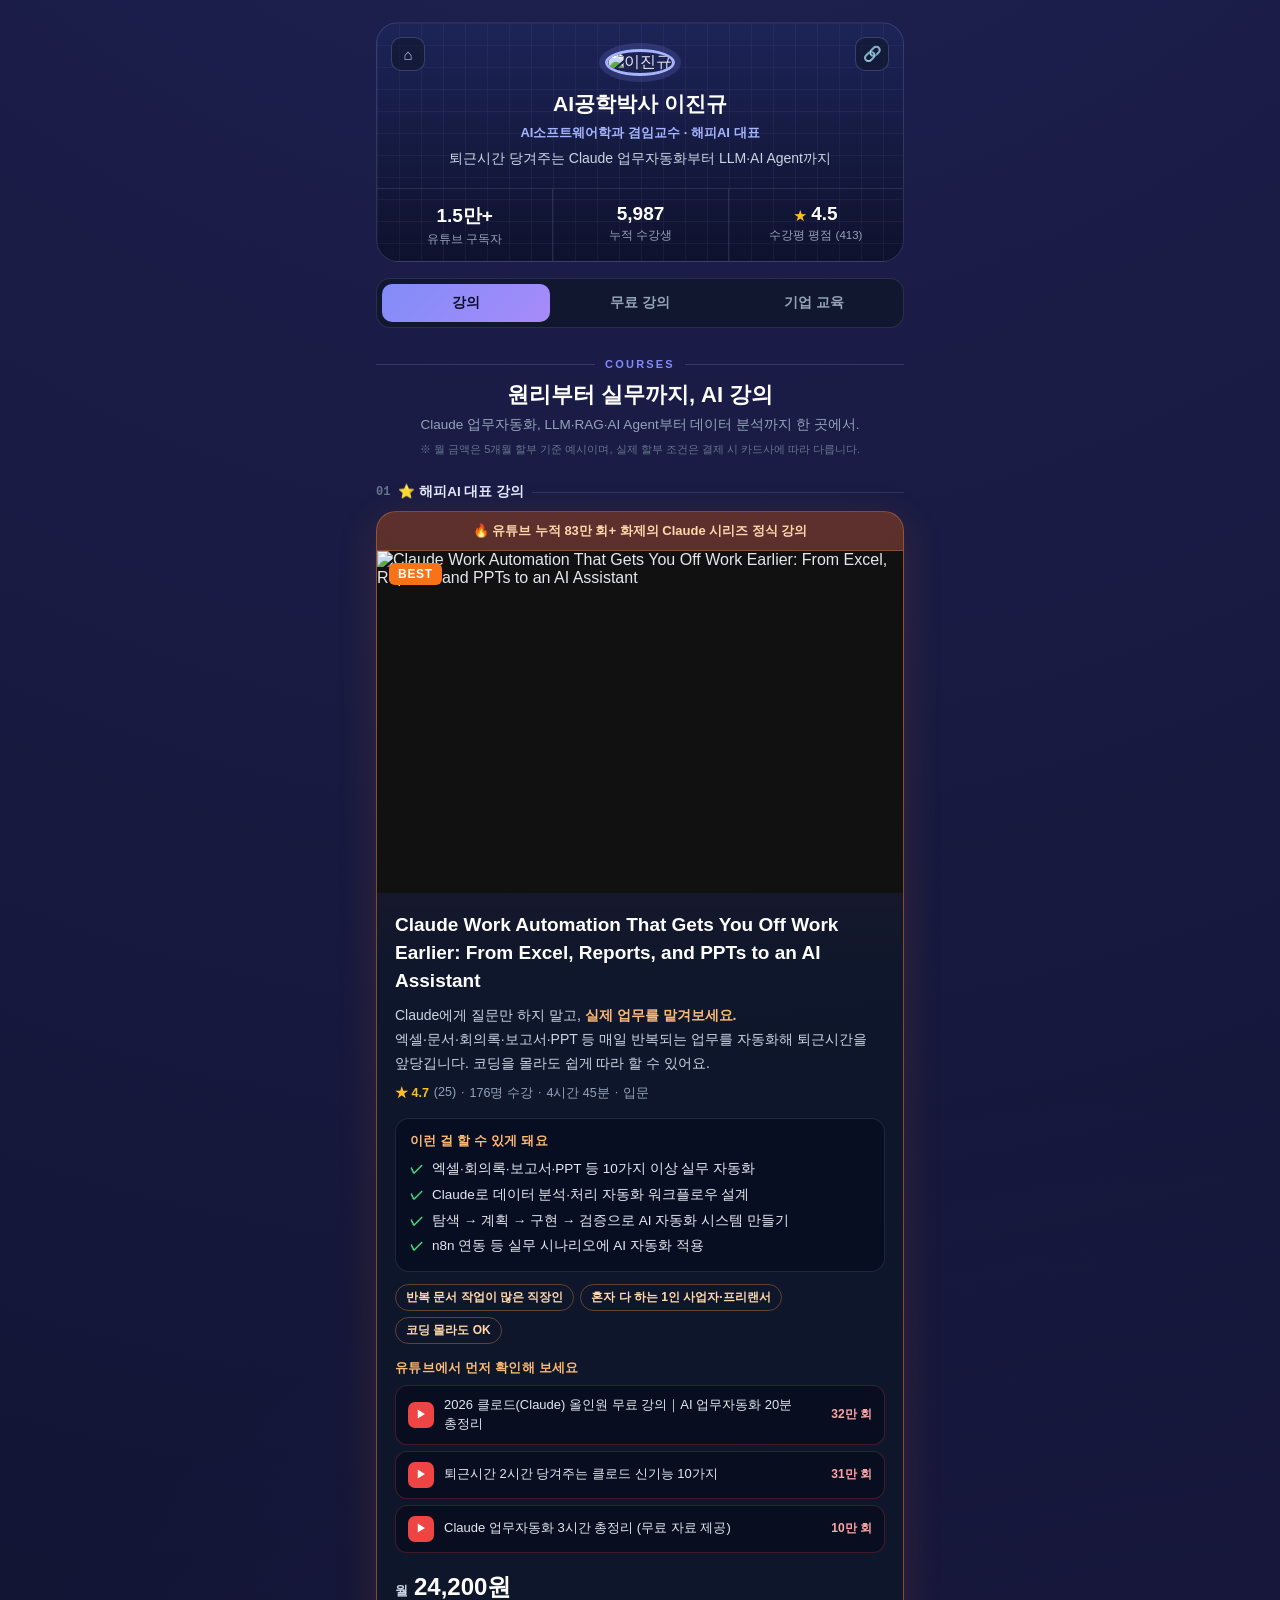
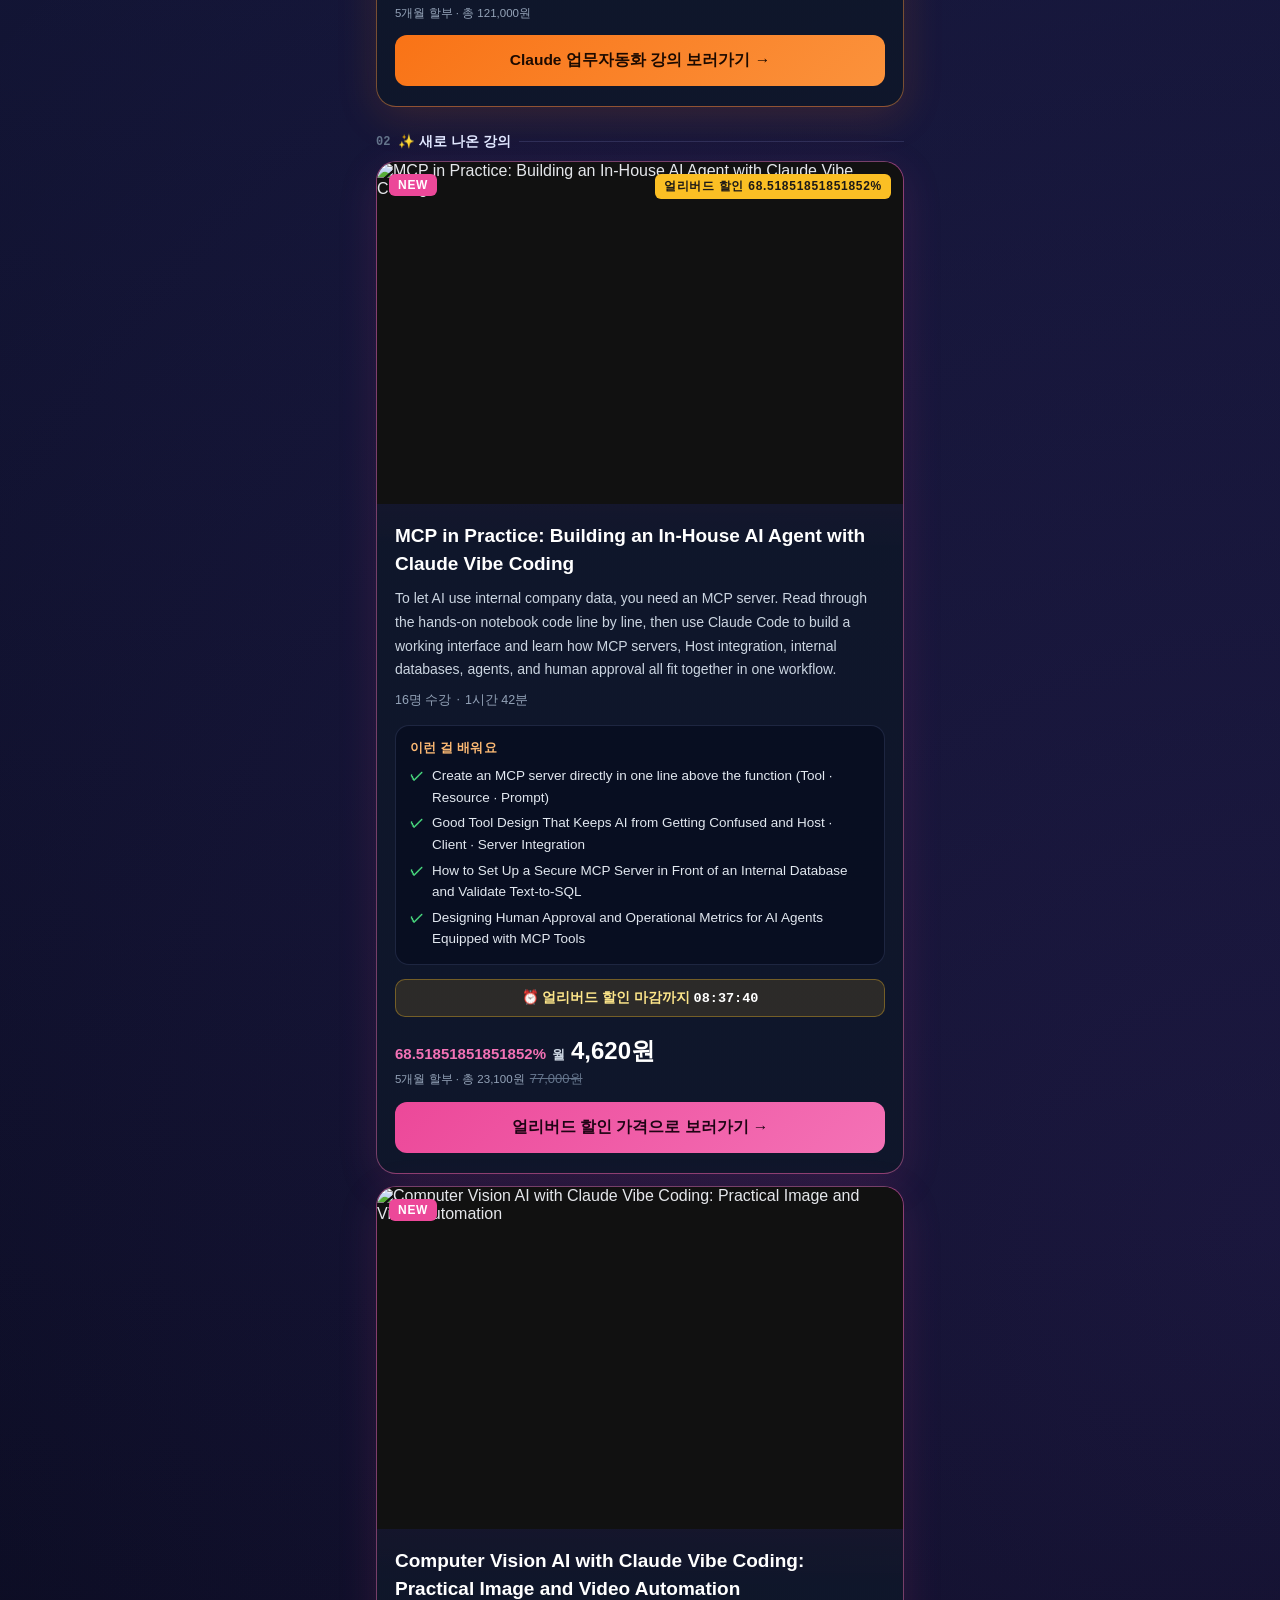
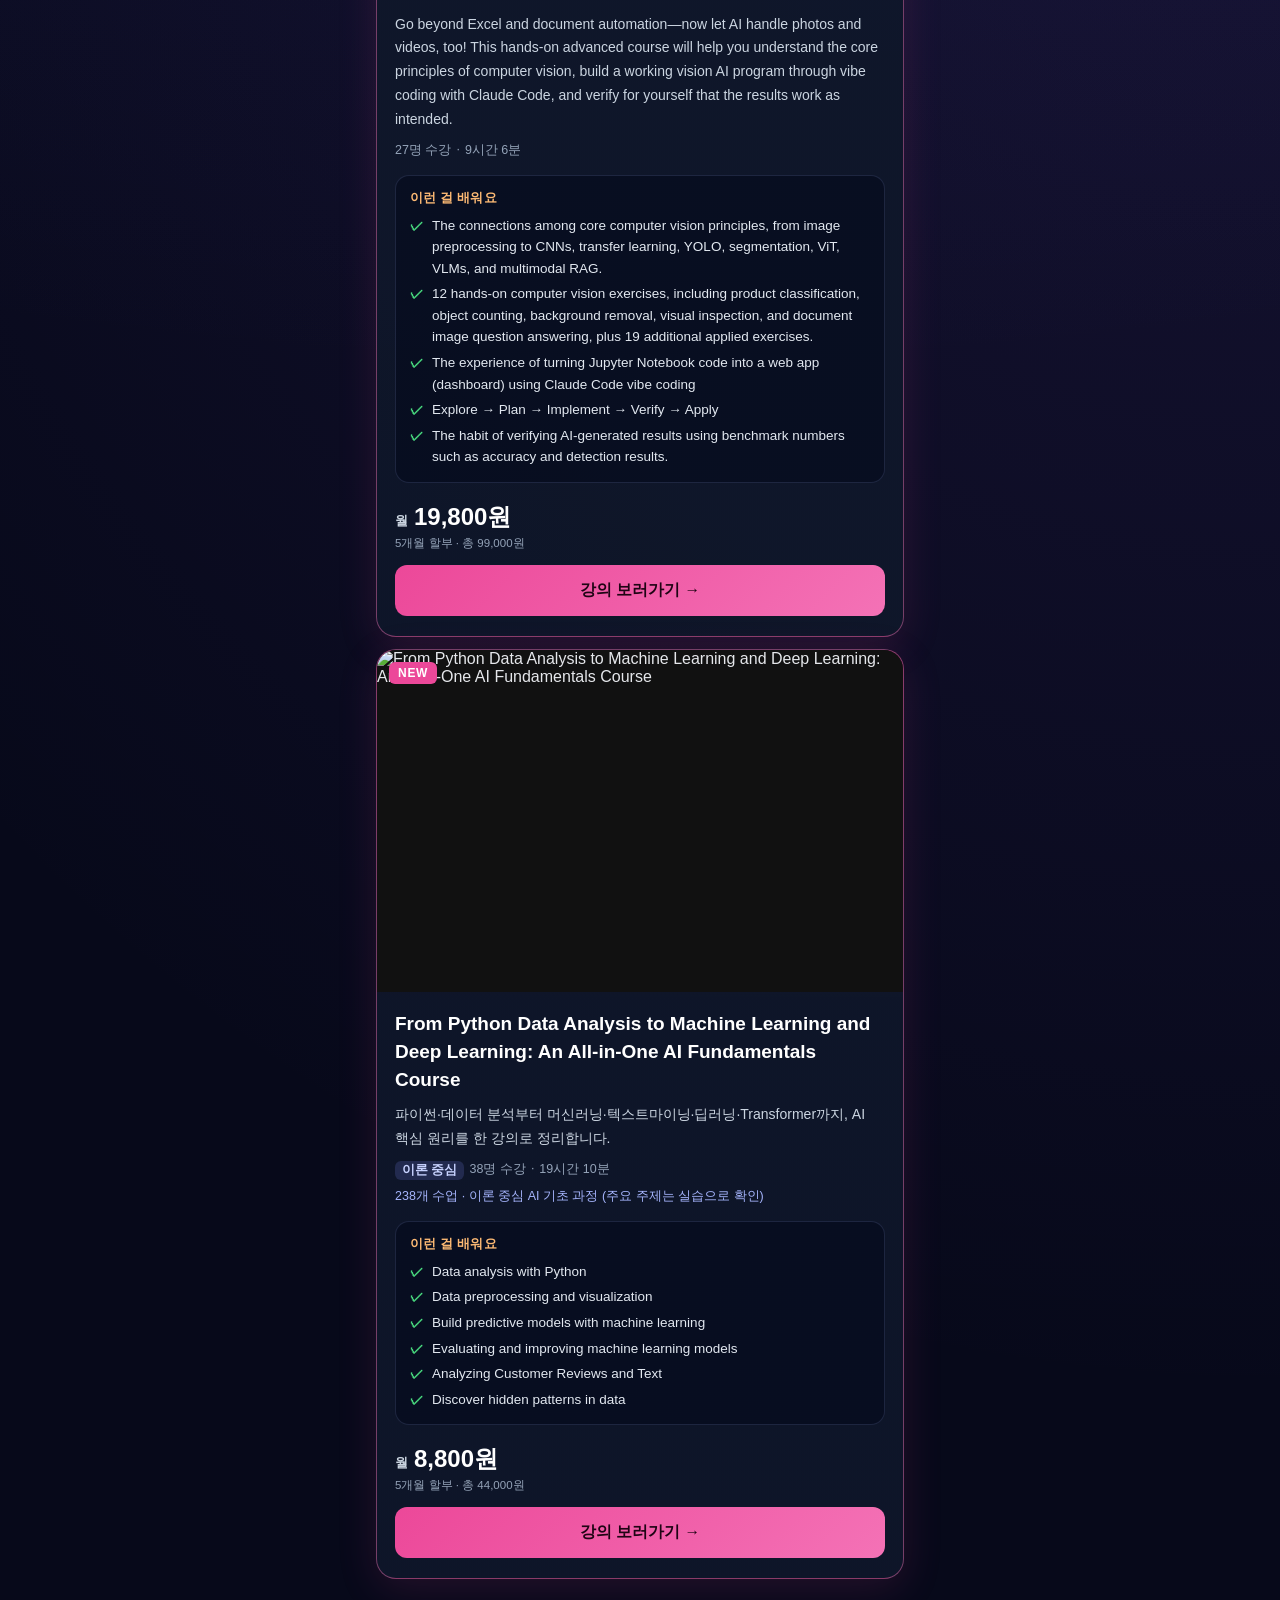
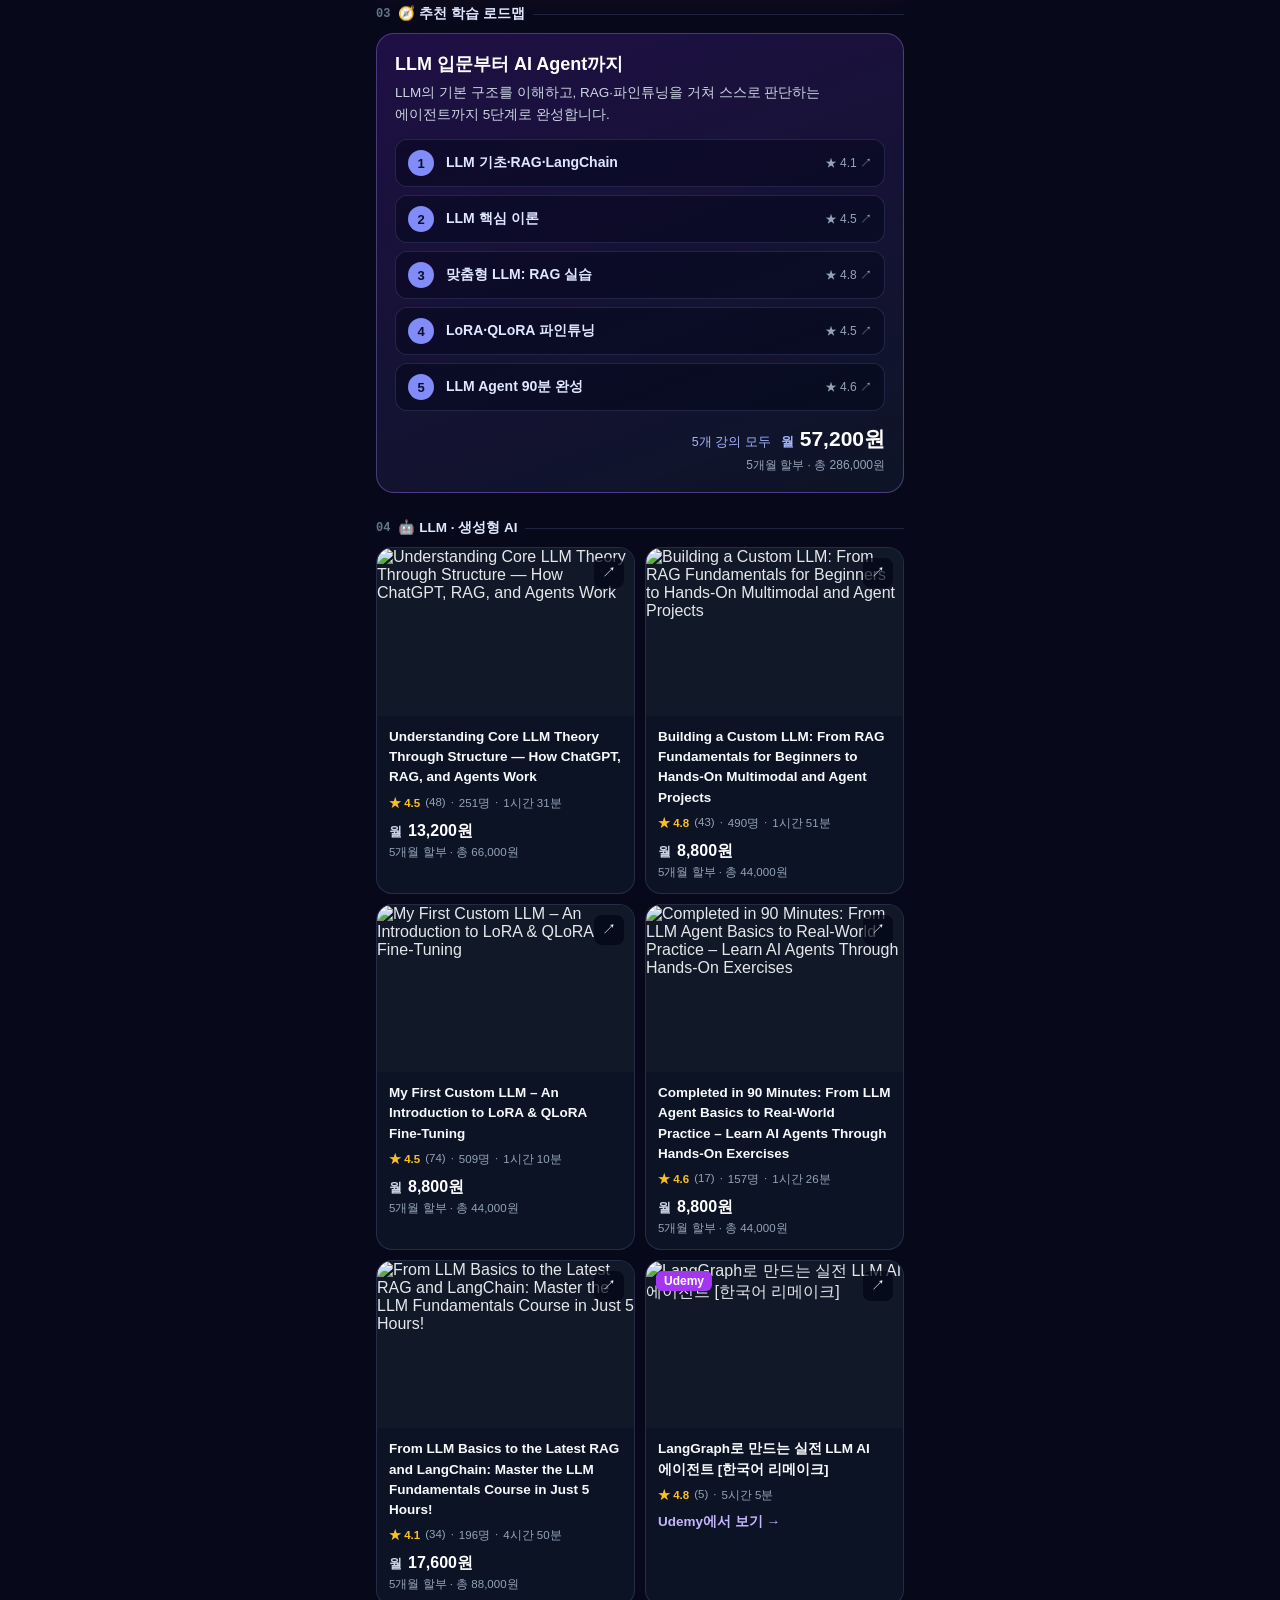
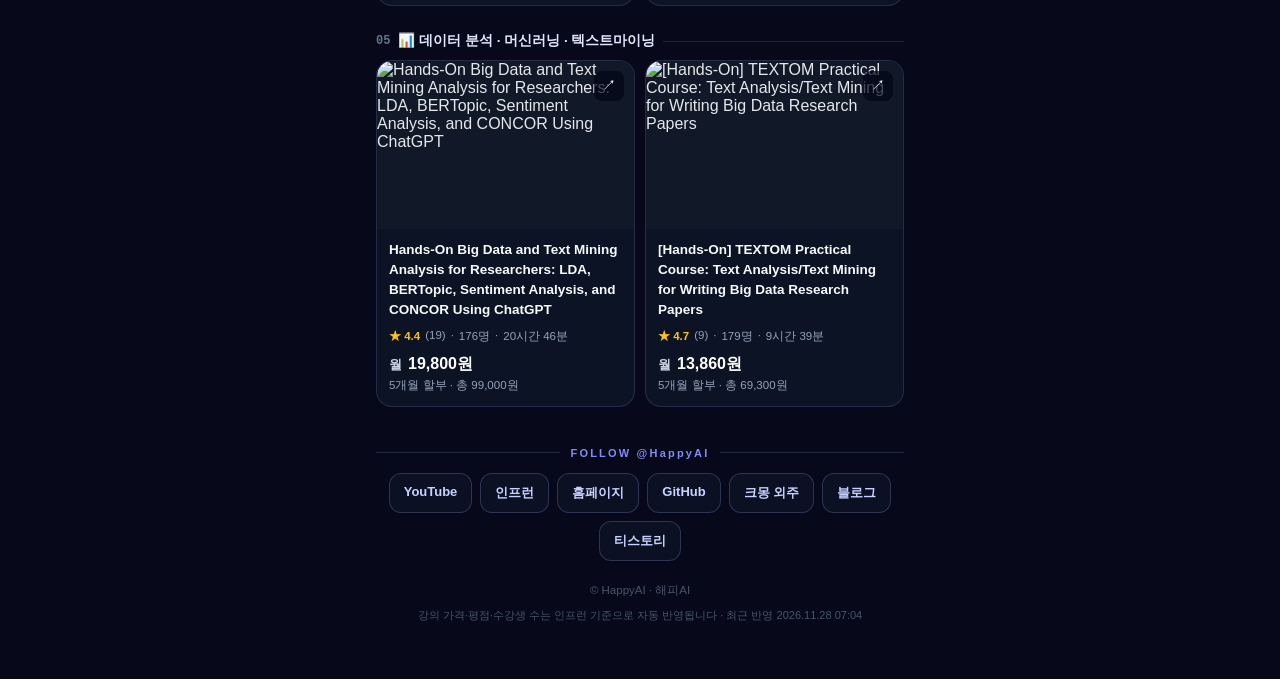
==== commit e8c56f42: "chore: 인프런 강의 데이터 자동 반영" ====
--- a/index.html
+++ b/index.html
@@ -62,7 +62,7 @@
 <div class="wrap">
 <section class="prof"><div class="ptop"><div class="icons"><a href="https://happyaidata.kr" target="_blank" rel="noopener" title="해피AI 홈페이지">⌂</a><button onclick="copyLink()" title="링크 복사">🔗</button></div>
 <img class="avatar" src="https://cdn.inflearn.com/public/files/courses/331584/017bd786-873a-492d-8cb8-4520f1a1e7bd/%EB%8C%80%EC%A7%80%201.png" alt="이진규"><h2>AI공학박사 이진규</h2><div class="role">AI소프트웨어학과 겸임교수 · 해피AI 대표</div><p>퇴근시간 당겨주는 Claude 업무자동화부터 LLM·AI Agent까지</p></div>
-<div class="stats"><div><b>1.5만+</b><span>유튜브 구독자</span></div><div><b>5,984</b><span>누적 수강생</span></div><div><b><span class="st">★</span> 4.5</b><span>수강평 평점 (413)</span></div></div></section>
+<div class="stats"><div><b>1.5만+</b><span>유튜브 구독자</span></div><div><b>5,987</b><span>누적 수강생</span></div><div><b><span class="st">★</span> 4.5</b><span>수강평 평점 (413)</span></div></div></section>
 <nav class="tabs"><button class="on" data-t="paid">강의</button><button data-t="free">무료 강의</button><button data-t="biz">기업 교육</button></nav>
 <div class="pane on" id="paid">
 <div class="sec-h"><div class="eyebrow">COURSES</div><h1>원리부터 실무까지, AI 강의</h1><p>Claude 업무자동화, LLM·RAG·AI Agent부터 데이터 분석까지 한 곳에서.</p></div><div class="inote">※ 월 금액은 5개월 할부 기준 예시이며, 실제 할부 조건은 결제 시 카드사에 따라 다릅니다.</div>
@@ -78,14 +78,14 @@
 <a class="btn fcta" href="https://www.inflearn.com/course/mastering-practical-2?cid=343518" target="_blank" rel="noopener">Claude 업무자동화 강의 보러가기 →</a></div></div>
 <div class="lab"><i>02</i>✨ 새로 나온 강의</div><div class="newc"><a class="fthumb" href="https://www.inflearn.com/course/in-house-ai-agents-b?cid=345725" target="_blank" rel="noopener"><img src="https://cdn.inflearn.com/public/files/courses/345725/cover/01m837txhxrdnj6yk2qt0v07y9?w=960" alt="MCP in Practice: Building an In-House AI Agent with Claude Vibe Coding" loading="lazy"><span class="ribbon nr">NEW</span><span class="ribbon sr" data-end="2026-12-06T14:59:59.001Z">얼리버드 할인 68.51851851851852%</span></a>
 <div class="fbody"><h2>MCP in Practice: Building an In-House AI Agent with Claude Vibe Coding</h2><p class="fdesc">To let AI use internal company data, you need an MCP server. Read through the hands-on notebook code line by line, then use Claude Code to build a working interface and learn how MCP servers, Host integration, internal databases, agents, and human approval all fit together in one workflow.</p>
-<div class="fmeta"><span>15명 수강</span><span>·</span><span>1시간 42분</span></div>
+<div class="fmeta"><span>16명 수강</span><span>·</span><span>1시간 42분</span></div>
 
 <div class="flearn"><div class="ft">이런 걸 배워요</div><div class="fl"><span>✓</span>Create an MCP server directly in one line above the function (Tool · Resource · Prompt)</div><div class="fl"><span>✓</span>Good Tool Design That Keeps AI from Getting Confused and Host · Client · Server Integration</div><div class="fl"><span>✓</span>How to Set Up a Secure MCP Server in Front of an Internal Database and Validate Text-to-SQL</div><div class="fl"><span>✓</span>Designing Human Approval and Operational Metrics for AI Agents Equipped with MCP Tools</div></div>
 <div class="ebird" data-end="2026-12-06T14:59:59.001Z">⏰ 얼리버드 할인 마감까지 <b class="cdx">-</b></div>
 <div class="fprice price mp" data-reg="77000" data-pay="23100" data-rate="68.51851851851852" data-end="2026-12-06T14:59:59.001Z"><div class="mline"><span class="rate">68.51851851851852%</span><span class="mo">월</span><b>4,620원</b></div><div class="sub">5개월 할부 · 총 23,100원 <s>77,000원</s></div></div>
 <a class="btn ncta" data-end="2026-12-06T14:59:59.001Z" href="https://www.inflearn.com/course/in-house-ai-agents-b?cid=345725" target="_blank" rel="noopener">얼리버드 할인 가격으로 보러가기 →</a></div></div><div class="newc"><a class="fthumb" href="https://www.inflearn.com/course/building-computer-vi?cid=345699" target="_blank" rel="noopener"><img src="https://cdn.inflearn.com/public/files/courses/345699/cover/01m80em8dcc978cs92hds0c1mx?w=960" alt="Computer Vision AI with Claude Vibe Coding: Practical Image and Video Automation" loading="lazy"><span class="ribbon nr">NEW</span><span class="ribbon sr" data-end="2026-12-04T14:59:59.001Z">얼리버드 할인 70%</span></a>
 <div class="fbody"><h2>Computer Vision AI with Claude Vibe Coding: Practical Image and Video Automation</h2><p class="fdesc">Go beyond Excel and document automation—now let AI handle photos and videos, too! This hands-on advanced course will help you understand the core principles of computer vision, build a working vision AI program through vibe coding with Claude Code, and verify for yourself that the results work as intended.</p>
-<div class="fmeta"><span>25명 수강</span><span>·</span><span>9시간 6분</span></div>
+<div class="fmeta"><span>27명 수강</span><span>·</span><span>9시간 6분</span></div>
 
 <div class="flearn"><div class="ft">이런 걸 배워요</div><div class="fl"><span>✓</span>The connections among core computer vision principles, from image preprocessing to CNNs, transfer learning, YOLO, segmentation, ViT, VLMs, and multimodal RAG.</div><div class="fl"><span>✓</span>12 hands-on computer vision exercises, including product classification, object counting, background removal, visual inspection, and document image question answering, plus 19 additional applied exercises.</div><div class="fl"><span>✓</span>The experience of turning Jupyter Notebook code into a web app (dashboard) using Claude Code vibe coding</div><div class="fl"><span>✓</span>Explore → Plan → Implement → Verify → Apply</div><div class="fl"><span>✓</span>The habit of verifying AI-generated results using benchmark numbers such as accuracy and detection results.</div></div>
 <div class="ebird" data-end="2026-12-04T14:59:59.001Z">⏰ 얼리버드 할인 마감까지 <b class="cdx">-</b></div>
@@ -116,7 +116,7 @@
 <a class="ctr" href="tel:01099732113"><span class="ci">📞</span><span class="cv"><small>전화</small>010-9973-2113</span><span class="ca">전화하기</span></a>
 <div class="ctr" onclick="copyText('leejinkyu0612@naver.com','이메일 주소가 복사되었습니다')"><span class="ci">✉️</span><span class="cv"><small>이메일</small>leejinkyu0612@naver.com</span><span class="ca">복사</span></div></div><a class="btn ghost" href="https://www.happyaidata.kr/education.html" target="_blank" rel="noopener">기업 교육 과정 보기 →</a></div>
 </div>
-<footer class="foot"><div class="eyebrow">FOLLOW @HappyAI</div><div class="soc"><a href="https://www.youtube.com/@HappyAI_0612" target="_blank" rel="noopener">YouTube</a><a href="https://www.inflearn.com/users/846696" target="_blank" rel="noopener">인프런</a><a href="https://www.happyaidata.kr/" target="_blank" rel="noopener">홈페이지</a><a href="https://github.com/leejin-kyu" target="_blank" rel="noopener">GitHub</a><a href="https://kmong.com/@%ED%95%B4%ED%94%BCAI" target="_blank" rel="noopener">크몽 외주</a><a href="https://blog.naver.com/happynlp0612" target="_blank" rel="noopener">블로그</a><a href="https://jinkyu0612.tistory.com/" target="_blank" rel="noopener">티스토리</a></div><div class="copy">© HappyAI · 해피AI</div><div class="upd">강의 가격·평점·수강생 수는 인프런 기준으로 자동 반영됩니다 · 최근 반영 2026.11.27 21:39</div></footer>
+<footer class="foot"><div class="eyebrow">FOLLOW @HappyAI</div><div class="soc"><a href="https://www.youtube.com/@HappyAI_0612" target="_blank" rel="noopener">YouTube</a><a href="https://www.inflearn.com/users/846696" target="_blank" rel="noopener">인프런</a><a href="https://www.happyaidata.kr/" target="_blank" rel="noopener">홈페이지</a><a href="https://github.com/leejin-kyu" target="_blank" rel="noopener">GitHub</a><a href="https://kmong.com/@%ED%95%B4%ED%94%BCAI" target="_blank" rel="noopener">크몽 외주</a><a href="https://blog.naver.com/happynlp0612" target="_blank" rel="noopener">블로그</a><a href="https://jinkyu0612.tistory.com/" target="_blank" rel="noopener">티스토리</a></div><div class="copy">© HappyAI · 해피AI</div><div class="upd">강의 가격·평점·수강생 수는 인프런 기준으로 자동 반영됩니다 · 최근 반영 2026.11.28 07:04</div></footer>
 </div><div class="toast" id="toast">링크가 복사되었습니다</div>
 <script>
 const f=n=>n.toLocaleString('ko-KR'),M=5,mon=n=>Math.ceil(n/M/10)*10,p2=n=>String(n).padStart(2,'0');
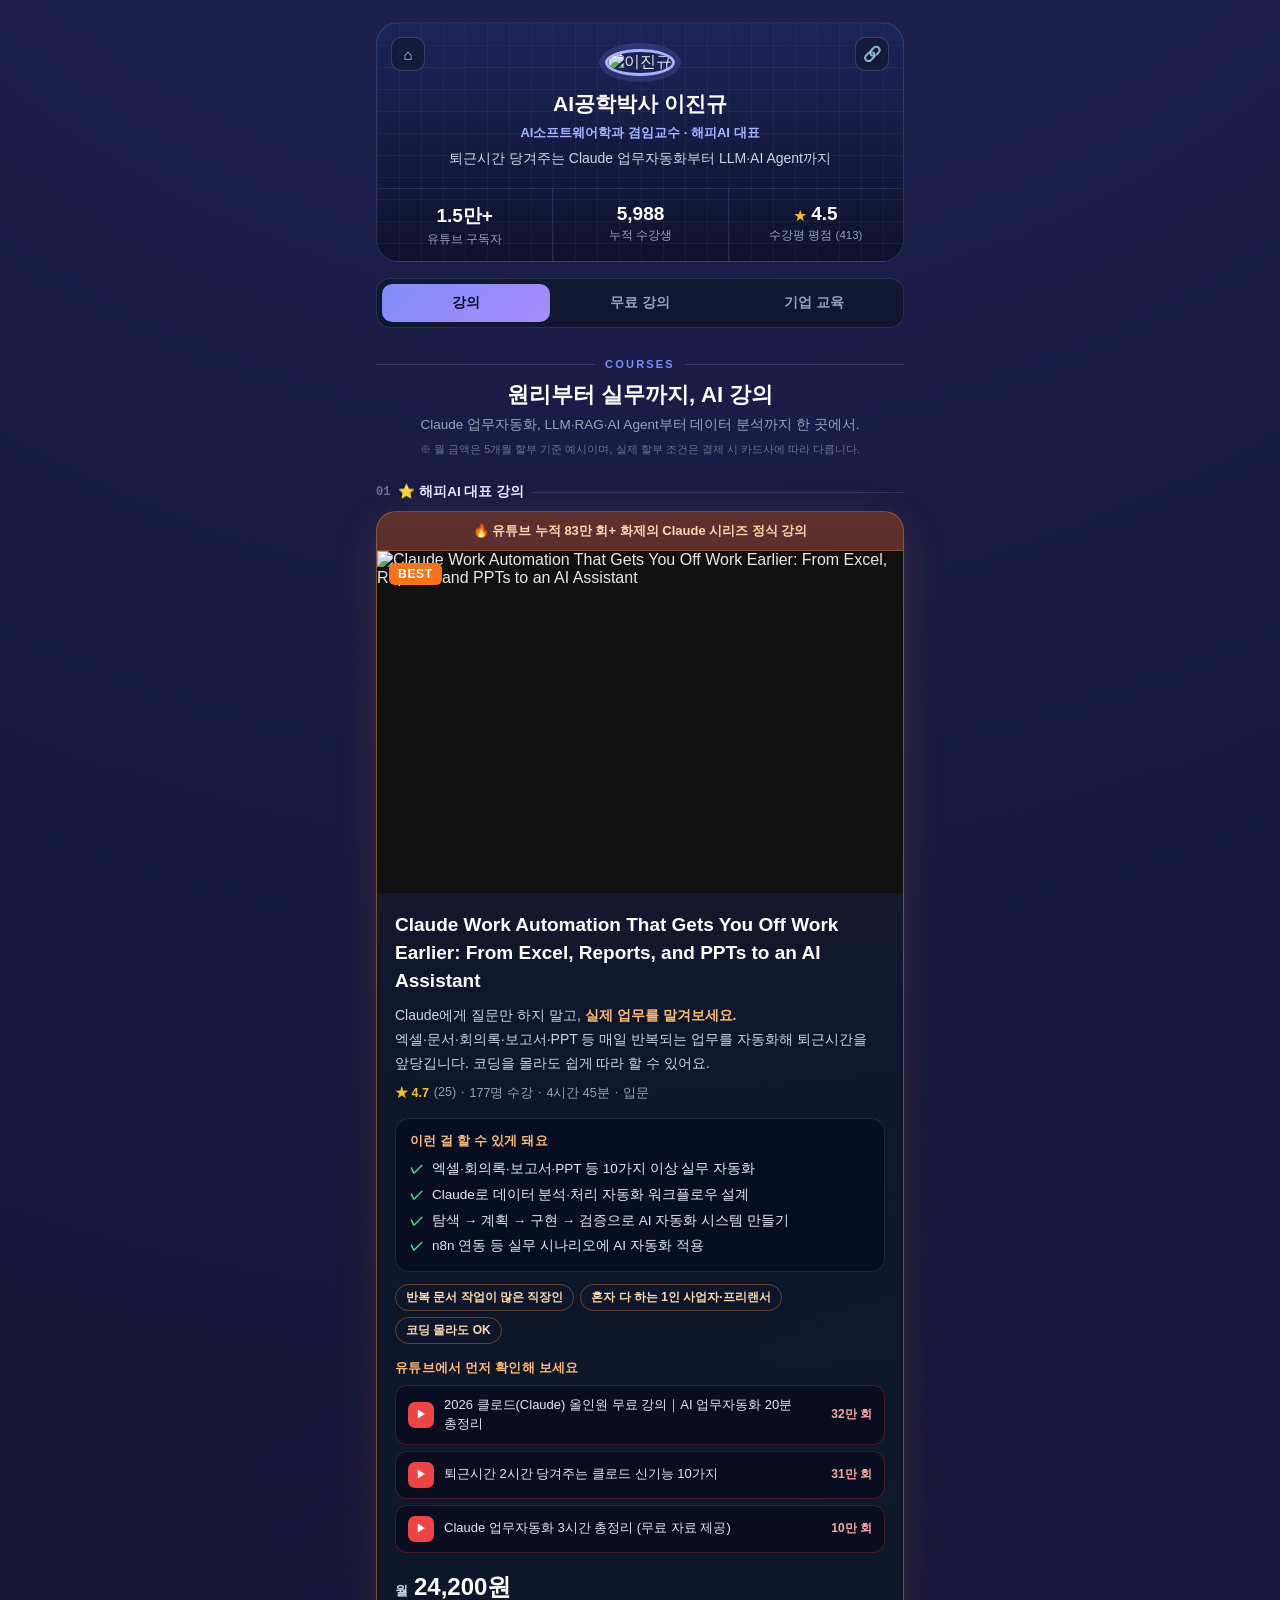
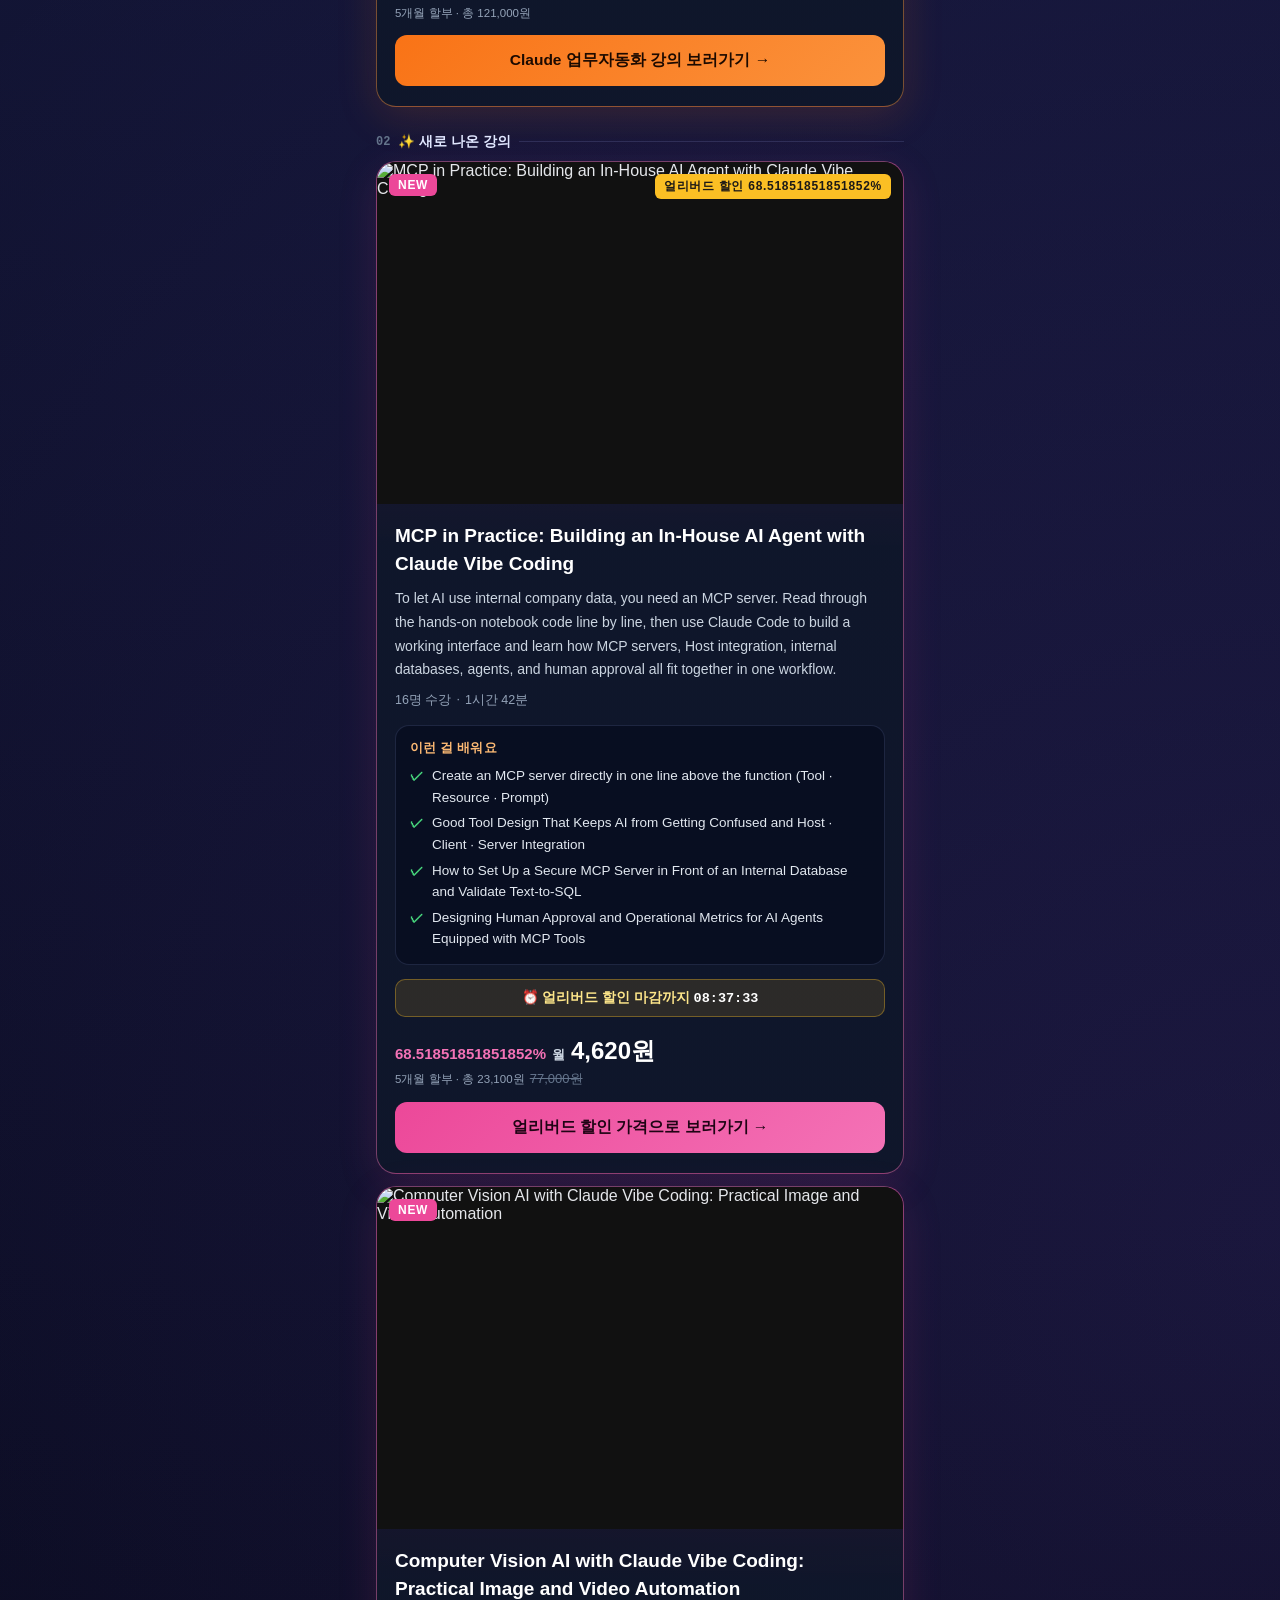
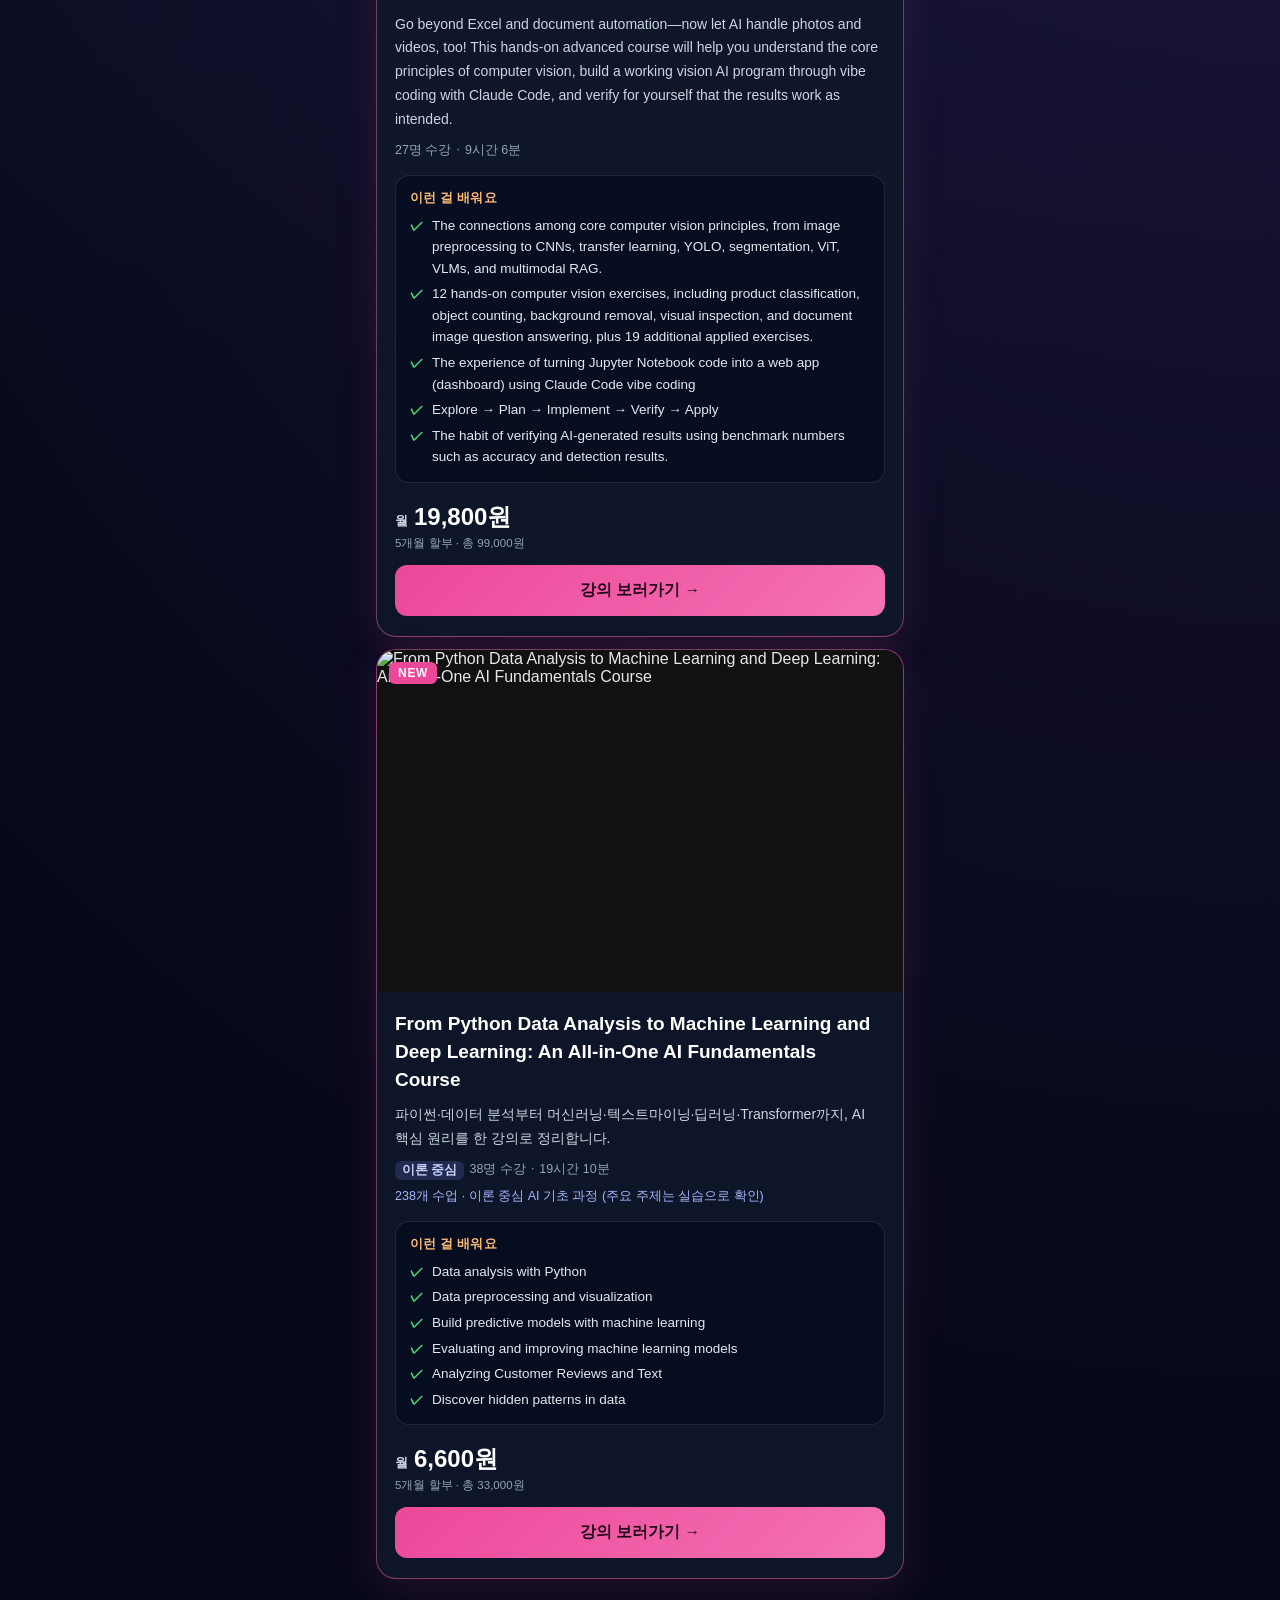
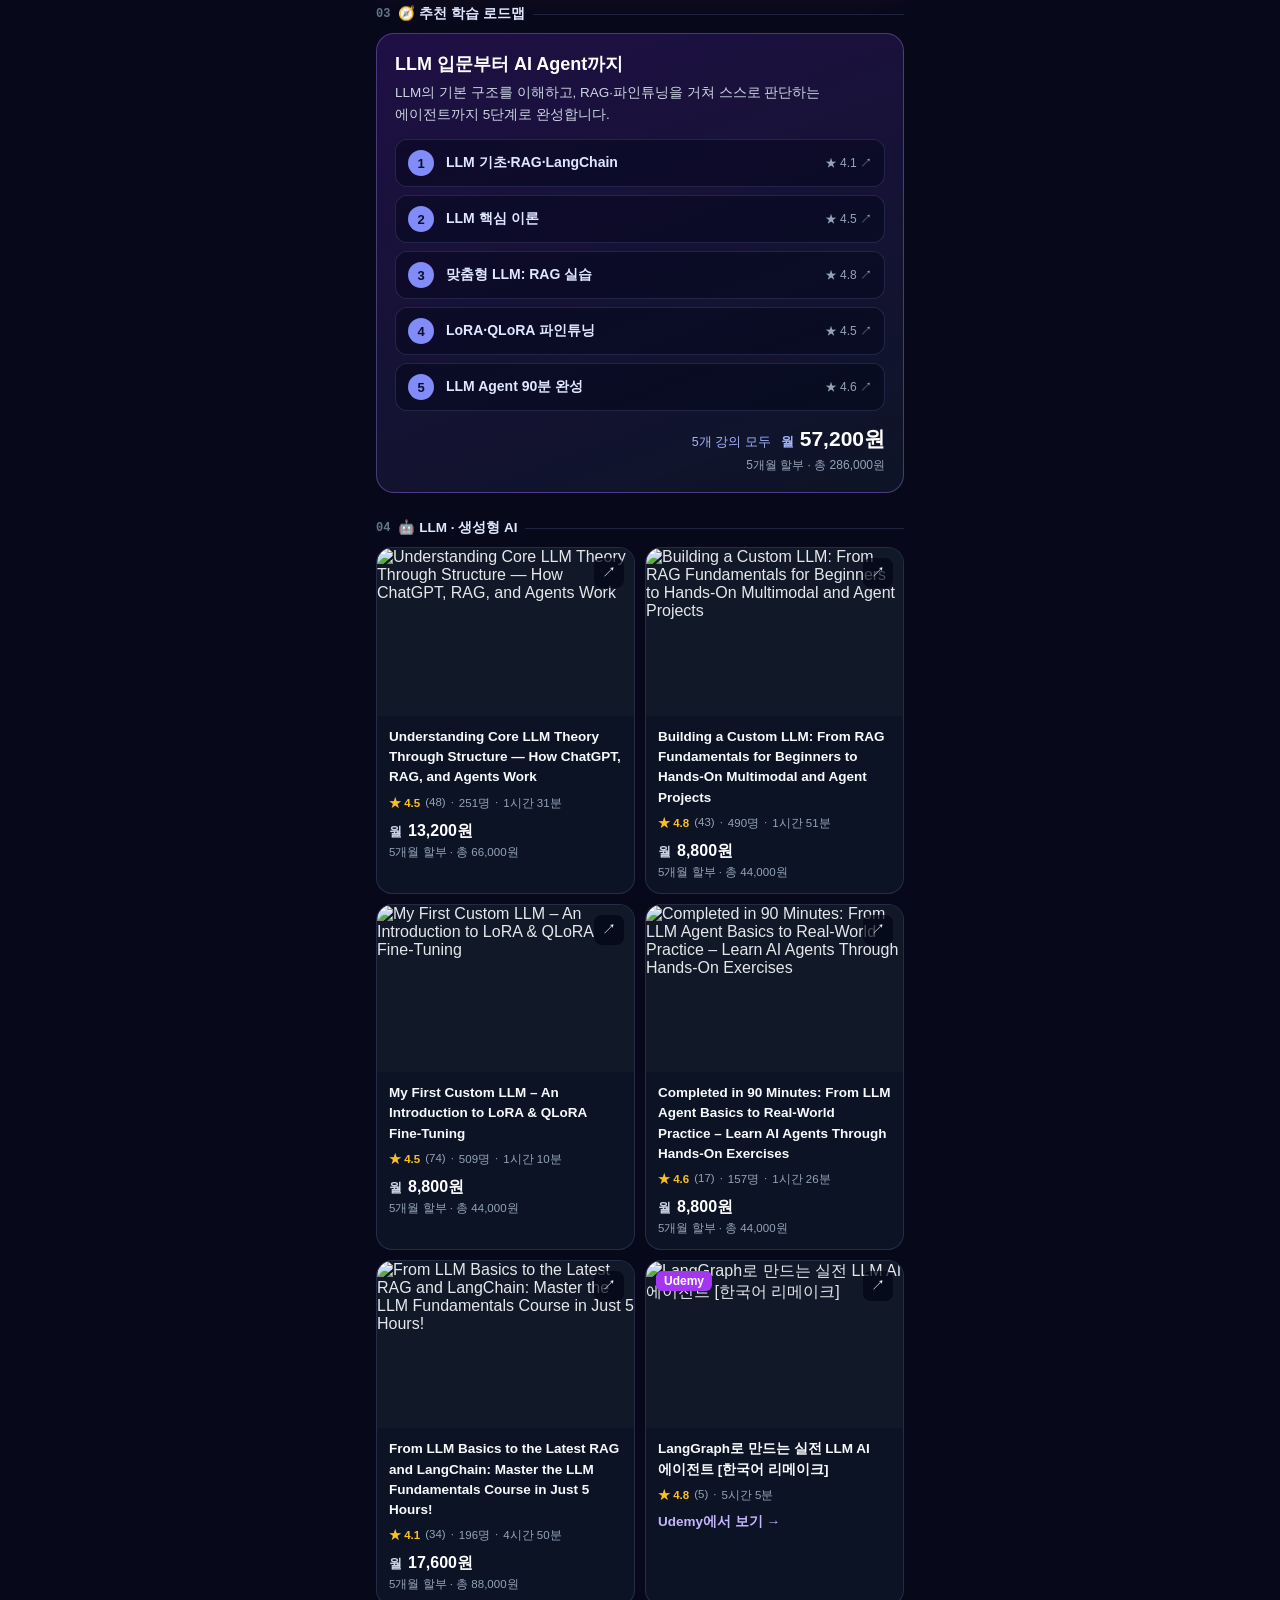
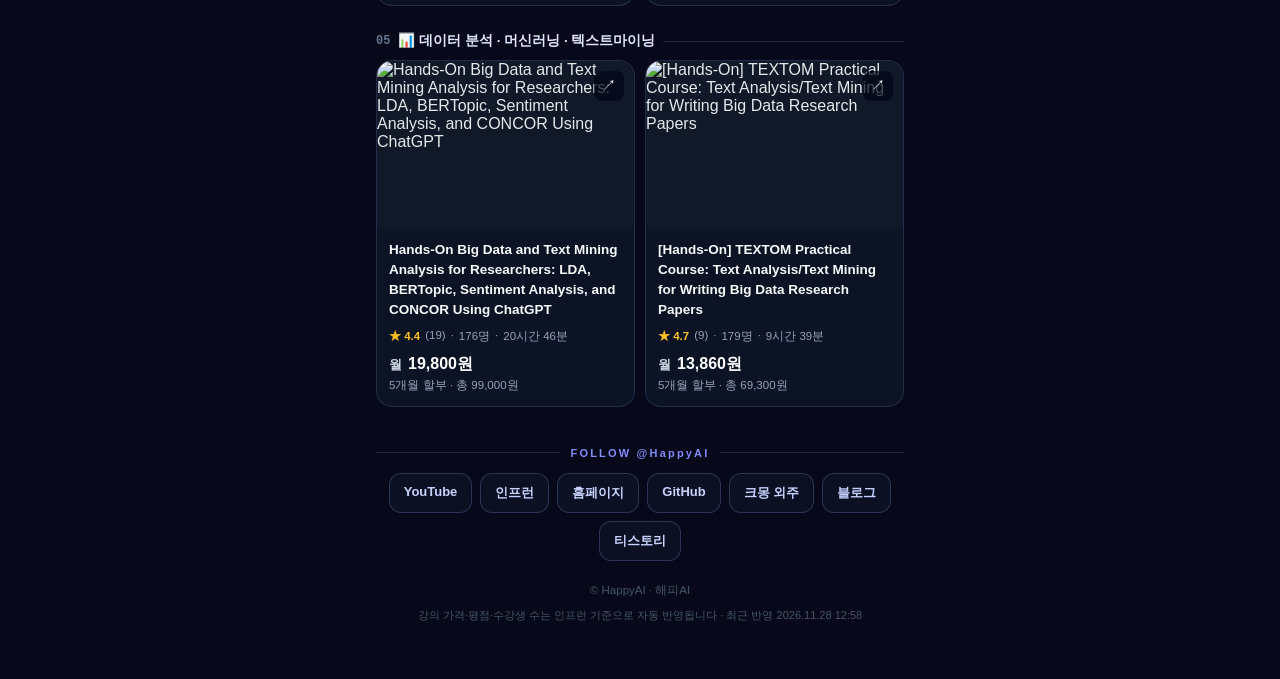
==== commit 9063bb92: "chore: 인프런 강의 데이터 자동 반영" ====
--- a/index.html
+++ b/index.html
@@ -62,7 +62,7 @@
 <div class="wrap">
 <section class="prof"><div class="ptop"><div class="icons"><a href="https://happyaidata.kr" target="_blank" rel="noopener" title="해피AI 홈페이지">⌂</a><button onclick="copyLink()" title="링크 복사">🔗</button></div>
 <img class="avatar" src="https://cdn.inflearn.com/public/files/courses/331584/017bd786-873a-492d-8cb8-4520f1a1e7bd/%EB%8C%80%EC%A7%80%201.png" alt="이진규"><h2>AI공학박사 이진규</h2><div class="role">AI소프트웨어학과 겸임교수 · 해피AI 대표</div><p>퇴근시간 당겨주는 Claude 업무자동화부터 LLM·AI Agent까지</p></div>
-<div class="stats"><div><b>1.5만+</b><span>유튜브 구독자</span></div><div><b>5,987</b><span>누적 수강생</span></div><div><b><span class="st">★</span> 4.5</b><span>수강평 평점 (413)</span></div></div></section>
+<div class="stats"><div><b>1.5만+</b><span>유튜브 구독자</span></div><div><b>5,988</b><span>누적 수강생</span></div><div><b><span class="st">★</span> 4.5</b><span>수강평 평점 (413)</span></div></div></section>
 <nav class="tabs"><button class="on" data-t="paid">강의</button><button data-t="free">무료 강의</button><button data-t="biz">기업 교육</button></nav>
 <div class="pane on" id="paid">
 <div class="sec-h"><div class="eyebrow">COURSES</div><h1>원리부터 실무까지, AI 강의</h1><p>Claude 업무자동화, LLM·RAG·AI Agent부터 데이터 분석까지 한 곳에서.</p></div><div class="inote">※ 월 금액은 5개월 할부 기준 예시이며, 실제 할부 조건은 결제 시 카드사에 따라 다릅니다.</div>
@@ -70,7 +70,7 @@
 <div class="feat"><div class="fbadge">🔥 유튜브 누적 83만 회+ 화제의 Claude 시리즈 정식 강의</div>
 <a class="fthumb" href="https://www.inflearn.com/course/mastering-practical-2?cid=343518" target="_blank" rel="noopener"><img src="https://cdn.inflearn.com/public/files/courses/343518/cover/01m2s8hkz67w4e67yhz19psrrk?w=960" alt="Claude Work Automation That Gets You Off Work Earlier: From Excel, Reports, and PPTs to an AI Assistant"><span class="ribbon">BEST</span></a>
 <div class="fbody"><h2>Claude Work Automation That Gets You Off Work Earlier: From Excel, Reports, and PPTs to an AI Assistant</h2><p class="fdesc">Claude에게 질문만 하지 말고, <b>실제 업무를 맡겨보세요.</b><br>엑셀·문서·회의록·보고서·PPT 등 매일 반복되는 업무를 자동화해 퇴근시간을 앞당깁니다. 코딩을 몰라도 쉽게 따라 할 수 있어요.</p>
-<div class="fmeta"><span class="star">★ 4.7</span><span>(25)</span><span>·</span><span>176명 수강</span><span>·</span><span>4시간 45분</span><span>·</span><span>입문</span></div>
+<div class="fmeta"><span class="star">★ 4.7</span><span>(25)</span><span>·</span><span>177명 수강</span><span>·</span><span>4시간 45분</span><span>·</span><span>입문</span></div>
 <div class="flearn"><div class="ft">이런 걸 할 수 있게 돼요</div><div class="fl"><span>✓</span>엑셀·회의록·보고서·PPT 등 10가지 이상 실무 자동화</div><div class="fl"><span>✓</span>Claude로 데이터 분석·처리 자동화 워크플로우 설계</div><div class="fl"><span>✓</span>탐색 → 계획 → 구현 → 검증으로 AI 자동화 시스템 만들기</div><div class="fl"><span>✓</span>n8n 연동 등 실무 시나리오에 AI 자동화 적용</div></div>
 <div class="ffor"><span>반복 문서 작업이 많은 직장인</span><span>혼자 다 하는 1인 사업자·프리랜서</span><span>코딩 몰라도 OK</span></div>
 <div class="fyt"><div class="ft">유튜브에서 먼저 확인해 보세요</div><a href="https://www.youtube.com/watch?v=58YFu8s2I8w" target="_blank" rel="noopener"><span class="yp">▶</span><span class="yt">2026 클로드(Claude) 올인원 무료 강의｜AI 업무자동화 20분 총정리</span><span class="yv">32만 회</span></a><a href="https://www.youtube.com/watch?v=IyHsxrCK_Zk" target="_blank" rel="noopener"><span class="yp">▶</span><span class="yt">퇴근시간 2시간 당겨주는 클로드 신기능 10가지</span><span class="yv">31만 회</span></a><a href="https://www.youtube.com/watch?v=ZN37IV4sbQg" target="_blank" rel="noopener"><span class="yp">▶</span><span class="yt">Claude 업무자동화 3시간 총정리 (무료 자료 제공)</span><span class="yv">10만 회</span></a></div>
@@ -96,7 +96,7 @@
 <div class="nsub">238개 수업 · 이론 중심 AI 기초 과정 (주요 주제는 실습으로 확인)</div>
 <div class="flearn"><div class="ft">이런 걸 배워요</div><div class="fl"><span>✓</span>Data analysis with Python</div><div class="fl"><span>✓</span>Data preprocessing and visualization</div><div class="fl"><span>✓</span>Build predictive models with machine learning</div><div class="fl"><span>✓</span>Evaluating and improving machine learning models</div><div class="fl"><span>✓</span>Analyzing Customer Reviews and Text</div><div class="fl"><span>✓</span>Discover hidden patterns in data</div></div>
 
-<div class="fprice price mp" data-reg="44000" data-pay="44000"><div class="mline"><span class="mo">월</span><b>8,800원</b></div><div class="sub">5개월 할부 · 총 44,000원</div></div>
+<div class="fprice price mp" data-reg="33000" data-pay="33000"><div class="mline"><span class="mo">월</span><b>6,600원</b></div><div class="sub">5개월 할부 · 총 33,000원</div></div>
 <a class="btn ncta" href="https://www.inflearn.com/course/from-python-data-ana?cid=345216" target="_blank" rel="noopener">강의 보러가기 →</a></div></div>
 <div class="lab"><i>03</i>🧭 추천 학습 로드맵</div><div class="road"><h3>LLM 입문부터 AI Agent까지</h3><p>LLM의 기본 구조를 이해하고, RAG·파인튜닝을 거쳐 스스로 판단하는 에이전트까지 5단계로 완성합니다.</p>
 <div class="steps"><a class="step" href="https://www.inflearn.com/course/%ED%95%B5%EC%8B%AC%EB%A7%8C-rag-langchain-%EC%B4%88%EB%B3%B4%EC%97%90%EC%84%9C-llm%EC%A0%84%EB%AC%B8%EA%B0%80%EB%A1%9C?cid=335515" target="_blank" rel="noopener"><span class="n">1</span><span class="t">LLM 기초·RAG·LangChain</span><span class="s">★ 4.1 ↗</span></a><a class="step" href="https://www.inflearn.com/course/llm-%ED%95%B5%EC%8B%AC-%EC%9D%B4%EB%A1%A0-%EA%B5%AC%EC%A1%B0%EB%A1%9C-%EC%9D%B4%ED%95%B4%ED%95%98%EA%B8%B0-c?cid=340427" target="_blank" rel="noopener"><span class="n">2</span><span class="t">LLM 핵심 이론</span><span class="s">★ 4.5 ↗</span></a><a class="step" href="https://www.inflearn.com/course/%EC%B2%98%EC%9D%8C-%EC%8B%9C%EC%9E%91%ED%95%98%EB%8A%94-%EB%B6%84%EC%9D%84-%EC%9C%84%ED%95%9C-rag-%EC%8B%A4%EC%A0%84?cid=338377" target="_blank" rel="noopener"><span class="n">3</span><span class="t">맞춤형 LLM: RAG 실습</span><span class="s">★ 4.8 ↗</span></a><a class="step" href="https://www.inflearn.com/course/%EB%A7%9E%EC%B6%A4%ED%98%95-llm-%EB%A7%8C%EB%93%A4%EA%B8%B0-lora-amp?cid=338231" target="_blank" rel="noopener"><span class="n">4</span><span class="t">LoRA·QLoRA 파인튜닝</span><span class="s">★ 4.5 ↗</span></a><a class="step" href="https://www.inflearn.com/course/1%EC%8B%9C%EA%B0%84-%EC%99%84%EC%84%B1-llm-agent-%EC%9E%85%EB%AC%B8%EB%B6%80?cid=339421" target="_blank" rel="noopener"><span class="n">5</span><span class="t">LLM Agent 90분 완성</span><span class="s">★ 4.6 ↗</span></a></div>
@@ -116,7 +116,7 @@
 <a class="ctr" href="tel:01099732113"><span class="ci">📞</span><span class="cv"><small>전화</small>010-9973-2113</span><span class="ca">전화하기</span></a>
 <div class="ctr" onclick="copyText('leejinkyu0612@naver.com','이메일 주소가 복사되었습니다')"><span class="ci">✉️</span><span class="cv"><small>이메일</small>leejinkyu0612@naver.com</span><span class="ca">복사</span></div></div><a class="btn ghost" href="https://www.happyaidata.kr/education.html" target="_blank" rel="noopener">기업 교육 과정 보기 →</a></div>
 </div>
-<footer class="foot"><div class="eyebrow">FOLLOW @HappyAI</div><div class="soc"><a href="https://www.youtube.com/@HappyAI_0612" target="_blank" rel="noopener">YouTube</a><a href="https://www.inflearn.com/users/846696" target="_blank" rel="noopener">인프런</a><a href="https://www.happyaidata.kr/" target="_blank" rel="noopener">홈페이지</a><a href="https://github.com/leejin-kyu" target="_blank" rel="noopener">GitHub</a><a href="https://kmong.com/@%ED%95%B4%ED%94%BCAI" target="_blank" rel="noopener">크몽 외주</a><a href="https://blog.naver.com/happynlp0612" target="_blank" rel="noopener">블로그</a><a href="https://jinkyu0612.tistory.com/" target="_blank" rel="noopener">티스토리</a></div><div class="copy">© HappyAI · 해피AI</div><div class="upd">강의 가격·평점·수강생 수는 인프런 기준으로 자동 반영됩니다 · 최근 반영 2026.11.28 07:04</div></footer>
+<footer class="foot"><div class="eyebrow">FOLLOW @HappyAI</div><div class="soc"><a href="https://www.youtube.com/@HappyAI_0612" target="_blank" rel="noopener">YouTube</a><a href="https://www.inflearn.com/users/846696" target="_blank" rel="noopener">인프런</a><a href="https://www.happyaidata.kr/" target="_blank" rel="noopener">홈페이지</a><a href="https://github.com/leejin-kyu" target="_blank" rel="noopener">GitHub</a><a href="https://kmong.com/@%ED%95%B4%ED%94%BCAI" target="_blank" rel="noopener">크몽 외주</a><a href="https://blog.naver.com/happynlp0612" target="_blank" rel="noopener">블로그</a><a href="https://jinkyu0612.tistory.com/" target="_blank" rel="noopener">티스토리</a></div><div class="copy">© HappyAI · 해피AI</div><div class="upd">강의 가격·평점·수강생 수는 인프런 기준으로 자동 반영됩니다 · 최근 반영 2026.11.28 12:58</div></footer>
 </div><div class="toast" id="toast">링크가 복사되었습니다</div>
 <script>
 const f=n=>n.toLocaleString('ko-KR'),M=5,mon=n=>Math.ceil(n/M/10)*10,p2=n=>String(n).padStart(2,'0');
